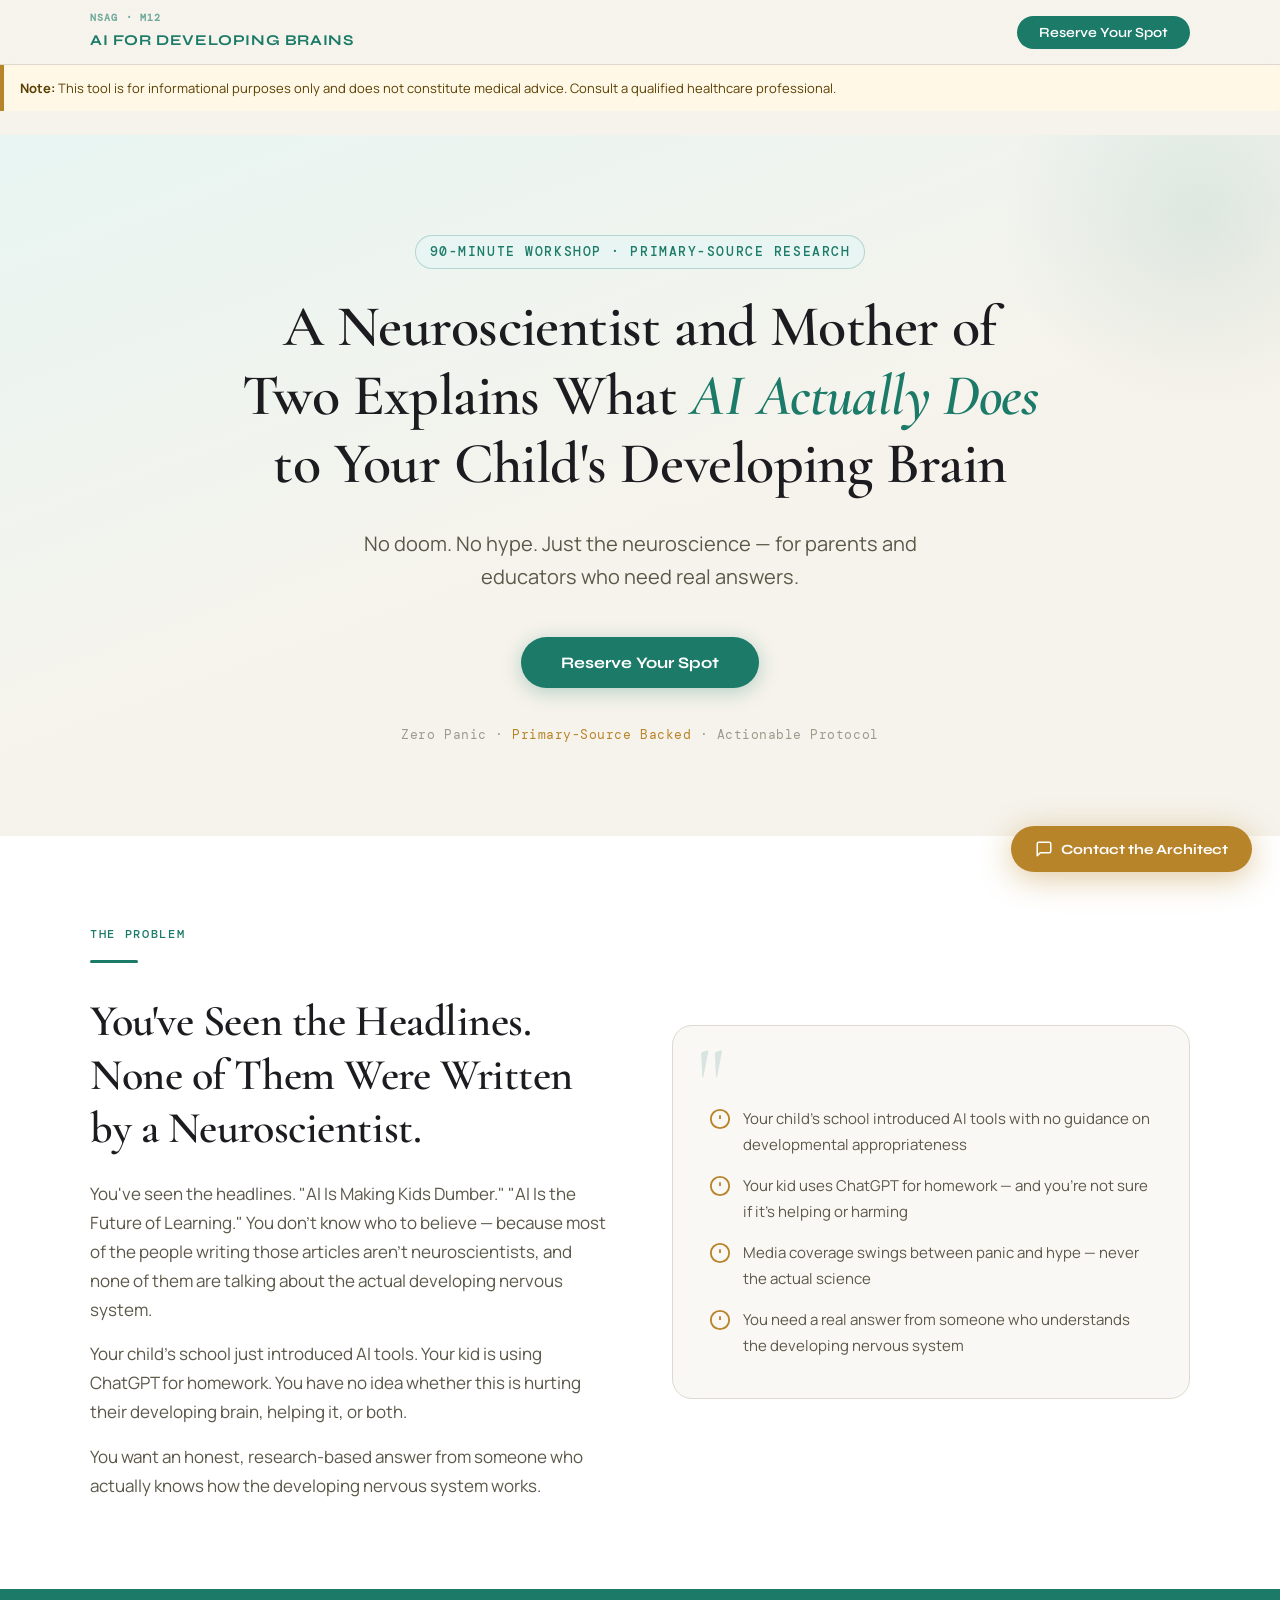
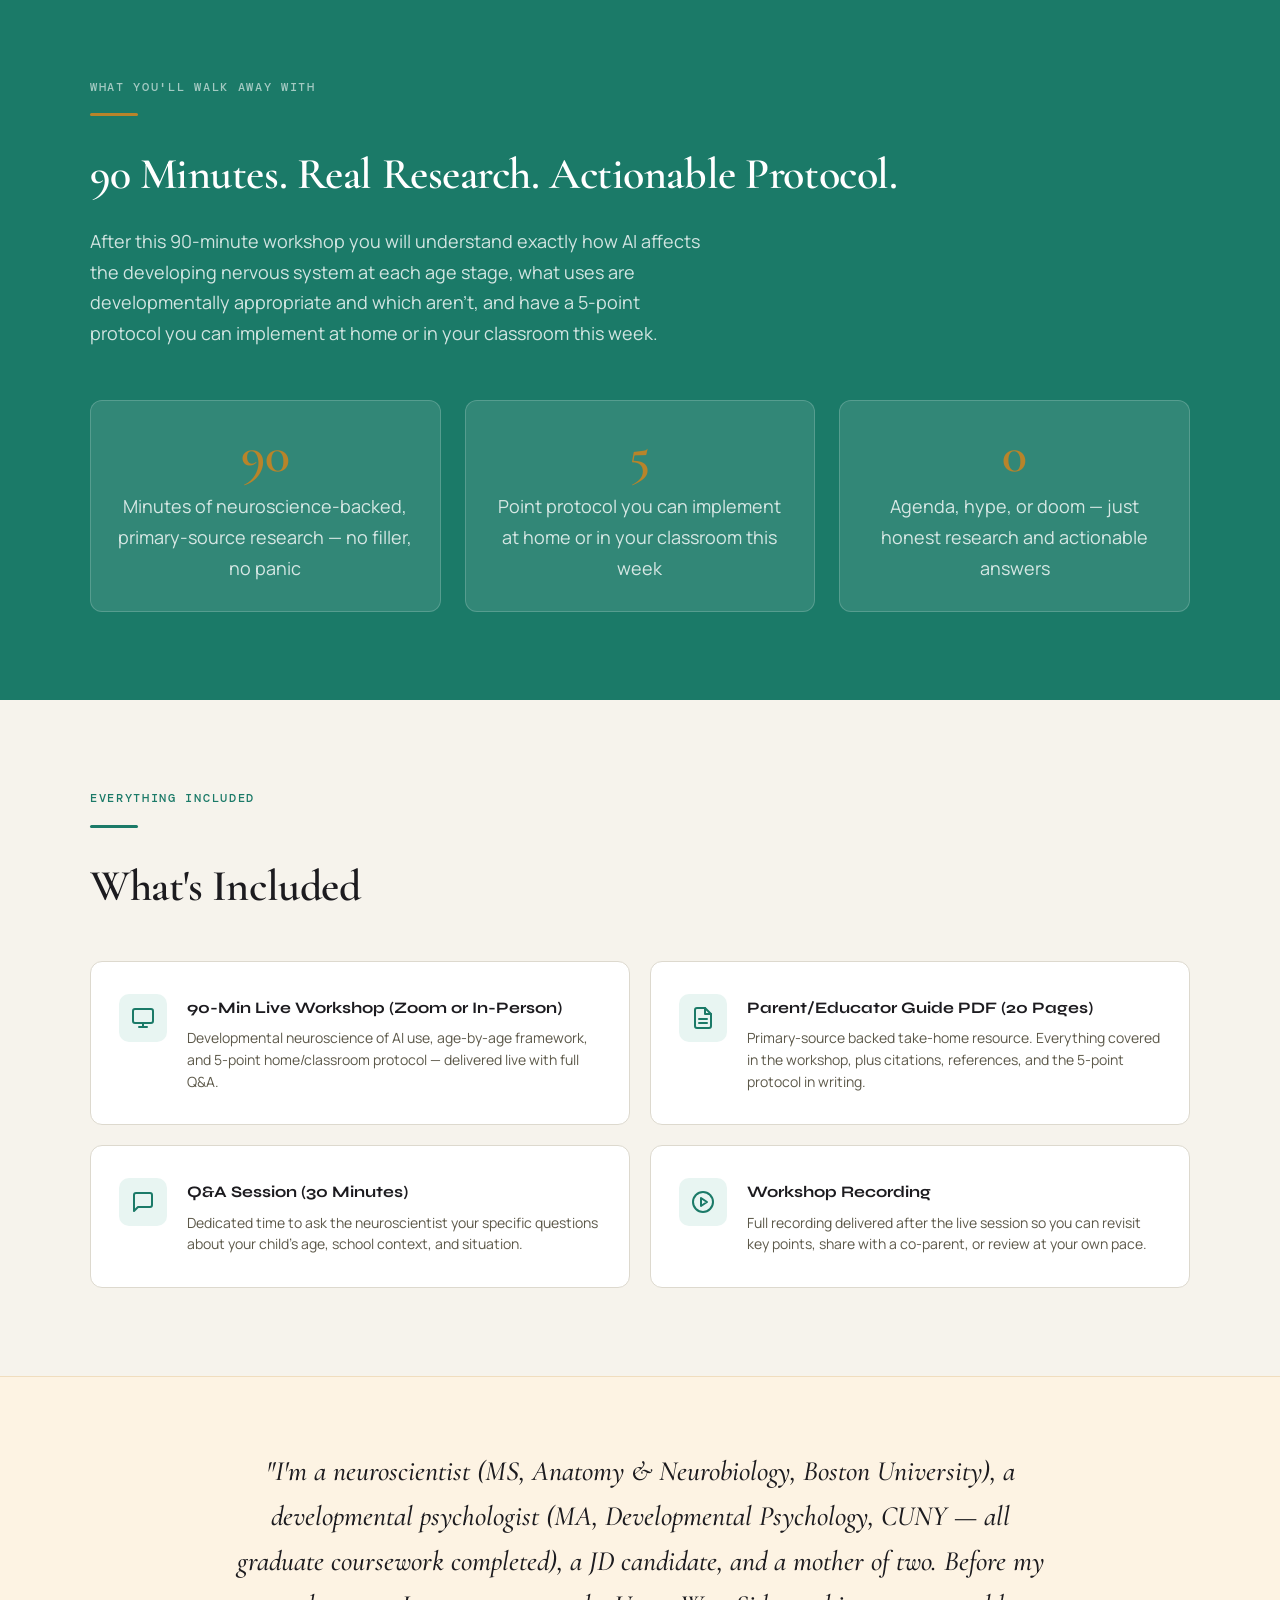
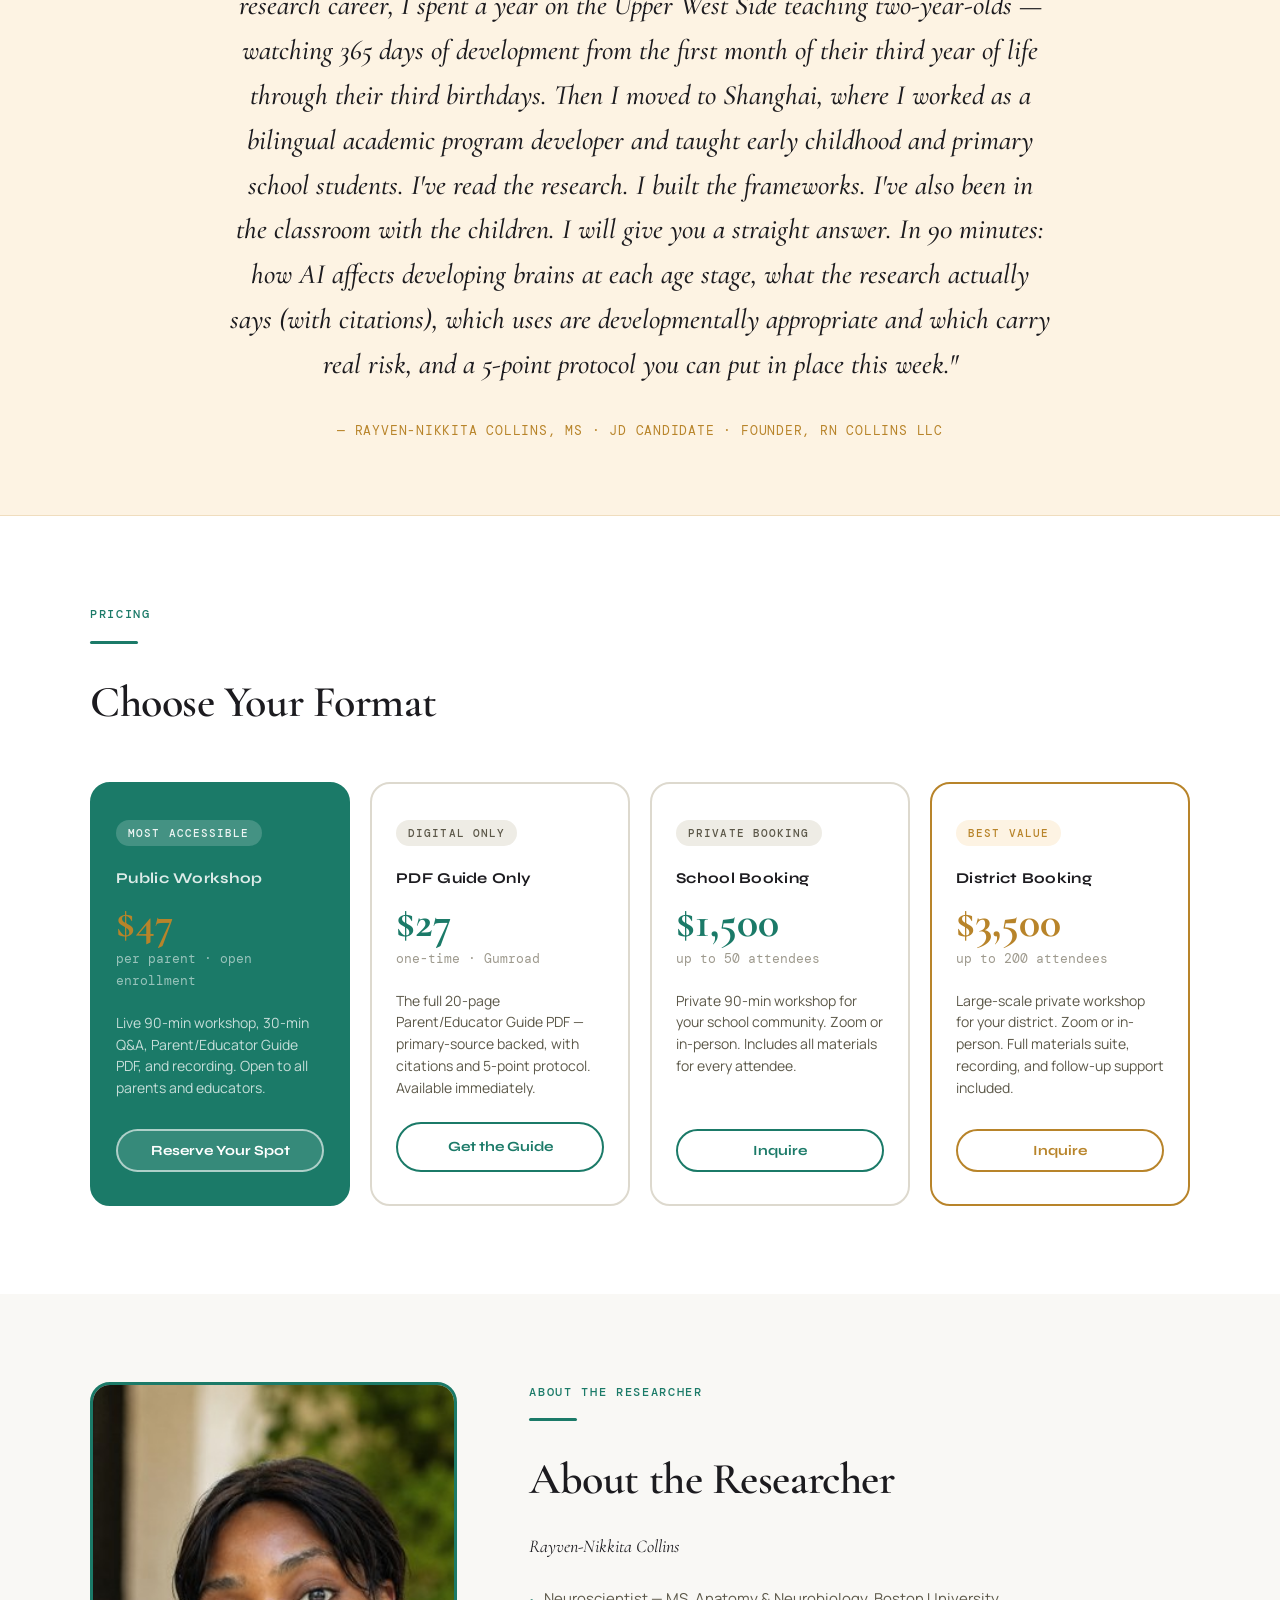
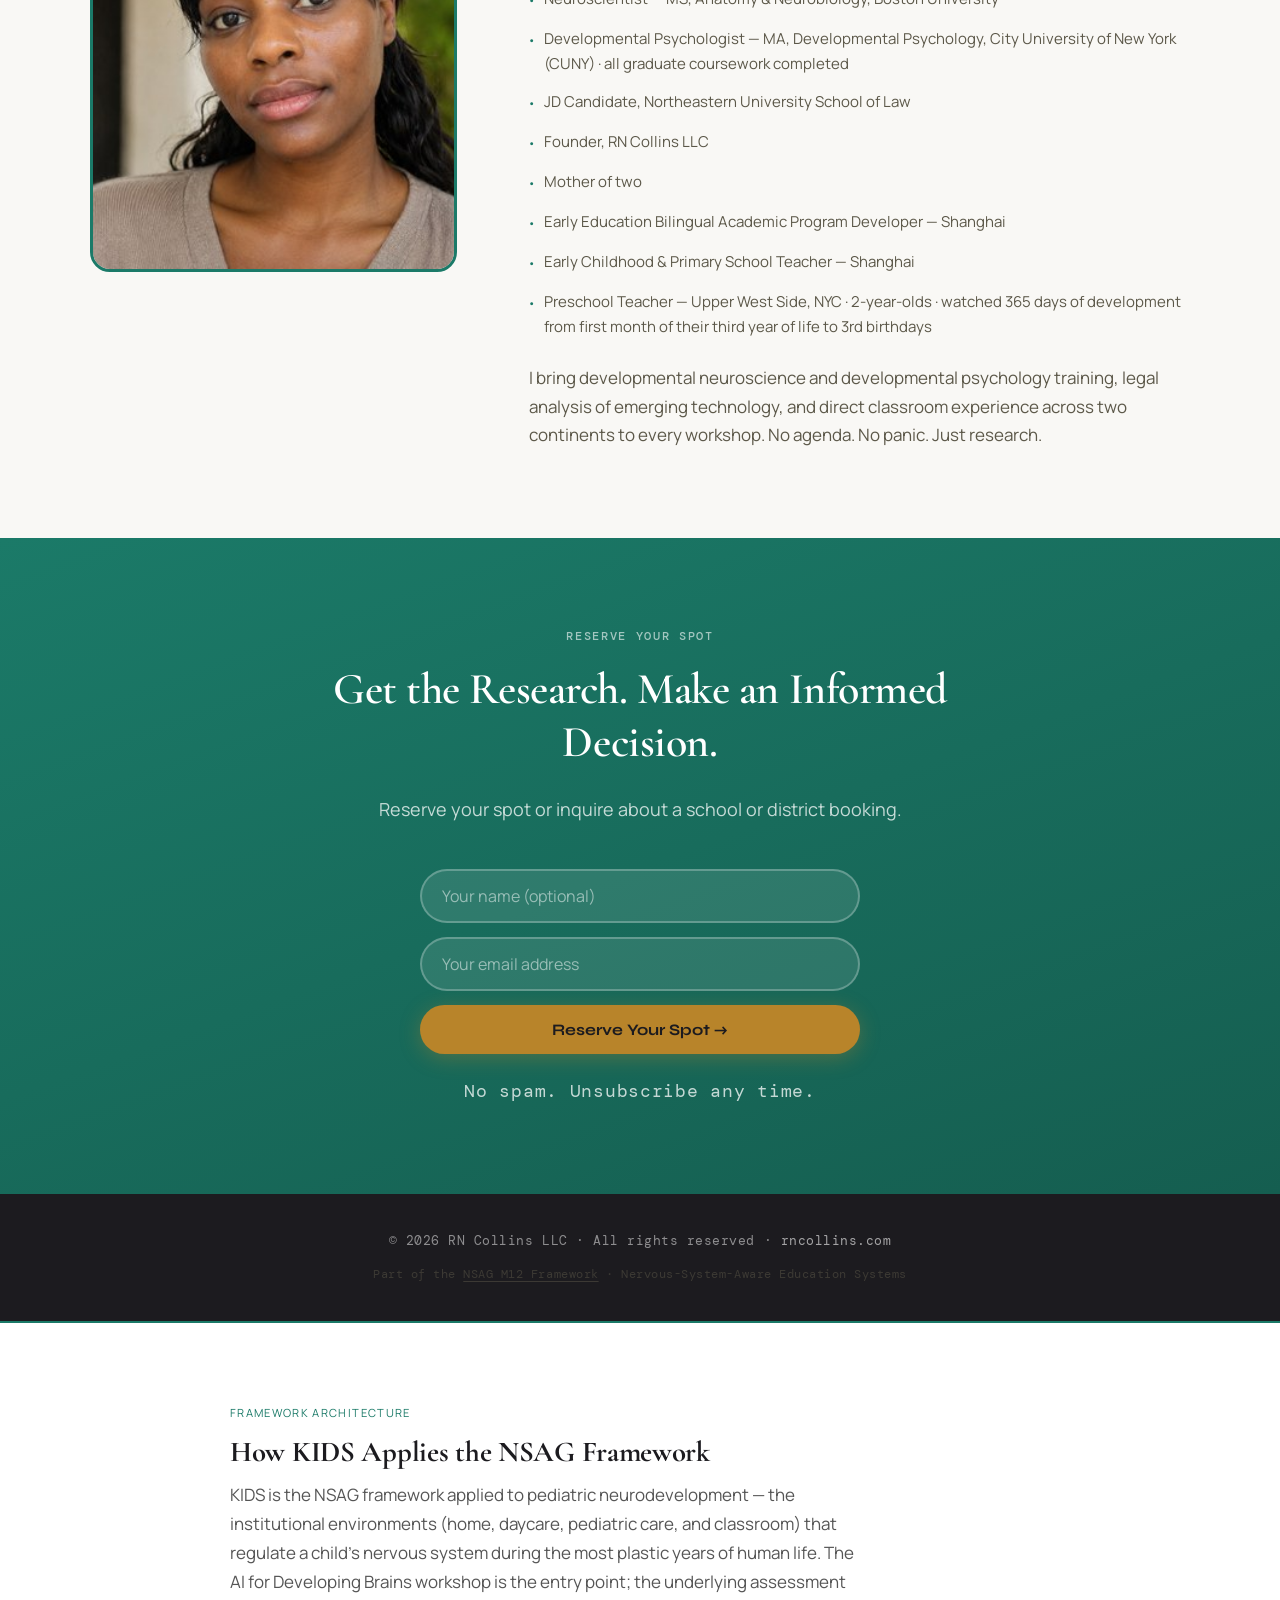
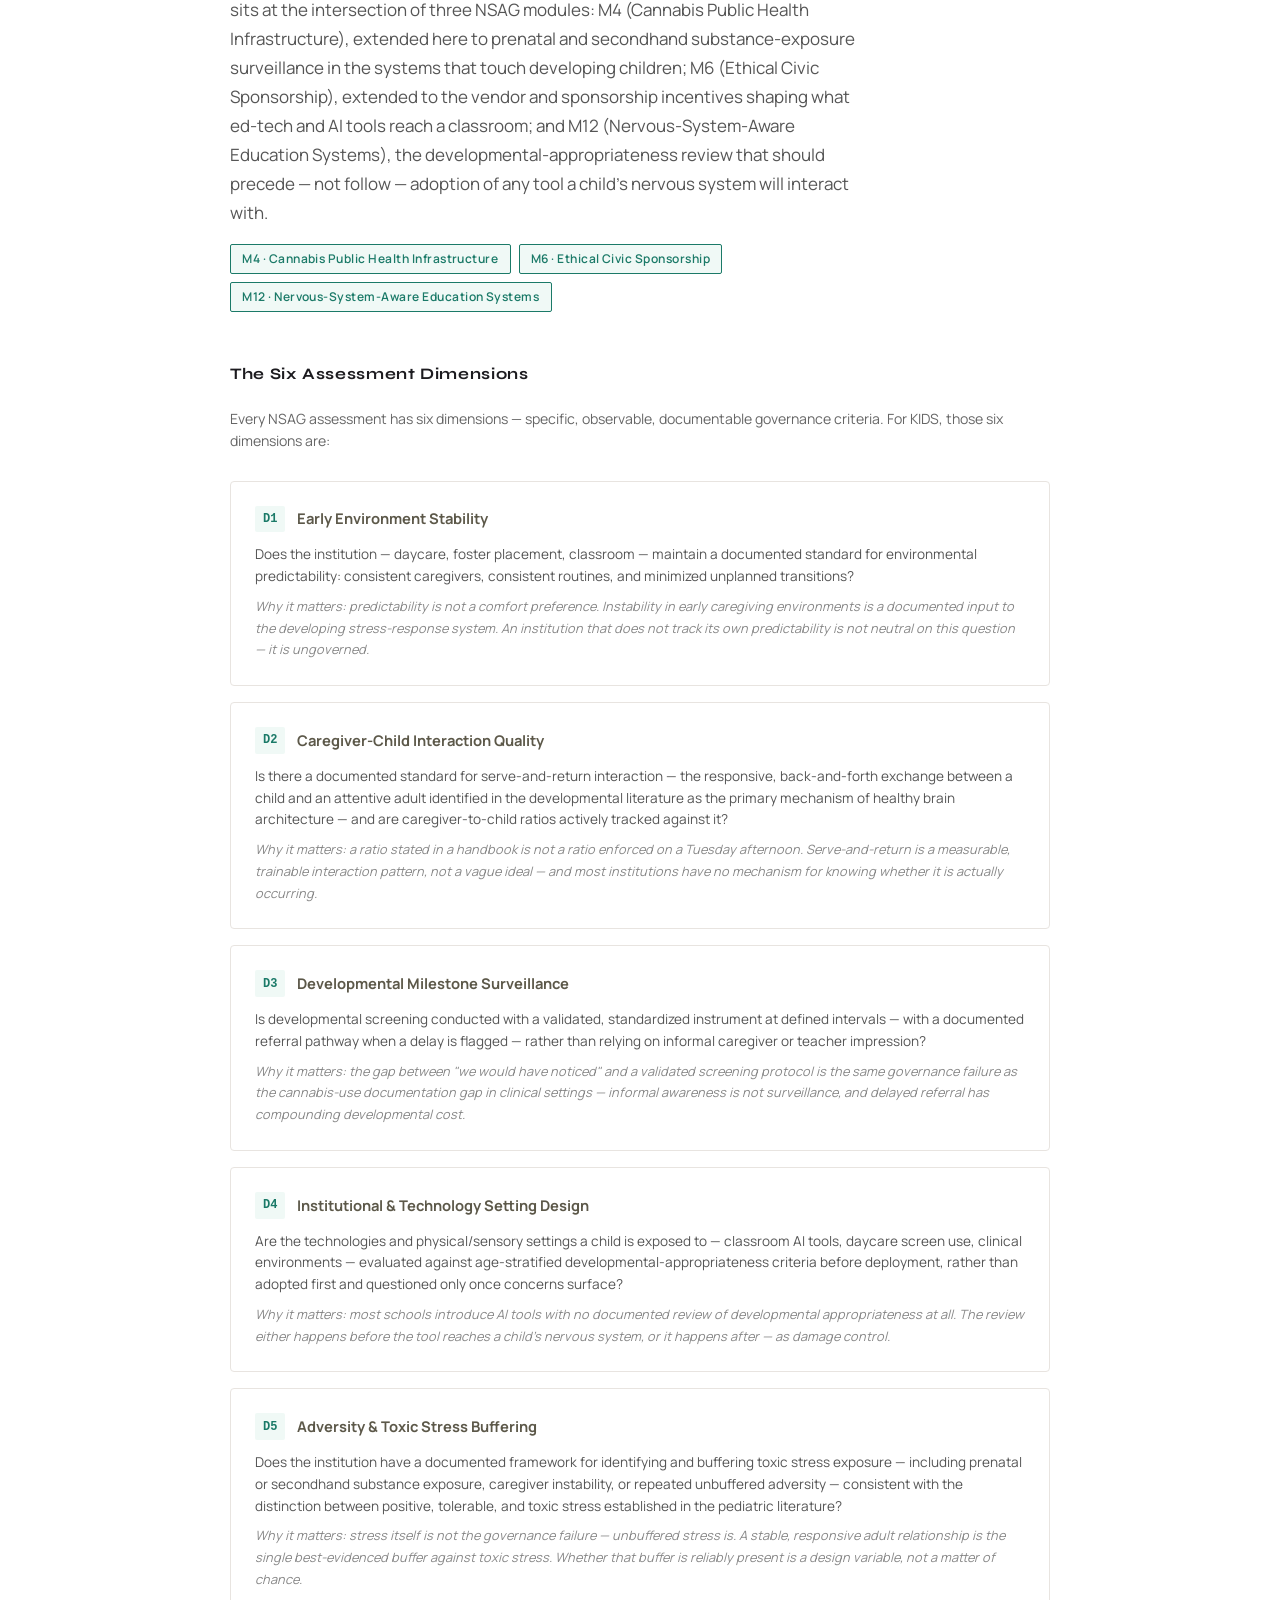
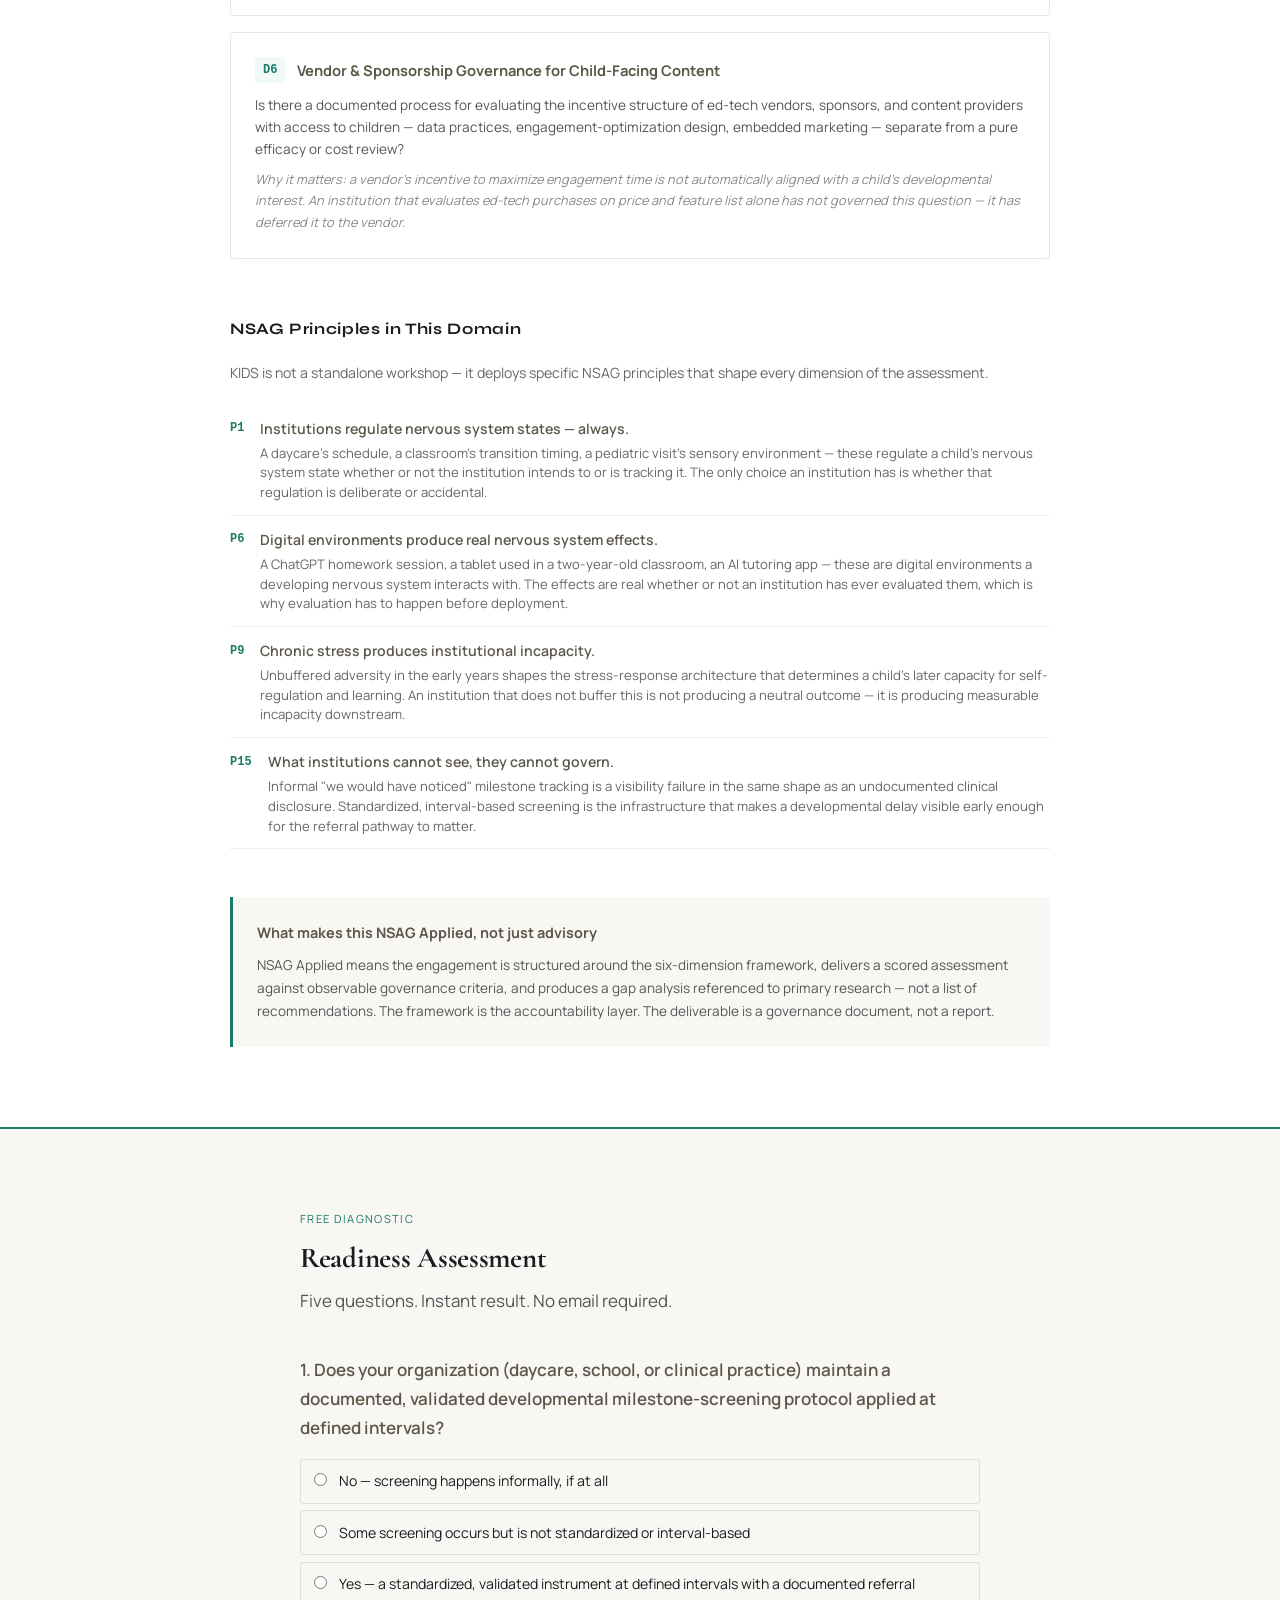
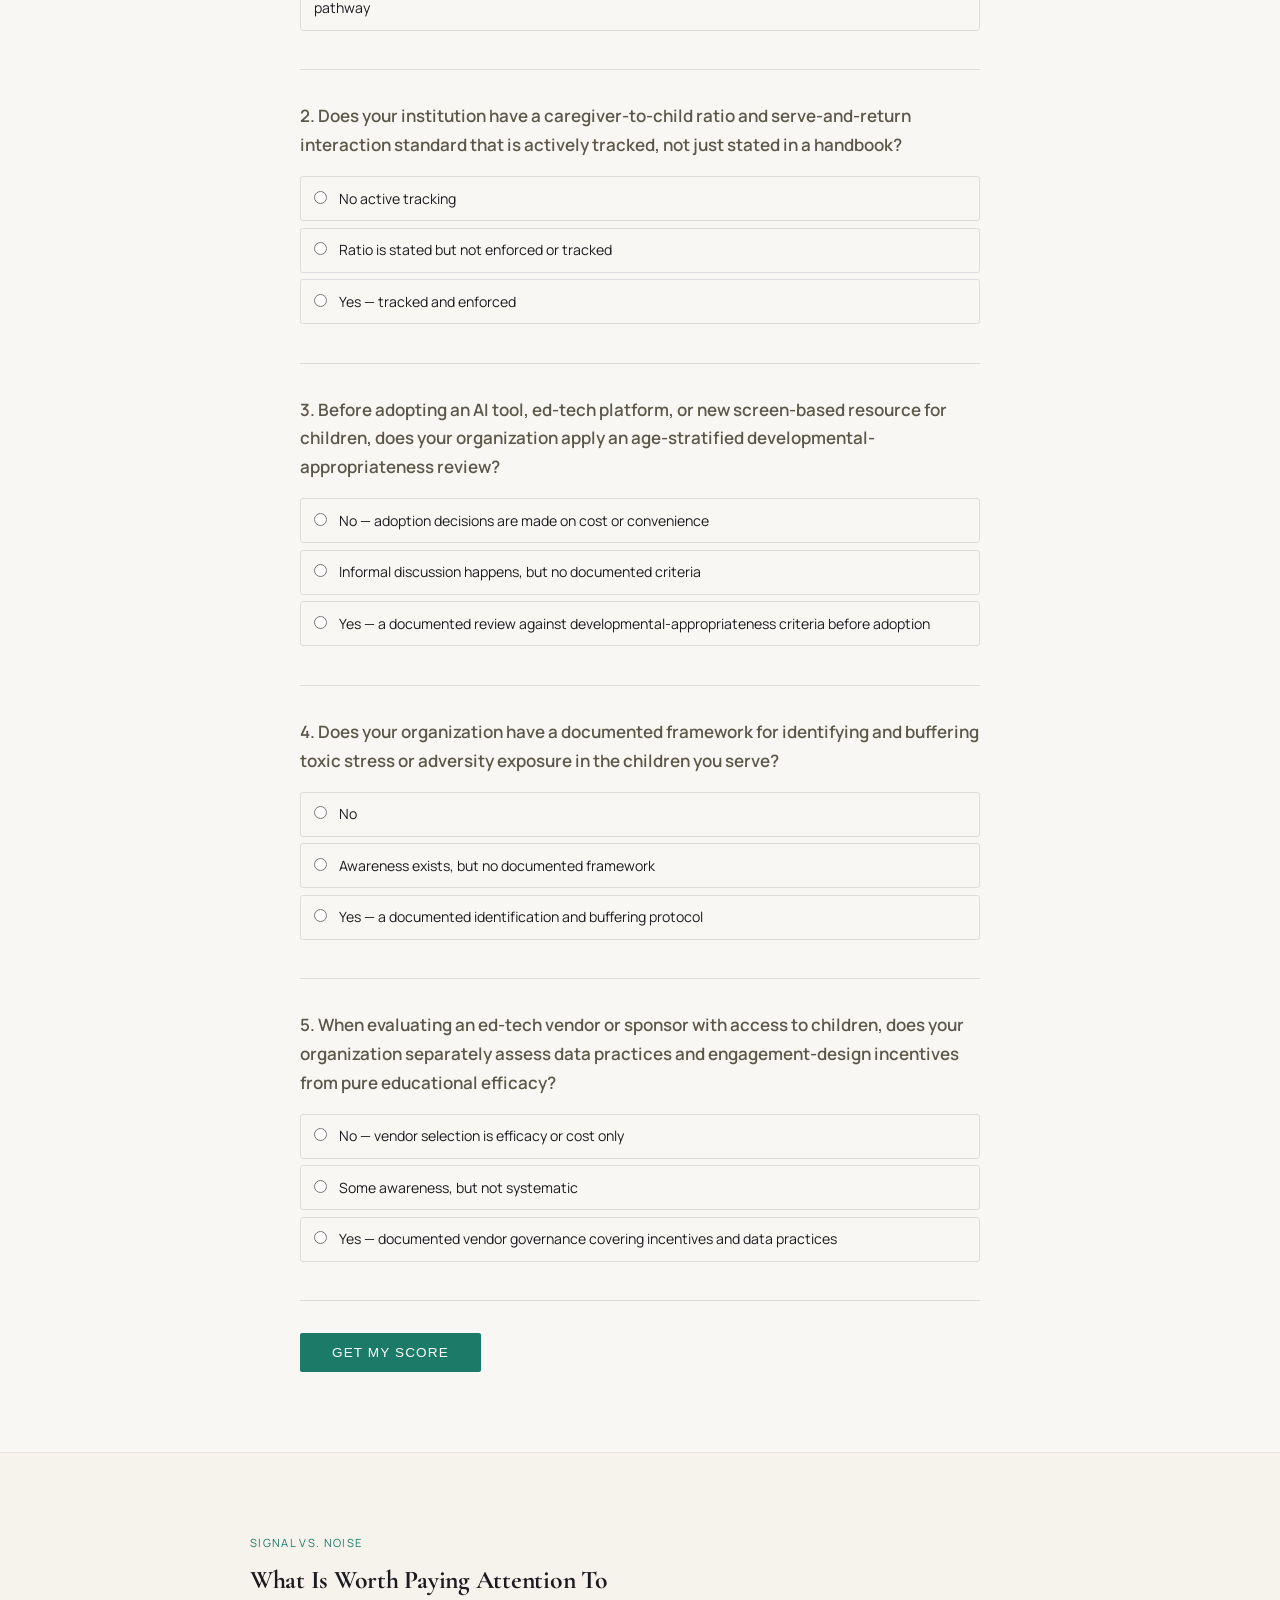
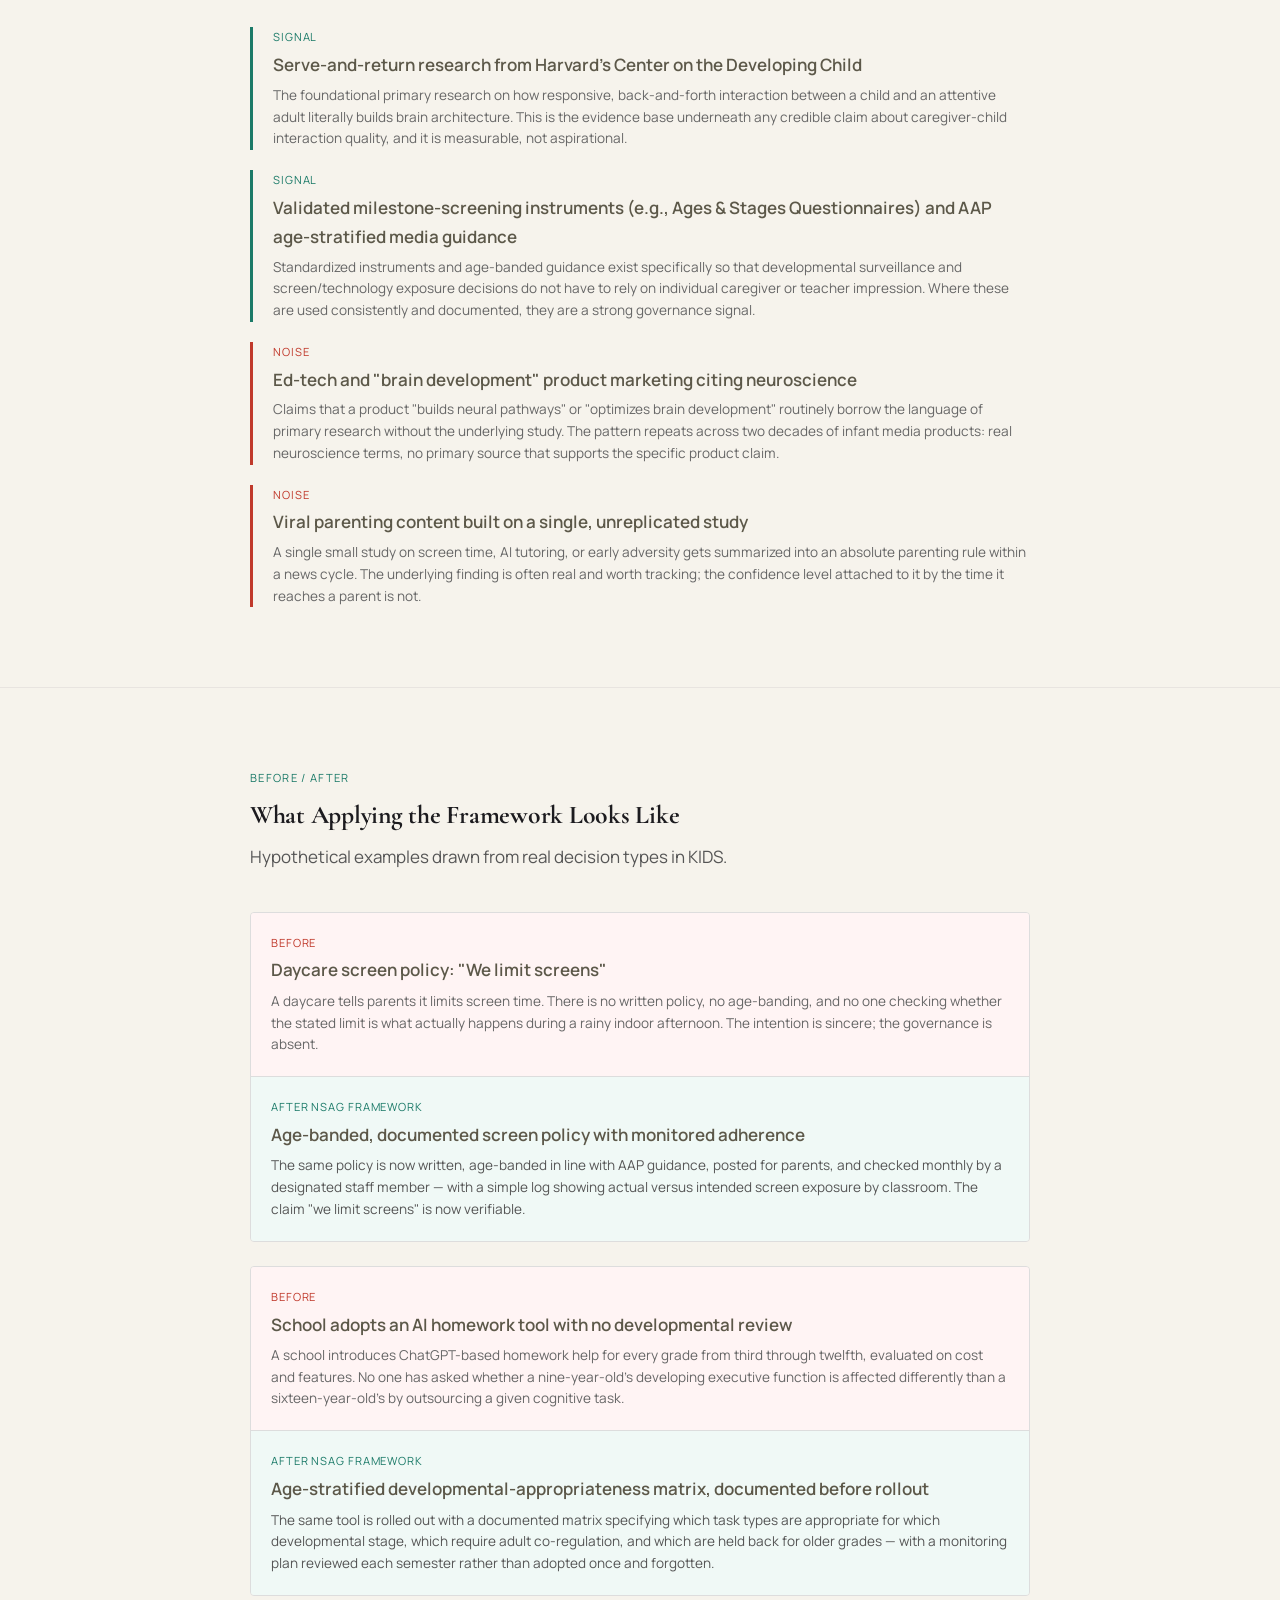
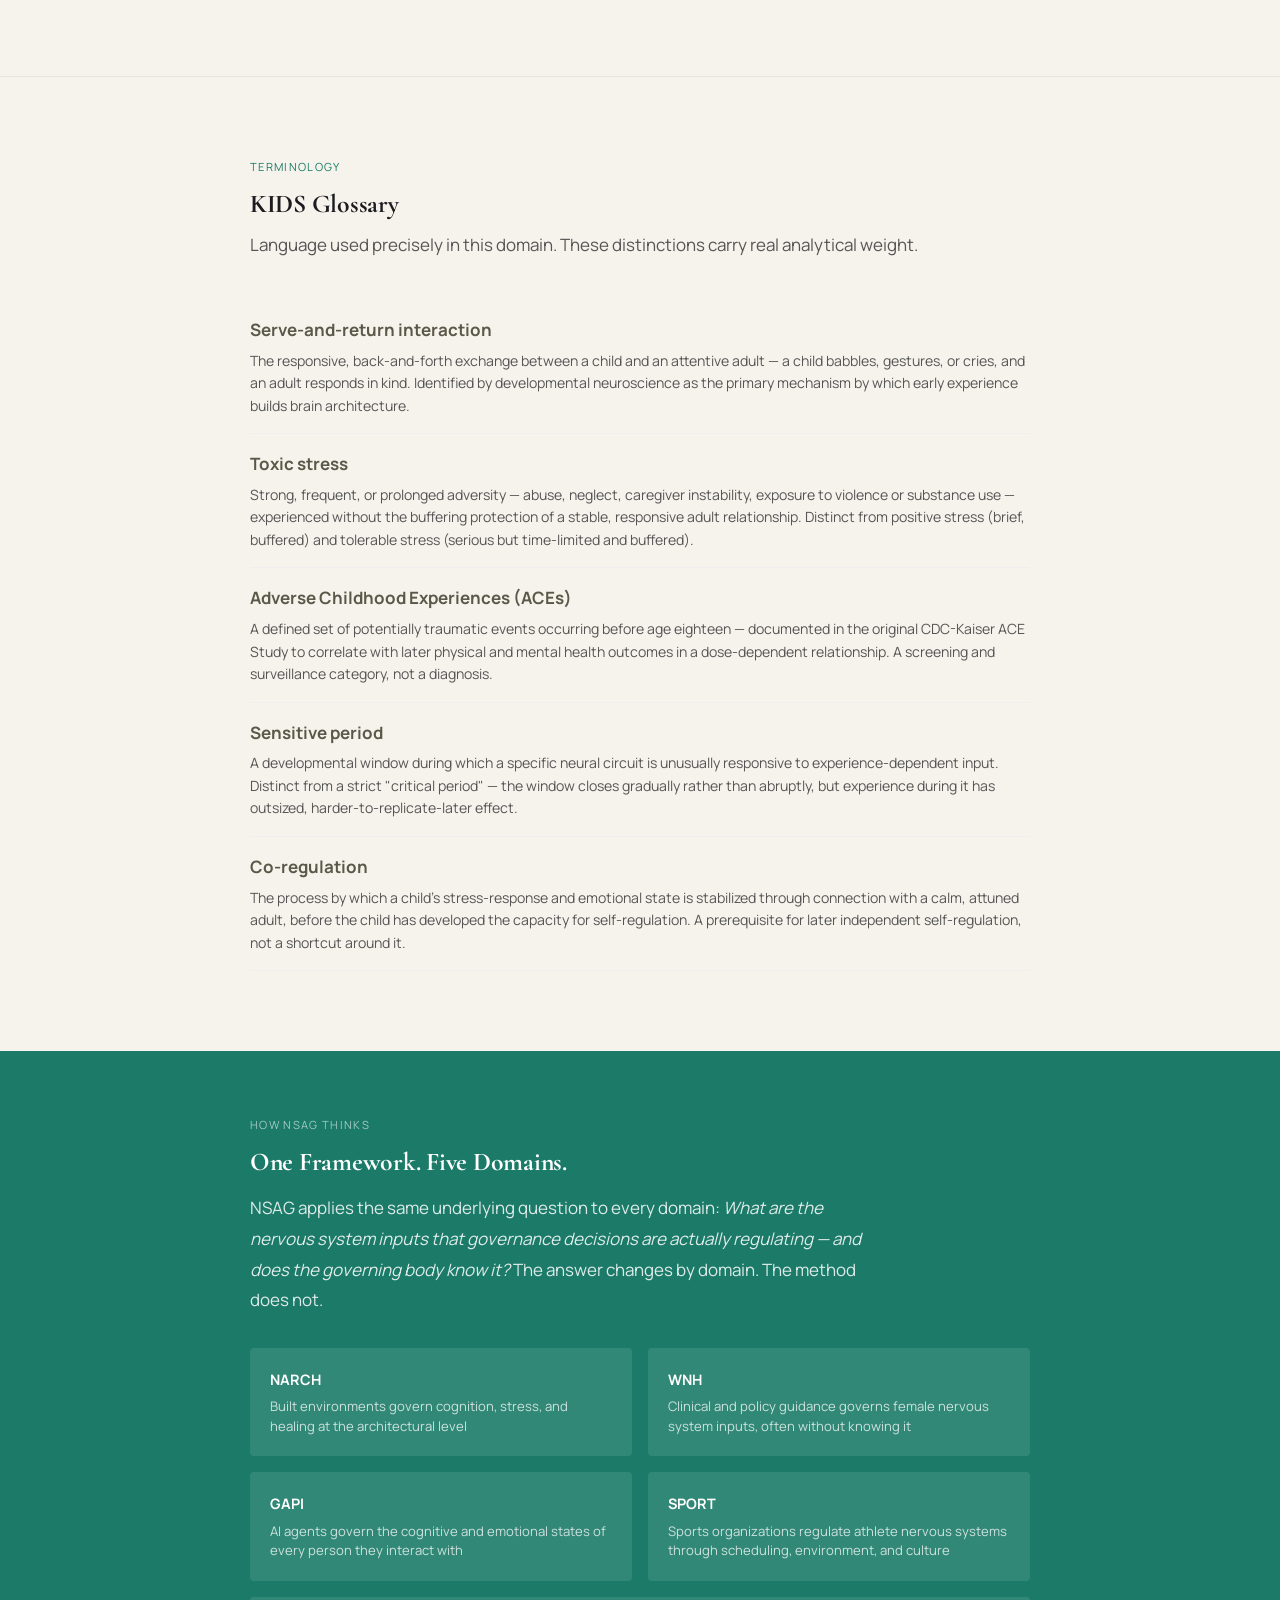
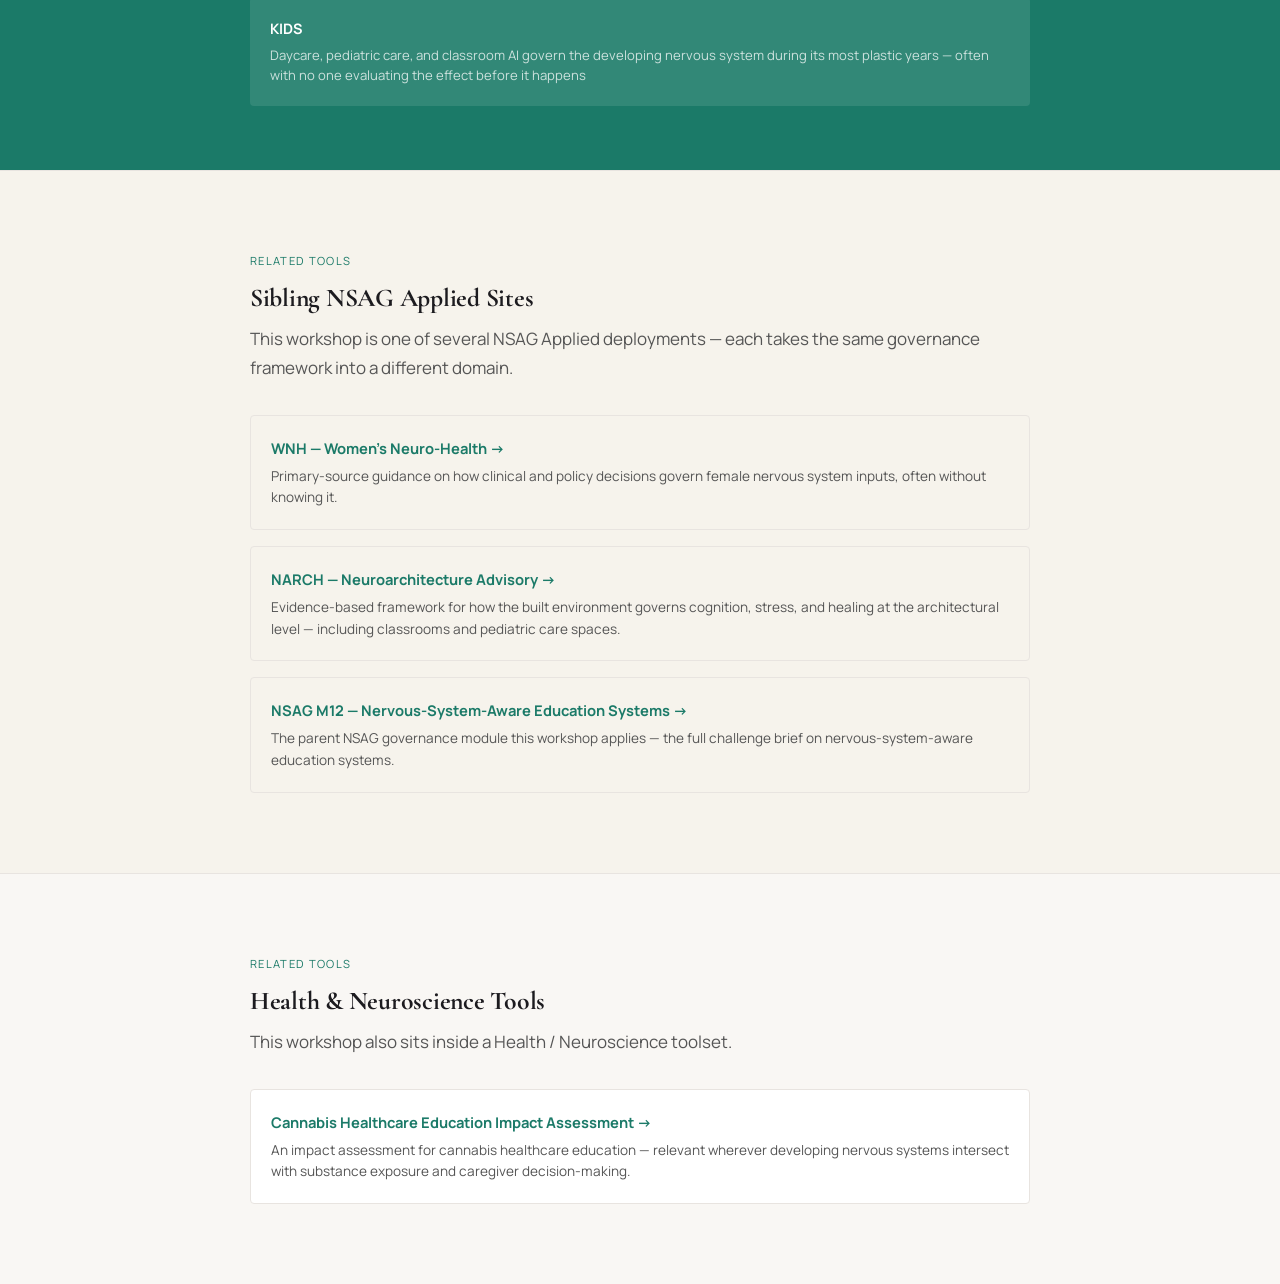
==== index.html @ 66c8c6e8 "sweep: add Related Tools cross-links (Coherence dimension)" ====
<!DOCTYPE html>
<html lang="en">
<head>
<meta charset="UTF-8">
<meta name="viewport" content="width=device-width, initial-scale=1.0">
<title>AI for Developing Brains — NSAG M12 · Workshop by RN Collins LLC</title>
<meta name="description" content="A neuroscientist and mother of two explains what AI actually does to your child's developing brain. 90-minute workshop, primary-source research, zero panic.">
<meta property="og:title" content="AI for Developing Brains — NSAG M12 · Workshop by RN Collins LLC">
<meta property="og:description" content="A neuroscientist and mother of two explains what AI actually does to your child's developing brain. 90-minute workshop, primary-source research, zero panic.">
<meta property="og:type" content="website">
<meta property="og:url" content="https://kids-developing-brains.vercel.app">

<!-- Analytics -->
<script defer src="/_vercel/insights/script.js"></script>
<script defer src="/_vercel/speed-insights/script.js"></script>
<script async src="https://www.googletagmanager.com/gtag/js?id=G-XXXXXXXXXX"></script>
<script>
  window.dataLayer = window.dataLayer || [];
  function gtag(){dataLayer.push(arguments);}
  gtag('js', new Date());
  gtag('config', 'G-XXXXXXXXXX');
</script>

<!-- Fonts -->
<link rel="preconnect" href="https://fonts.googleapis.com">
<link rel="preconnect" href="https://fonts.gstatic.com" crossorigin>
<link href="https://fonts.googleapis.com/css2?family=Cormorant+Garamond:ital,wght@0,400;0,500;0,600;0,700;1,400;1,600&family=Syne:wght@400;500;600;700;800&family=Manrope:wght@400;500;600;700&family=DM+Mono:wght@400;500&display=swap" rel="stylesheet">

<style>
  :root {
    --bg: #F6F3EC;
    --text: #1C1B1F;
    --teal: #1B7A68;
    --teal-light: #2a9880;
    --teal-pale: #e8f5f2;
    --gold: #B8842A;
    --gold-light: #d4a050;
    --gold-pale: #fdf3e3;
    --white: #ffffff;
    --gray-50: #f9f8f5;
    --gray-100: #eeece5;
    --gray-200: #ddd9ce;
    --gray-400: #9e9a8e;
    --gray-600: #5c5849;
    --font-display: 'Cormorant Garamond', Georgia, serif;
    --font-ui: 'Syne', system-ui, sans-serif;
    --font-body: 'Manrope', system-ui, sans-serif;
    --font-mono: 'DM Mono', monospace;
    --radius: 12px;
    --radius-lg: 20px;
    --shadow: 0 4px 24px rgba(28,27,31,0.08);
    --shadow-lg: 0 8px 48px rgba(28,27,31,0.14);
  }

  *, *::before, *::after { box-sizing: border-box; margin: 0; padding: 0; }

  html { scroll-behavior: smooth; }

  body {
    background: var(--bg);
    color: var(--text);
    font-family: var(--font-body);
    font-size: 17px;
    line-height: 1.7;
    -webkit-font-smoothing: antialiased;
  }

  /* ─── NAV ─── */
  nav {
    position: sticky;
    top: 0;
    z-index: 100;
    background: rgba(246,243,236,0.92);
    backdrop-filter: blur(12px);
    border-bottom: 1px solid var(--gray-200);
    padding: 0 32px;
  }
  .nav-inner {
    max-width: 1100px;
    margin: 0 auto;
    height: 64px;
    display: flex;
    align-items: center;
    justify-content: space-between;
  }
  .nav-logo {
    font-family: var(--font-ui);
    font-weight: 700;
    font-size: 15px;
    color: var(--teal);
    text-decoration: none;
    letter-spacing: 0.04em;
    text-transform: uppercase;
  }
  .nav-cta {
    font-family: var(--font-ui);
    font-size: 14px;
    font-weight: 600;
    color: var(--white);
    background: var(--teal);
    border: none;
    border-radius: 100px;
    padding: 8px 22px;
    cursor: pointer;
    text-decoration: none;
    transition: background 0.2s;
  }
  .nav-cta:hover { background: var(--teal-light); }

  /* ─── HERO ─── */
  #hero {
    padding: 100px 32px 90px;
    background: linear-gradient(160deg, var(--teal-pale) 0%, var(--bg) 55%);
    text-align: center;
    position: relative;
    overflow: hidden;
  }
  #hero::before {
    content: '';
    position: absolute;
    top: -120px; right: -120px;
    width: 400px; height: 400px;
    background: radial-gradient(circle, rgba(27,122,104,0.10) 0%, transparent 70%);
    pointer-events: none;
  }
  .hero-inner { max-width: 800px; margin: 0 auto; position: relative; }
  .hero-eyebrow {
    font-family: var(--font-mono);
    font-size: 13px;
    font-weight: 500;
    color: var(--teal);
    letter-spacing: 0.12em;
    text-transform: uppercase;
    margin-bottom: 24px;
    display: inline-block;
    background: var(--teal-pale);
    border: 1px solid rgba(27,122,104,0.25);
    padding: 5px 14px;
    border-radius: 100px;
  }
  h1 {
    font-family: var(--font-display);
    font-size: clamp(34px, 5.5vw, 58px);
    font-weight: 600;
    line-height: 1.18;
    color: var(--text);
    margin-bottom: 28px;
    letter-spacing: -0.01em;
  }
  h1 em { color: var(--teal); font-style: italic; }
  .hero-sub {
    font-family: var(--font-body);
    font-size: clamp(17px, 2.2vw, 20px);
    color: var(--gray-600);
    max-width: 600px;
    margin: 0 auto 44px;
    line-height: 1.65;
  }
  .btn-primary {
    font-family: var(--font-ui);
    font-size: 16px;
    font-weight: 700;
    color: var(--white);
    background: var(--teal);
    border: none;
    border-radius: 100px;
    padding: 16px 40px;
    cursor: pointer;
    transition: background 0.2s, transform 0.15s, box-shadow 0.2s;
    box-shadow: 0 4px 20px rgba(27,122,104,0.30);
    display: inline-block;
    text-decoration: none;
  }
  .btn-primary:hover {
    background: var(--teal-light);
    transform: translateY(-1px);
    box-shadow: 0 6px 28px rgba(27,122,104,0.38);
  }
  .hero-trust {
    margin-top: 36px;
    font-family: var(--font-mono);
    font-size: 13px;
    color: var(--gray-400);
    letter-spacing: 0.04em;
  }
  .hero-trust span { color: var(--gold); }

  /* ─── SECTION SHARED ─── */
  section { padding: 88px 32px; }
  .section-inner { max-width: 1100px; margin: 0 auto; }
  .section-inner.narrow { max-width: 740px; }

  h2 {
    font-family: var(--font-display);
    font-size: clamp(28px, 4vw, 44px);
    font-weight: 600;
    line-height: 1.22;
    margin-bottom: 24px;
    letter-spacing: -0.01em;
  }
  h3 {
    font-family: var(--font-ui);
    font-size: 20px;
    font-weight: 700;
    margin-bottom: 10px;
  }
  h4 {
    font-family: var(--font-ui);
    font-size: 16px;
    font-weight: 600;
    margin-bottom: 6px;
    letter-spacing: 0.02em;
  }
  p { color: var(--gray-600); margin-bottom: 16px; }
  p:last-child { margin-bottom: 0; }

  .section-label {
    font-family: var(--font-mono);
    font-size: 12px;
    font-weight: 500;
    color: var(--teal);
    letter-spacing: 0.14em;
    text-transform: uppercase;
    margin-bottom: 16px;
    display: block;
  }
  .divider {
    width: 48px;
    height: 3px;
    background: var(--teal);
    border-radius: 2px;
    margin: 0 0 32px;
  }

  /* ─── PAIN SECTION ─── */
  #pain { background: var(--white); }
  #pain .pain-grid {
    display: grid;
    grid-template-columns: 1fr 1fr;
    gap: 64px;
    align-items: center;
  }
  #pain .pain-visual {
    background: var(--gray-50);
    border: 1px solid var(--gray-200);
    border-radius: var(--radius-lg);
    padding: 40px 36px;
    position: relative;
  }
  .pain-quote-mark {
    font-family: var(--font-display);
    font-size: 96px;
    color: var(--teal);
    opacity: 0.15;
    line-height: 1;
    position: absolute;
    top: 8px; left: 24px;
  }
  .pain-items { list-style: none; display: flex; flex-direction: column; gap: 16px; }
  .pain-items li {
    display: flex;
    align-items: flex-start;
    gap: 12px;
    font-family: var(--font-body);
    font-size: 15px;
    color: var(--gray-600);
  }
  .pain-items li .icon {
    flex-shrink: 0;
    width: 22px; height: 22px;
    color: var(--gold);
    margin-top: 2px;
  }

  /* ─── PROMISE SECTION ─── */
  #promise { background: var(--teal); }
  #promise h2 { color: var(--white); }
  #promise .section-label { color: rgba(255,255,255,0.6); }
  #promise .divider { background: var(--gold); }
  #promise p { color: rgba(255,255,255,0.80); font-size: 18px; line-height: 1.7; }
  #promise .promise-grid {
    display: grid;
    grid-template-columns: repeat(3, 1fr);
    gap: 24px;
    margin-top: 52px;
  }
  .promise-card {
    background: rgba(255,255,255,0.10);
    border: 1px solid rgba(255,255,255,0.18);
    border-radius: var(--radius);
    padding: 28px 24px;
    text-align: center;
  }
  .promise-card .num {
    font-family: var(--font-display);
    font-size: 52px;
    font-weight: 600;
    color: var(--gold);
    line-height: 1;
    display: block;
    margin-bottom: 10px;
  }
  .promise-card p {
    color: rgba(255,255,255,0.80);
    font-size: 15px;
    margin: 0;
  }

  /* ─── DELIVERABLES ─── */
  #deliverables { background: var(--bg); }
  .deliverables-grid {
    display: grid;
    grid-template-columns: repeat(2, 1fr);
    gap: 20px;
    margin-top: 48px;
  }
  .deliverable-card {
    background: var(--white);
    border: 1px solid var(--gray-200);
    border-radius: var(--radius);
    padding: 32px 28px;
    display: flex;
    gap: 20px;
    align-items: flex-start;
    transition: box-shadow 0.2s, border-color 0.2s;
  }
  .deliverable-card:hover {
    box-shadow: var(--shadow);
    border-color: var(--teal);
  }
  .del-icon {
    flex-shrink: 0;
    width: 48px; height: 48px;
    background: var(--teal-pale);
    border-radius: 10px;
    display: flex;
    align-items: center;
    justify-content: center;
    color: var(--teal);
  }
  .del-icon svg { width: 24px; height: 24px; }
  .del-title {
    font-family: var(--font-ui);
    font-size: 16px;
    font-weight: 700;
    color: var(--text);
    margin-bottom: 6px;
  }
  .del-desc {
    font-size: 14px;
    color: var(--gray-600);
    line-height: 1.55;
    margin: 0;
  }

  /* ─── PULL QUOTE ─── */
  #pullquote {
    background: var(--gold-pale);
    border-top: 1px solid rgba(184,132,42,0.2);
    border-bottom: 1px solid rgba(184,132,42,0.2);
    padding: 72px 32px;
  }
  .pullquote-inner {
    max-width: 820px;
    margin: 0 auto;
    text-align: center;
  }
  .pullquote-text {
    font-family: var(--font-display);
    font-size: clamp(20px, 3vw, 28px);
    font-weight: 500;
    font-style: italic;
    color: var(--text);
    line-height: 1.6;
    margin-bottom: 28px;
  }
  .pullquote-attr {
    font-family: var(--font-mono);
    font-size: 13px;
    color: var(--gold);
    letter-spacing: 0.06em;
    text-transform: uppercase;
  }

  /* ─── PRICING ─── */
  #pricing { background: var(--white); }
  .pricing-grid {
    display: grid;
    grid-template-columns: repeat(4, 1fr);
    gap: 20px;
    margin-top: 52px;
  }
  .pricing-card {
    border: 2px solid var(--gray-200);
    border-radius: var(--radius-lg);
    padding: 36px 24px 32px;
    position: relative;
    transition: border-color 0.2s, box-shadow 0.2s, transform 0.2s;
    background: var(--white);
    display: flex;
    flex-direction: column;
  }
  .pricing-card:hover {
    border-color: var(--teal);
    box-shadow: var(--shadow);
    transform: translateY(-3px);
  }
  .pricing-card.highlight {
    border-color: var(--teal);
    background: var(--teal);
  }
  .pricing-card.highlight-gold {
    border-color: var(--gold);
  }
  .pricing-badge {
    font-family: var(--font-mono);
    font-size: 11px;
    font-weight: 500;
    letter-spacing: 0.10em;
    text-transform: uppercase;
    padding: 4px 12px;
    border-radius: 100px;
    display: inline-block;
    margin-bottom: 20px;
    align-self: flex-start;
  }
  .pricing-card.highlight .pricing-badge {
    background: rgba(255,255,255,0.18);
    color: rgba(255,255,255,0.90);
  }
  .pricing-card.highlight-gold .pricing-badge {
    background: var(--gold-pale);
    color: var(--gold);
  }
  .pricing-badge-default {
    background: var(--gray-100);
    color: var(--gray-600);
  }
  .pricing-name {
    font-family: var(--font-ui);
    font-size: 15px;
    font-weight: 700;
    color: var(--text);
    margin-bottom: 8px;
    letter-spacing: 0.02em;
  }
  .pricing-card.highlight .pricing-name { color: rgba(255,255,255,0.85); }
  .pricing-price {
    font-family: var(--font-display);
    font-size: 44px;
    font-weight: 700;
    color: var(--teal);
    line-height: 1;
    margin-bottom: 4px;
  }
  .pricing-card.highlight .pricing-price { color: var(--gold); }
  .pricing-card.highlight-gold .pricing-price { color: var(--gold); }
  .pricing-unit {
    font-family: var(--font-mono);
    font-size: 13px;
    color: var(--gray-400);
    margin-bottom: 20px;
  }
  .pricing-card.highlight .pricing-unit { color: rgba(255,255,255,0.55); }
  .pricing-desc {
    font-size: 14px;
    color: var(--gray-600);
    line-height: 1.55;
    flex: 1;
    margin: 0 0 24px;
  }
  .pricing-card.highlight .pricing-desc { color: rgba(255,255,255,0.75); }
  .pricing-card .btn-card {
    font-family: var(--font-ui);
    font-size: 14px;
    font-weight: 700;
    border-radius: 100px;
    padding: 11px 0;
    cursor: pointer;
    border: 2px solid var(--teal);
    background: transparent;
    color: var(--teal);
    width: 100%;
    transition: background 0.2s, color 0.2s;
  }
  .pricing-card .btn-card:hover { background: var(--teal); color: var(--white); }
  .pricing-card.highlight .btn-card {
    border-color: rgba(255,255,255,0.6);
    color: var(--white);
    background: rgba(255,255,255,0.12);
  }
  .pricing-card.highlight .btn-card:hover { background: rgba(255,255,255,0.22); }
  .pricing-card.highlight-gold .btn-card { border-color: var(--gold); color: var(--gold); }
  .pricing-card.highlight-gold .btn-card:hover { background: var(--gold); color: var(--white); }

  /* ─── ABOUT ─── */
  #about { background: var(--gray-50); }
  .about-grid {
    display: grid;
    grid-template-columns: 1fr 1.8fr;
    gap: 72px;
    align-items: start;
  }
  .about-portrait {
    background: var(--teal-pale);
    border: 3px solid var(--teal);
    border-radius: var(--radius-lg);
    aspect-ratio: 3/4;
    display: flex;
    align-items: center;
    justify-content: center;
    overflow: hidden;
  }
  .about-portrait-placeholder {
    text-align: center;
    color: var(--teal);
    opacity: 0.5;
  }
  .about-portrait-placeholder svg { width: 80px; height: 80px; }
  .about-portrait-placeholder p { font-family: var(--font-mono); font-size: 12px; margin-top: 10px; }
  .credential-list {
    list-style: none;
    display: flex;
    flex-direction: column;
    gap: 12px;
    margin: 24px 0;
  }
  .credential-list li {
    display: flex;
    align-items: flex-start;
    gap: 10px;
    font-size: 15px;
    color: var(--gray-600);
  }
  .credential-list li::before {
    content: '·';
    color: var(--teal);
    font-weight: 700;
    font-size: 20px;
    line-height: 1.4;
    flex-shrink: 0;
  }

  /* ─── CTA/CAPTURE ─── */
  #capture {
    background: linear-gradient(160deg, var(--teal) 0%, #155e50 100%);
    text-align: center;
  }
  #capture h2 { color: var(--white); }
  #capture .section-label { color: rgba(255,255,255,0.6); }
  #capture p { color: rgba(255,255,255,0.75); font-size: 18px; }
  .capture-form {
    margin-top: 44px;
    display: flex;
    flex-direction: column;
    gap: 14px;
    max-width: 440px;
    margin-left: auto;
    margin-right: auto;
  }
  .form-input {
    font-family: var(--font-body);
    font-size: 16px;
    padding: 14px 20px;
    border-radius: 100px;
    border: 2px solid rgba(255,255,255,0.25);
    background: rgba(255,255,255,0.10);
    color: var(--white);
    outline: none;
    transition: border-color 0.2s;
    width: 100%;
  }
  .form-input::placeholder { color: rgba(255,255,255,0.50); }
  .form-input:focus { border-color: rgba(255,255,255,0.6); }
  .btn-gold {
    font-family: var(--font-ui);
    font-size: 16px;
    font-weight: 700;
    color: var(--text);
    background: var(--gold);
    border: none;
    border-radius: 100px;
    padding: 15px 36px;
    cursor: pointer;
    transition: background 0.2s, transform 0.15s;
    box-shadow: 0 4px 20px rgba(184,132,42,0.35);
  }
  .btn-gold:hover { background: var(--gold-light); transform: translateY(-1px); }
  .form-note {
    font-family: var(--font-mono);
    font-size: 12px;
    color: rgba(255,255,255,0.45);
    text-align: center;
    letter-spacing: 0.04em;
    margin-top: 8px;
  }
  .form-success {
    display: none;
    text-align: center;
    padding: 28px 24px;
    background: rgba(255,255,255,0.10);
    border: 1px solid rgba(255,255,255,0.25);
    border-radius: var(--radius);
    color: var(--white);
    font-family: var(--font-ui);
    font-size: 17px;
    font-weight: 600;
  }

  /* ─── FOOTER ─── */
  footer {
    background: var(--text);
    color: rgba(255,255,255,0.50);
    text-align: center;
    padding: 36px 32px;
    font-family: var(--font-mono);
    font-size: 13px;
    letter-spacing: 0.04em;
  }
  footer a { color: rgba(255,255,255,0.60); text-decoration: none; }
  footer a:hover { color: var(--white); }

  /* ─── FIXED CTA BUTTON ─── */
  #contact-fab {
    position: fixed;
    bottom: 28px;
    right: 28px;
    z-index: 200;
    background: var(--gold);
    color: var(--white);
    font-family: var(--font-ui);
    font-size: 14px;
    font-weight: 700;
    border: none;
    border-radius: 100px;
    padding: 14px 24px;
    cursor: pointer;
    box-shadow: 0 6px 32px rgba(184,132,42,0.45);
    transition: background 0.2s, transform 0.15s, box-shadow 0.2s;
    display: flex;
    align-items: center;
    gap: 8px;
  }
  #contact-fab:hover {
    background: var(--gold-light);
    transform: translateY(-2px);
    box-shadow: 0 8px 40px rgba(184,132,42,0.55);
  }
  #contact-fab svg { width: 18px; height: 18px; }

  /* ─── MODALS ─── */
  .modal-overlay {
    display: none;
    position: fixed;
    inset: 0;
    z-index: 500;
    background: rgba(28,27,31,0.55);
    backdrop-filter: blur(8px);
    align-items: center;
    justify-content: center;
    padding: 20px;
  }
  .modal-overlay.open { display: flex; }
  .modal {
    background: var(--white);
    border-radius: var(--radius-lg);
    padding: 44px 40px;
    width: 100%;
    max-width: 480px;
    position: relative;
    box-shadow: var(--shadow-lg);
    animation: modal-in 0.22s ease;
  }
  @keyframes modal-in {
    from { opacity: 0; transform: translateY(18px) scale(0.97); }
    to   { opacity: 1; transform: translateY(0) scale(1); }
  }
  .modal-close {
    position: absolute;
    top: 18px; right: 20px;
    background: none;
    border: none;
    font-size: 22px;
    cursor: pointer;
    color: var(--gray-400);
    line-height: 1;
    padding: 4px;
  }
  .modal-close:hover { color: var(--text); }
  .modal h3 {
    font-family: var(--font-display);
    font-size: 28px;
    font-weight: 600;
    margin-bottom: 8px;
    color: var(--text);
  }
  .modal p.modal-sub {
    font-size: 15px;
    color: var(--gray-600);
    margin-bottom: 28px;
  }
  .modal-form { display: flex; flex-direction: column; gap: 14px; }
  .modal-input {
    font-family: var(--font-body);
    font-size: 15px;
    padding: 13px 18px;
    border: 2px solid var(--gray-200);
    border-radius: var(--radius);
    background: var(--gray-50);
    color: var(--text);
    outline: none;
    transition: border-color 0.2s;
    width: 100%;
  }
  .modal-input:focus { border-color: var(--teal); background: var(--white); }
  textarea.modal-input { resize: vertical; min-height: 100px; border-radius: 12px; }
  .modal-submit {
    font-family: var(--font-ui);
    font-size: 15px;
    font-weight: 700;
    color: var(--white);
    background: var(--teal);
    border: none;
    border-radius: 100px;
    padding: 14px;
    cursor: pointer;
    transition: background 0.2s;
    width: 100%;
  }
  .modal-submit:hover { background: var(--teal-light); }
  .modal-success {
    display: none;
    text-align: center;
    padding: 24px 0 8px;
  }
  .modal-success .success-icon {
    font-size: 48px;
    display: block;
    margin-bottom: 16px;
  }
  .modal-success h4 {
    font-family: var(--font-display);
    font-size: 24px;
    font-weight: 600;
    color: var(--teal);
    margin-bottom: 10px;
  }
  .modal-success p { font-size: 15px; color: var(--gray-600); }

  /* ─── RESPONSIVE ─── */
  @media (max-width: 900px) {
    .pricing-grid { grid-template-columns: repeat(2, 1fr); }
    #pain .pain-grid { grid-template-columns: 1fr; gap: 40px; }
    .about-grid { grid-template-columns: 1fr; gap: 40px; }
    .about-portrait { max-height: 280px; aspect-ratio: auto; }
    #promise .promise-grid { grid-template-columns: 1fr; gap: 16px; }
  }
  @media (max-width: 768px) {
    section { padding: 60px 20px; }
    #hero { padding: 72px 20px 64px; }
    .deliverables-grid { grid-template-columns: 1fr; }
    .pricing-grid { grid-template-columns: 1fr; }
    nav { padding: 0 20px; }
    .modal { padding: 32px 24px; }
    #contact-fab { bottom: 20px; right: 20px; font-size: 13px; padding: 12px 18px; }
  }
</style>
<script>(function(){var p=new URLSearchParams(location.search),u={};['utm_source','utm_medium','utm_campaign','utm_content','utm_term'].forEach(function(k){if(p.get(k))u[k]=p.get(k);});if(Object.keys(u).length)sessionStorage.setItem('rn_utm',JSON.stringify(u));window._getUTM=function(){try{return JSON.parse(sessionStorage.getItem('rn_utm')||'{}')}catch(e){return{}}};window.addEventListener('load',function(){fetch('/api/track',{method:'POST',headers:{'Content-Type':'application/json'},body:JSON.stringify({event:'page_view',source:'kids-developing-brains',referrer:document.referrer||'direct',utm:window._getUTM()})}).catch(function(){});}); var ms=[25,50,75,90],fired={};window.addEventListener('scroll',function(){var h=document.body.scrollHeight-window.innerHeight;if(h<=0)return;var pct=Math.round((window.scrollY/h)*100);ms.forEach(function(m){if(pct>=m&&!fired[m]){fired[m]=1;fetch('/api/track',{method:'POST',headers:{'Content-Type':'application/json'},body:JSON.stringify({event:'scroll_depth',source:'kids-developing-brains',depth:m+'%'})}).catch(function(){});}});},{passive:true});})()</script>
<script type="application/ld+json">{"@context": "https://schema.org", "@graph": [{"@type": "Person", "@id": "https://rn-portfolio-khaki.vercel.app/#rn-collins", "name": "RN Collins", "jobTitle": "AI Educator & Consultant", "url": "https://rn-portfolio-khaki.vercel.app", "sameAs": ["https://linkedin.com/in/rn-collins"]}, {"@type": "WebPage", "name": "Kids Developing Brains \u2014 RN Collins", "url": "https://kids-developing-brains.vercel.app", "author": {"@id": "https://rn-portfolio-khaki.vercel.app/#rn-collins"}}]}</script>
<link rel="sitemap" type="application/xml" href="/sitemap.xml"/>
</head>
<body>

<!-- NAV -->
<nav>
  <div class="nav-inner">
    <a class="nav-logo" href="https://nsag-site.vercel.app" target="_blank" rel="noopener" style="text-decoration:none;display:flex;flex-direction:column;gap:2px"><span style="font-size:0.6rem;letter-spacing:0.12em;text-transform:uppercase;opacity:0.6;font-family:var(--font-mono)">NSAG · M12</span><span>AI for Developing Brains</span></a>
    <button class="nav-cta" onclick="openEnrollModal()">Reserve Your Spot</button>
  </div>
</nav>
<div style="background:#FFF8E7;border-left:4px solid #B8842A;padding:12px 16px;margin-bottom:24px;font-size:13px;color:#5A4000;border-radius:0 4px 4px 0;">
  <strong>Note:</strong> This tool is for informational purposes only and does not constitute medical advice. Consult a qualified healthcare professional.
</div>

<!-- HERO -->
<section id="hero">
  <div class="hero-inner">
    <span class="hero-eyebrow">90-Minute Workshop · Primary-Source Research</span>
    <h1>A Neuroscientist and Mother of Two Explains What <em>AI Actually Does</em> to Your Child's Developing Brain</h1>
    <p class="hero-sub">No doom. No hype. Just the neuroscience — for parents and educators who need real answers.</p>
    <button class="btn-primary" onclick="openEnrollModal()">Reserve Your Spot</button>
    <p class="hero-trust">Zero Panic · <span>Primary-Source Backed</span> · Actionable Protocol</p>
  </div>
</section>

<!-- PAIN -->
<section id="pain">
  <div class="section-inner">
    <div class="pain-grid">
      <div>
        <span class="section-label">The Problem</span>
        <div class="divider"></div>
        <h2>You've Seen the Headlines. None of Them Were Written by a Neuroscientist.</h2>
        <p>You've seen the headlines. "AI Is Making Kids Dumber." "AI Is the Future of Learning." You don't know who to believe — because most of the people writing those articles aren't neuroscientists, and none of them are talking about the actual developing nervous system.</p>
        <p>Your child's school just introduced AI tools. Your kid is using ChatGPT for homework. You have no idea whether this is hurting their developing brain, helping it, or both.</p>
        <p>You want an honest, research-based answer from someone who actually knows how the developing nervous system works.</p>
      </div>
      <div class="pain-visual">
        <div class="pain-quote-mark">"</div>
        <ul class="pain-items" style="margin-top:40px;">
          <li>
            <svg class="icon" viewBox="0 0 24 24" fill="none" stroke="currentColor" stroke-width="2">
              <circle cx="12" cy="12" r="10"/><line x1="12" y1="8" x2="12" y2="12"/><line x1="12" y1="16" x2="12.01" y2="16"/>
            </svg>
            Your child's school introduced AI tools with no guidance on developmental appropriateness
          </li>
          <li>
            <svg class="icon" viewBox="0 0 24 24" fill="none" stroke="currentColor" stroke-width="2">
              <circle cx="12" cy="12" r="10"/><line x1="12" y1="8" x2="12" y2="12"/><line x1="12" y1="16" x2="12.01" y2="16"/>
            </svg>
            Your kid uses ChatGPT for homework — and you're not sure if it's helping or harming
          </li>
          <li>
            <svg class="icon" viewBox="0 0 24 24" fill="none" stroke="currentColor" stroke-width="2">
              <circle cx="12" cy="12" r="10"/><line x1="12" y1="8" x2="12" y2="12"/><line x1="12" y1="16" x2="12.01" y2="16"/>
            </svg>
            Media coverage swings between panic and hype — never the actual science
          </li>
          <li>
            <svg class="icon" viewBox="0 0 24 24" fill="none" stroke="currentColor" stroke-width="2">
              <circle cx="12" cy="12" r="10"/><line x1="12" y1="8" x2="12" y2="12"/><line x1="12" y1="16" x2="12.01" y2="16"/>
            </svg>
            You need a real answer from someone who understands the developing nervous system
          </li>
        </ul>
      </div>
    </div>
  </div>
</section>

<!-- PROMISE -->
<section id="promise">
  <div class="section-inner">
    <span class="section-label">What You'll Walk Away With</span>
    <div class="divider"></div>
    <h2>90 Minutes. Real Research. Actionable Protocol.</h2>
    <p style="max-width:620px;">After this 90-minute workshop you will understand exactly how AI affects the developing nervous system at each age stage, what uses are developmentally appropriate and which aren't, and have a 5-point protocol you can implement at home or in your classroom this week.</p>
    <div class="promise-grid">
      <div class="promise-card">
        <span class="num">90</span>
        <p>Minutes of neuroscience-backed, primary-source research — no filler, no panic</p>
      </div>
      <div class="promise-card">
        <span class="num">5</span>
        <p>Point protocol you can implement at home or in your classroom this week</p>
      </div>
      <div class="promise-card">
        <span class="num">0</span>
        <p>Agenda, hype, or doom — just honest research and actionable answers</p>
      </div>
    </div>
  </div>
</section>

<!-- DELIVERABLES -->
<section id="deliverables">
  <div class="section-inner">
    <span class="section-label">Everything Included</span>
    <div class="divider"></div>
    <h2>What's Included</h2>
    <div class="deliverables-grid">
      <div class="deliverable-card">
        <div class="del-icon">
          <svg viewBox="0 0 24 24" fill="none" stroke="currentColor" stroke-width="2" stroke-linecap="round" stroke-linejoin="round">
            <rect x="2" y="3" width="20" height="14" rx="2"/><line x1="8" y1="21" x2="16" y2="21"/><line x1="12" y1="17" x2="12" y2="21"/>
          </svg>
        </div>
        <div>
          <p class="del-title">90-Min Live Workshop (Zoom or In-Person)</p>
          <p class="del-desc">Developmental neuroscience of AI use, age-by-age framework, and 5-point home/classroom protocol — delivered live with full Q&A.</p>
        </div>
      </div>
      <div class="deliverable-card">
        <div class="del-icon">
          <svg viewBox="0 0 24 24" fill="none" stroke="currentColor" stroke-width="2" stroke-linecap="round" stroke-linejoin="round">
            <path d="M14 2H6a2 2 0 0 0-2 2v16a2 2 0 0 0 2 2h12a2 2 0 0 0 2-2V8z"/><polyline points="14 2 14 8 20 8"/><line x1="16" y1="13" x2="8" y2="13"/><line x1="16" y1="17" x2="8" y2="17"/>
          </svg>
        </div>
        <div>
          <p class="del-title">Parent/Educator Guide PDF (20 Pages)</p>
          <p class="del-desc">Primary-source backed take-home resource. Everything covered in the workshop, plus citations, references, and the 5-point protocol in writing.</p>
        </div>
      </div>
      <div class="deliverable-card">
        <div class="del-icon">
          <svg viewBox="0 0 24 24" fill="none" stroke="currentColor" stroke-width="2" stroke-linecap="round" stroke-linejoin="round">
            <path d="M21 15a2 2 0 0 1-2 2H7l-4 4V5a2 2 0 0 1 2-2h14a2 2 0 0 1 2 2z"/>
          </svg>
        </div>
        <div>
          <p class="del-title">Q&A Session (30 Minutes)</p>
          <p class="del-desc">Dedicated time to ask the neuroscientist your specific questions about your child's age, school context, and situation.</p>
        </div>
      </div>
      <div class="deliverable-card">
        <div class="del-icon">
          <svg viewBox="0 0 24 24" fill="none" stroke="currentColor" stroke-width="2" stroke-linecap="round" stroke-linejoin="round">
            <circle cx="12" cy="12" r="10"/><polygon points="10 8 16 12 10 16 10 8"/>
          </svg>
        </div>
        <div>
          <p class="del-title">Workshop Recording</p>
          <p class="del-desc">Full recording delivered after the live session so you can revisit key points, share with a co-parent, or review at your own pace.</p>
        </div>
      </div>
    </div>
  </div>
</section>

<!-- PULL QUOTE -->
<section id="pullquote">
  <div class="pullquote-inner">
    <p class="pullquote-text">"I'm a neuroscientist (MS, Anatomy &amp; Neurobiology, Boston University), a developmental psychologist (MA, Developmental Psychology, CUNY — all graduate coursework completed), a JD candidate, and a mother of two. Before my research career, I spent a year on the Upper West Side teaching two-year-olds — watching 365 days of development from the first month of their third year of life through their third birthdays. Then I moved to Shanghai, where I worked as a bilingual academic program developer and taught early childhood and primary school students. I've read the research. I built the frameworks. I've also been in the classroom with the children. I will give you a straight answer. In 90 minutes: how AI affects developing brains at each age stage, what the research actually says (with citations), which uses are developmentally appropriate and which carry real risk, and a 5-point protocol you can put in place this week."</p>
    <span class="pullquote-attr">— Rayven-Nikkita Collins, MS · JD Candidate · Founder, RN Collins LLC</span>
  </div>
</section>

<!-- PRICING -->
<section id="pricing">
  <div class="section-inner">
    <span class="section-label">Pricing</span>
    <div class="divider"></div>
    <h2>Choose Your Format</h2>
    <div class="pricing-grid">
      <div class="pricing-card highlight">
        <span class="pricing-badge">Most Accessible</span>
        <p class="pricing-name">Public Workshop</p>
        <p class="pricing-price">$47</p>
        <p class="pricing-unit">per parent · open enrollment</p>
        <p class="pricing-desc">Live 90-min workshop, 30-min Q&amp;A, Parent/Educator Guide PDF, and recording. Open to all parents and educators.</p>
        <button class="btn-card" onclick="openEnrollModal()">Reserve Your Spot</button>
      </div>
      <div class="pricing-card">
        <span class="pricing-badge pricing-badge-default">Digital Only</span>
        <p class="pricing-name">PDF Guide Only</p>
        <p class="pricing-price">$27</p>
        <p class="pricing-unit">one-time · Gumroad</p>
        <p class="pricing-desc">The full 20-page Parent/Educator Guide PDF — primary-source backed, with citations and 5-point protocol. Available immediately.</p>
        <a class="btn-card" href="https://rncollins.gumroad.com/l/kids-ai-guide" target="_blank" rel="noopener" style="display:inline-block;text-decoration:none;text-align:center">Get the Guide</a>
      </div>
      <div class="pricing-card">
        <span class="pricing-badge pricing-badge-default">Private Booking</span>
        <p class="pricing-name">School Booking</p>
        <p class="pricing-price">$1,500</p>
        <p class="pricing-unit">up to 50 attendees</p>
        <p class="pricing-desc">Private 90-min workshop for your school community. Zoom or in-person. Includes all materials for every attendee.</p>
        <button class="btn-card" onclick="document.getElementById('contact-modal').classList.add('open')">Inquire</button>
      </div>
      <div class="pricing-card highlight-gold">
        <span class="pricing-badge">Best Value</span>
        <p class="pricing-name">District Booking</p>
        <p class="pricing-price">$3,500</p>
        <p class="pricing-unit">up to 200 attendees</p>
        <p class="pricing-desc">Large-scale private workshop for your district. Zoom or in-person. Full materials suite, recording, and follow-up support included.</p>
        <button class="btn-card" onclick="document.getElementById('contact-modal').classList.add('open')">Inquire</button>
      </div>
    </div>
  </div>
</section>

<!-- ABOUT -->
<section id="about">
  <div class="section-inner">
    <div class="about-grid">
      <div class="about-portrait">
        <img src="/photo-rn.jpg" alt="Rayven-Nikkita Collins" style="width:100%;height:100%;object-fit:cover;object-position:center top;display:block;">
      </div>
      <div>
        <span class="section-label">About the Researcher</span>
        <div class="divider"></div>
        <h2>About the Researcher</h2>
        <p style="font-size:18px; color:var(--text); font-family:var(--font-display); font-style:italic; margin-bottom:20px;">Rayven-Nikkita Collins</p>
        <ul class="credential-list">
          <li>Neuroscientist — MS, Anatomy &amp; Neurobiology, Boston University</li>
          <li>Developmental Psychologist — MA, Developmental Psychology, City University of New York (CUNY) · all graduate coursework completed</li>
          <li>JD Candidate, Northeastern University School of Law</li>
          <li>Founder, RN Collins LLC</li>
          <li>Mother of two</li>
          <li>Early Education Bilingual Academic Program Developer — Shanghai</li>
          <li>Early Childhood &amp; Primary School Teacher — Shanghai</li>
          <li>Preschool Teacher — Upper West Side, NYC · 2-year-olds · watched 365 days of development from first month of their third year of life to 3rd birthdays</li>
        </ul>
        <p>I bring developmental neuroscience and developmental psychology training, legal analysis of emerging technology, and direct classroom experience across two continents to every workshop. No agenda. No panic. Just research.</p>
      </div>
    </div>
  </div>
</section>

<!-- CTA / EMAIL CAPTURE -->
<section id="capture">
  <div class="section-inner narrow" style="text-align:center;">
    <span class="section-label">Reserve Your Spot</span>
    <h2>Get the Research. Make an Informed Decision.</h2>
    <p>Reserve your spot or inquire about a school or district booking.</p>
    <div class="capture-form" id="capture-form-wrap">
      <input class="form-input" type="text" id="capture-name" placeholder="Your name (optional)" autocomplete="name">
      <input class="form-input" type="email" id="capture-email" placeholder="Your email address" required autocomplete="email">
      <button class="btn-gold" onclick="submitCaptureForm()">Reserve Your Spot →</button>
      <p class="form-note">No spam. Unsubscribe any time.</p>
    </div>
    <div class="form-success" id="capture-success">
      ✓ You're on the list — check your inbox for next steps.
    </div>
  </div>
</section>

<!-- FOOTER -->
<footer>
  © 2026 RN Collins LLC · All rights reserved · <a href="https://rncollins.com" target="_blank" rel="noopener">rncollins.com</a>
  <p style="margin-top:0.75rem;font-size:0.75rem;opacity:0.5">Part of the <a href="https://nsag-site.vercel.app/m12" style="color:inherit;text-decoration:underline;text-underline-offset:3px">NSAG M12 Framework</a> · Nervous-System-Aware Education Systems</p>
</footer>

<!-- NSAG FRAMEWORK DEPTH -->
<section style="padding:5rem 2rem;border-top:2px solid #1B7A68;background:#fff">
  <div style="max-width:820px;margin:0 auto">
    <p style="font-size:.7rem;text-transform:uppercase;letter-spacing:.12em;color:#1B7A68;margin:0 0 .75rem">Framework Architecture</p>
    <h2 style="font-size:1.8rem;font-weight:700;margin:0 0 .75rem">How KIDS Applies the NSAG Framework</h2>
    <p style="color:#555;margin:0 0 1rem;line-height:1.7;max-width:640px">KIDS is the NSAG framework applied to pediatric neurodevelopment — the institutional environments (home, daycare, pediatric care, and classroom) that regulate a child's nervous system during the most plastic years of human life. The AI for Developing Brains workshop is the entry point; the underlying assessment sits at the intersection of three NSAG modules: M4 (Cannabis Public Health Infrastructure), extended here to prenatal and secondhand substance-exposure surveillance in the systems that touch developing children; M6 (Ethical Civic Sponsorship), extended to the vendor and sponsorship incentives shaping what ed-tech and AI tools reach a classroom; and M12 (Nervous-System-Aware Education Systems), the developmental-appropriateness review that should precede — not follow — adoption of any tool a child's nervous system will interact with.</p>
    <div style="display:flex;flex-wrap:wrap;gap:.5rem;margin-bottom:3rem">
      <a href="https://nsag-site.vercel.app/#modules" style="display:inline-block;background:#f0f9f6;color:#1B7A68;border:1.5px solid #1B7A68;border-radius:2px;padding:.25rem .7rem;font-size:.75rem;font-weight:600;text-decoration:none;letter-spacing:.04em">M4 · Cannabis Public Health Infrastructure</a><a href="https://nsag-site.vercel.app/#modules" style="display:inline-block;background:#f0f9f6;color:#1B7A68;border:1.5px solid #1B7A68;border-radius:2px;padding:.25rem .7rem;font-size:.75rem;font-weight:600;text-decoration:none;letter-spacing:.04em">M6 · Ethical Civic Sponsorship</a><a href="https://nsag-site.vercel.app/#modules" style="display:inline-block;background:#f0f9f6;color:#1B7A68;border:1.5px solid #1B7A68;border-radius:2px;padding:.25rem .7rem;font-size:.75rem;font-weight:600;text-decoration:none;letter-spacing:.04em">M12 · Nervous-System-Aware Education Systems</a>
    </div>

    <h3 style="font-size:1rem;font-weight:700;margin:0 0 1.25rem;letter-spacing:.04em">The Six Assessment Dimensions</h3>
    <p style="color:#666;font-size:.88rem;margin:0 0 1.75rem;line-height:1.6">Every NSAG assessment has six dimensions — specific, observable, documentable governance criteria. For KIDS, those six dimensions are:</p>
    <div style="display:grid;gap:1rem;margin-bottom:3.5rem">

<div style="border:1.5px solid #e8e4e0;border-radius:4px;padding:1.5rem">
  <div style="display:flex;align-items:center;gap:.75rem;margin-bottom:.75rem">
    <span style="font-family:'Courier New',monospace;font-size:.75rem;font-weight:700;color:#1B7A68;background:#f0f9f6;padding:.2rem .5rem;border-radius:2px">D1</span>
    <p style="font-weight:700;margin:0;font-size:.92rem">Early Environment Stability</p>
  </div>
  <p style="color:#555;font-size:.85rem;margin:0 0 .5rem;line-height:1.6">Does the institution — daycare, foster placement, classroom — maintain a documented standard for environmental predictability: consistent caregivers, consistent routines, and minimized unplanned transitions?</p>
  <p style="color:#888;font-size:.8rem;margin:0;font-style:italic">Why it matters: predictability is not a comfort preference. Instability in early caregiving environments is a documented input to the developing stress-response system. An institution that does not track its own predictability is not neutral on this question — it is ungoverned.</p>
</div>
<div style="border:1.5px solid #e8e4e0;border-radius:4px;padding:1.5rem">
  <div style="display:flex;align-items:center;gap:.75rem;margin-bottom:.75rem">
    <span style="font-family:'Courier New',monospace;font-size:.75rem;font-weight:700;color:#1B7A68;background:#f0f9f6;padding:.2rem .5rem;border-radius:2px">D2</span>
    <p style="font-weight:700;margin:0;font-size:.92rem">Caregiver-Child Interaction Quality</p>
  </div>
  <p style="color:#555;font-size:.85rem;margin:0 0 .5rem;line-height:1.6">Is there a documented standard for serve-and-return interaction — the responsive, back-and-forth exchange between a child and an attentive adult identified in the developmental literature as the primary mechanism of healthy brain architecture — and are caregiver-to-child ratios actively tracked against it?</p>
  <p style="color:#888;font-size:.8rem;margin:0;font-style:italic">Why it matters: a ratio stated in a handbook is not a ratio enforced on a Tuesday afternoon. Serve-and-return is a measurable, trainable interaction pattern, not a vague ideal — and most institutions have no mechanism for knowing whether it is actually occurring.</p>
</div>
<div style="border:1.5px solid #e8e4e0;border-radius:4px;padding:1.5rem">
  <div style="display:flex;align-items:center;gap:.75rem;margin-bottom:.75rem">
    <span style="font-family:'Courier New',monospace;font-size:.75rem;font-weight:700;color:#1B7A68;background:#f0f9f6;padding:.2rem .5rem;border-radius:2px">D3</span>
    <p style="font-weight:700;margin:0;font-size:.92rem">Developmental Milestone Surveillance</p>
  </div>
  <p style="color:#555;font-size:.85rem;margin:0 0 .5rem;line-height:1.6">Is developmental screening conducted with a validated, standardized instrument at defined intervals — with a documented referral pathway when a delay is flagged — rather than relying on informal caregiver or teacher impression?</p>
  <p style="color:#888;font-size:.8rem;margin:0;font-style:italic">Why it matters: the gap between "we would have noticed" and a validated screening protocol is the same governance failure as the cannabis-use documentation gap in clinical settings — informal awareness is not surveillance, and delayed referral has compounding developmental cost.</p>
</div>
<div style="border:1.5px solid #e8e4e0;border-radius:4px;padding:1.5rem">
  <div style="display:flex;align-items:center;gap:.75rem;margin-bottom:.75rem">
    <span style="font-family:'Courier New',monospace;font-size:.75rem;font-weight:700;color:#1B7A68;background:#f0f9f6;padding:.2rem .5rem;border-radius:2px">D4</span>
    <p style="font-weight:700;margin:0;font-size:.92rem">Institutional &amp; Technology Setting Design</p>
  </div>
  <p style="color:#555;font-size:.85rem;margin:0 0 .5rem;line-height:1.6">Are the technologies and physical/sensory settings a child is exposed to — classroom AI tools, daycare screen use, clinical environments — evaluated against age-stratified developmental-appropriateness criteria before deployment, rather than adopted first and questioned only once concerns surface?</p>
  <p style="color:#888;font-size:.8rem;margin:0;font-style:italic">Why it matters: most schools introduce AI tools with no documented review of developmental appropriateness at all. The review either happens before the tool reaches a child's nervous system, or it happens after — as damage control.</p>
</div>
<div style="border:1.5px solid #e8e4e0;border-radius:4px;padding:1.5rem">
  <div style="display:flex;align-items:center;gap:.75rem;margin-bottom:.75rem">
    <span style="font-family:'Courier New',monospace;font-size:.75rem;font-weight:700;color:#1B7A68;background:#f0f9f6;padding:.2rem .5rem;border-radius:2px">D5</span>
    <p style="font-weight:700;margin:0;font-size:.92rem">Adversity &amp; Toxic Stress Buffering</p>
  </div>
  <p style="color:#555;font-size:.85rem;margin:0 0 .5rem;line-height:1.6">Does the institution have a documented framework for identifying and buffering toxic stress exposure — including prenatal or secondhand substance exposure, caregiver instability, or repeated unbuffered adversity — consistent with the distinction between positive, tolerable, and toxic stress established in the pediatric literature?</p>
  <p style="color:#888;font-size:.8rem;margin:0;font-style:italic">Why it matters: stress itself is not the governance failure — unbuffered stress is. A stable, responsive adult relationship is the single best-evidenced buffer against toxic stress. Whether that buffer is reliably present is a design variable, not a matter of chance.</p>
</div>
<div style="border:1.5px solid #e8e4e0;border-radius:4px;padding:1.5rem">
  <div style="display:flex;align-items:center;gap:.75rem;margin-bottom:.75rem">
    <span style="font-family:'Courier New',monospace;font-size:.75rem;font-weight:700;color:#1B7A68;background:#f0f9f6;padding:.2rem .5rem;border-radius:2px">D6</span>
    <p style="font-weight:700;margin:0;font-size:.92rem">Vendor &amp; Sponsorship Governance for Child-Facing Content</p>
  </div>
  <p style="color:#555;font-size:.85rem;margin:0 0 .5rem;line-height:1.6">Is there a documented process for evaluating the incentive structure of ed-tech vendors, sponsors, and content providers with access to children — data practices, engagement-optimization design, embedded marketing — separate from a pure efficacy or cost review?</p>
  <p style="color:#888;font-size:.8rem;margin:0;font-style:italic">Why it matters: a vendor's incentive to maximize engagement time is not automatically aligned with a child's developmental interest. An institution that evaluates ed-tech purchases on price and feature list alone has not governed this question — it has deferred it to the vendor.</p>
</div>
    </div>

    <h3 style="font-size:1rem;font-weight:700;margin:0 0 1.25rem;letter-spacing:.04em">NSAG Principles in This Domain</h3>
    <p style="color:#666;font-size:.88rem;margin:0 0 1.25rem;line-height:1.6">KIDS is not a standalone workshop — it deploys specific NSAG principles that shape every dimension of the assessment.</p>
    <div style="margin-bottom:3rem"><div style="padding:.75rem 0;border-bottom:1px solid #eee;display:flex;gap:1rem"><span style="font-family:'Courier New',monospace;font-size:.75rem;color:#1B7A68;font-weight:700;flex-shrink:0;padding-top:.1rem">P1</span><div><p style="font-weight:600;margin:0 0 .2rem;font-size:.88rem">Institutions regulate nervous system states — always.</p><p style="color:#666;font-size:.82rem;margin:0;line-height:1.5">A daycare's schedule, a classroom's transition timing, a pediatric visit's sensory environment — these regulate a child's nervous system state whether or not the institution intends to or is tracking it. The only choice an institution has is whether that regulation is deliberate or accidental.</p></div></div><div style="padding:.75rem 0;border-bottom:1px solid #eee;display:flex;gap:1rem"><span style="font-family:'Courier New',monospace;font-size:.75rem;color:#1B7A68;font-weight:700;flex-shrink:0;padding-top:.1rem">P6</span><div><p style="font-weight:600;margin:0 0 .2rem;font-size:.88rem">Digital environments produce real nervous system effects.</p><p style="color:#666;font-size:.82rem;margin:0;line-height:1.5">A ChatGPT homework session, a tablet used in a two-year-old classroom, an AI tutoring app — these are digital environments a developing nervous system interacts with. The effects are real whether or not an institution has ever evaluated them, which is why evaluation has to happen before deployment.</p></div></div><div style="padding:.75rem 0;border-bottom:1px solid #eee;display:flex;gap:1rem"><span style="font-family:'Courier New',monospace;font-size:.75rem;color:#1B7A68;font-weight:700;flex-shrink:0;padding-top:.1rem">P9</span><div><p style="font-weight:600;margin:0 0 .2rem;font-size:.88rem">Chronic stress produces institutional incapacity.</p><p style="color:#666;font-size:.82rem;margin:0;line-height:1.5">Unbuffered adversity in the early years shapes the stress-response architecture that determines a child's later capacity for self-regulation and learning. An institution that does not buffer this is not producing a neutral outcome — it is producing measurable incapacity downstream.</p></div></div><div style="padding:.75rem 0;border-bottom:1px solid #eee;display:flex;gap:1rem"><span style="font-family:'Courier New',monospace;font-size:.75rem;color:#1B7A68;font-weight:700;flex-shrink:0;padding-top:.1rem">P15</span><div><p style="font-weight:600;margin:0 0 .2rem;font-size:.88rem">What institutions cannot see, they cannot govern.</p><p style="color:#666;font-size:.82rem;margin:0;line-height:1.5">Informal "we would have noticed" milestone tracking is a visibility failure in the same shape as an undocumented clinical disclosure. Standardized, interval-based screening is the infrastructure that makes a developmental delay visible early enough for the referral pathway to matter.</p></div></div></div>

    <div style="background:#f9f7f4;border-left:3px solid #1B7A68;padding:1.5rem;border-radius:0 4px 4px 0">
      <p style="font-weight:700;margin:0 0 .5rem;font-size:.9rem">What makes this NSAG Applied, not just advisory</p>
      <p style="color:#555;font-size:.85rem;margin:0;line-height:1.7">NSAG Applied means the engagement is structured around the six-dimension framework, delivers a scored assessment against observable governance criteria, and produces a gap analysis referenced to primary research — not a list of recommendations. The framework is the accountability layer. The deliverable is a governance document, not a report.</p>
    </div>
  </div>
</section>
<section style="background:#f9f7f4;padding:5rem 2rem;border-top:2px solid #1B7A68">
  <div style="max-width:680px;margin:0 auto">
    <p style="font-size:.7rem;text-transform:uppercase;letter-spacing:.12em;color:#1B7A68;margin:0 0 .75rem">Free Diagnostic</p>
    <h2 style="font-size:1.8rem;font-weight:700;margin:0 0 .75rem">Readiness Assessment</h2>
    <p style="color:#555;margin:0 0 2.5rem;line-height:1.7">Five questions. Instant result. No email required.</p>
    <div id="rd-quiz-kids">
      <div id="rd-questions-kids"></div>
      <button id="rd-submit-kids" onclick="rdSubmit_kids()" style="display:none;background:#1B7A68;color:#fff;border:none;padding:.75rem 2rem;font-size:.85rem;text-transform:uppercase;letter-spacing:.08em;cursor:pointer;border-radius:2px;margin-top:1.5rem">Get My Score</button>
    </div>
  </div>
</section>
<script>
(function() {
  var qs = [{"q": "Does your organization (daycare, school, or clinical practice) maintain a documented, validated developmental milestone-screening protocol applied at defined intervals?", "opts": [{"label": "No — screening happens informally, if at all", "score": 0}, {"label": "Some screening occurs but is not standardized or interval-based", "score": 1}, {"label": "Yes — a standardized, validated instrument at defined intervals with a documented referral pathway", "score": 2}]}, {"q": "Does your institution have a caregiver-to-child ratio and serve-and-return interaction standard that is actively tracked, not just stated in a handbook?", "opts": [{"label": "No active tracking", "score": 0}, {"label": "Ratio is stated but not enforced or tracked", "score": 1}, {"label": "Yes — tracked and enforced", "score": 2}]}, {"q": "Before adopting an AI tool, ed-tech platform, or new screen-based resource for children, does your organization apply an age-stratified developmental-appropriateness review?", "opts": [{"label": "No — adoption decisions are made on cost or convenience", "score": 0}, {"label": "Informal discussion happens, but no documented criteria", "score": 1}, {"label": "Yes — a documented review against developmental-appropriateness criteria before adoption", "score": 2}]}, {"q": "Does your organization have a documented framework for identifying and buffering toxic stress or adversity exposure in the children you serve?", "opts": [{"label": "No", "score": 0}, {"label": "Awareness exists, but no documented framework", "score": 1}, {"label": "Yes — a documented identification and buffering protocol", "score": 2}]}, {"q": "When evaluating an ed-tech vendor or sponsor with access to children, does your organization separately assess data practices and engagement-design incentives from pure educational efficacy?", "opts": [{"label": "No — vendor selection is efficacy or cost only", "score": 0}, {"label": "Some awareness, but not systematic", "score": 1}, {"label": "Yes — documented vendor governance covering incentives and data practices", "score": 2}]}];
  var container = document.getElementById('rd-questions-kids');
  if (!container) return;
  qs.forEach(function(q, i) {
    var div = document.createElement('div');
    div.style.cssText = 'margin-bottom:2rem;padding-bottom:2rem;border-bottom:1px solid #ddd';
    div.innerHTML = '<p style="font-weight:600;margin:0 0 1rem">' + (i+1) + '. ' + q.q + '</p>' +
      q.opts.map(function(o, j) {
        return '<label style="display:block;padding:.6rem .8rem;margin-bottom:.4rem;border:1.5px solid #ddd;border-radius:3px;cursor:pointer;font-size:.88rem"><input type="radio" name="qkids'+i+'" value="'+j+'" style="margin-right:.6rem" onchange="rdAns_kids('+i+','+o.score+')"> '+o.label+'</label>';
      }).join('');
    container.appendChild(div);
  });
  document.getElementById('rd-submit-kids').style.display = 'block';
})();

window.rdAns_kids = function(qi, score) { rdAnswers_kids[qi] = score; };
var rdAnswers_kids = {};

window.rdSubmit_kids = function() {
  var total = 0, answered = 0;
  for (var k in rdAnswers_kids) { total += rdAnswers_kids[k]; answered++; }
  if (answered < 5) { alert('Please answer all 5 questions.'); return; }
  var pct = Math.round((total / 10) * 100);
  var level = pct >= 80 ? 'Advanced' : pct >= 50 ? 'Developing' : 'Early Stage';
  var color = pct >= 80 ? '#1B7A68' : pct >= 50 ? '#B8842A' : '#c0392b';
  var msgs = {
    high: 'Your KIDS governance is evidence-aware. The opportunity is systematizing what you already know intuitively into a documented, transferable framework.',
    mid: 'You have foundational awareness but governance decisions affecting developing nervous systems are likely still being made on intuition. The gap between knowing and evidencing is where NSAG work lives.',
    low: 'Most KIDS-serving organizations score here. Governance decisions affecting a child\'s developing nervous system are being made without a framework for identifying, measuring, or documenting their effects.'
  };
  var msg = pct >= 80 ? msgs.high : pct >= 50 ? msgs.mid : msgs.low;
  document.getElementById('rd-quiz-kids').innerHTML =
    '<div style="text-align:center;padding:2rem">' +
    '<div style="font-size:3rem;font-weight:800;color:'+color+'">'+pct+'%</div>' +
    '<p style="font-size:1.1rem;font-weight:600;margin:.5rem 0;color:'+color+'">'+level+'</p>' +
    '<p style="color:#555;line-height:1.7;max-width:520px;margin:1rem auto">'+msg+'</p>' +
    '<button type="button" onclick="document.getElementById(\'contact-modal\').classList.add(\'open\')" style="display:inline-block;margin-top:1.5rem;background:#1B7A68;color:#fff;border:none;text-decoration:none;padding:.65rem 1.5rem;font-size:.82rem;text-transform:uppercase;letter-spacing:.08em;border-radius:2px;cursor:pointer">Get the Full Report</button>' +
    '</div>';
};
</script>
<section style="padding:5rem 2rem;border-top:1px solid #e8e4e0">
  <div style="max-width:780px;margin:0 auto">
    <p style="font-size:.7rem;text-transform:uppercase;letter-spacing:.12em;color:#1B7A68;margin:0 0 .75rem">Signal vs. Noise</p>
    <h2 style="font-size:1.6rem;font-weight:700;margin:0 0 2rem">What Is Worth Paying Attention To</h2>
    <div style="display:grid;gap:1.25rem"><div style="border-left:3px solid #1B7A68;padding-left:1.25rem"><p style="font-size:.7rem;text-transform:uppercase;letter-spacing:.08em;color:#1B7A68;margin:0 0 .3rem">Signal</p><p style="font-weight:600;margin:0 0 .3rem">Serve-and-return research from Harvard's Center on the Developing Child</p><p style="color:#666;font-size:.85rem;margin:0;line-height:1.6">The foundational primary research on how responsive, back-and-forth interaction between a child and an attentive adult literally builds brain architecture. This is the evidence base underneath any credible claim about caregiver-child interaction quality, and it is measurable, not aspirational.</p></div><div style="border-left:3px solid #1B7A68;padding-left:1.25rem"><p style="font-size:.7rem;text-transform:uppercase;letter-spacing:.08em;color:#1B7A68;margin:0 0 .3rem">Signal</p><p style="font-weight:600;margin:0 0 .3rem">Validated milestone-screening instruments (e.g., Ages &amp; Stages Questionnaires) and AAP age-stratified media guidance</p><p style="color:#666;font-size:.85rem;margin:0;line-height:1.6">Standardized instruments and age-banded guidance exist specifically so that developmental surveillance and screen/technology exposure decisions do not have to rely on individual caregiver or teacher impression. Where these are used consistently and documented, they are a strong governance signal.</p></div><div style="border-left:3px solid #c0392b;padding-left:1.25rem"><p style="font-size:.7rem;text-transform:uppercase;letter-spacing:.08em;color:#c0392b;margin:0 0 .3rem">Noise</p><p style="font-weight:600;margin:0 0 .3rem">Ed-tech and "brain development" product marketing citing neuroscience</p><p style="color:#666;font-size:.85rem;margin:0;line-height:1.6">Claims that a product "builds neural pathways" or "optimizes brain development" routinely borrow the language of primary research without the underlying study. The pattern repeats across two decades of infant media products: real neuroscience terms, no primary source that supports the specific product claim.</p></div><div style="border-left:3px solid #c0392b;padding-left:1.25rem"><p style="font-size:.7rem;text-transform:uppercase;letter-spacing:.08em;color:#c0392b;margin:0 0 .3rem">Noise</p><p style="font-weight:600;margin:0 0 .3rem">Viral parenting content built on a single, unreplicated study</p><p style="color:#666;font-size:.85rem;margin:0;line-height:1.6">A single small study on screen time, AI tutoring, or early adversity gets summarized into an absolute parenting rule within a news cycle. The underlying finding is often real and worth tracking; the confidence level attached to it by the time it reaches a parent is not.</p></div></div>
  </div>
</section>
<section style="padding:5rem 2rem;border-top:1px solid #e8e4e0">
  <div style="max-width:780px;margin:0 auto">
    <p style="font-size:.7rem;text-transform:uppercase;letter-spacing:.12em;color:#1B7A68;margin:0 0 .75rem">Before / After</p>
    <h2 style="font-size:1.6rem;font-weight:700;margin:0 0 .75rem">What Applying the Framework Looks Like</h2>
    <p style="color:#555;margin:0 0 2.5rem;line-height:1.7">Hypothetical examples drawn from real decision types in KIDS.</p>
    <div style="display:grid;gap:1.5rem">
<div style="border:1.5px solid #ddd;border-radius:4px;overflow:hidden">
  <div style="padding:1.25rem;background:#fff4f4;border-bottom:1px solid #ddd">
    <p style="font-size:.7rem;text-transform:uppercase;letter-spacing:.08em;color:#c0392b;margin:0 0 .3rem">Before</p>
    <p style="font-weight:600;margin:0 0 .35rem">Daycare screen policy: "We limit screens"</p>
    <p style="color:#666;font-size:.85rem;margin:0;line-height:1.6">A daycare tells parents it limits screen time. There is no written policy, no age-banding, and no one checking whether the stated limit is what actually happens during a rainy indoor afternoon. The intention is sincere; the governance is absent.</p>
  </div>
  <div style="padding:1.25rem;background:#f0f9f6">
    <p style="font-size:.7rem;text-transform:uppercase;letter-spacing:.08em;color:#1B7A68;margin:0 0 .3rem">After NSAG Framework</p>
    <p style="font-weight:600;margin:0 0 .35rem">Age-banded, documented screen policy with monitored adherence</p>
    <p style="color:#555;font-size:.85rem;margin:0;line-height:1.6">The same policy is now written, age-banded in line with AAP guidance, posted for parents, and checked monthly by a designated staff member — with a simple log showing actual versus intended screen exposure by classroom. The claim "we limit screens" is now verifiable.</p>
  </div>
</div>
<div style="border:1.5px solid #ddd;border-radius:4px;overflow:hidden">
  <div style="padding:1.25rem;background:#fff4f4;border-bottom:1px solid #ddd">
    <p style="font-size:.7rem;text-transform:uppercase;letter-spacing:.08em;color:#c0392b;margin:0 0 .3rem">Before</p>
    <p style="font-weight:600;margin:0 0 .35rem">School adopts an AI homework tool with no developmental review</p>
    <p style="color:#666;font-size:.85rem;margin:0;line-height:1.6">A school introduces ChatGPT-based homework help for every grade from third through twelfth, evaluated on cost and features. No one has asked whether a nine-year-old's developing executive function is affected differently than a sixteen-year-old's by outsourcing a given cognitive task.</p>
  </div>
  <div style="padding:1.25rem;background:#f0f9f6">
    <p style="font-size:.7rem;text-transform:uppercase;letter-spacing:.08em;color:#1B7A68;margin:0 0 .3rem">After NSAG Framework</p>
    <p style="font-weight:600;margin:0 0 .35rem">Age-stratified developmental-appropriateness matrix, documented before rollout</p>
    <p style="color:#555;font-size:.85rem;margin:0;line-height:1.6">The same tool is rolled out with a documented matrix specifying which task types are appropriate for which developmental stage, which require adult co-regulation, and which are held back for older grades — with a monitoring plan reviewed each semester rather than adopted once and forgotten.</p>
  </div>
</div></div>
  </div>
</section>
<section style="padding:5rem 2rem;border-top:1px solid #e8e4e0">
  <div style="max-width:780px;margin:0 auto">
    <p style="font-size:.7rem;text-transform:uppercase;letter-spacing:.12em;color:#1B7A68;margin:0 0 .75rem">Terminology</p>
    <h2 style="font-size:1.6rem;font-weight:700;margin:0 0 .75rem">KIDS Glossary</h2>
    <p style="color:#555;margin:0 0 2.5rem;line-height:1.7">Language used precisely in this domain. These distinctions carry real analytical weight.</p>
    <div><div style="padding:1rem 0;border-bottom:1px solid #eee"><p style="font-weight:700;margin:0 0 .3rem">Serve-and-return interaction</p><p style="color:#555;font-size:.88rem;margin:0;line-height:1.6">The responsive, back-and-forth exchange between a child and an attentive adult — a child babbles, gestures, or cries, and an adult responds in kind. Identified by developmental neuroscience as the primary mechanism by which early experience builds brain architecture.</p></div><div style="padding:1rem 0;border-bottom:1px solid #eee"><p style="font-weight:700;margin:0 0 .3rem">Toxic stress</p><p style="color:#555;font-size:.88rem;margin:0;line-height:1.6">Strong, frequent, or prolonged adversity — abuse, neglect, caregiver instability, exposure to violence or substance use — experienced without the buffering protection of a stable, responsive adult relationship. Distinct from positive stress (brief, buffered) and tolerable stress (serious but time-limited and buffered).</p></div><div style="padding:1rem 0;border-bottom:1px solid #eee"><p style="font-weight:700;margin:0 0 .3rem">Adverse Childhood Experiences (ACEs)</p><p style="color:#555;font-size:.88rem;margin:0;line-height:1.6">A defined set of potentially traumatic events occurring before age eighteen — documented in the original CDC-Kaiser ACE Study to correlate with later physical and mental health outcomes in a dose-dependent relationship. A screening and surveillance category, not a diagnosis.</p></div><div style="padding:1rem 0;border-bottom:1px solid #eee"><p style="font-weight:700;margin:0 0 .3rem">Sensitive period</p><p style="color:#555;font-size:.88rem;margin:0;line-height:1.6">A developmental window during which a specific neural circuit is unusually responsive to experience-dependent input. Distinct from a strict "critical period" — the window closes gradually rather than abruptly, but experience during it has outsized, harder-to-replicate-later effect.</p></div><div style="padding:1rem 0;border-bottom:1px solid #eee"><p style="font-weight:700;margin:0 0 .3rem">Co-regulation</p><p style="color:#555;font-size:.88rem;margin:0;line-height:1.6">The process by which a child's stress-response and emotional state is stabilized through connection with a calm, attuned adult, before the child has developed the capacity for self-regulation. A prerequisite for later independent self-regulation, not a shortcut around it.</p></div></div>
  </div>
</section>
<section style="background:#1B7A68;color:#fff;padding:4rem 2rem">
  <div style="max-width:780px;margin:0 auto">
    <p style="font-size:.7rem;text-transform:uppercase;letter-spacing:.12em;color:rgba(255,255,255,.6);margin:0 0 .75rem">How NSAG Thinks</p>
    <h2 style="font-size:1.6rem;font-weight:700;margin:0 0 1rem;color:#fff">One Framework. Five Domains.</h2>
    <p style="color:rgba(255,255,255,.85);line-height:1.8;margin:0 0 2rem;max-width:620px">NSAG applies the same underlying question to every domain: <em>What are the nervous system inputs that governance decisions are actually regulating — and does the governing body know it?</em> The answer changes by domain. The method does not.</p>
    <div style="display:grid;grid-template-columns:repeat(2,1fr);gap:1rem">
      <div style="background:rgba(255,255,255,.1);padding:1.25rem;border-radius:4px">
        <p style="font-weight:700;color:#fff;margin:0 0 .3rem;font-size:.9rem">NARCH</p>
        <p style="color:rgba(255,255,255,.75);font-size:.82rem;margin:0;line-height:1.5">Built environments govern cognition, stress, and healing at the architectural level</p>
      </div>
      <div style="background:rgba(255,255,255,.1);padding:1.25rem;border-radius:4px">
        <p style="font-weight:700;color:#fff;margin:0 0 .3rem;font-size:.9rem">WNH</p>
        <p style="color:rgba(255,255,255,.75);font-size:.82rem;margin:0;line-height:1.5">Clinical and policy guidance governs female nervous system inputs, often without knowing it</p>
      </div>
      <div style="background:rgba(255,255,255,.1);padding:1.25rem;border-radius:4px">
        <p style="font-weight:700;color:#fff;margin:0 0 .3rem;font-size:.9rem">GAPI</p>
        <p style="color:rgba(255,255,255,.75);font-size:.82rem;margin:0;line-height:1.5">AI agents govern the cognitive and emotional states of every person they interact with</p>
      </div>
      <div style="background:rgba(255,255,255,.1);padding:1.25rem;border-radius:4px">
        <p style="font-weight:700;color:#fff;margin:0 0 .3rem;font-size:.9rem">SPORT</p>
        <p style="color:rgba(255,255,255,.75);font-size:.82rem;margin:0;line-height:1.5">Sports organizations regulate athlete nervous systems through scheduling, environment, and culture</p>
      </div>
      <div style="background:rgba(255,255,255,.1);padding:1.25rem;border-radius:4px;grid-column:span 2">
        <p style="font-weight:700;color:#fff;margin:0 0 .3rem;font-size:.9rem">KIDS</p>
        <p style="color:rgba(255,255,255,.75);font-size:.82rem;margin:0;line-height:1.5">Daycare, pediatric care, and classroom AI govern the developing nervous system during its most plastic years — often with no one evaluating the effect before it happens</p>
      </div>
    </div>
  </div>
</section>
<section style="padding:5rem 2rem;border-top:1px solid #e8e4e0">
  <div style="max-width:780px;margin:0 auto">
    <p style="font-size:.7rem;text-transform:uppercase;letter-spacing:.12em;color:#1B7A68;margin:0 0 .75rem">Related Tools</p>
    <h2 style="font-size:1.6rem;font-weight:700;margin:0 0 .75rem">Sibling NSAG Applied Sites</h2>
    <p style="color:#555;margin:0 0 2rem;line-height:1.7">This workshop is one of several NSAG Applied deployments — each takes the same governance framework into a different domain.</p>
    <div style="display:grid;gap:1rem">
      <a href="https://wnh-guide.vercel.app" target="_blank" rel="noopener" style="display:block;border:1.5px solid #e8e4e0;border-radius:4px;padding:1.25rem;text-decoration:none;color:inherit">
        <p style="font-weight:700;margin:0 0 .3rem;font-size:.92rem;color:#1B7A68">WNH — Women's Neuro-Health &rarr;</p>
        <p style="color:#555;font-size:.85rem;margin:0;line-height:1.6">Primary-source guidance on how clinical and policy decisions govern female nervous system inputs, often without knowing it.</p>
      </a>
      <a href="https://narch-advisory.vercel.app" target="_blank" rel="noopener" style="display:block;border:1.5px solid #e8e4e0;border-radius:4px;padding:1.25rem;text-decoration:none;color:inherit">
        <p style="font-weight:700;margin:0 0 .3rem;font-size:.92rem;color:#1B7A68">NARCH — Neuroarchitecture Advisory &rarr;</p>
        <p style="color:#555;font-size:.85rem;margin:0;line-height:1.6">Evidence-based framework for how the built environment governs cognition, stress, and healing at the architectural level — including classrooms and pediatric care spaces.</p>
      </a>
      <a href="https://nsag-m12.vercel.app" target="_blank" rel="noopener" style="display:block;border:1.5px solid #e8e4e0;border-radius:4px;padding:1.25rem;text-decoration:none;color:inherit">
        <p style="font-weight:700;margin:0 0 .3rem;font-size:.92rem;color:#1B7A68">NSAG M12 — Nervous-System-Aware Education Systems &rarr;</p>
        <p style="color:#555;font-size:.85rem;margin:0;line-height:1.6">The parent NSAG governance module this workshop applies — the full challenge brief on nervous-system-aware education systems.</p>
      </a>
    </div>
  </div>
</section>
<section style="background:#f9f7f4;padding:5rem 2rem;border-top:1px solid #e8e4e0">
  <div style="max-width:780px;margin:0 auto">
    <p style="font-size:.7rem;text-transform:uppercase;letter-spacing:.12em;color:#1B7A68;margin:0 0 .75rem">Related Tools</p>
    <h2 style="font-size:1.6rem;font-weight:700;margin:0 0 .75rem">Health &amp; Neuroscience Tools</h2>
    <p style="color:#555;margin:0 0 2rem;line-height:1.7">This workshop also sits inside a Health / Neuroscience toolset.</p>
    <div style="display:grid;gap:1rem">
      <a href="https://dru-assessment.vercel.app" target="_blank" rel="noopener" style="display:block;border:1.5px solid #e8e4e0;border-radius:4px;padding:1.25rem;text-decoration:none;color:inherit;background:#fff">
        <p style="font-weight:700;margin:0 0 .3rem;font-size:.92rem;color:#1B7A68">Cannabis Healthcare Education Impact Assessment &rarr;</p>
        <p style="color:#555;font-size:.85rem;margin:0;line-height:1.6">An impact assessment for cannabis healthcare education — relevant wherever developing nervous systems intersect with substance exposure and caregiver decision-making.</p>
      </a>
    </div>
  </div>
</section>

<!-- FIXED FAB -->
<button id="contact-fab" onclick="document.getElementById('contact-modal').classList.add('open')">
  <svg viewBox="0 0 24 24" fill="none" stroke="currentColor" stroke-width="2" stroke-linecap="round" stroke-linejoin="round">
    <path d="M21 15a2 2 0 0 1-2 2H7l-4 4V5a2 2 0 0 1 2-2h14a2 2 0 0 1 2 2z"/>
  </svg>
  Contact the Architect
</button>

<!-- ENROLL MODAL -->
<div class="modal-overlay" id="enroll-modal" onclick="if(event.target===this)closeEnrollModal()">
  <div class="modal">
    <button class="modal-close" onclick="closeEnrollModal()">×</button>
    <div id="enroll-form-wrap">
      <h3>Reserve Your Spot</h3>
      <p class="modal-sub">90 minutes. Real neuroscience. Zero panic. Enter your details to enroll.</p>
      <div class="modal-form">
        <input class="modal-input" type="text" id="enroll-name" placeholder="Your name" autocomplete="name">
        <input class="modal-input" type="email" id="enroll-email" placeholder="Your email address" required autocomplete="email">
        <button class="modal-submit" onclick="submitEnrollModal()">Reserve My Spot →</button>
      </div>
    </div>
    <div class="modal-success" id="enroll-success">
      <span class="success-icon">✓</span>
      <h4>You're in!</h4>
      <p>Redirecting you to complete enrollment…</p>
    </div>
  </div>
</div>

<!-- CONTACT MODAL -->
<div class="modal-overlay" id="contact-modal" onclick="if(event.target===this)closeContactModal()">
  <div class="modal">
    <button class="modal-close" onclick="closeContactModal()">×</button>
    <div id="contact-form-wrap">
      <h3>Contact the Architect</h3>
      <p class="modal-sub">Questions about school or district bookings? Send a message and we'll respond within 1 business day.</p>
      <div class="modal-form">
        <input class="modal-input" type="text" id="contact-name" placeholder="Your name (optional)" autocomplete="name">
        <input class="modal-input" type="email" id="contact-email" placeholder="Your email address" required autocomplete="email">
        <textarea class="modal-input" id="contact-message" placeholder="Your message…" rows="4"></textarea>
        <button class="modal-submit" onclick="submitContactModal()">Send Message →</button>
      </div>
    </div>
    <div class="modal-success" id="contact-success">
      <span class="success-icon">✓</span>
      <h4>Message Sent</h4>
      <p>Thanks! We'll be in touch within 1 business day.</p>
    </div>
  </div>
</div>

<script>
  // ── UTM Capture ──
  (function(){
    try {
      const params = new URLSearchParams(window.location.search);
      const keys = ['utm_source','utm_medium','utm_campaign','utm_content','utm_term'];
      keys.forEach(k => { const v = params.get(k); if(v) sessionStorage.setItem(k, v); });
    } catch(e) {}
  })();

  // ── Lead API ──
  async function postLead(payload) {
    try {
      const utmKeys = ['utm_source','utm_medium','utm_campaign','utm_content','utm_term'];
      const utms = {};
      utmKeys.forEach(k => { const v = sessionStorage.getItem(k); if(v) utms[k] = v; });
      await fetch('https://nsag-api.vercel.app/api/lead', {
        method: 'POST',
        headers: {'Content-Type':'application/json'},
        body: JSON.stringify({...payload, ...utms})
      });
    } catch(e) { console.warn('Lead API error', e); }
  }

  // ── Enroll Modal ──
  function openEnrollModal() {
    document.getElementById('enroll-modal').classList.add('open');
    document.body.style.overflow = 'hidden';
  }
  function closeEnrollModal() {
    document.getElementById('enroll-modal').classList.remove('open');
    document.body.style.overflow = '';
    document.getElementById('enroll-form-wrap').style.display = '';
    document.getElementById('enroll-success').style.display = 'none';
  }
  async function submitEnrollModal() {
    const name = document.getElementById('enroll-name').value.trim();
    const email = document.getElementById('enroll-email').value.trim();
    if (!email) { document.getElementById('enroll-email').focus(); return; }
    await postLead({ name, email, source: 'enroll-kids' });
    document.getElementById('enroll-form-wrap').style.display = 'none';
    document.getElementById('enroll-success').style.display = 'block';
    // workshop lead captured — no redirect until workshop page is live
  }

  // ── Contact Modal ──
  function closeContactModal() {
    document.getElementById('contact-modal').classList.remove('open');
    document.body.style.overflow = '';
    document.getElementById('contact-form-wrap').style.display = '';
    document.getElementById('contact-success').style.display = 'none';
  }
  async function submitContactModal() {
    const name = document.getElementById('contact-name').value.trim();
    const email = document.getElementById('contact-email').value.trim();
    const message = document.getElementById('contact-message').value.trim();
    if (!email) { document.getElementById('contact-email').focus(); return; }
    await postLead({ name, email, message, source: 'contact-architect-kids' });
    document.getElementById('contact-form-wrap').style.display = 'none';
    document.getElementById('contact-success').style.display = 'block';
  }

  // ── Capture Form (section) ──
  async function submitCaptureForm() {
    const name = document.getElementById('capture-name').value.trim();
    const email = document.getElementById('capture-email').value.trim();
    if (!email) { document.getElementById('capture-email').focus(); return; }
    await postLead({ name, email, source: 'kids-site' });
    document.getElementById('capture-form-wrap').style.display = 'none';
    document.getElementById('capture-success').style.display = 'block';
  }

  // ── Keyboard close ──
  document.addEventListener('keydown', function(e) {
    if (e.key === 'Escape') {
      closeEnrollModal();
      closeContactModal();
    }
  });
</script>
<div id="ca-modal-kids-developing-brains" style="display:none" aria-hidden="true"></div>
</body>
</html>
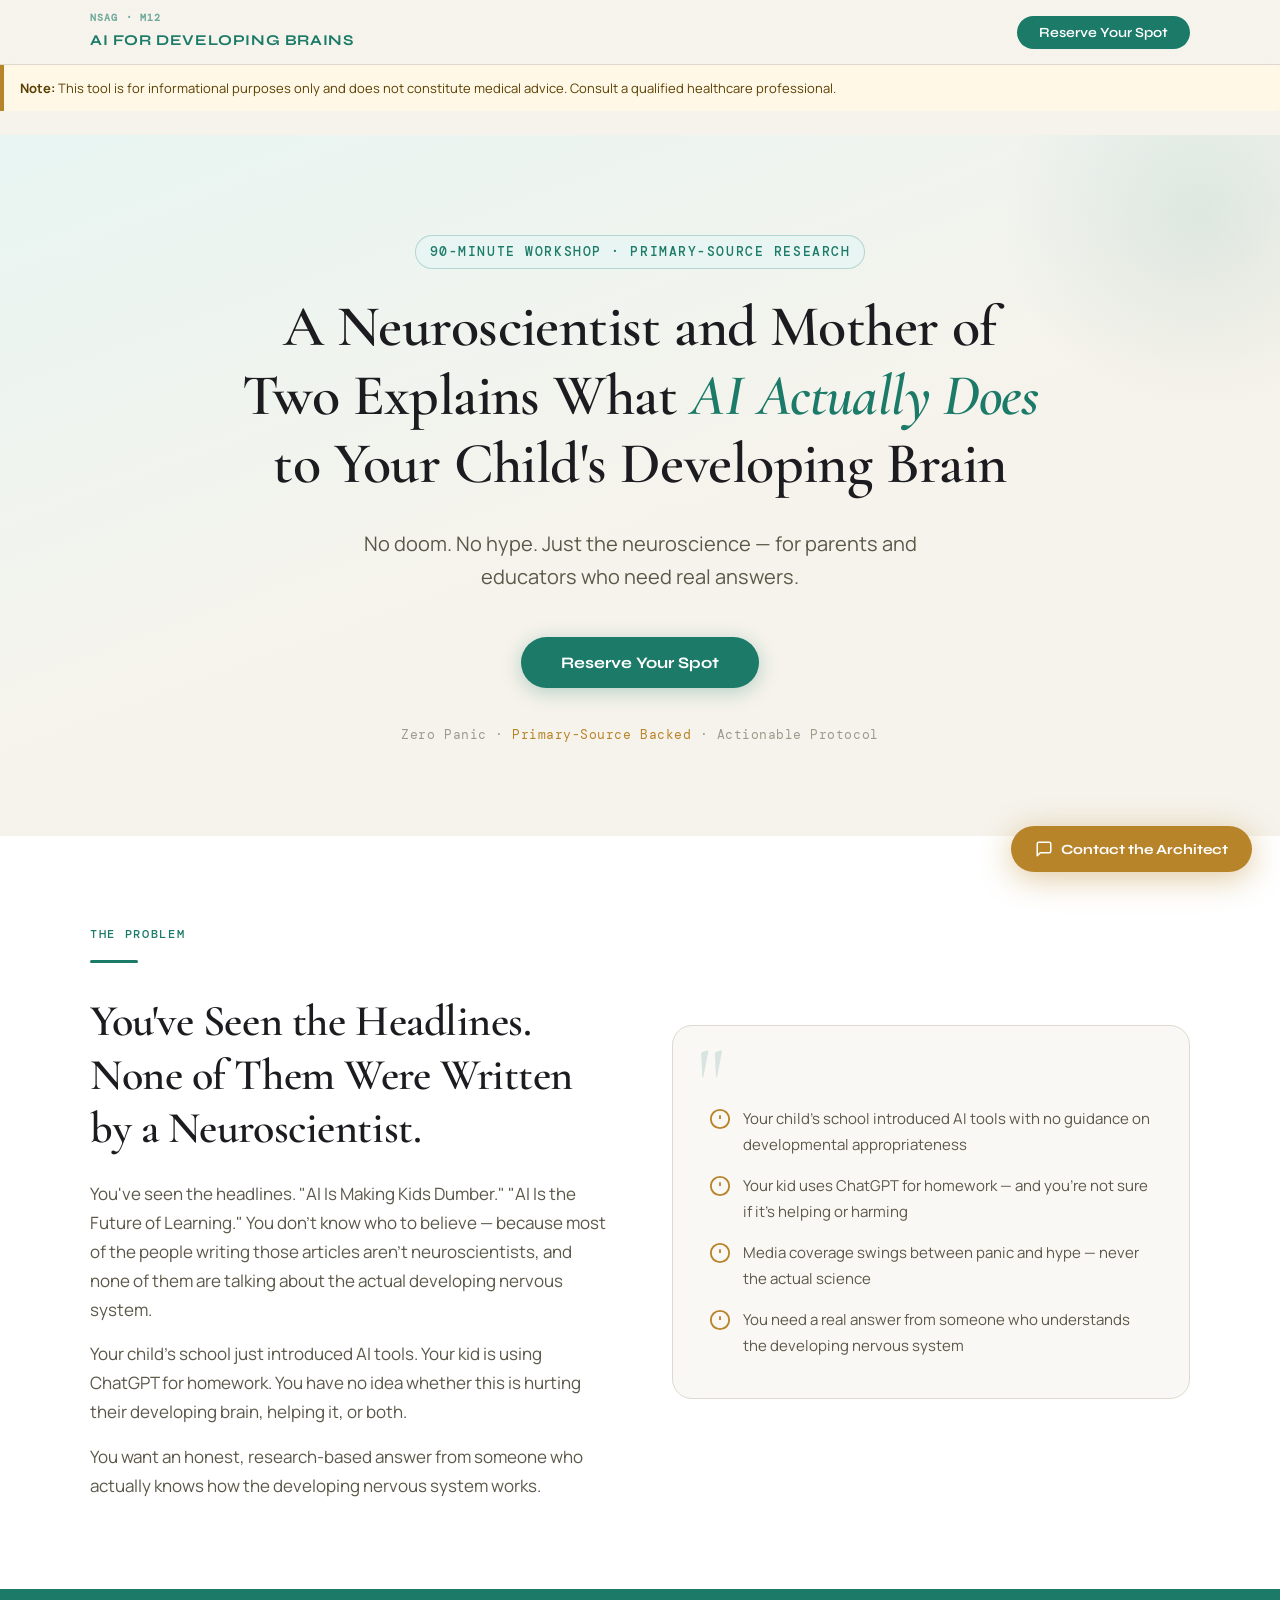
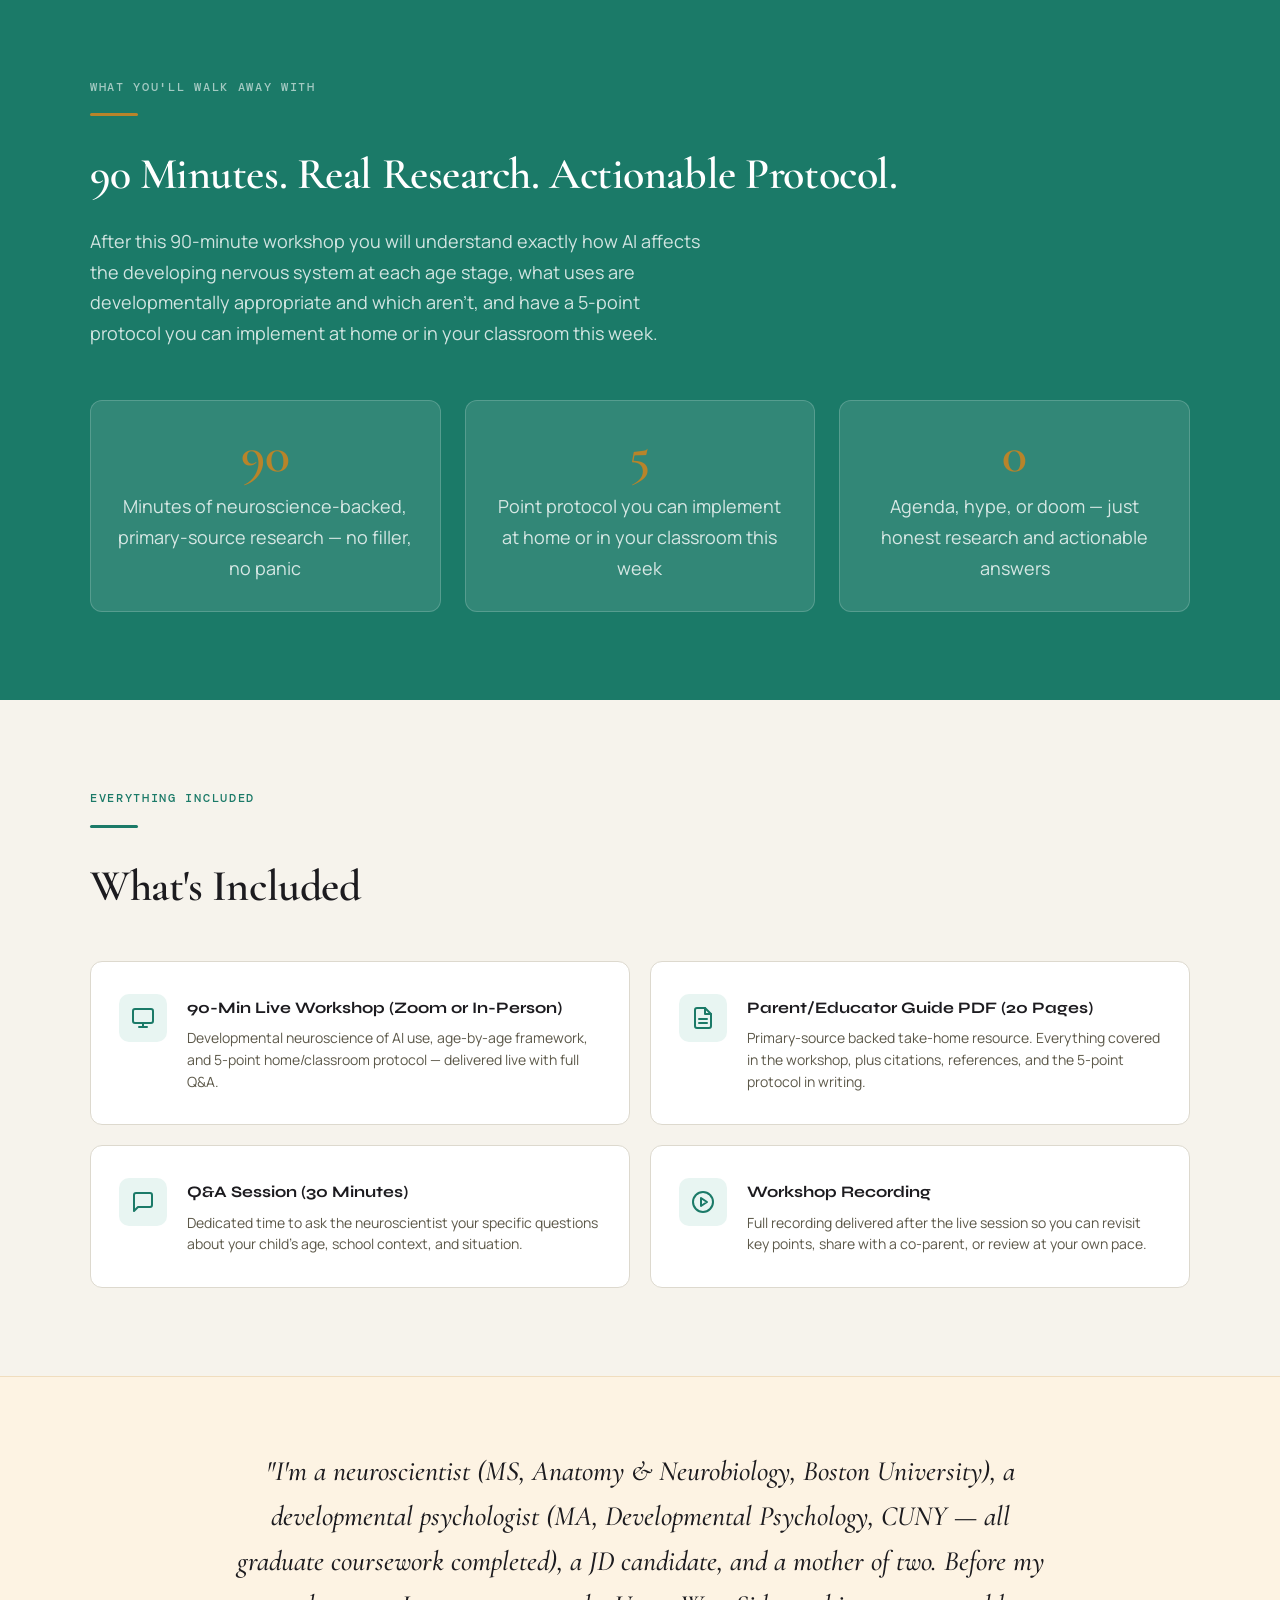
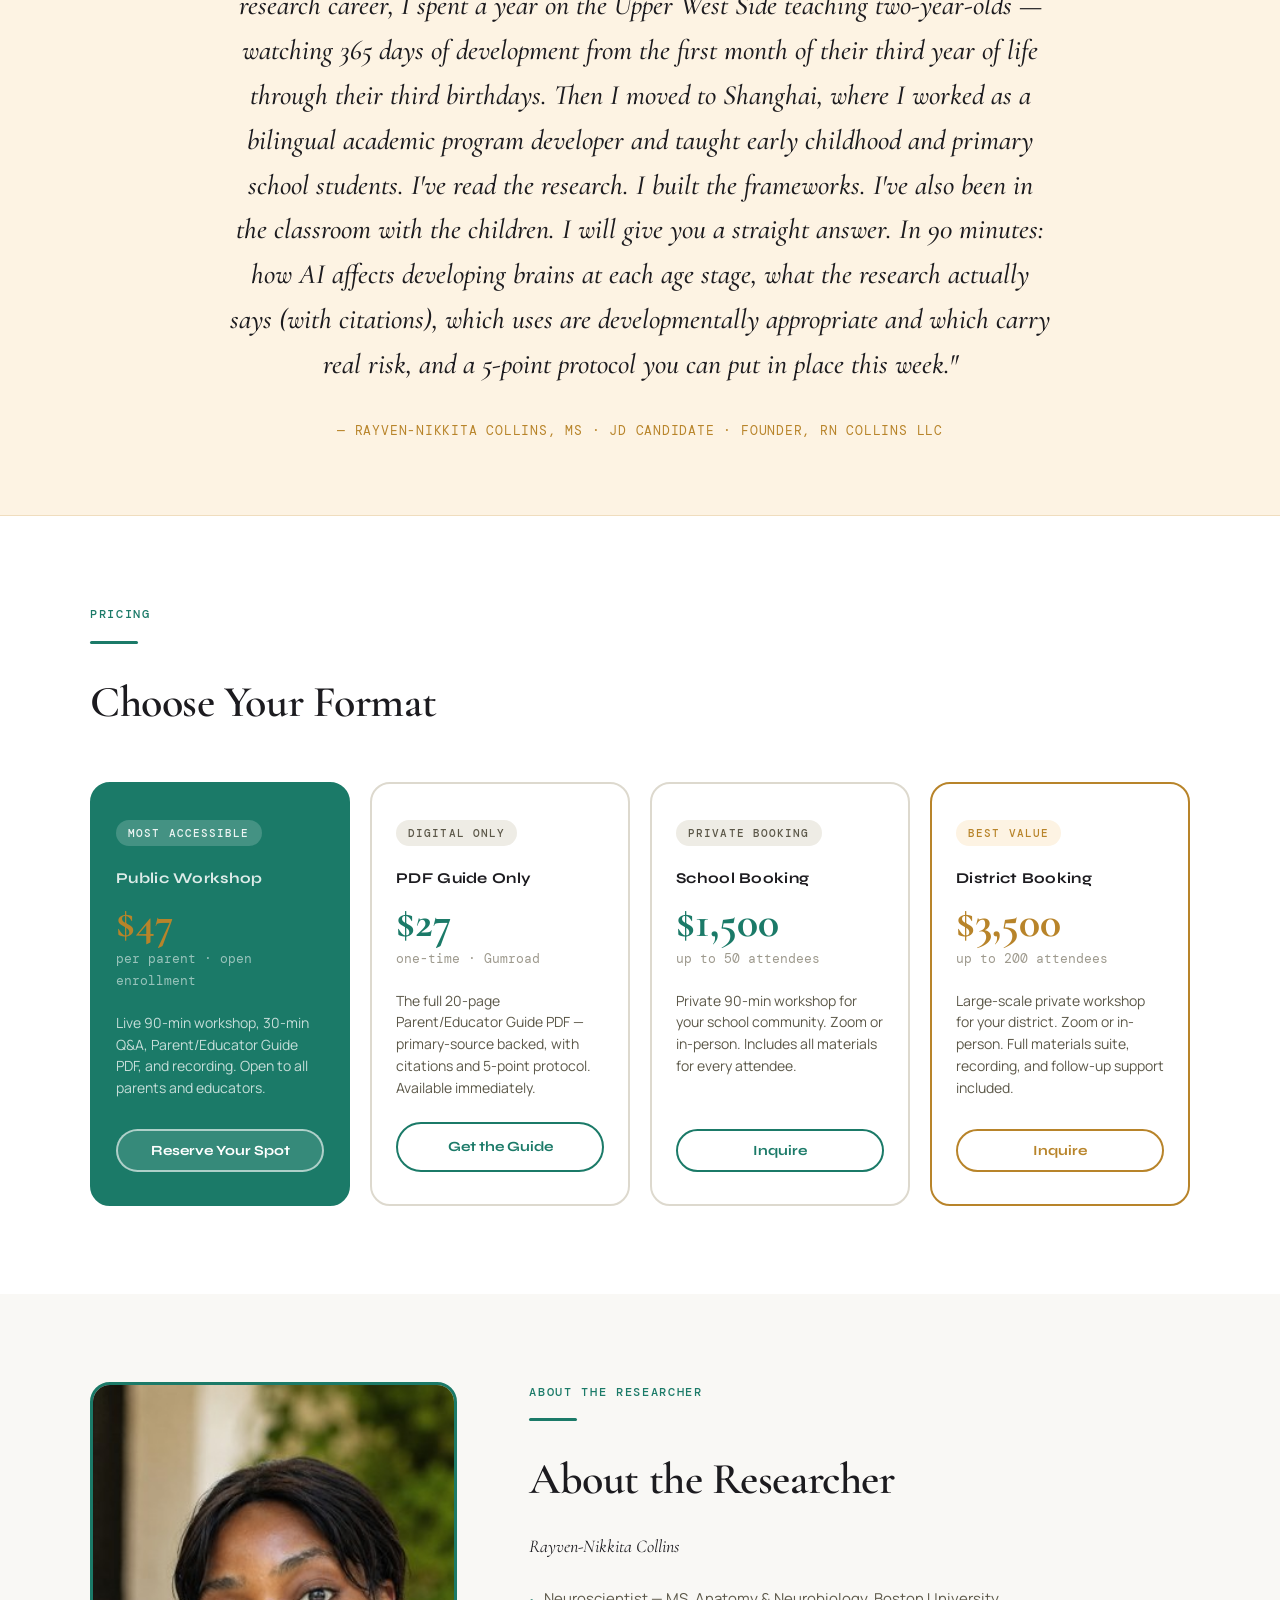
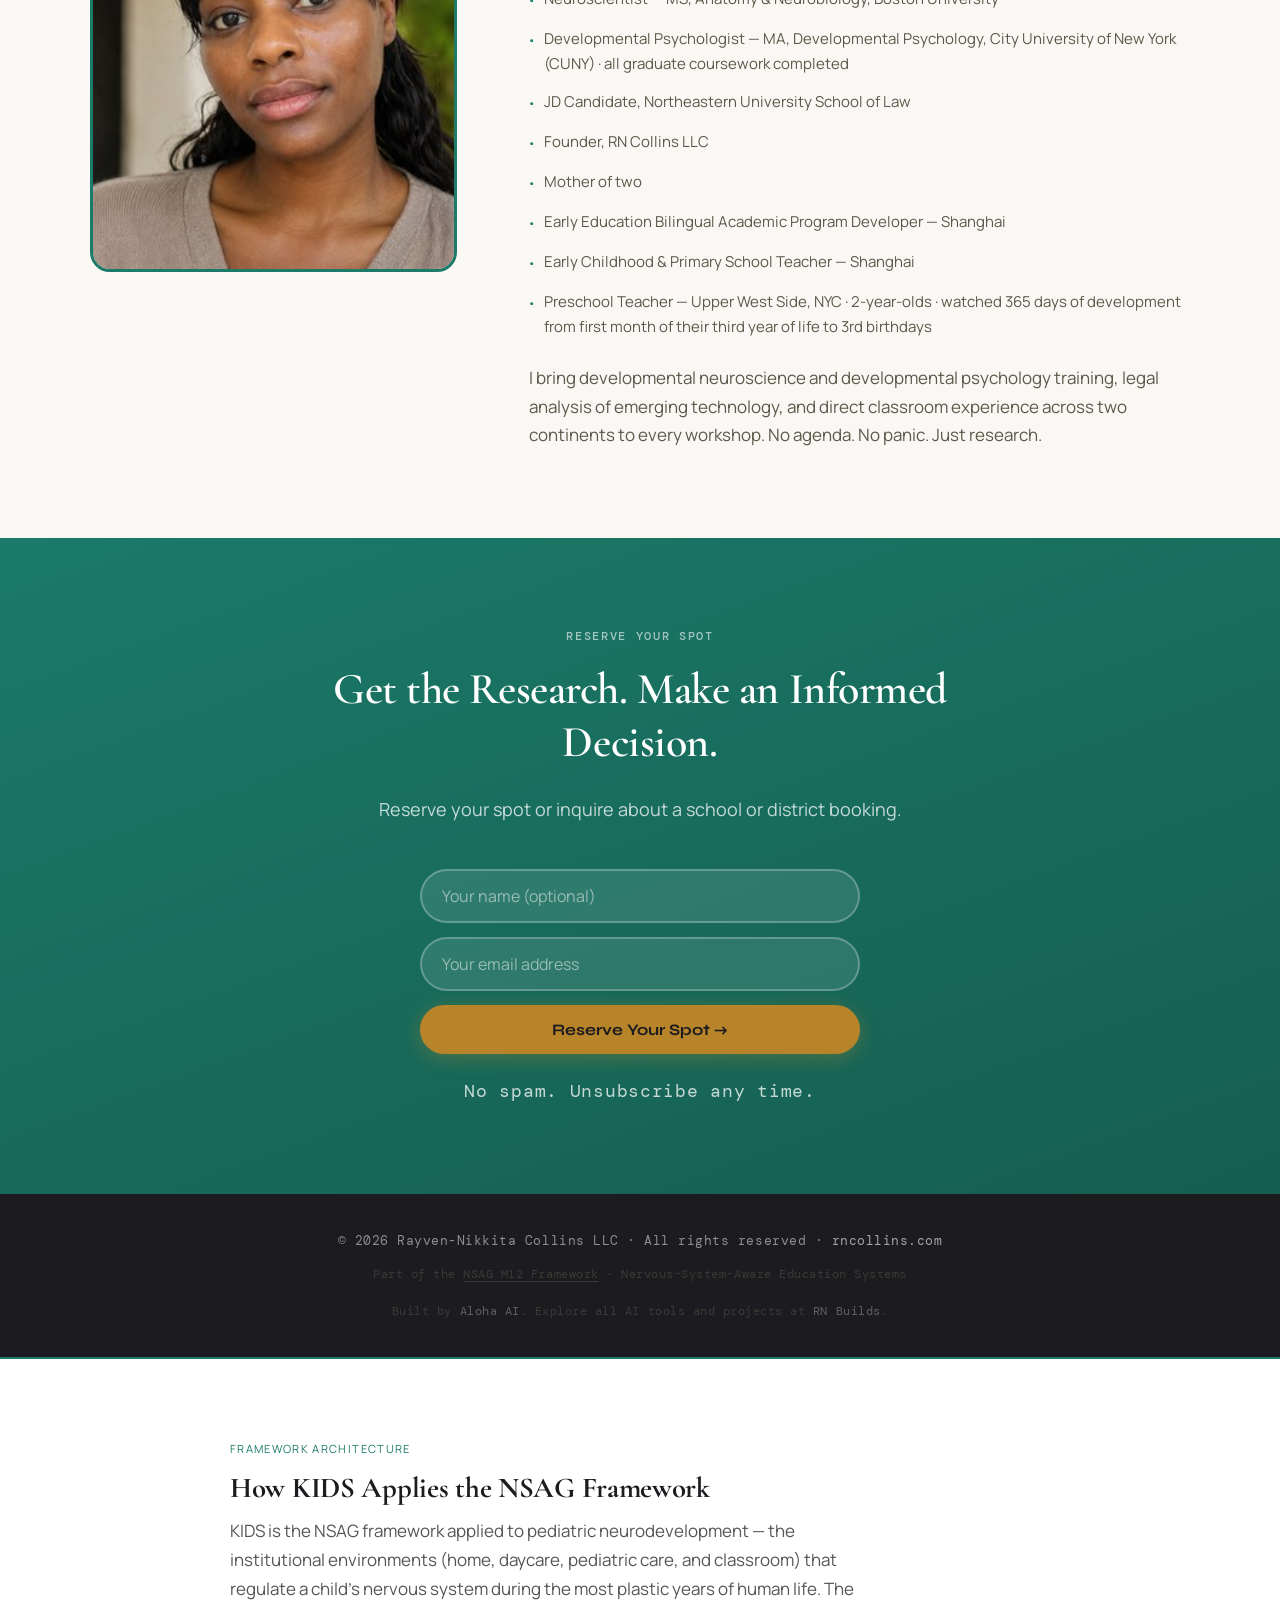
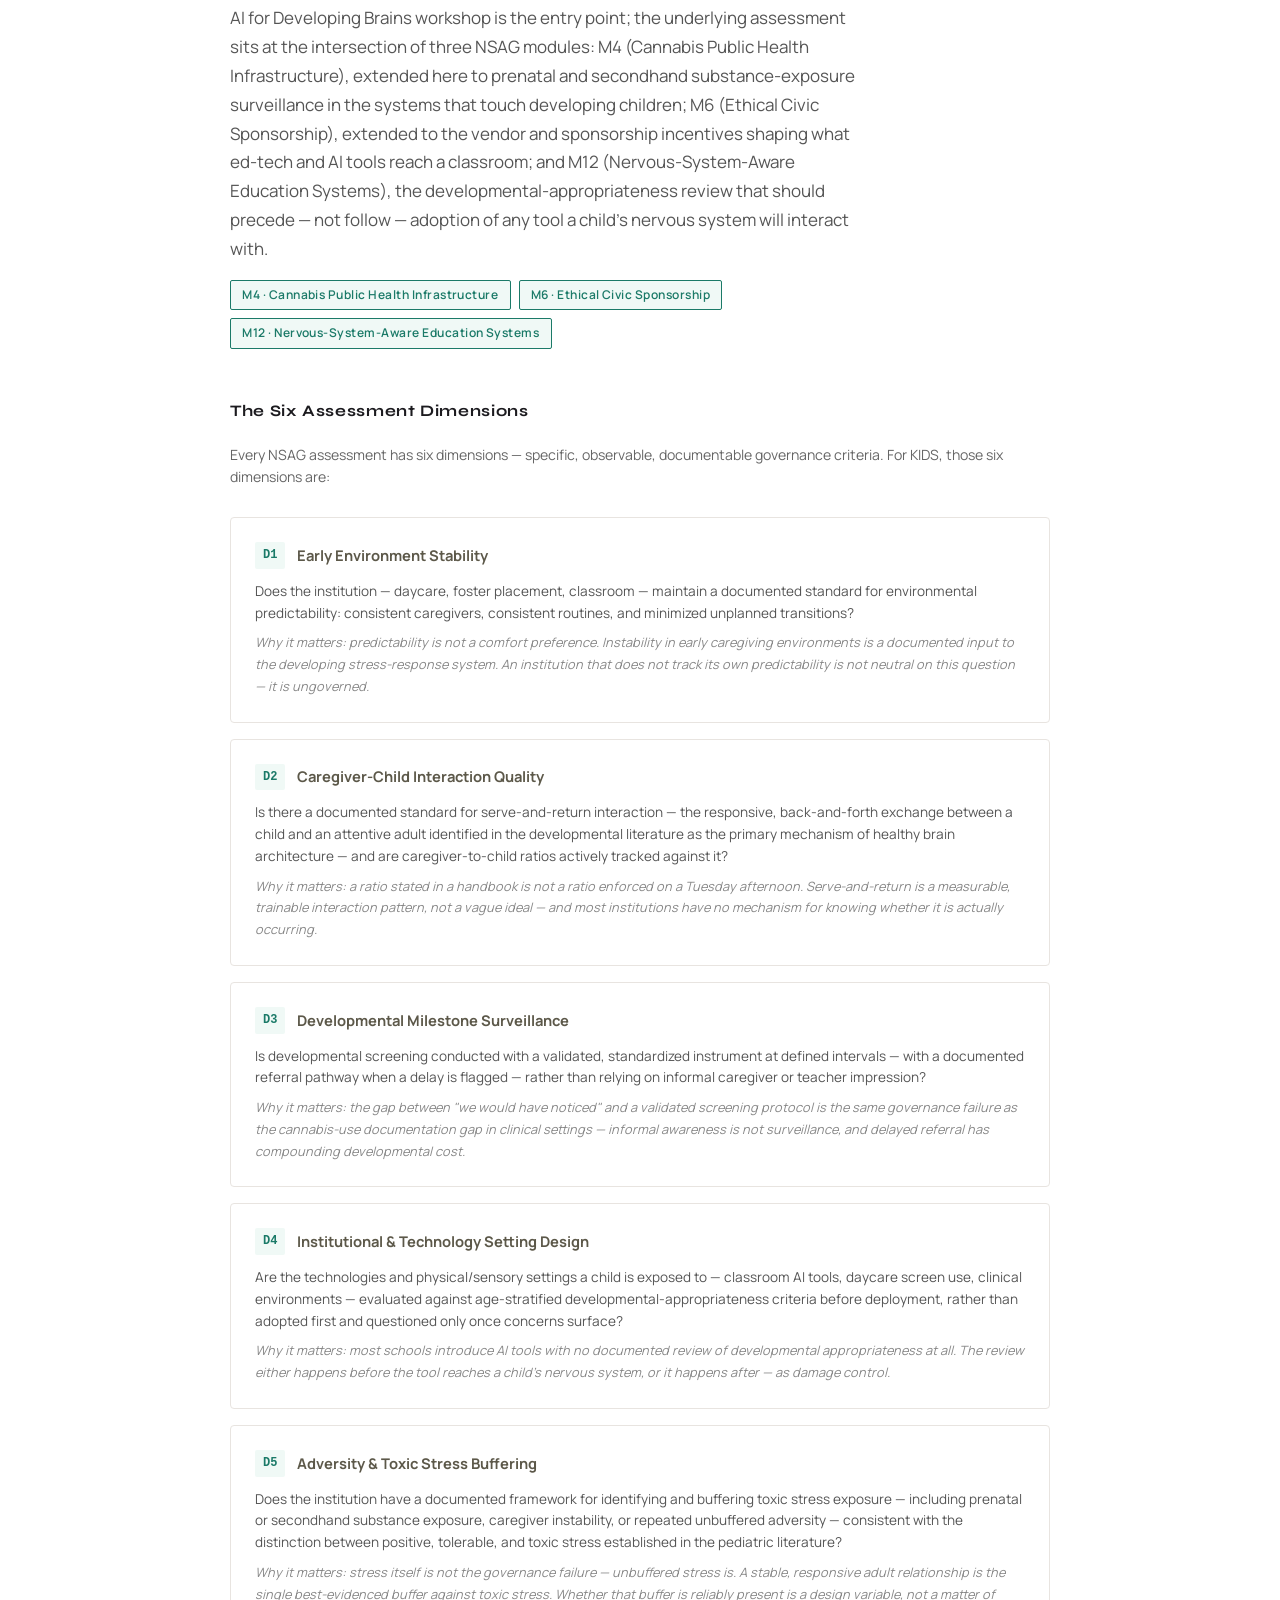
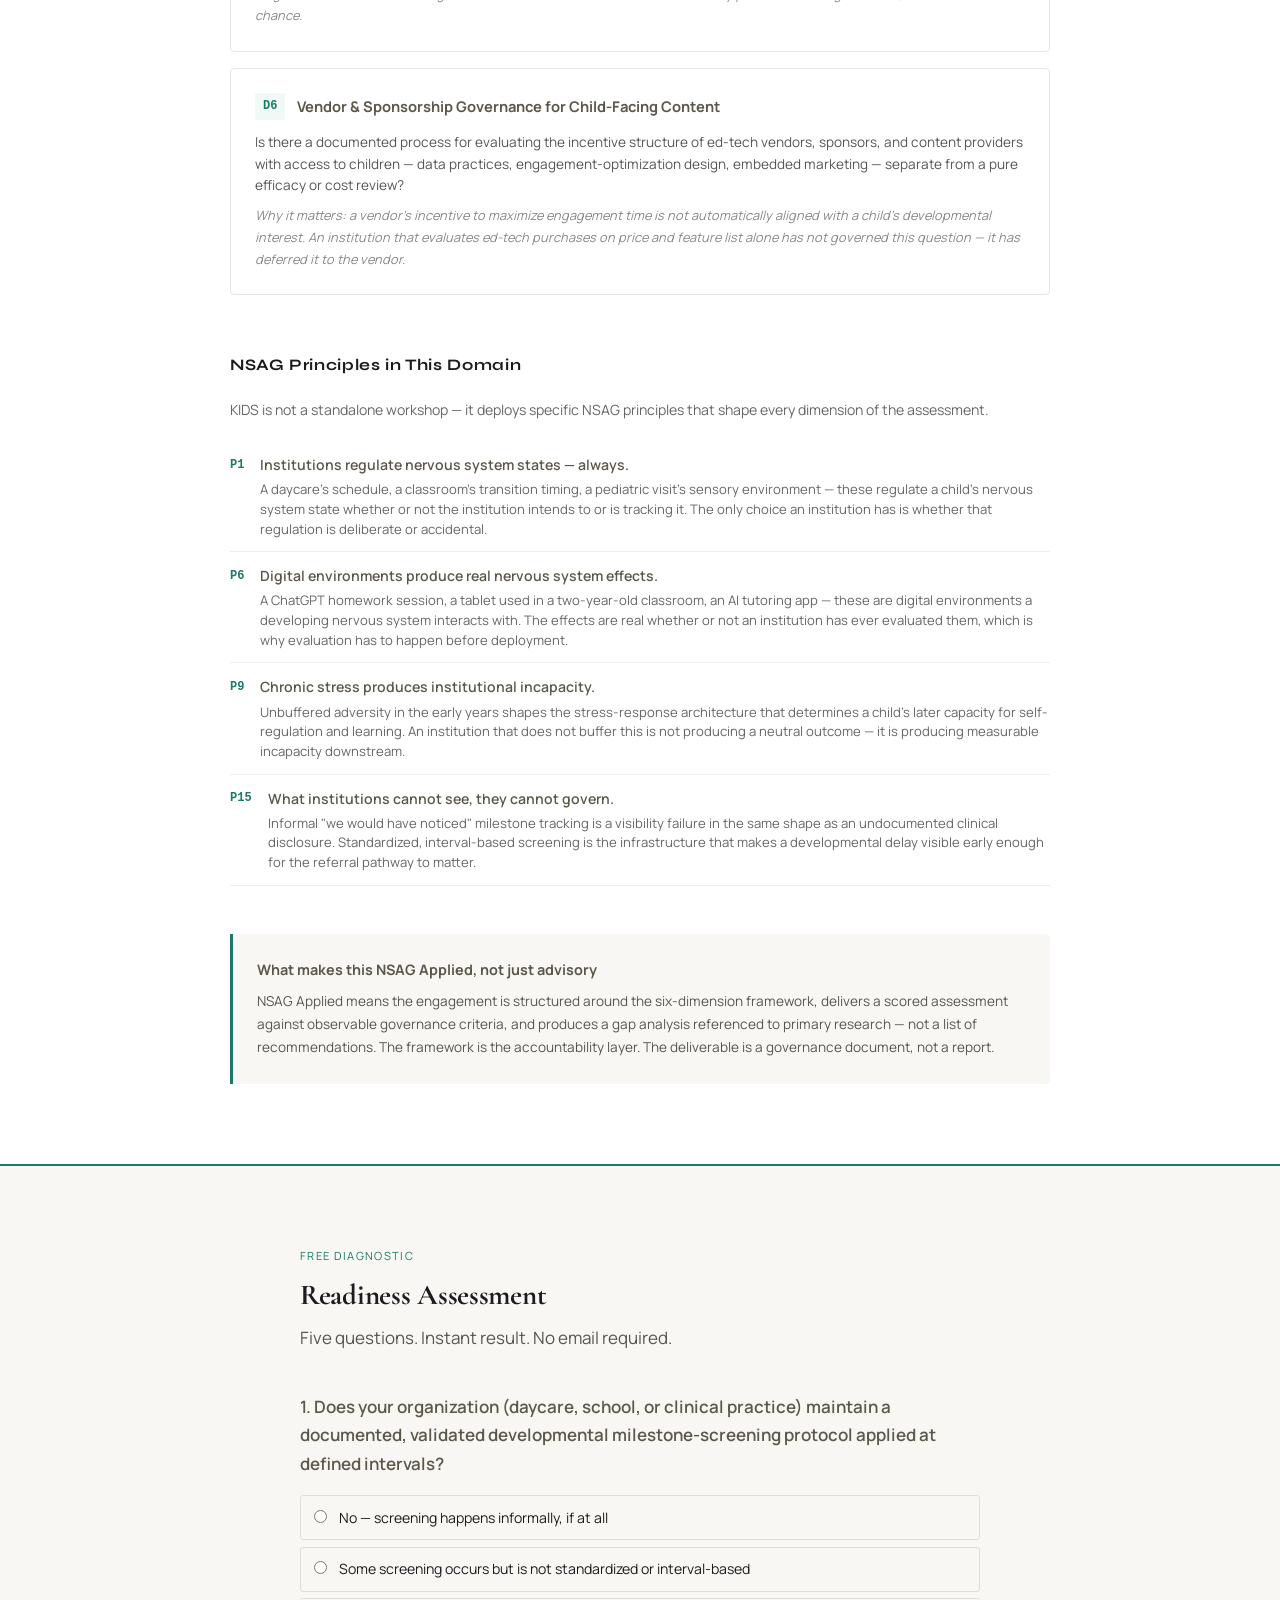
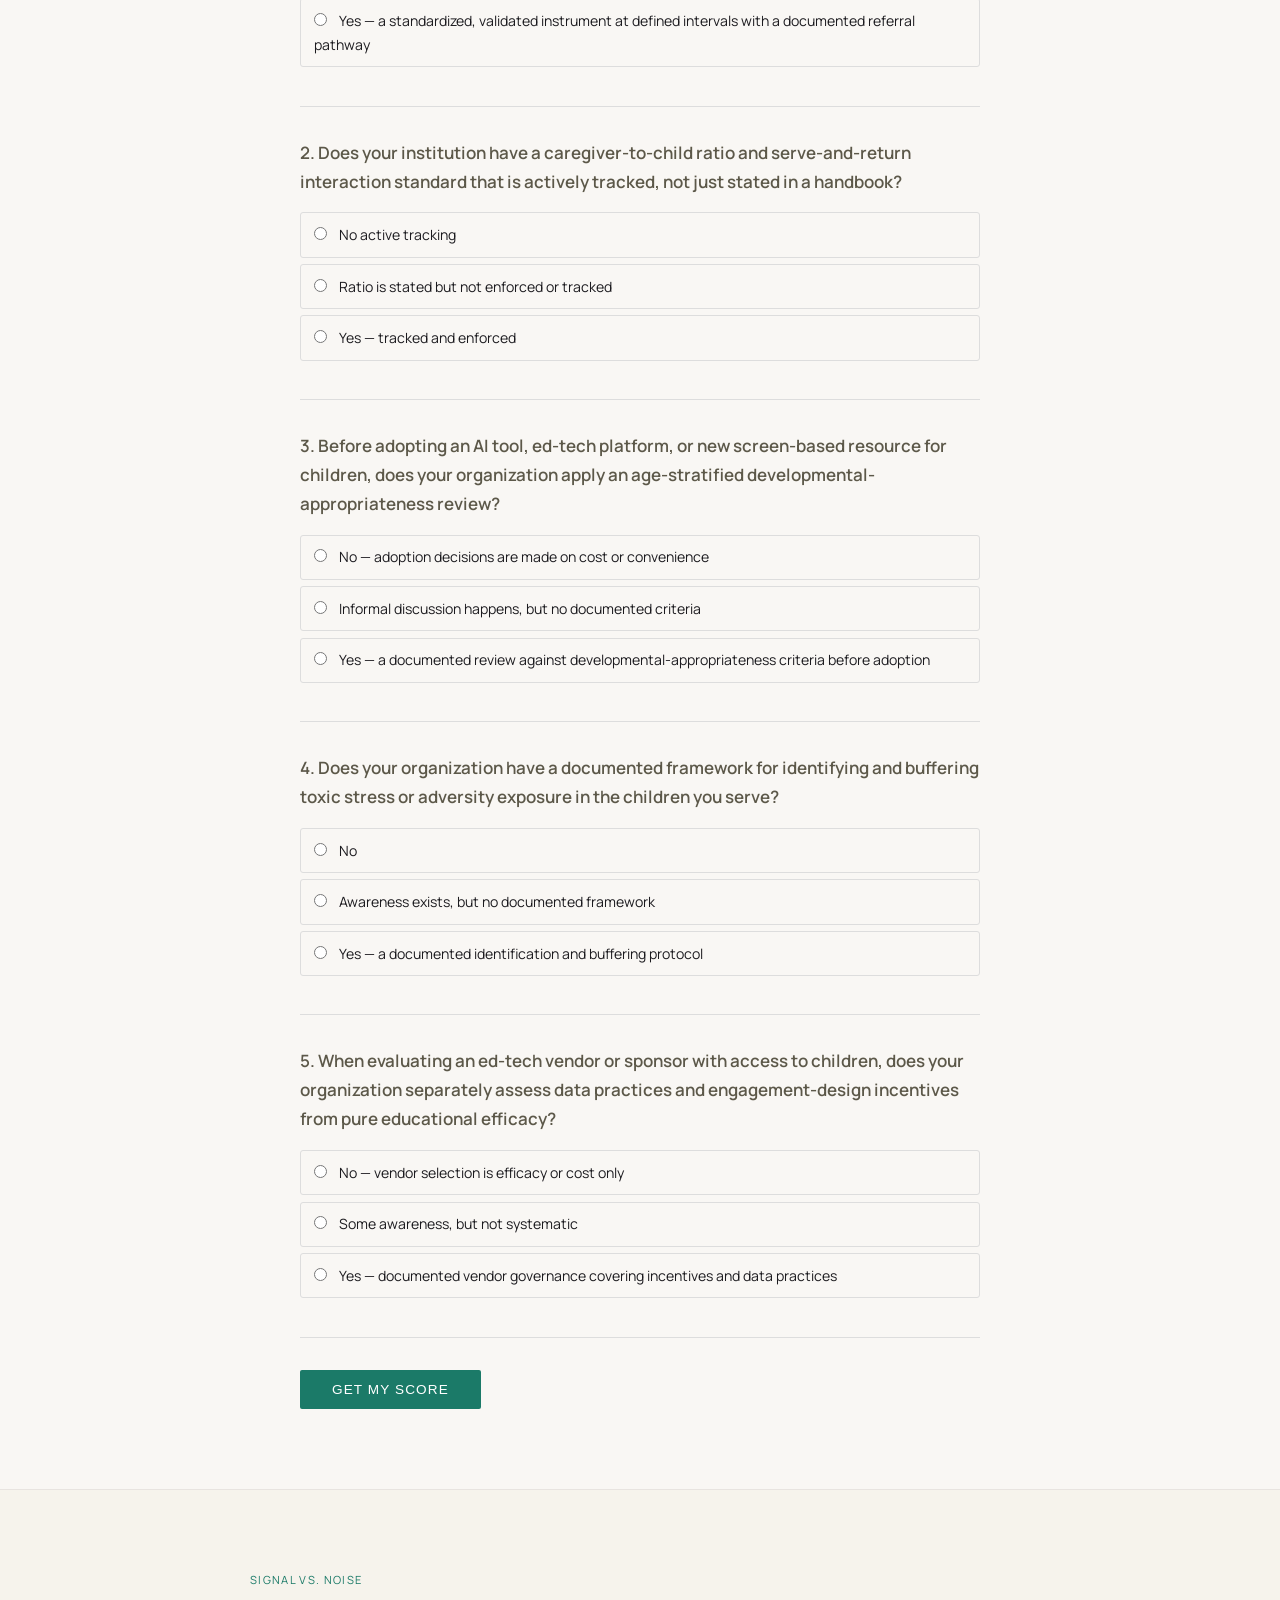
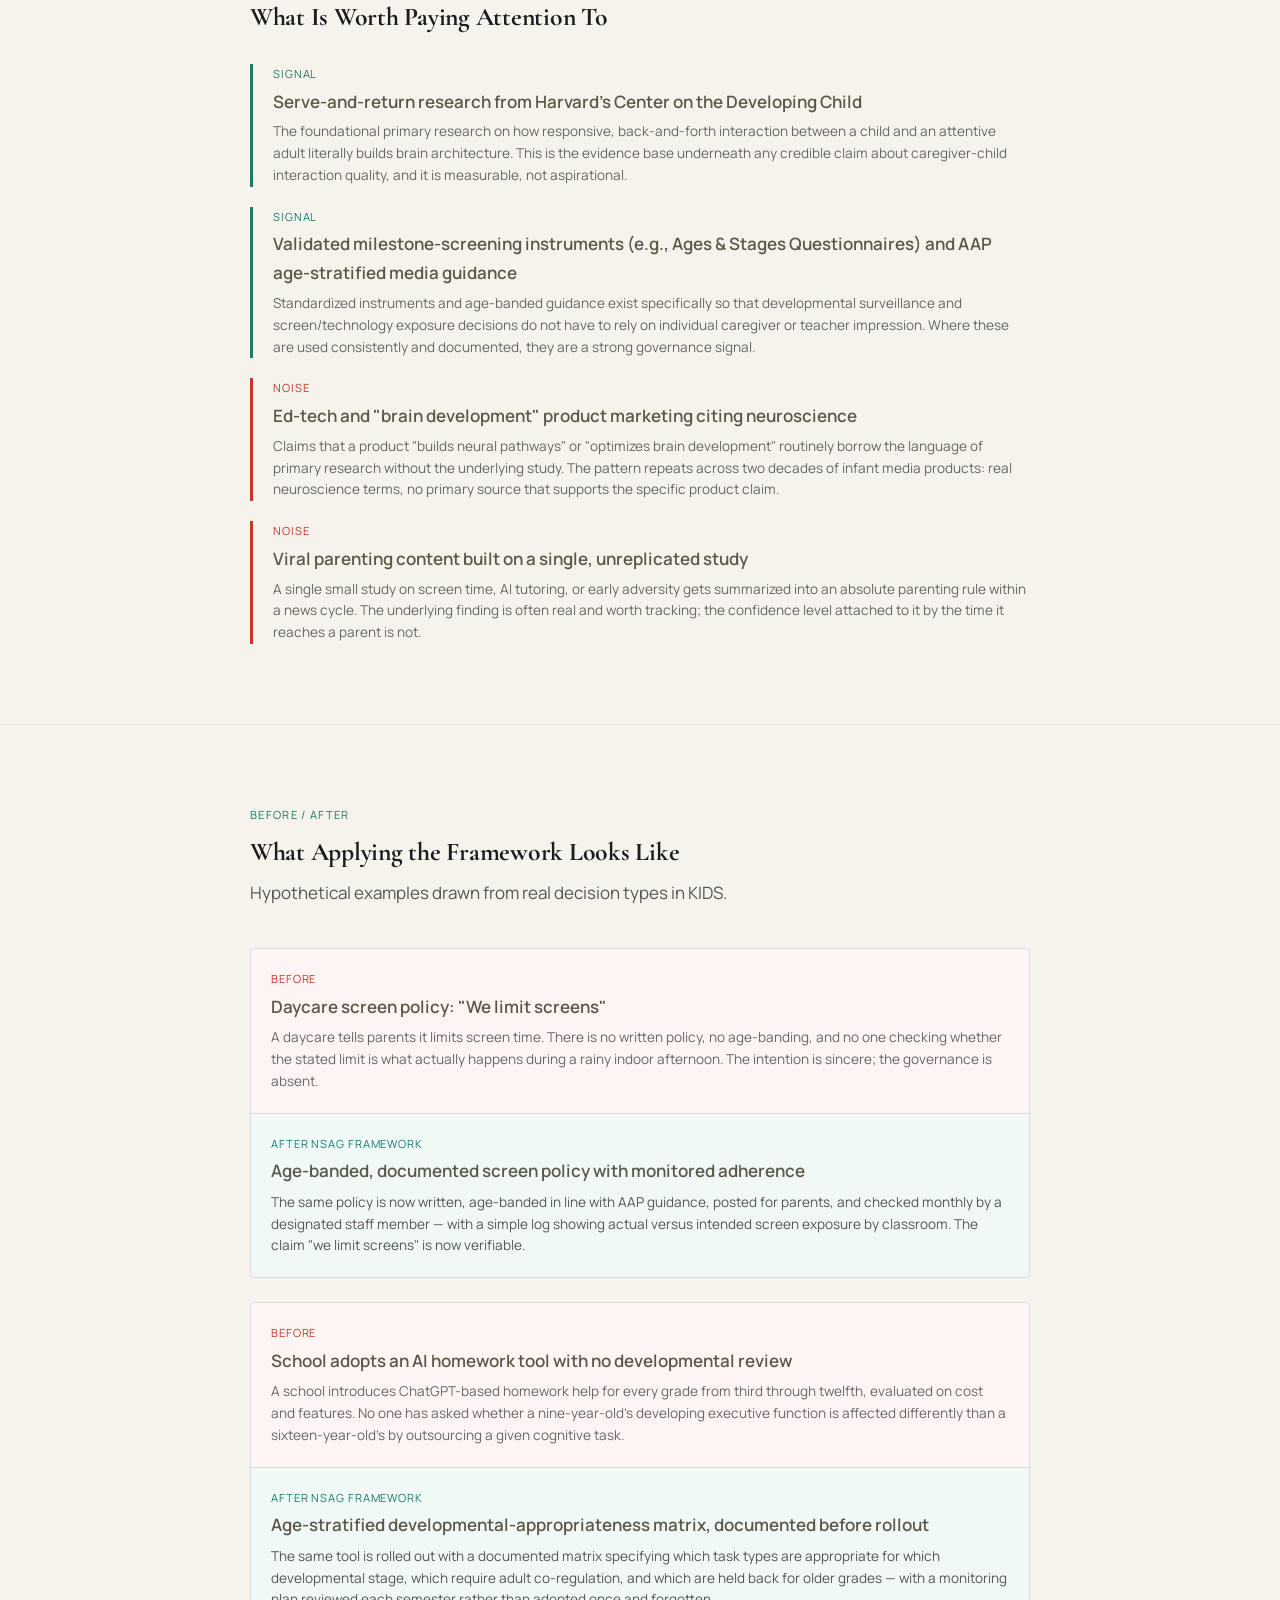
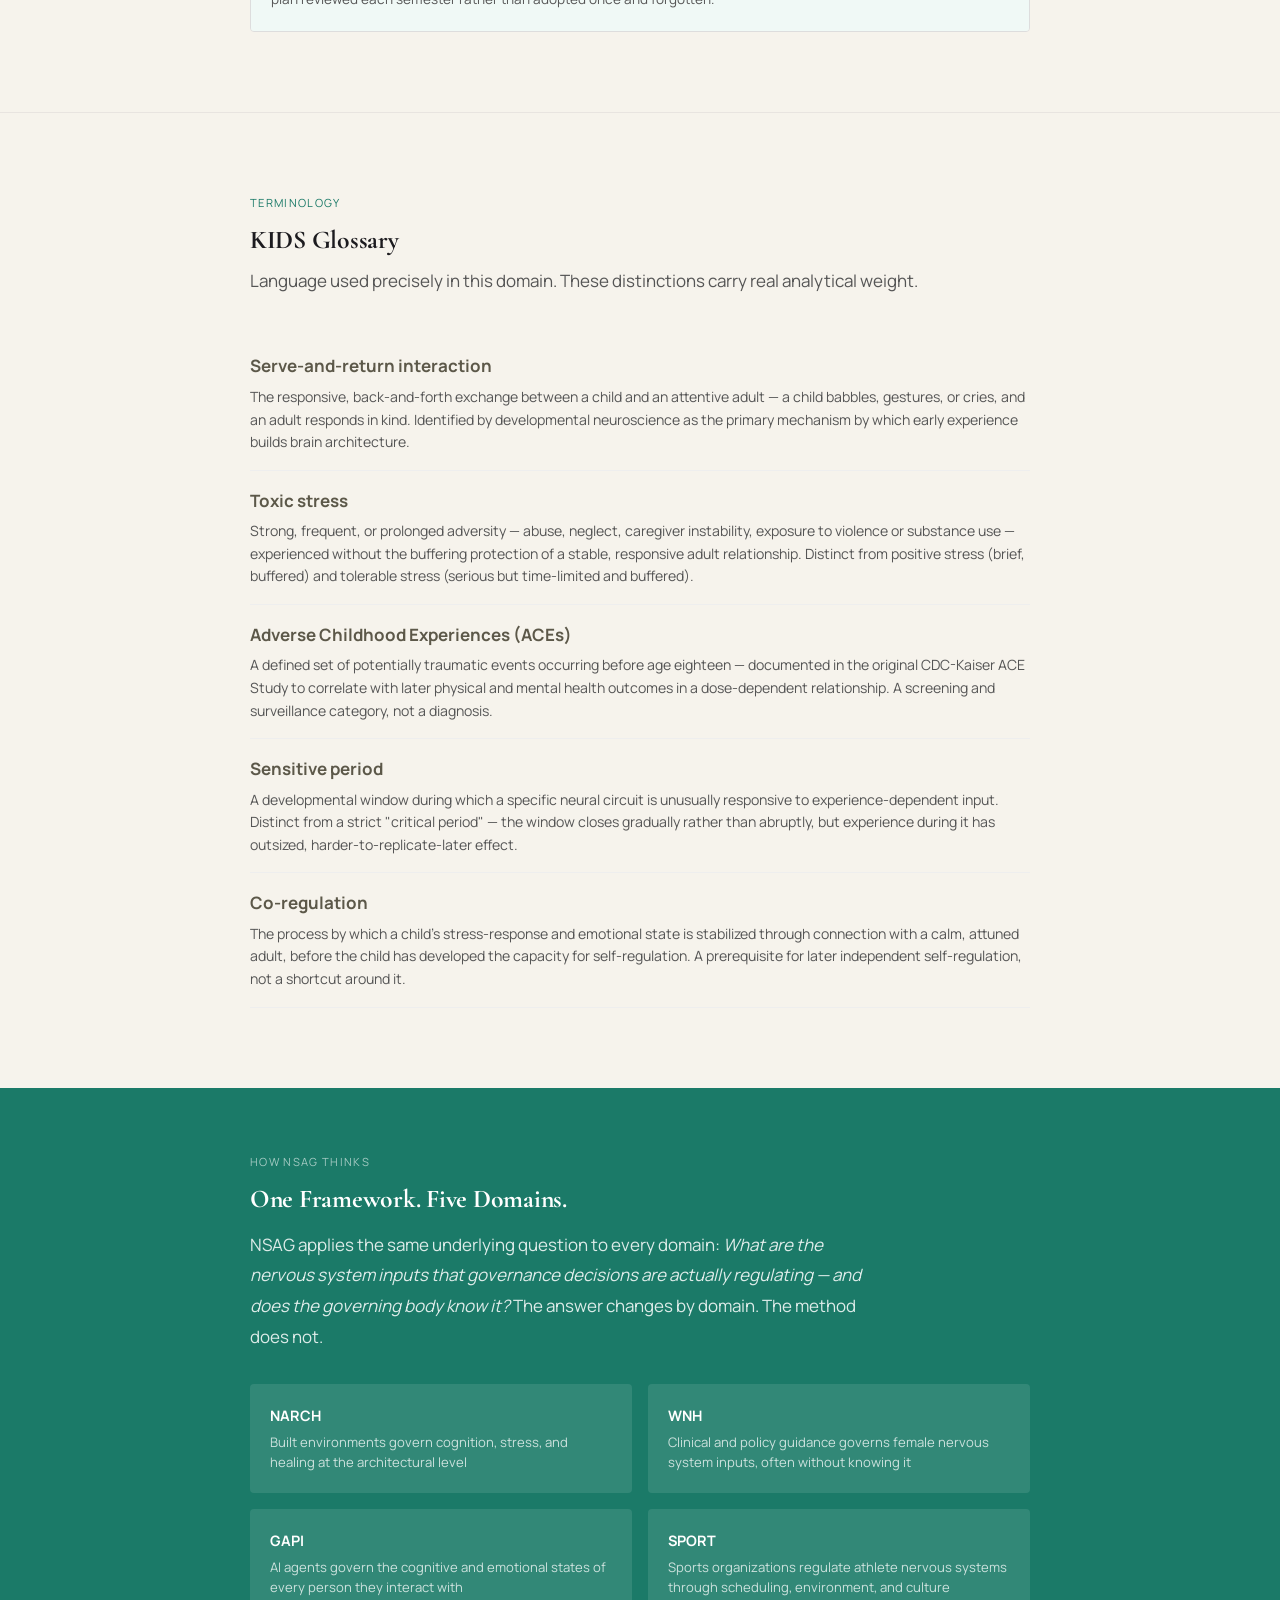
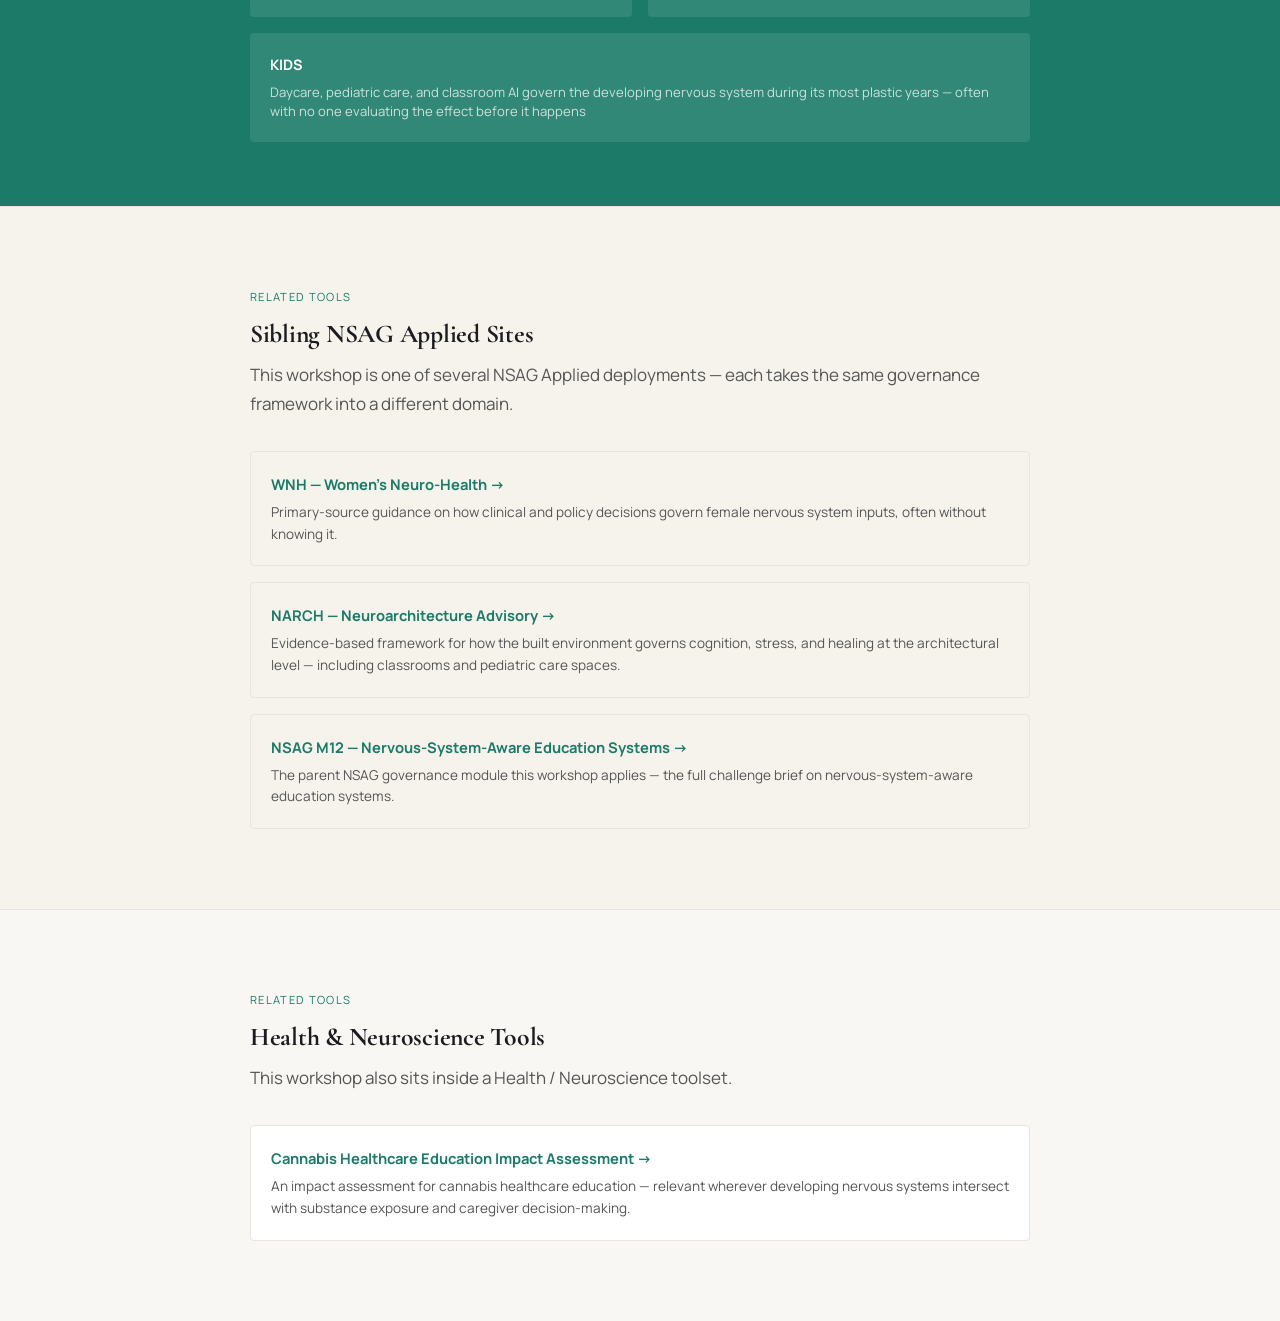
==== commit 89dddd13: "chore: portfolio hygiene (Aloha AI footer, copyright entity, contact form, build standards)" ====
--- a/index.html
+++ b/index.html
@@ -762,7 +762,9 @@
     .pricing-grid { grid-template-columns: 1fr; }
     nav { padding: 0 20px; }
     .modal { padding: 32px 24px; }
-    #contact-fab { bottom: 20px; right: 20px; font-size: 13px; padding: 12px 18px; }
+    #contact-fab { bottom: 16px; right: 16px; padding: 12px; border-radius: 50%; }
+    #contact-fab svg { width: 20px; height: 20px; }
+    #contact-fab .fab-label { display: none; }
   }
 </style>
 <script>(function(){var p=new URLSearchParams(location.search),u={};['utm_source','utm_medium','utm_campaign','utm_content','utm_term'].forEach(function(k){if(p.get(k))u[k]=p.get(k);});if(Object.keys(u).length)sessionStorage.setItem('rn_utm',JSON.stringify(u));window._getUTM=function(){try{return JSON.parse(sessionStorage.getItem('rn_utm')||'{}')}catch(e){return{}}};window.addEventListener('load',function(){fetch('/api/track',{method:'POST',headers:{'Content-Type':'application/json'},body:JSON.stringify({event:'page_view',source:'kids-developing-brains',referrer:document.referrer||'direct',utm:window._getUTM()})}).catch(function(){});}); var ms=[25,50,75,90],fired={};window.addEventListener('scroll',function(){var h=document.body.scrollHeight-window.innerHeight;if(h<=0)return;var pct=Math.round((window.scrollY/h)*100);ms.forEach(function(m){if(pct>=m&&!fired[m]){fired[m]=1;fetch('/api/track',{method:'POST',headers:{'Content-Type':'application/json'},body:JSON.stringify({event:'scroll_depth',source:'kids-developing-brains',depth:m+'%'})}).catch(function(){});}});},{passive:true});})()</script>
@@ -1016,8 +1018,9 @@
 
 <!-- FOOTER -->
 <footer>
-  © 2026 RN Collins LLC · All rights reserved · <a href="https://rncollins.com" target="_blank" rel="noopener">rncollins.com</a>
+  © 2026 Rayven-Nikkita Collins LLC · All rights reserved · <a href="https://rncollins.com" target="_blank" rel="noopener">rncollins.com</a>
   <p style="margin-top:0.75rem;font-size:0.75rem;opacity:0.5">Part of the <a href="https://nsag-site.vercel.app/m12" style="color:inherit;text-decoration:underline;text-underline-offset:3px">NSAG M12 Framework</a> · Nervous-System-Aware Education Systems</p>
+  <p style="margin-top:0.75rem;font-size:0.75rem;opacity:0.5">Built by <a href="https://aloha-ai-consulting.vercel.app" target="_blank" rel="noopener">Aloha AI</a>. Explore all AI tools and projects at <a href="https://rn-portfolio-khaki.vercel.app" target="_blank" rel="noopener">RN Builds</a>.</p>
 </footer>
 
 <!-- NSAG FRAMEWORK DEPTH -->
@@ -1263,7 +1266,7 @@
   <svg viewBox="0 0 24 24" fill="none" stroke="currentColor" stroke-width="2" stroke-linecap="round" stroke-linejoin="round">
     <path d="M21 15a2 2 0 0 1-2 2H7l-4 4V5a2 2 0 0 1 2-2h14a2 2 0 0 1 2 2z"/>
   </svg>
-  Contact the Architect
+  <span class="fab-label">Contact the Architect</span>
 </button>
 
 <!-- ENROLL MODAL -->
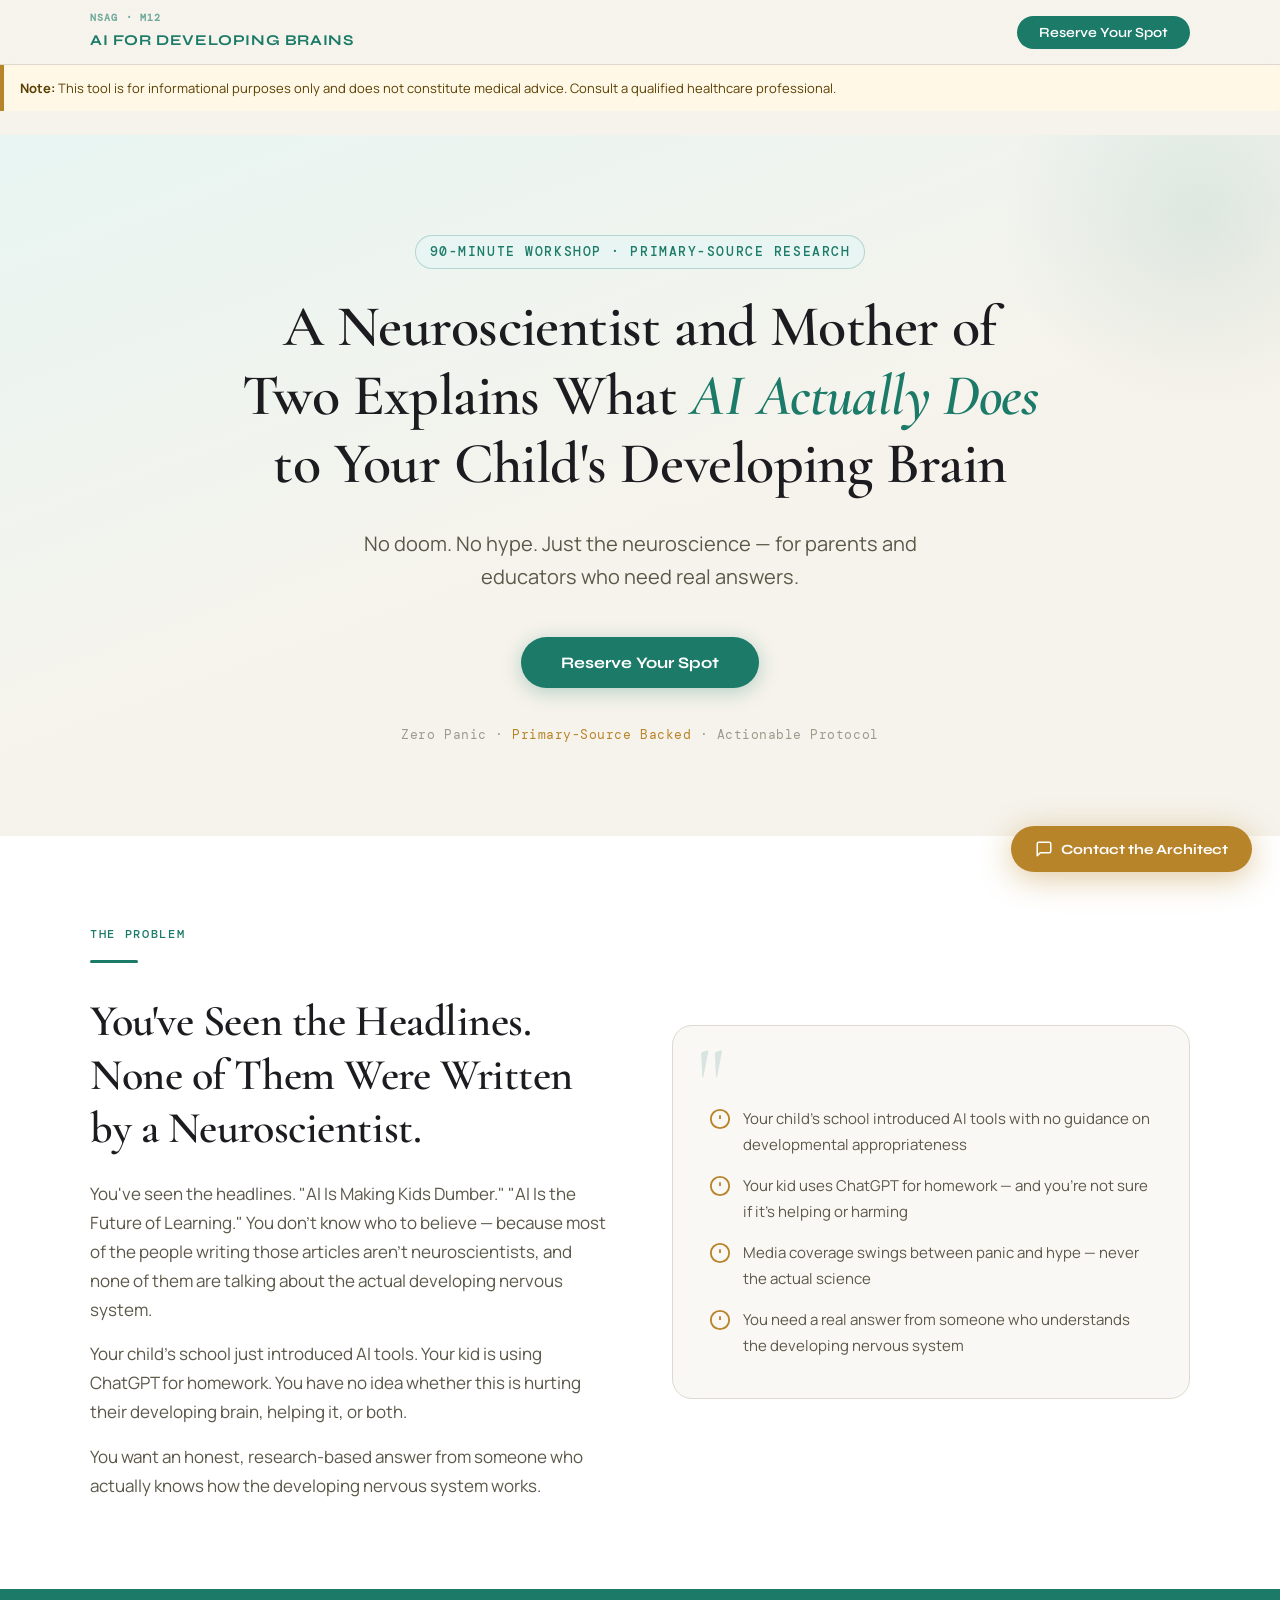
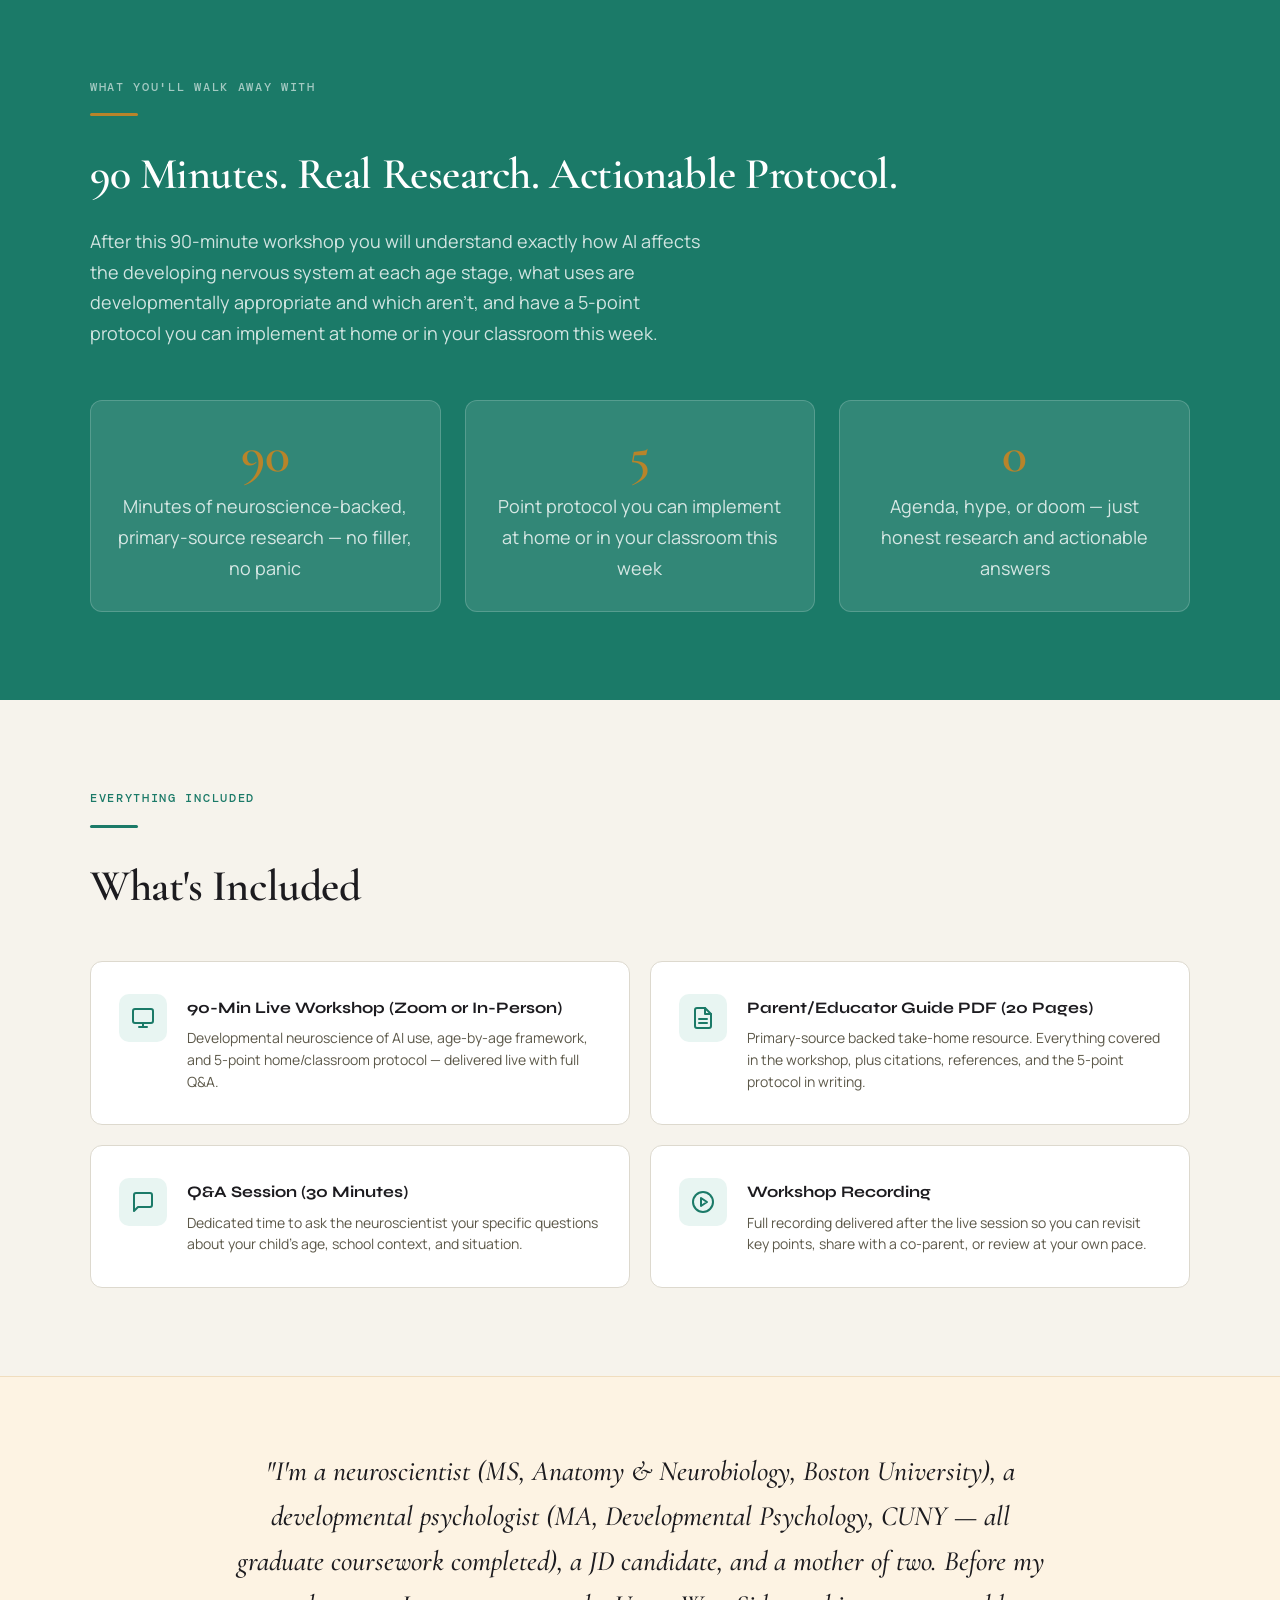
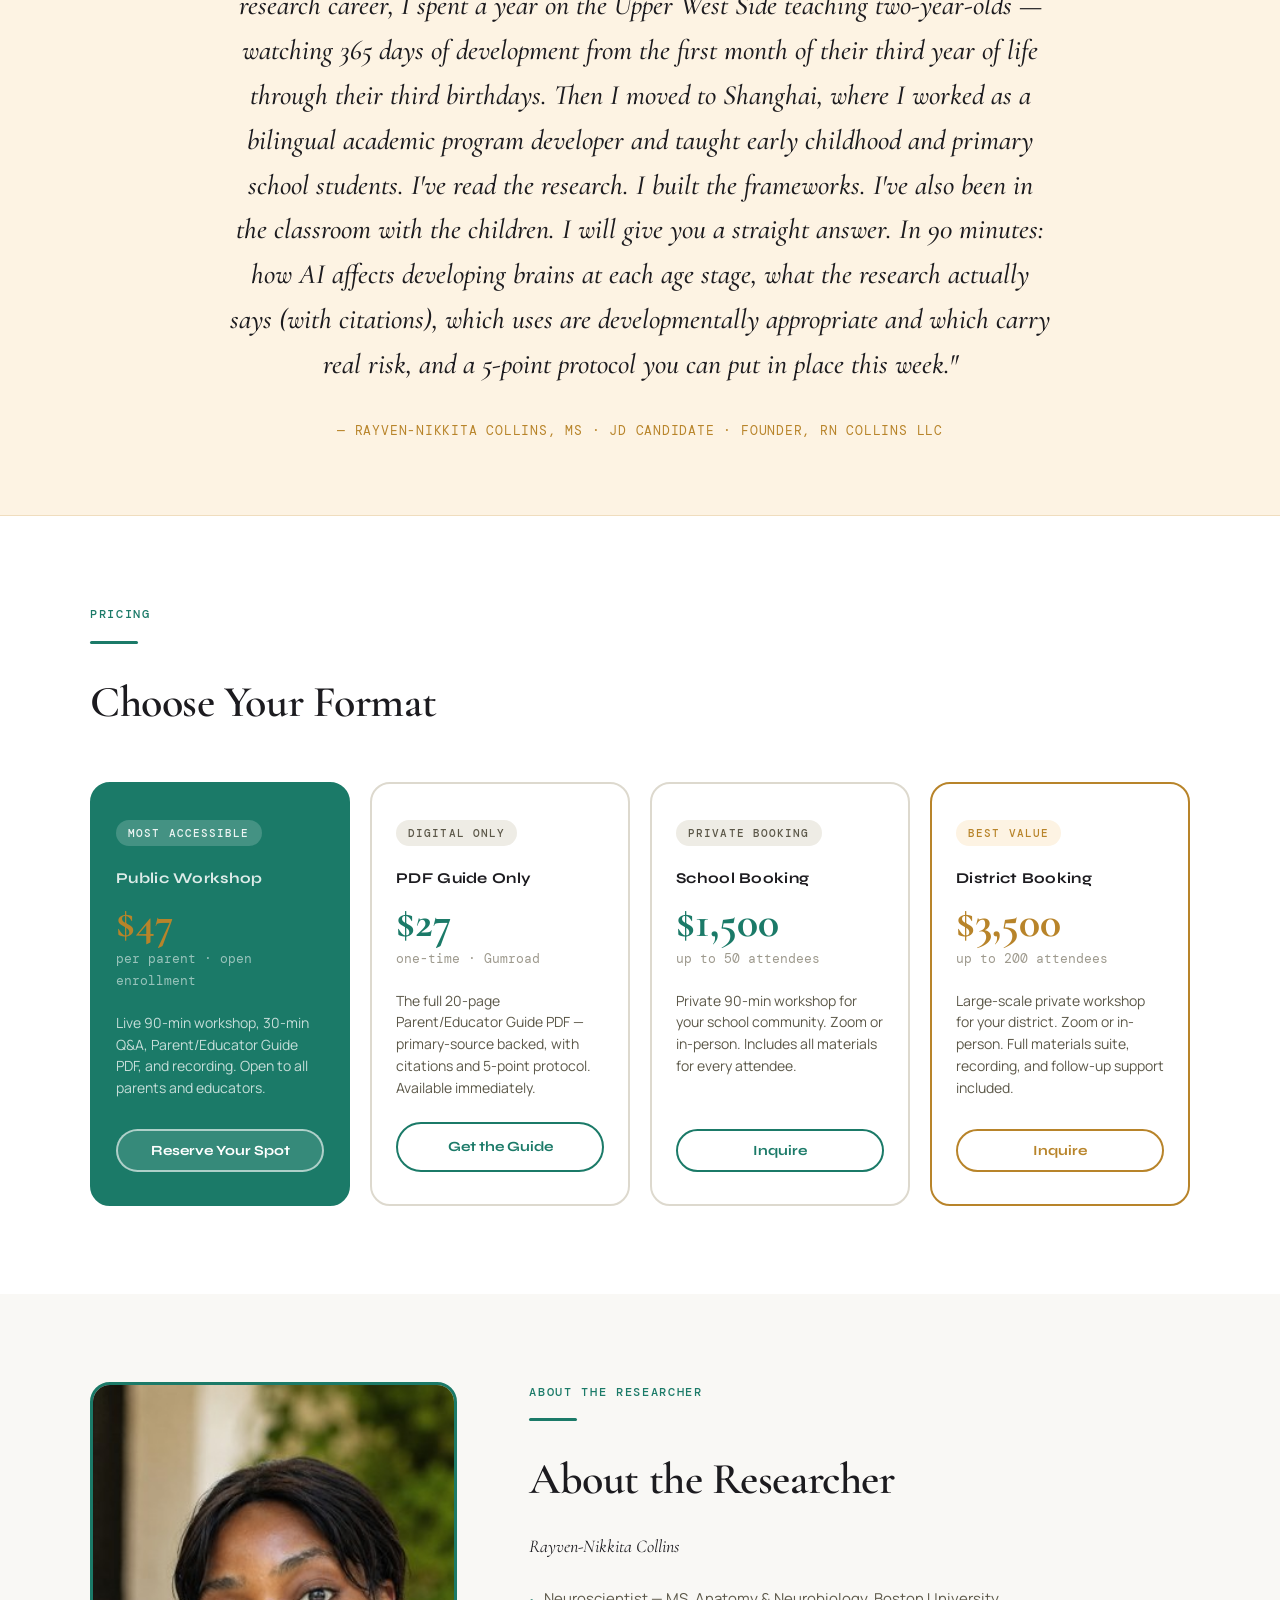
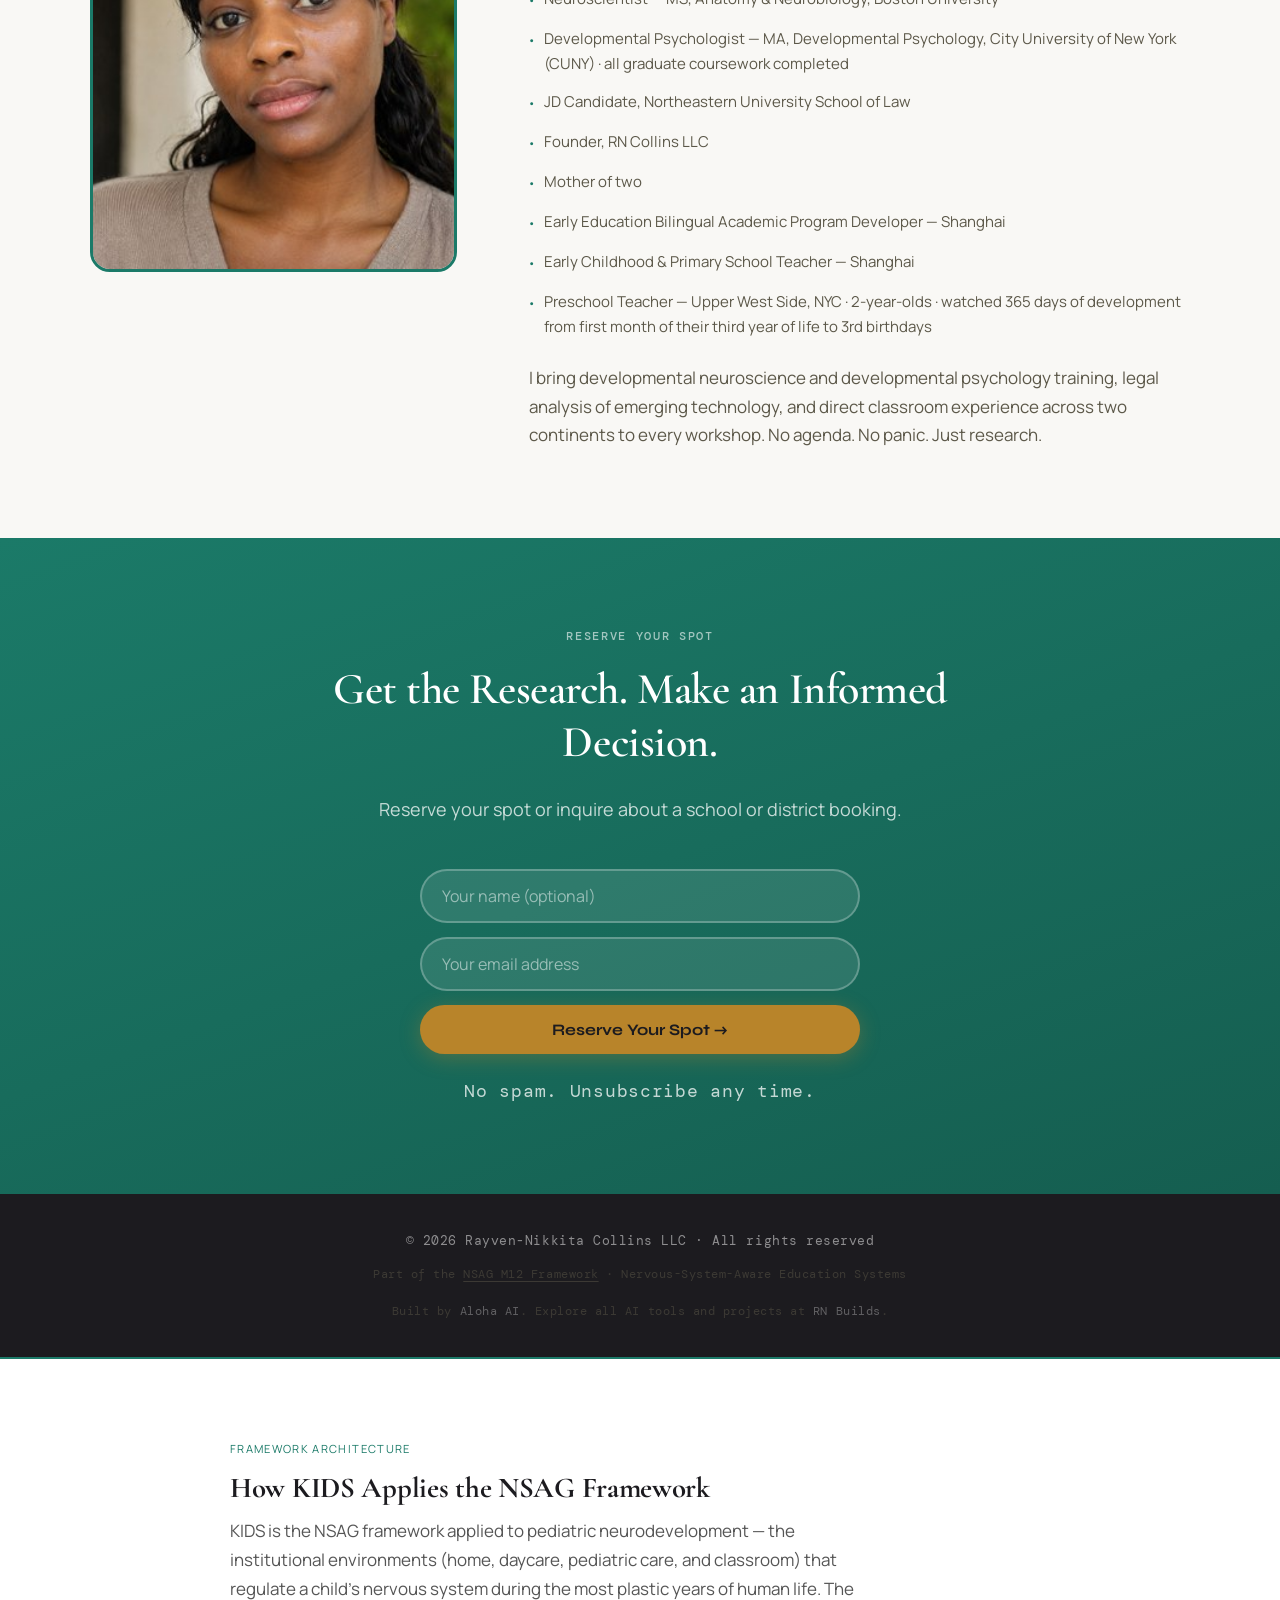
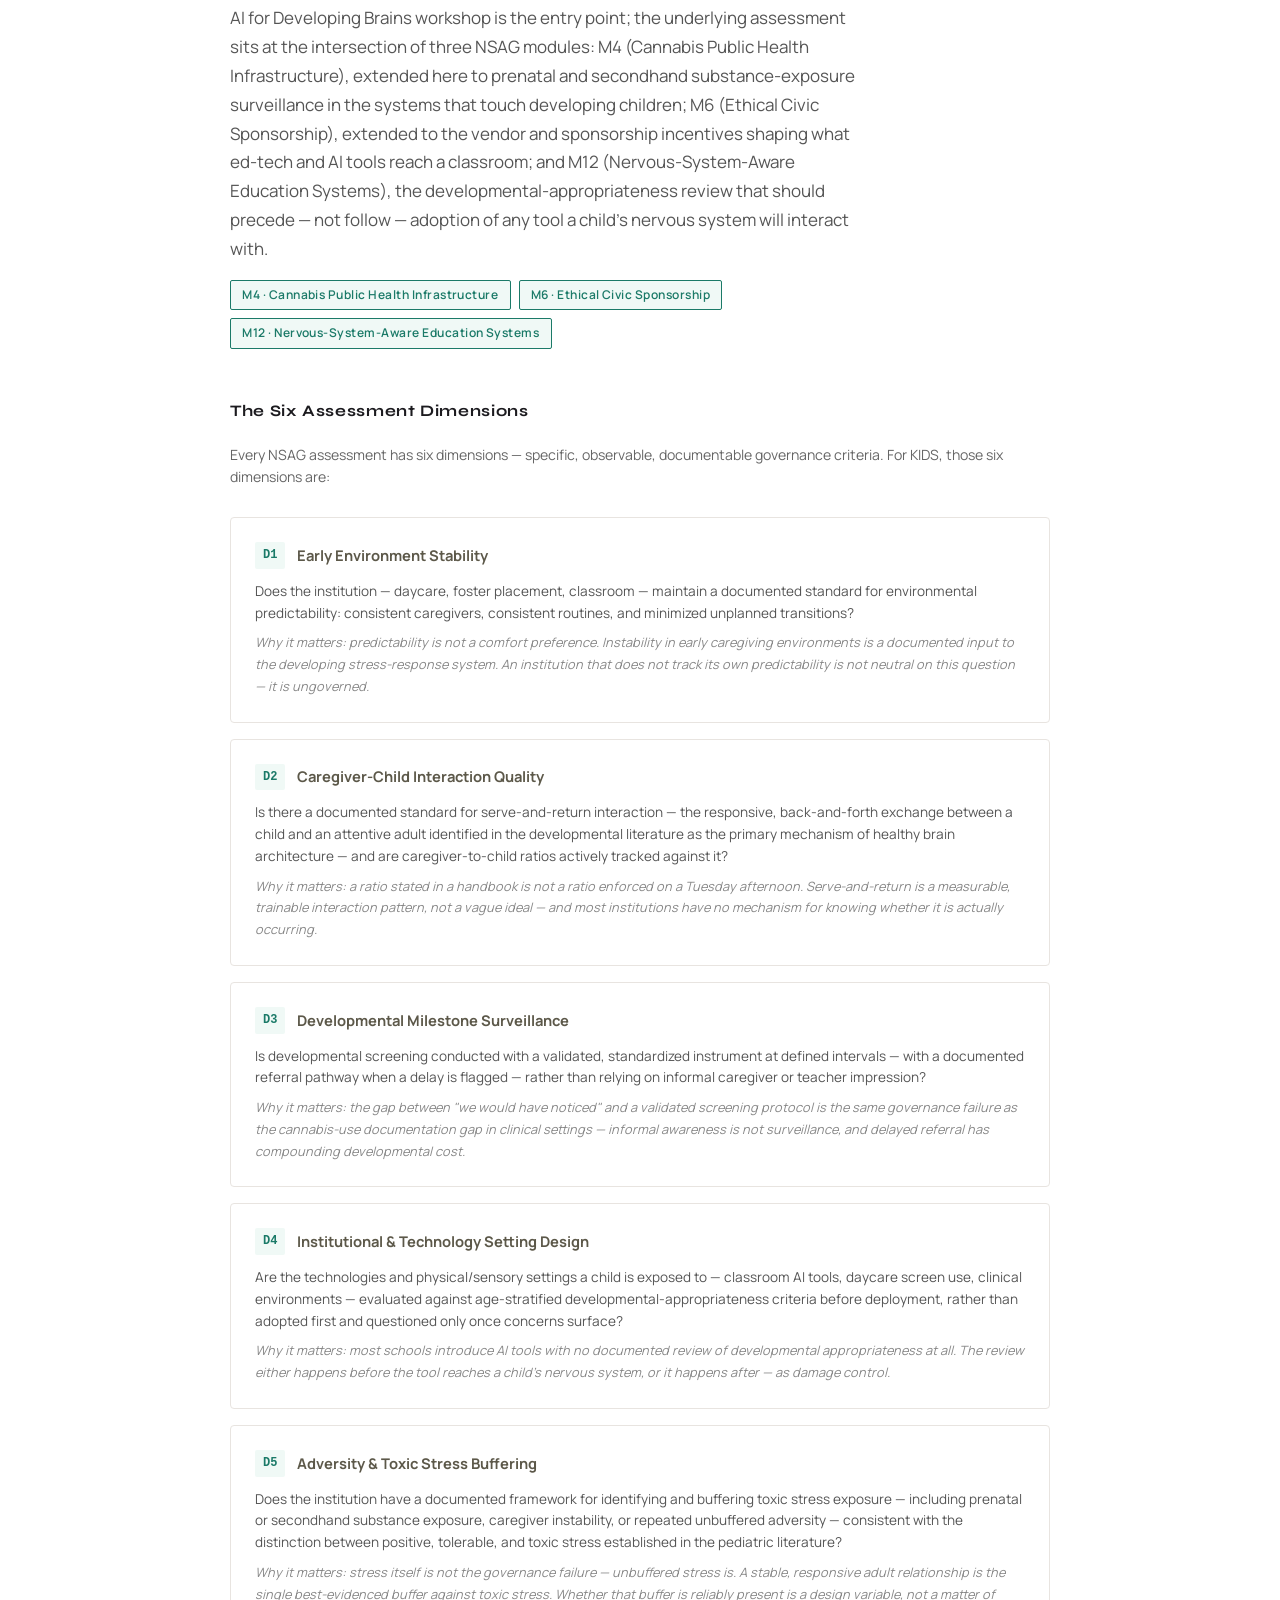
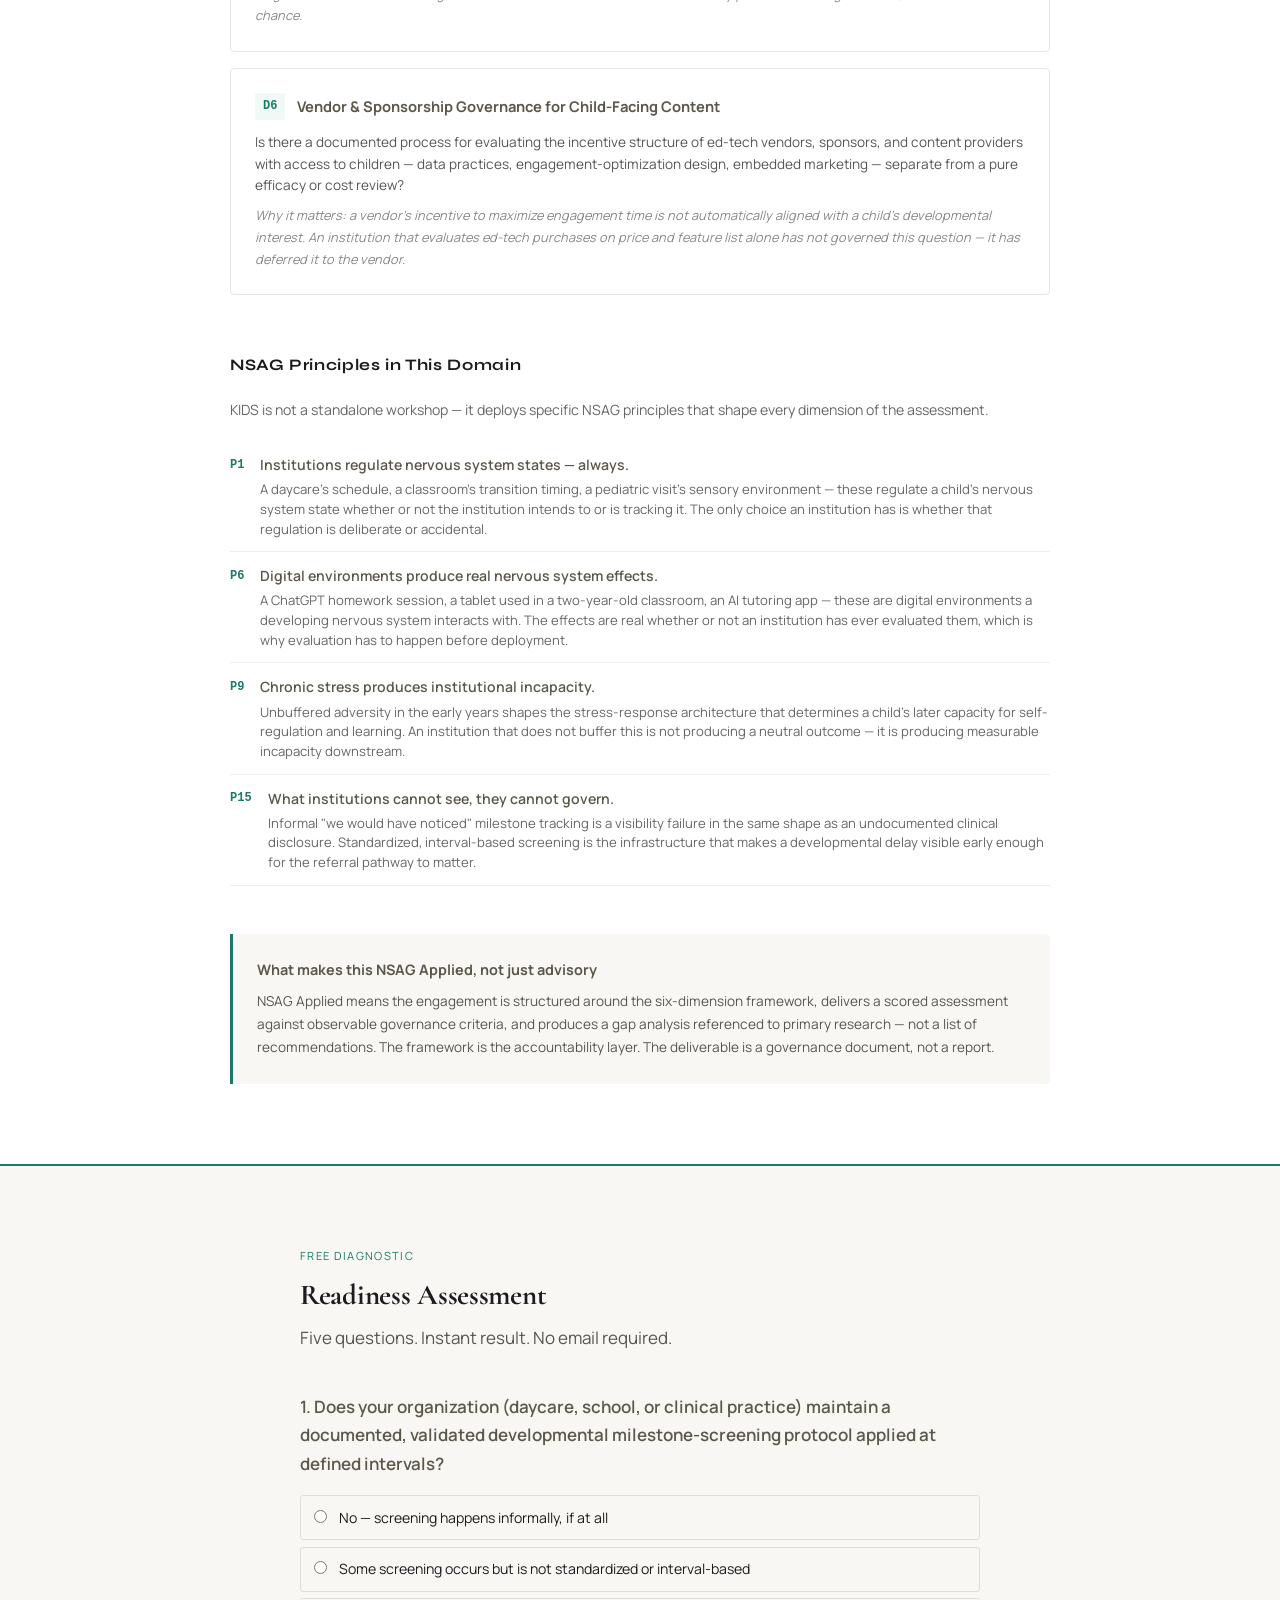
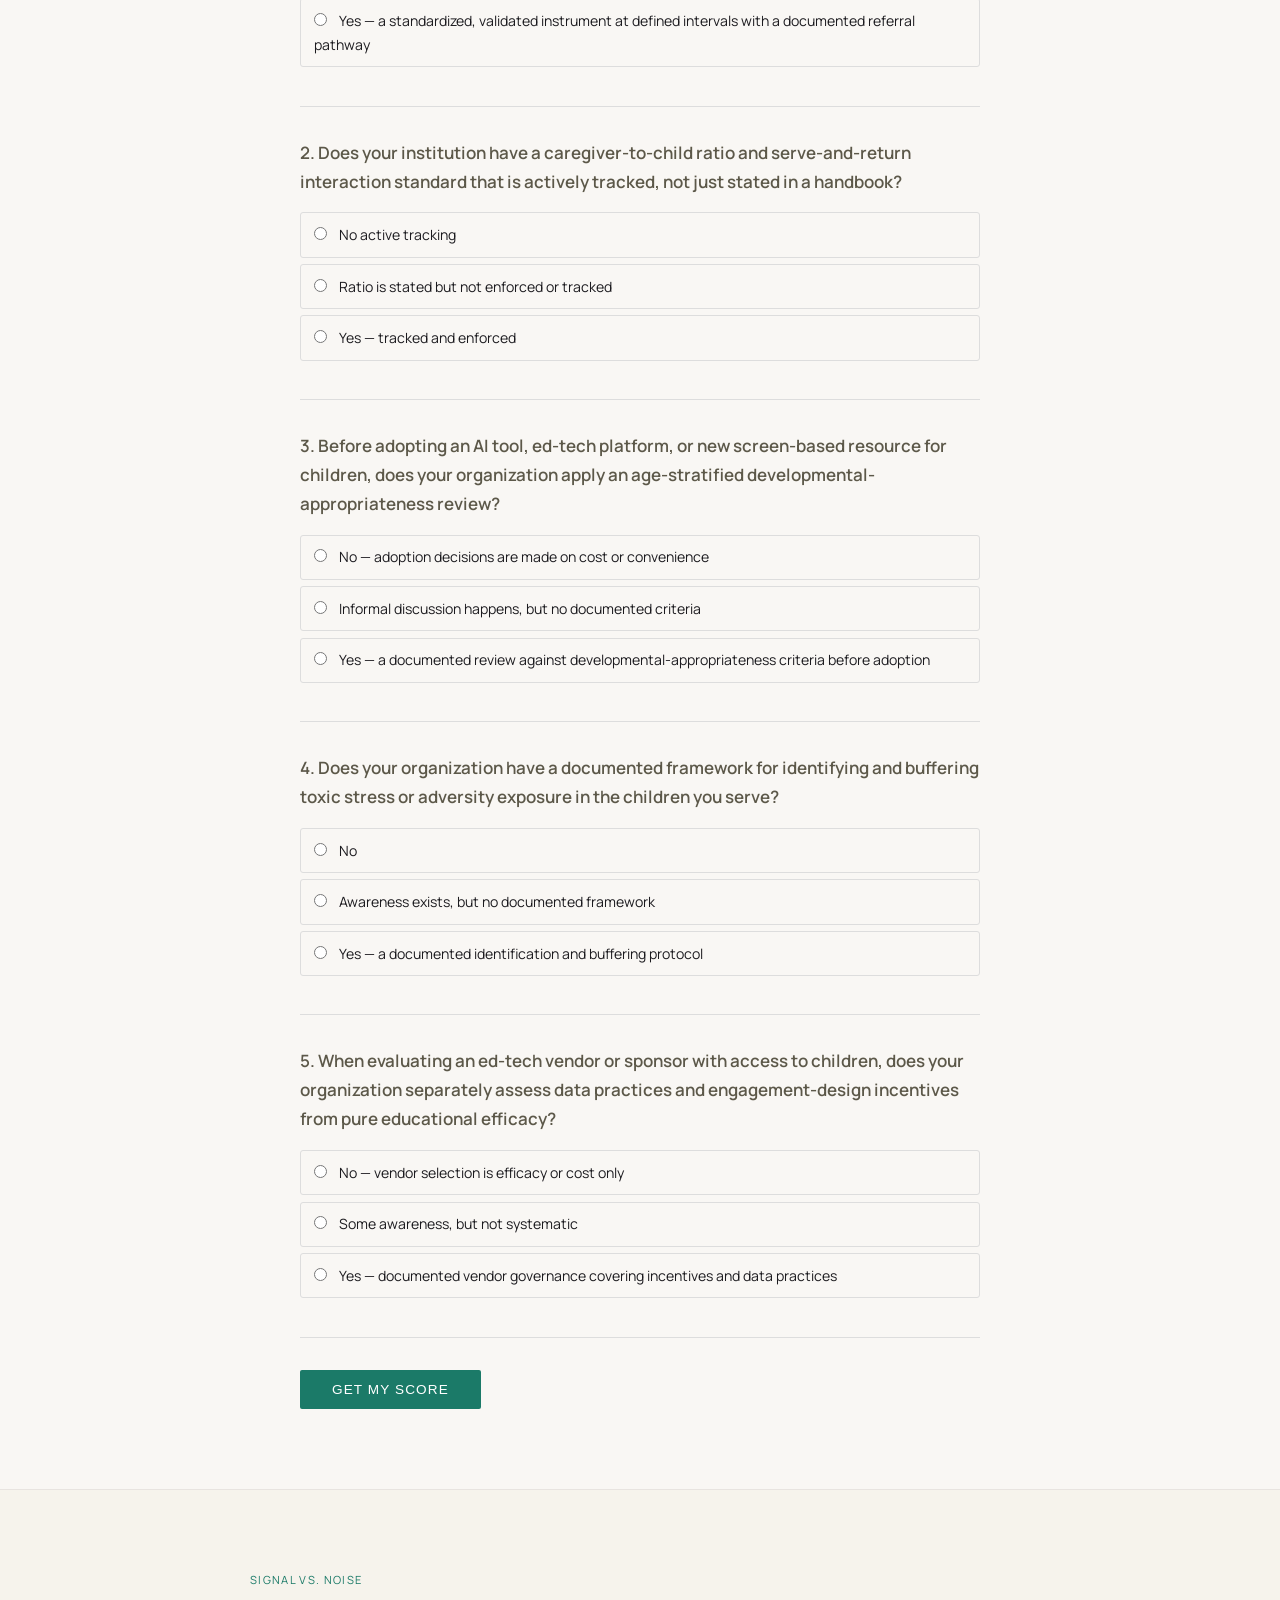
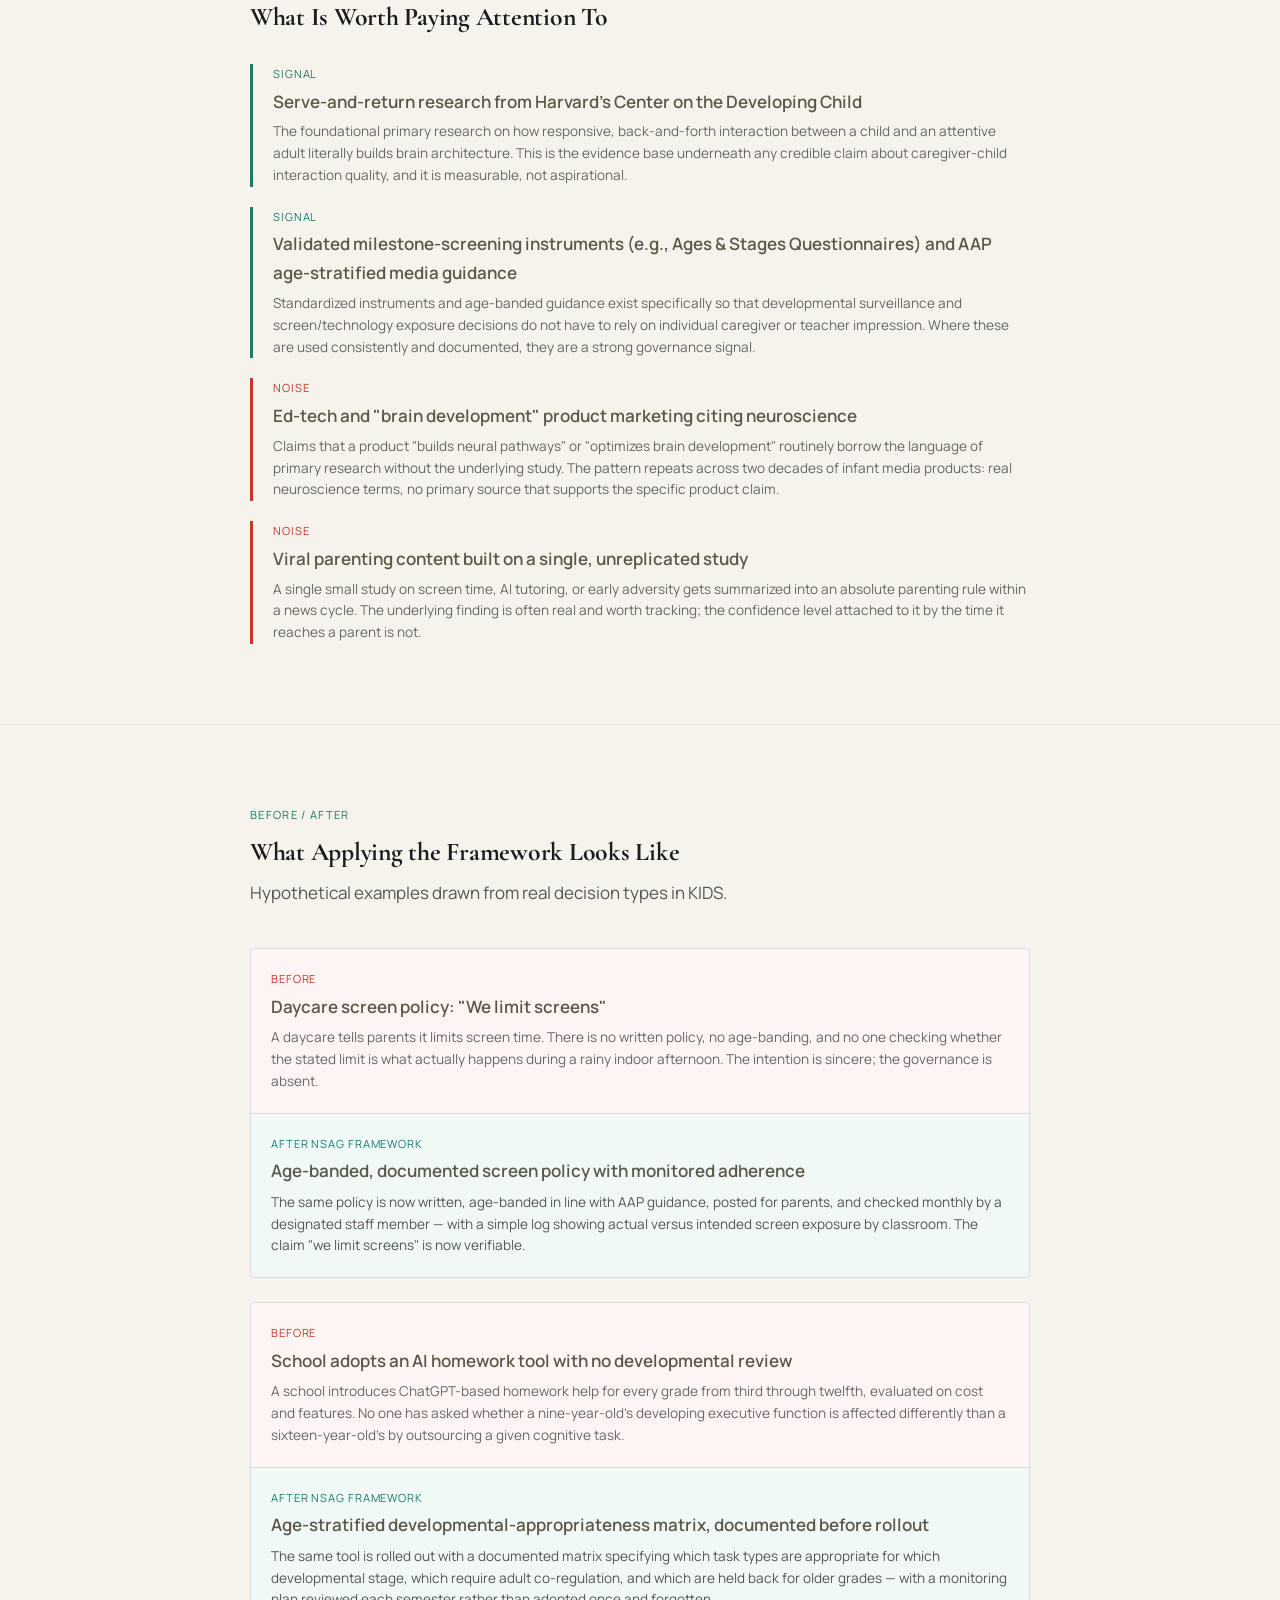
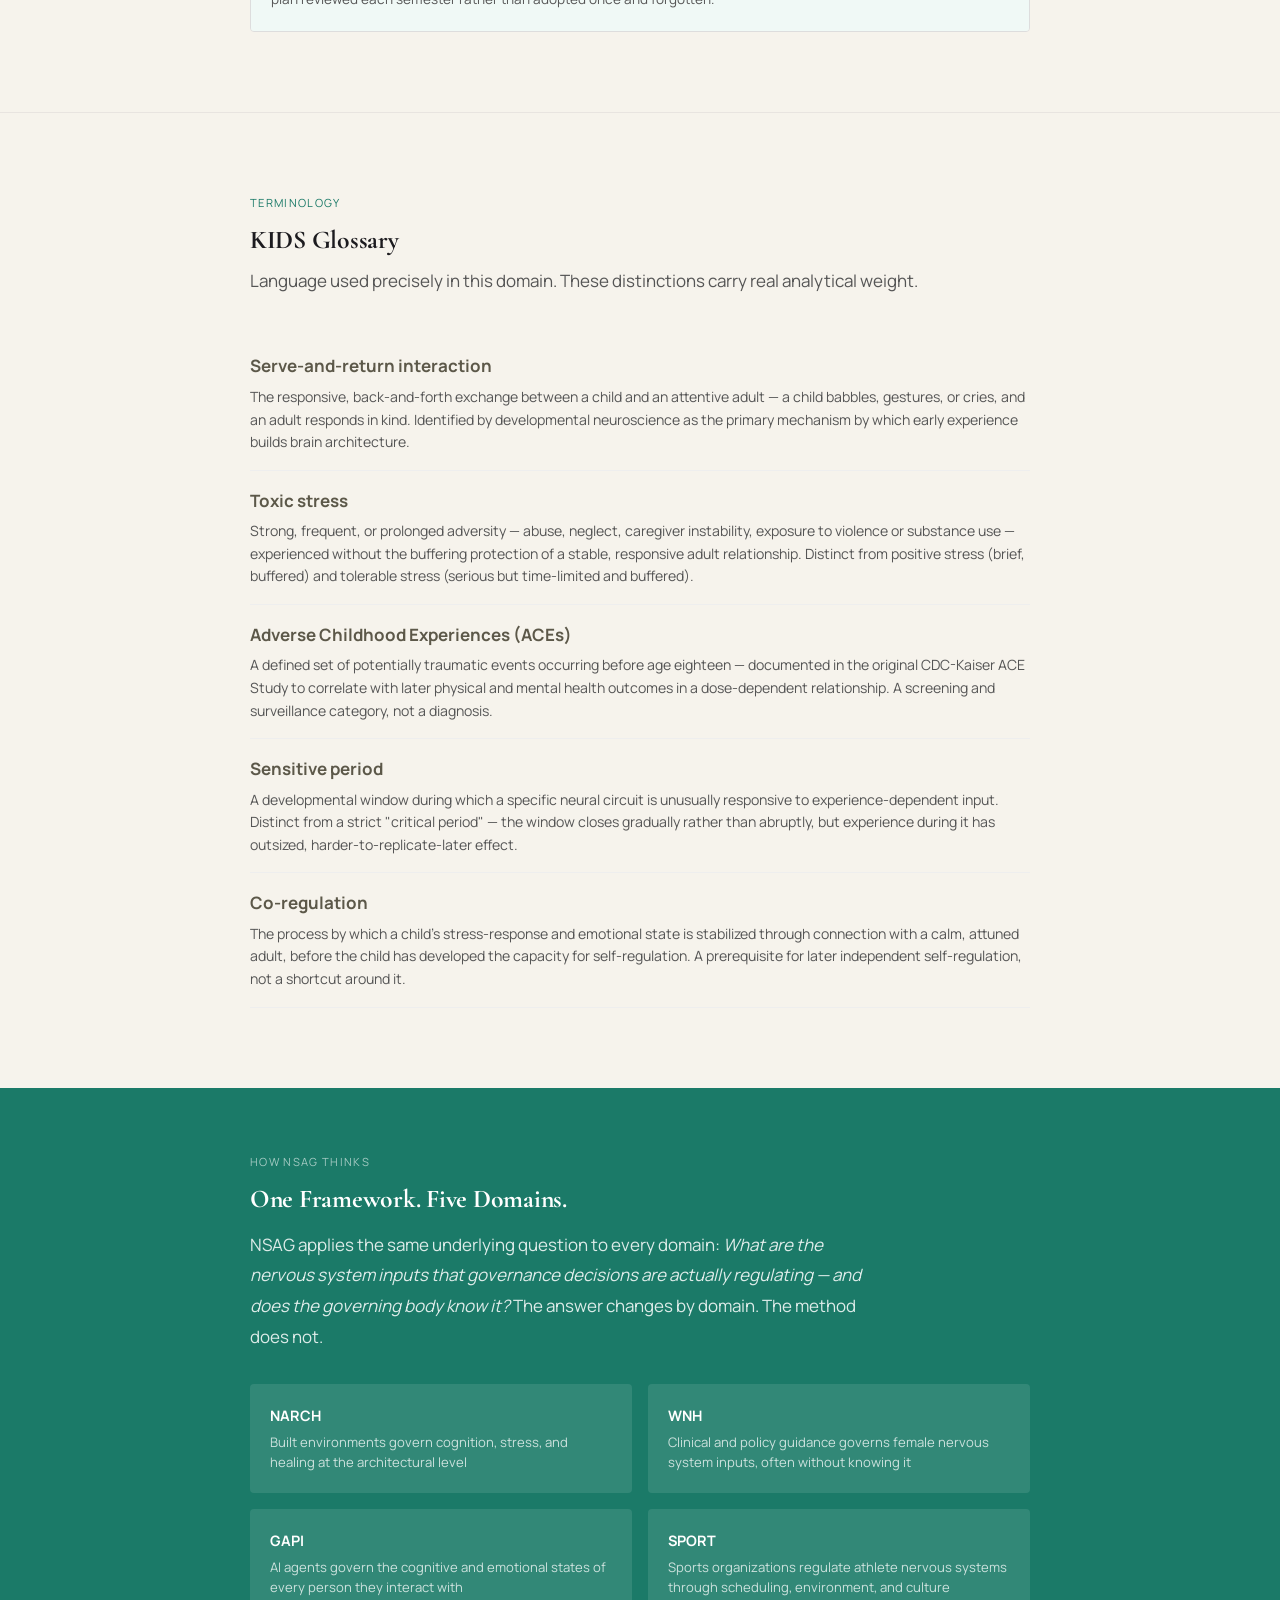
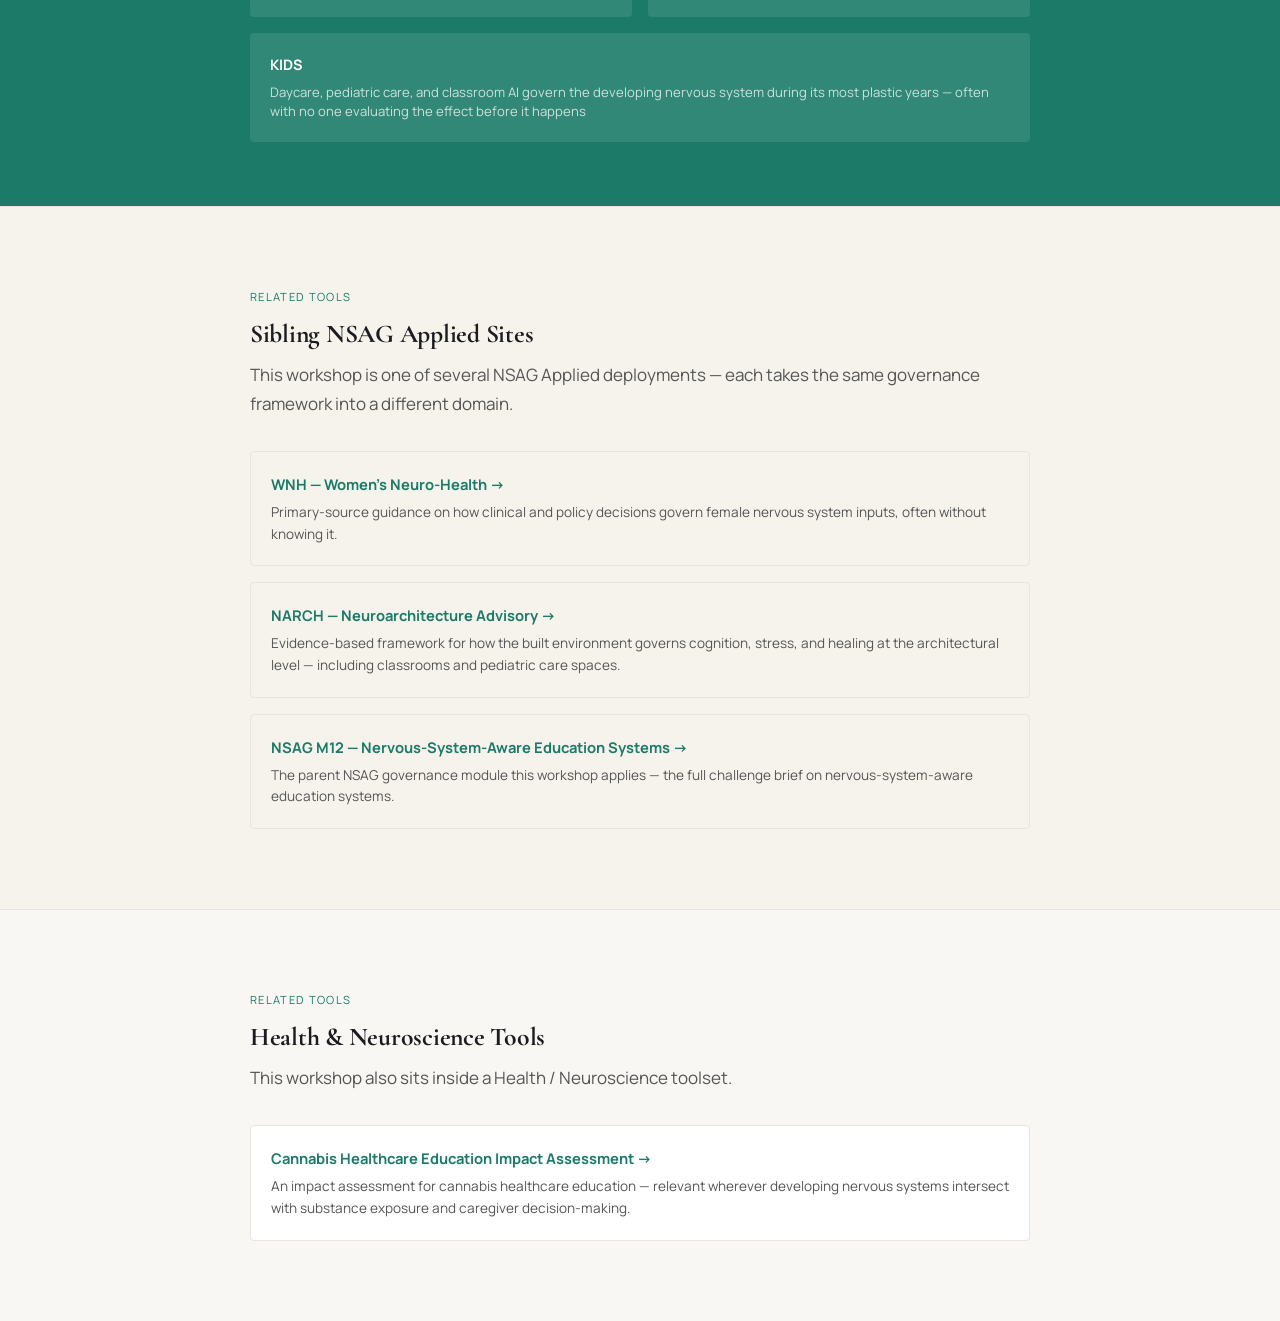
==== commit 196bf19d: "fix: remove dead rncollins.com link from copyright line" ====
--- a/index.html
+++ b/index.html
@@ -1018,7 +1018,7 @@
 
 <!-- FOOTER -->
 <footer>
-  © 2026 Rayven-Nikkita Collins LLC · All rights reserved · <a href="https://rncollins.com" target="_blank" rel="noopener">rncollins.com</a>
+  © 2026 Rayven-Nikkita Collins LLC · All rights reserved
   <p style="margin-top:0.75rem;font-size:0.75rem;opacity:0.5">Part of the <a href="https://nsag-site.vercel.app/m12" style="color:inherit;text-decoration:underline;text-underline-offset:3px">NSAG M12 Framework</a> · Nervous-System-Aware Education Systems</p>
   <p style="margin-top:0.75rem;font-size:0.75rem;opacity:0.5">Built by <a href="https://aloha-ai-consulting.vercel.app" target="_blank" rel="noopener">Aloha AI</a>. Explore all AI tools and projects at <a href="https://rn-portfolio-khaki.vercel.app" target="_blank" rel="noopener">RN Builds</a>.</p>
 </footer>
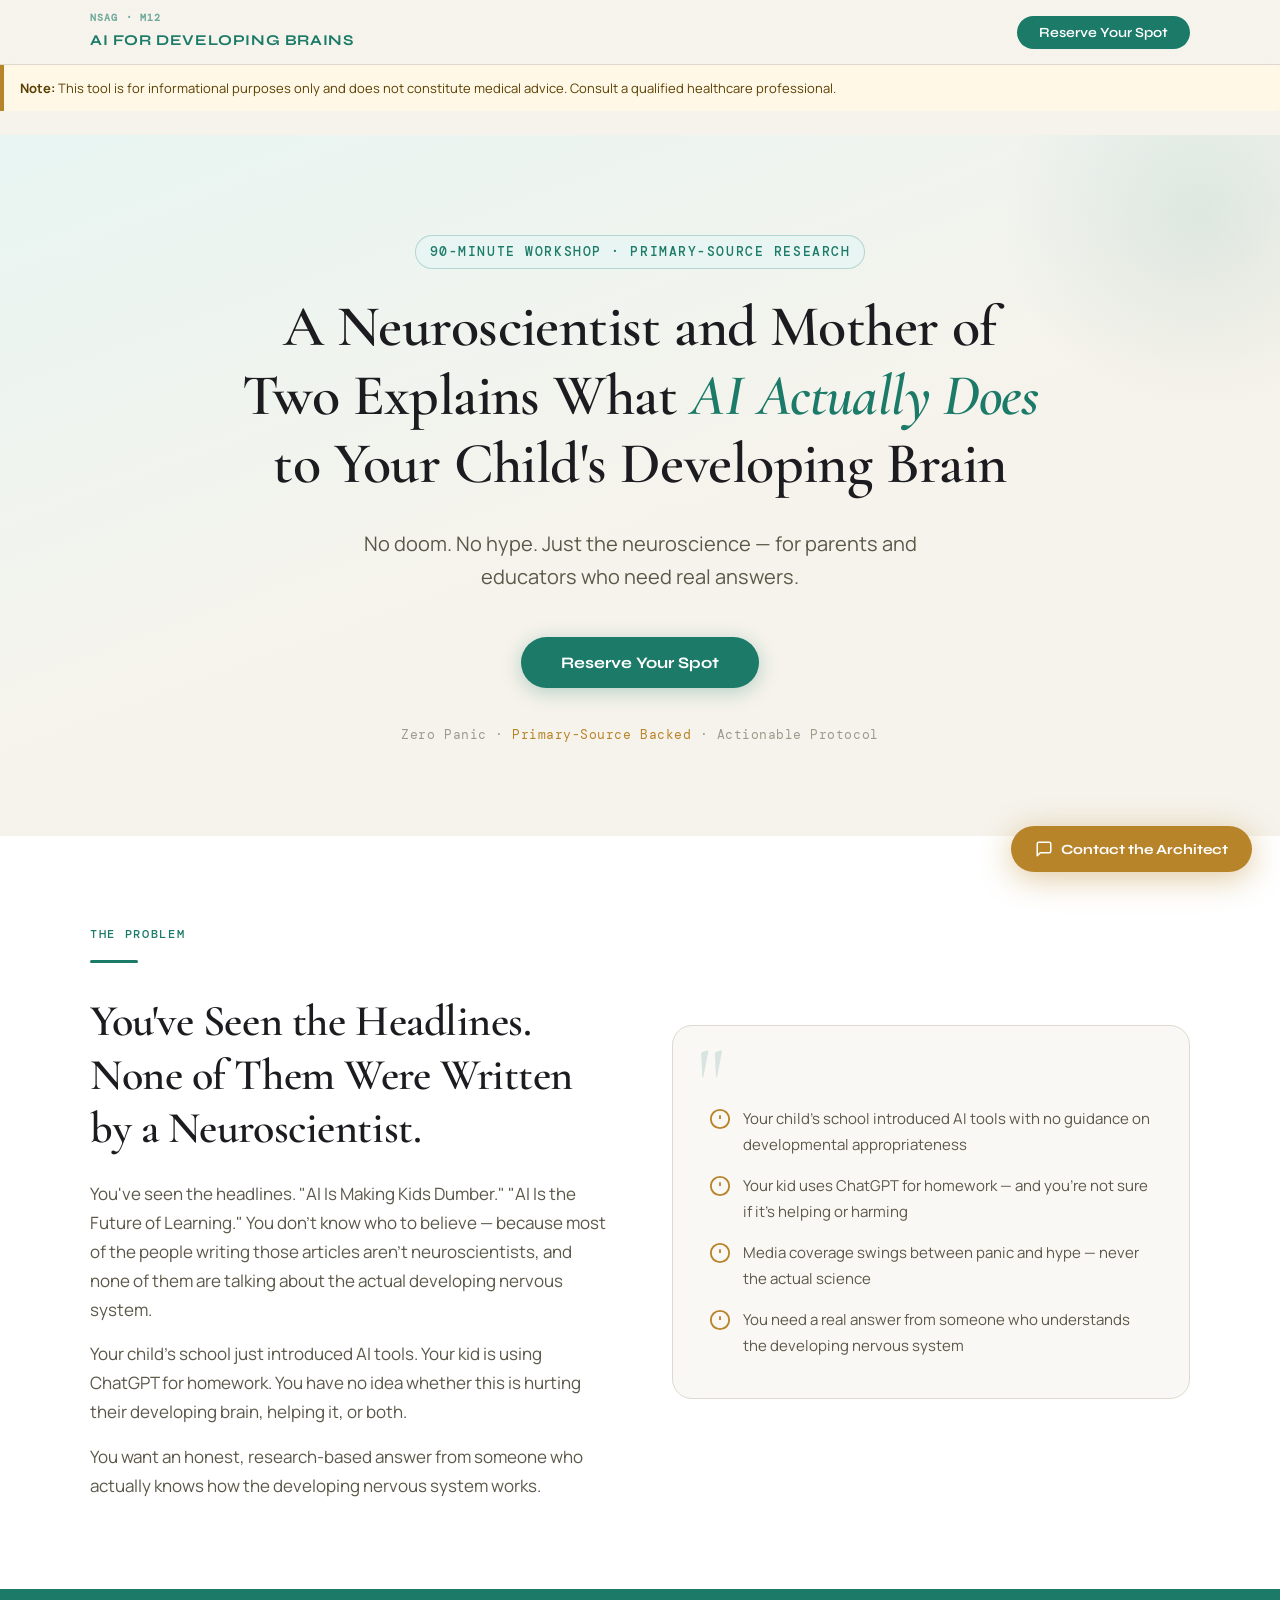
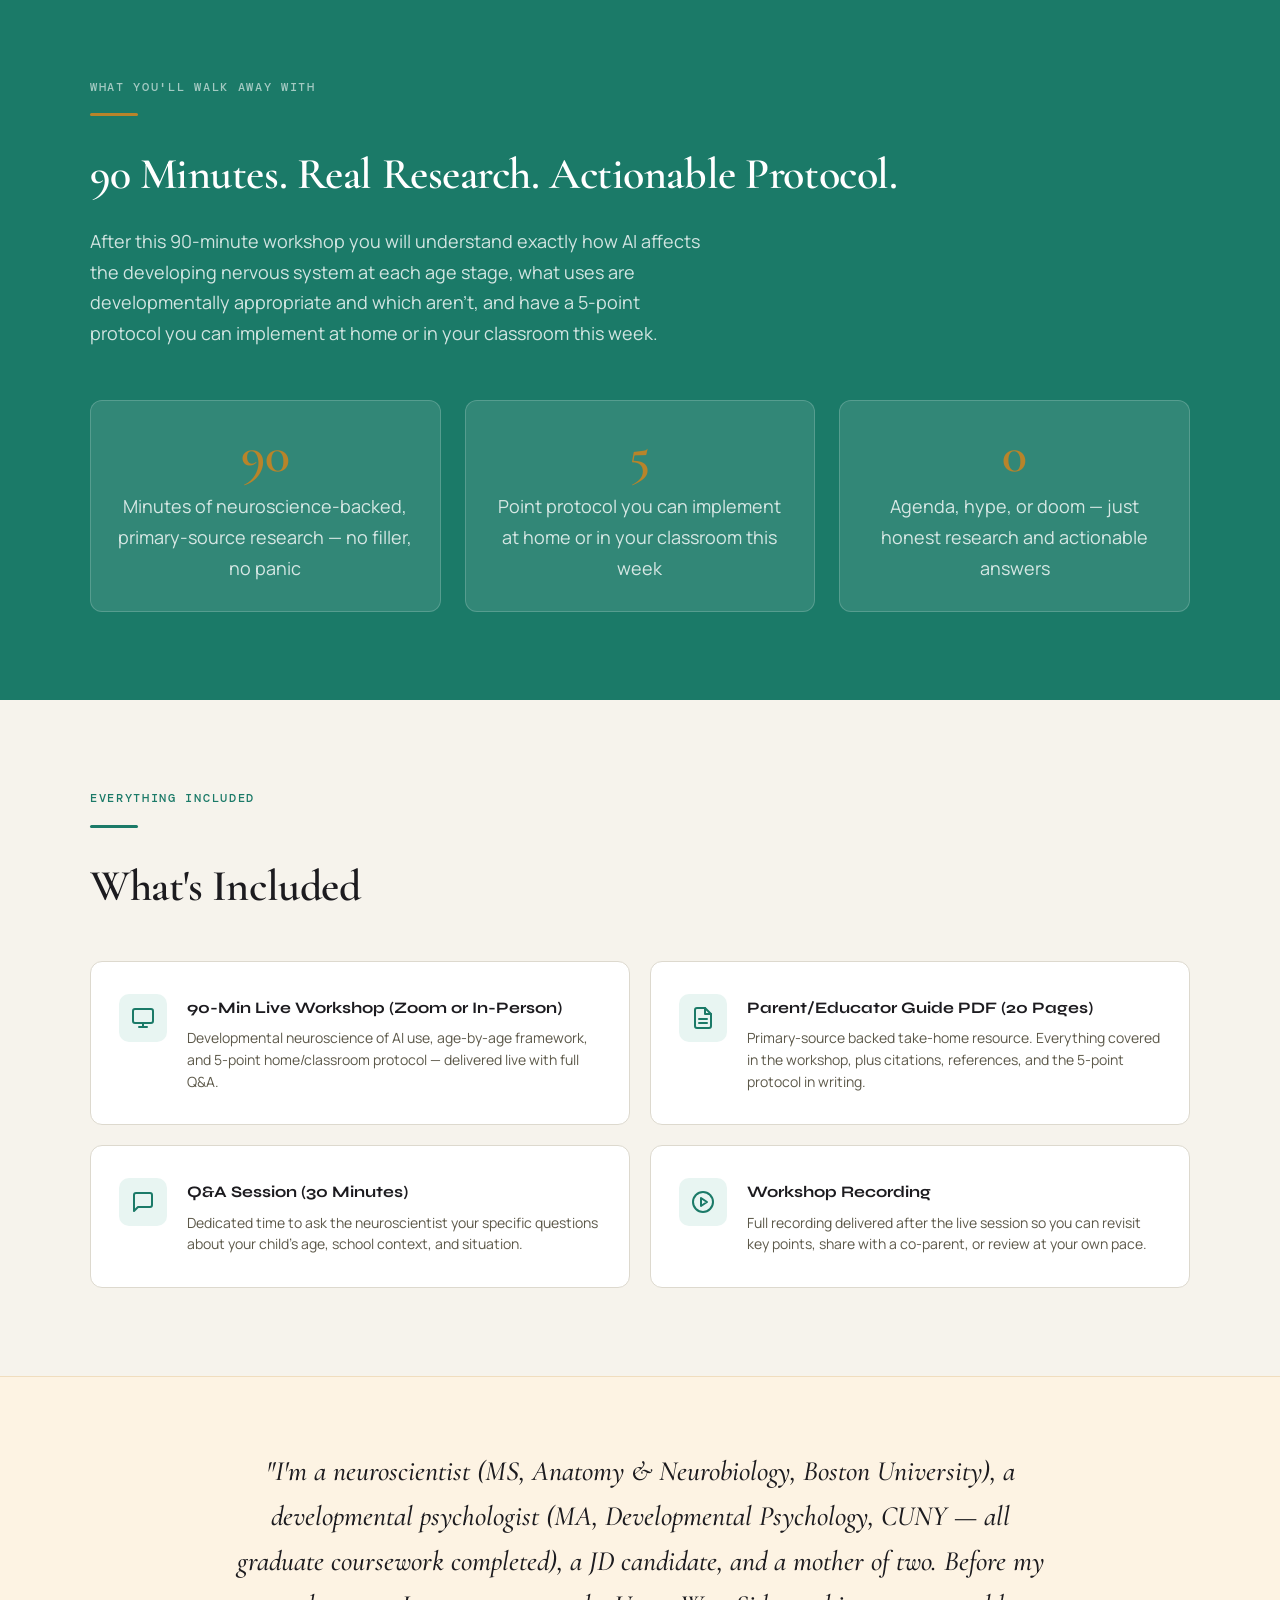
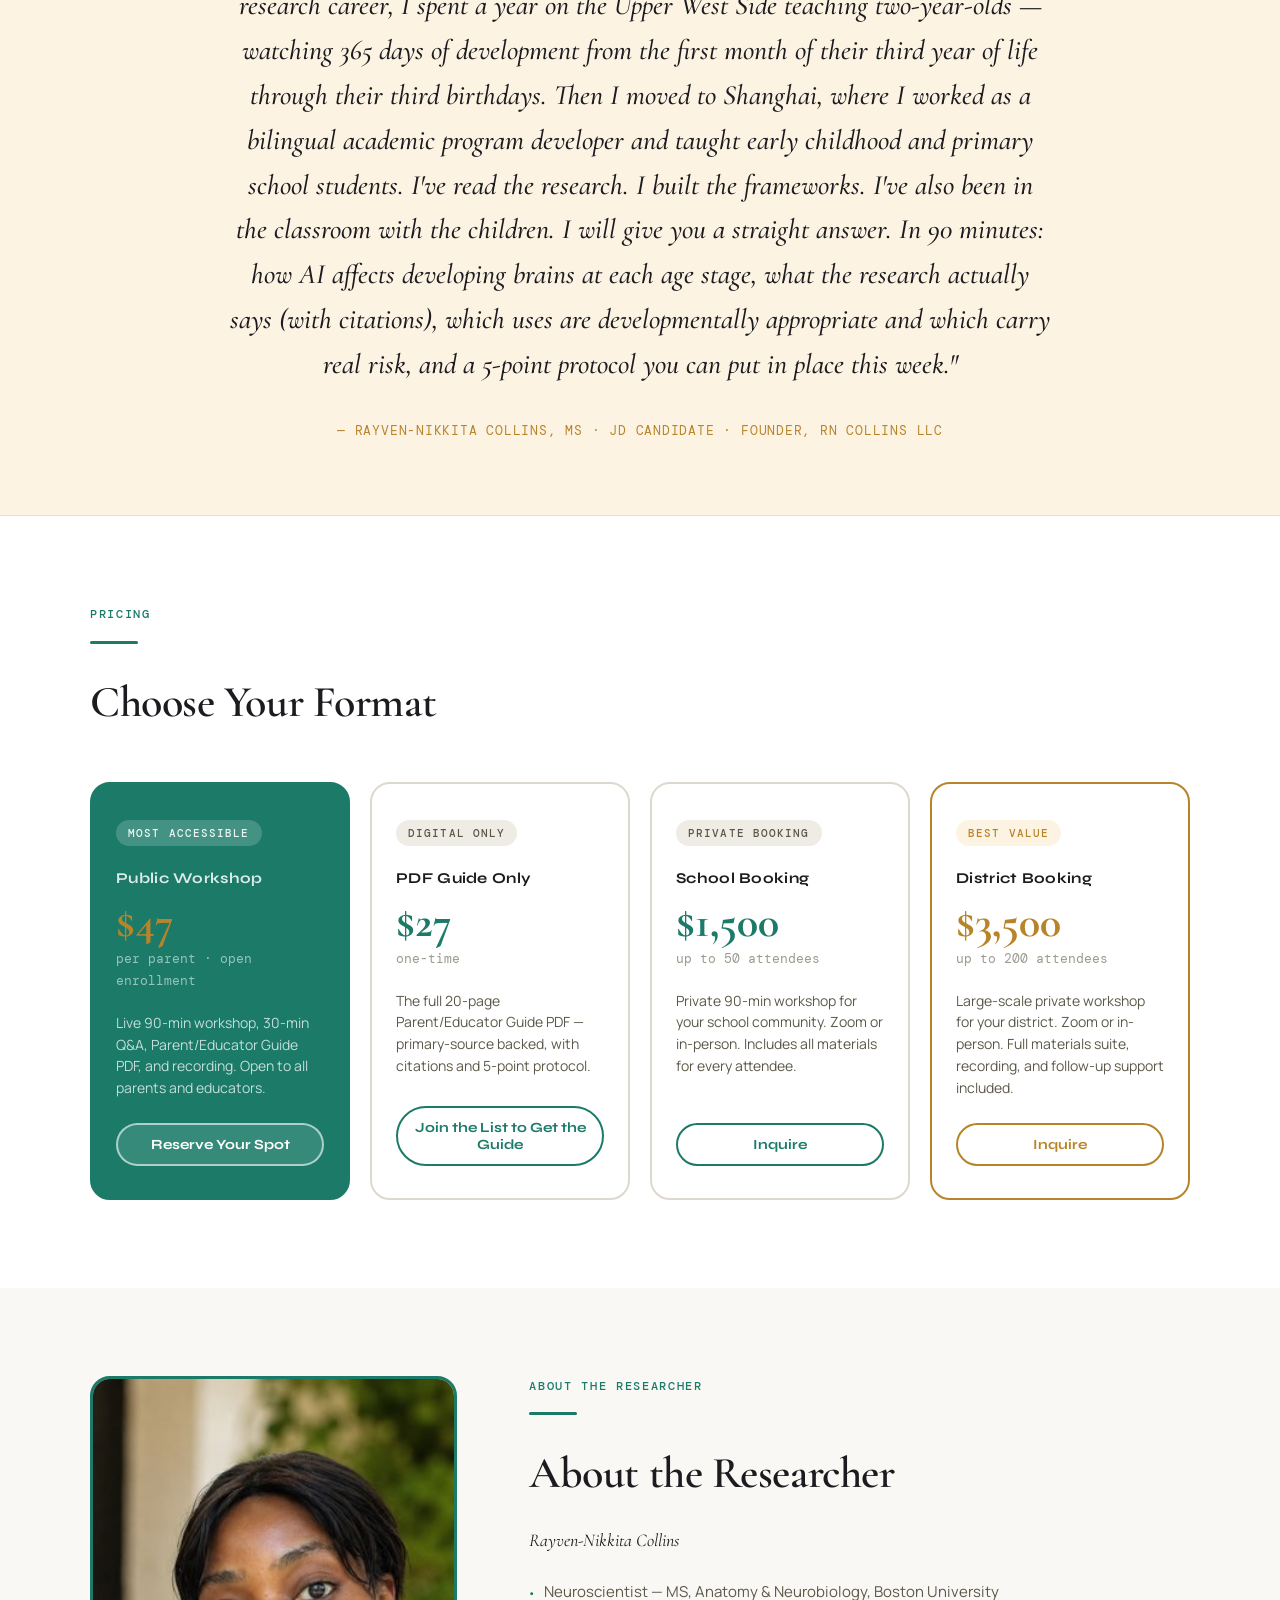
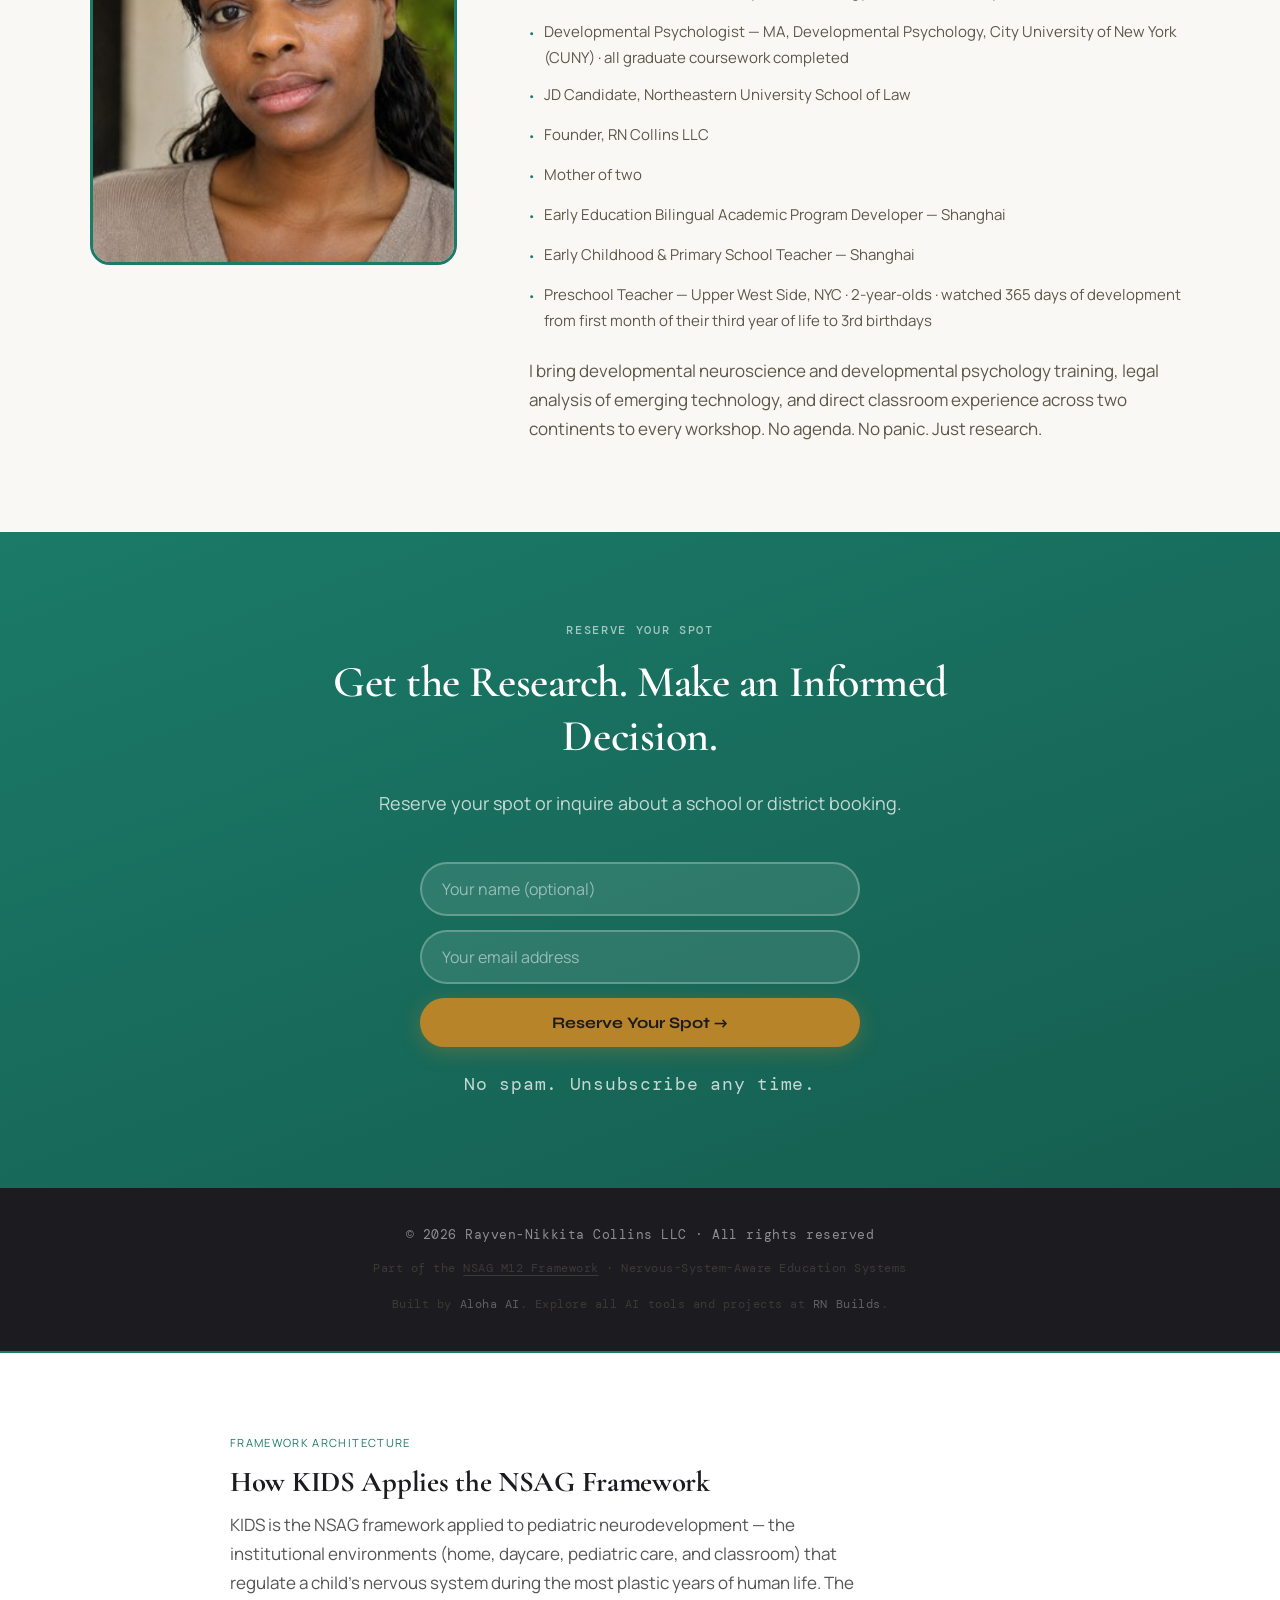
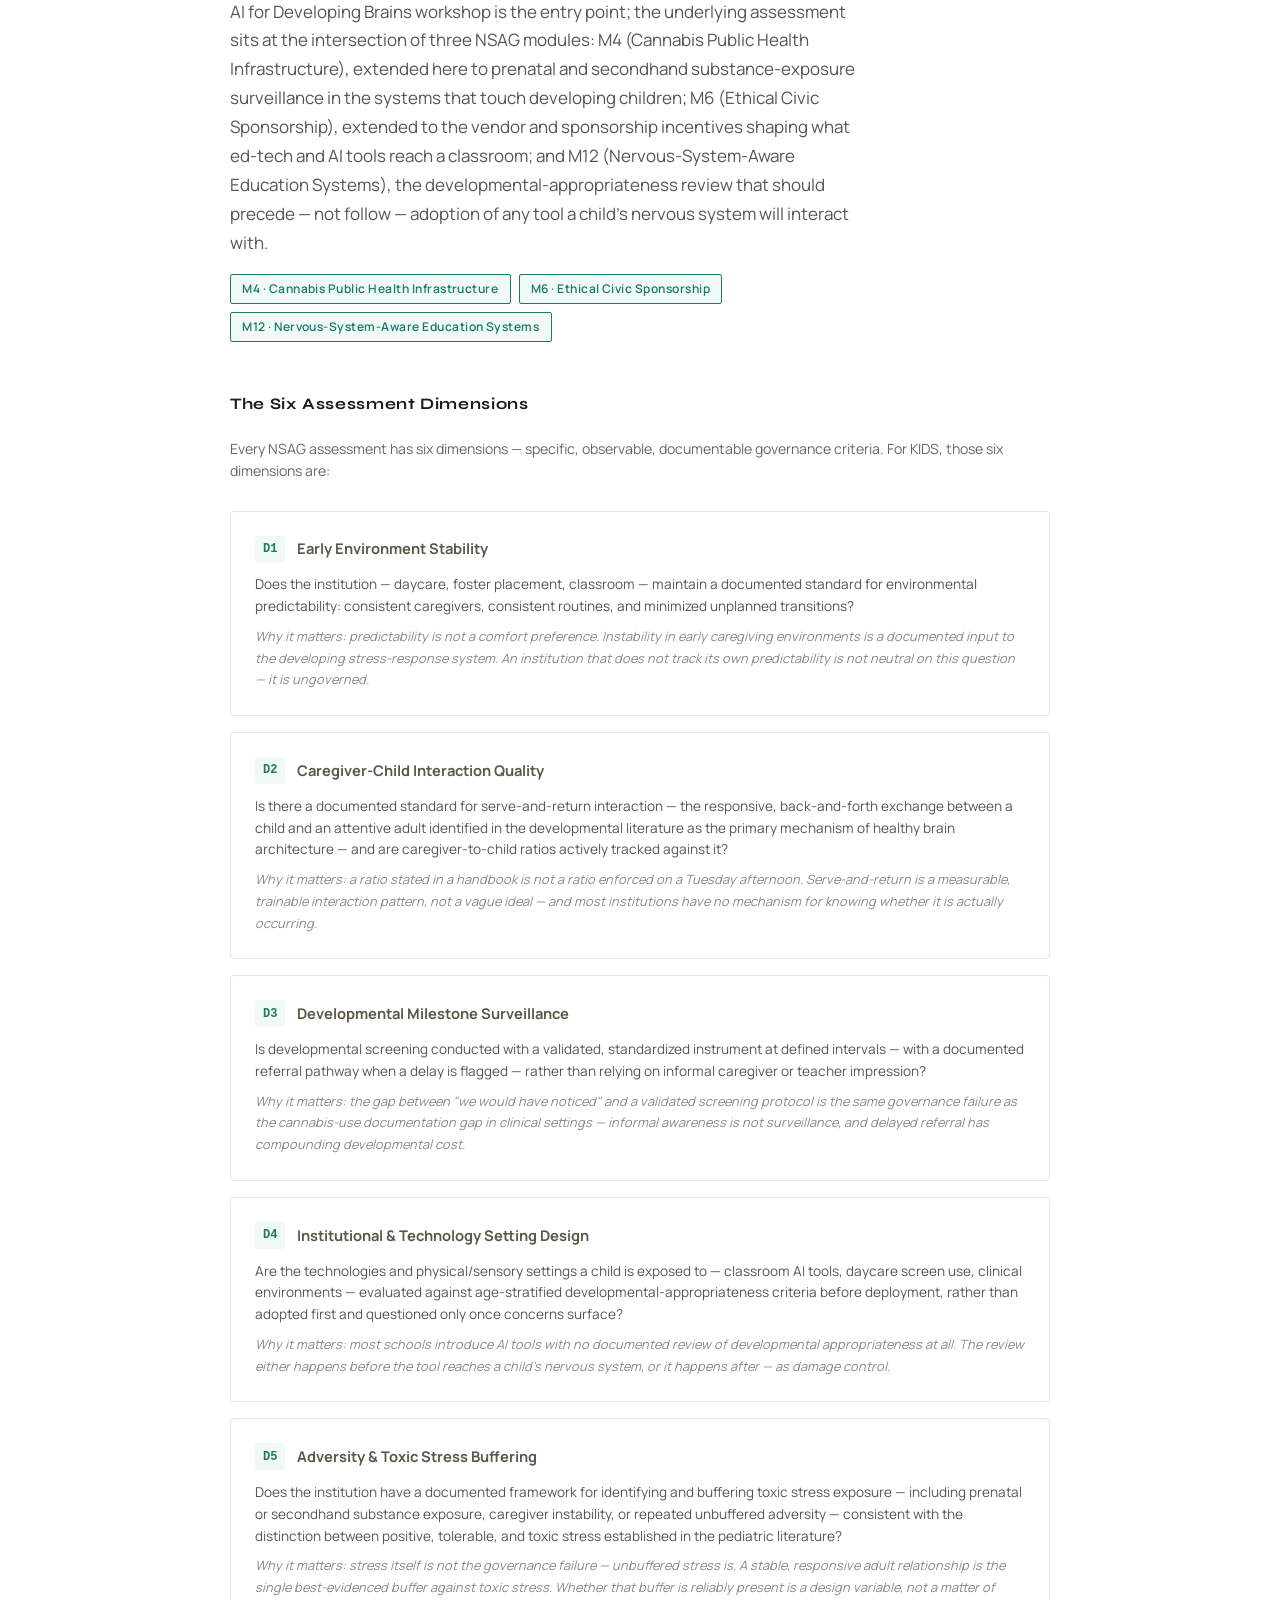
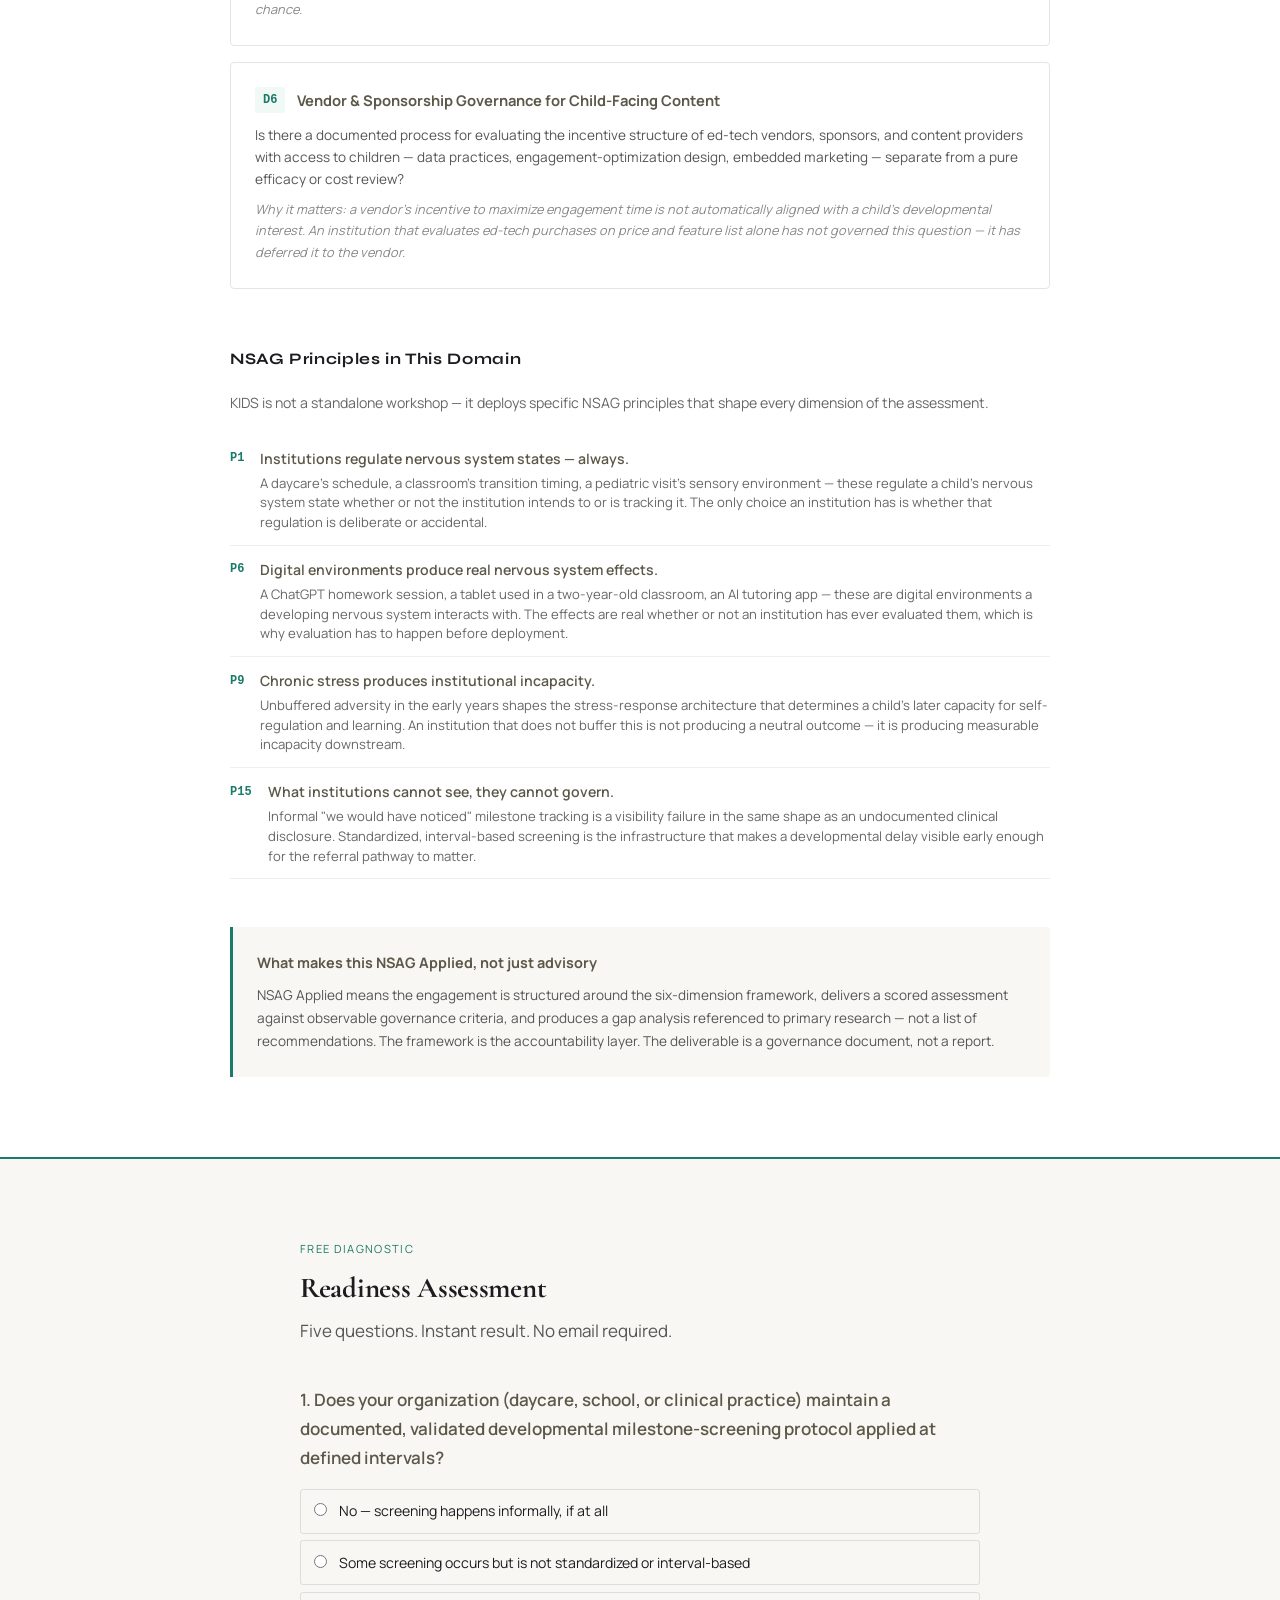
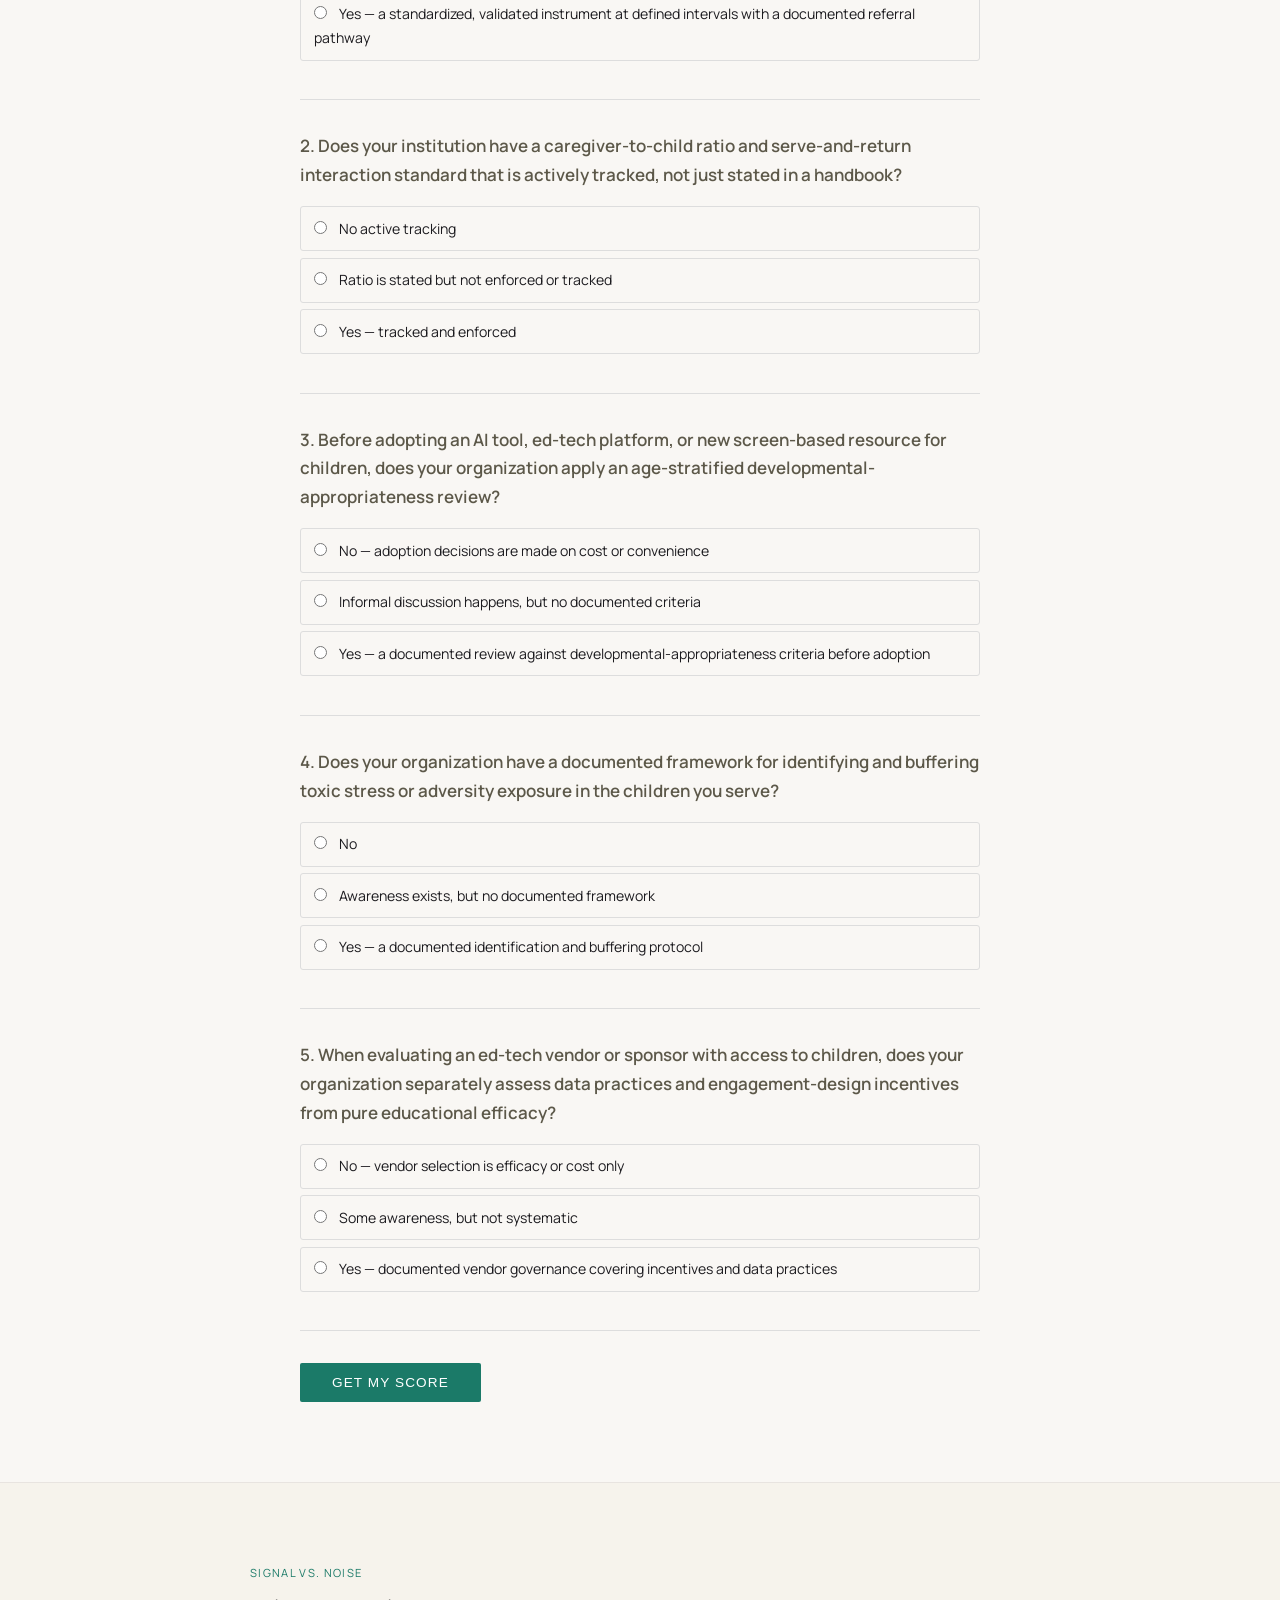
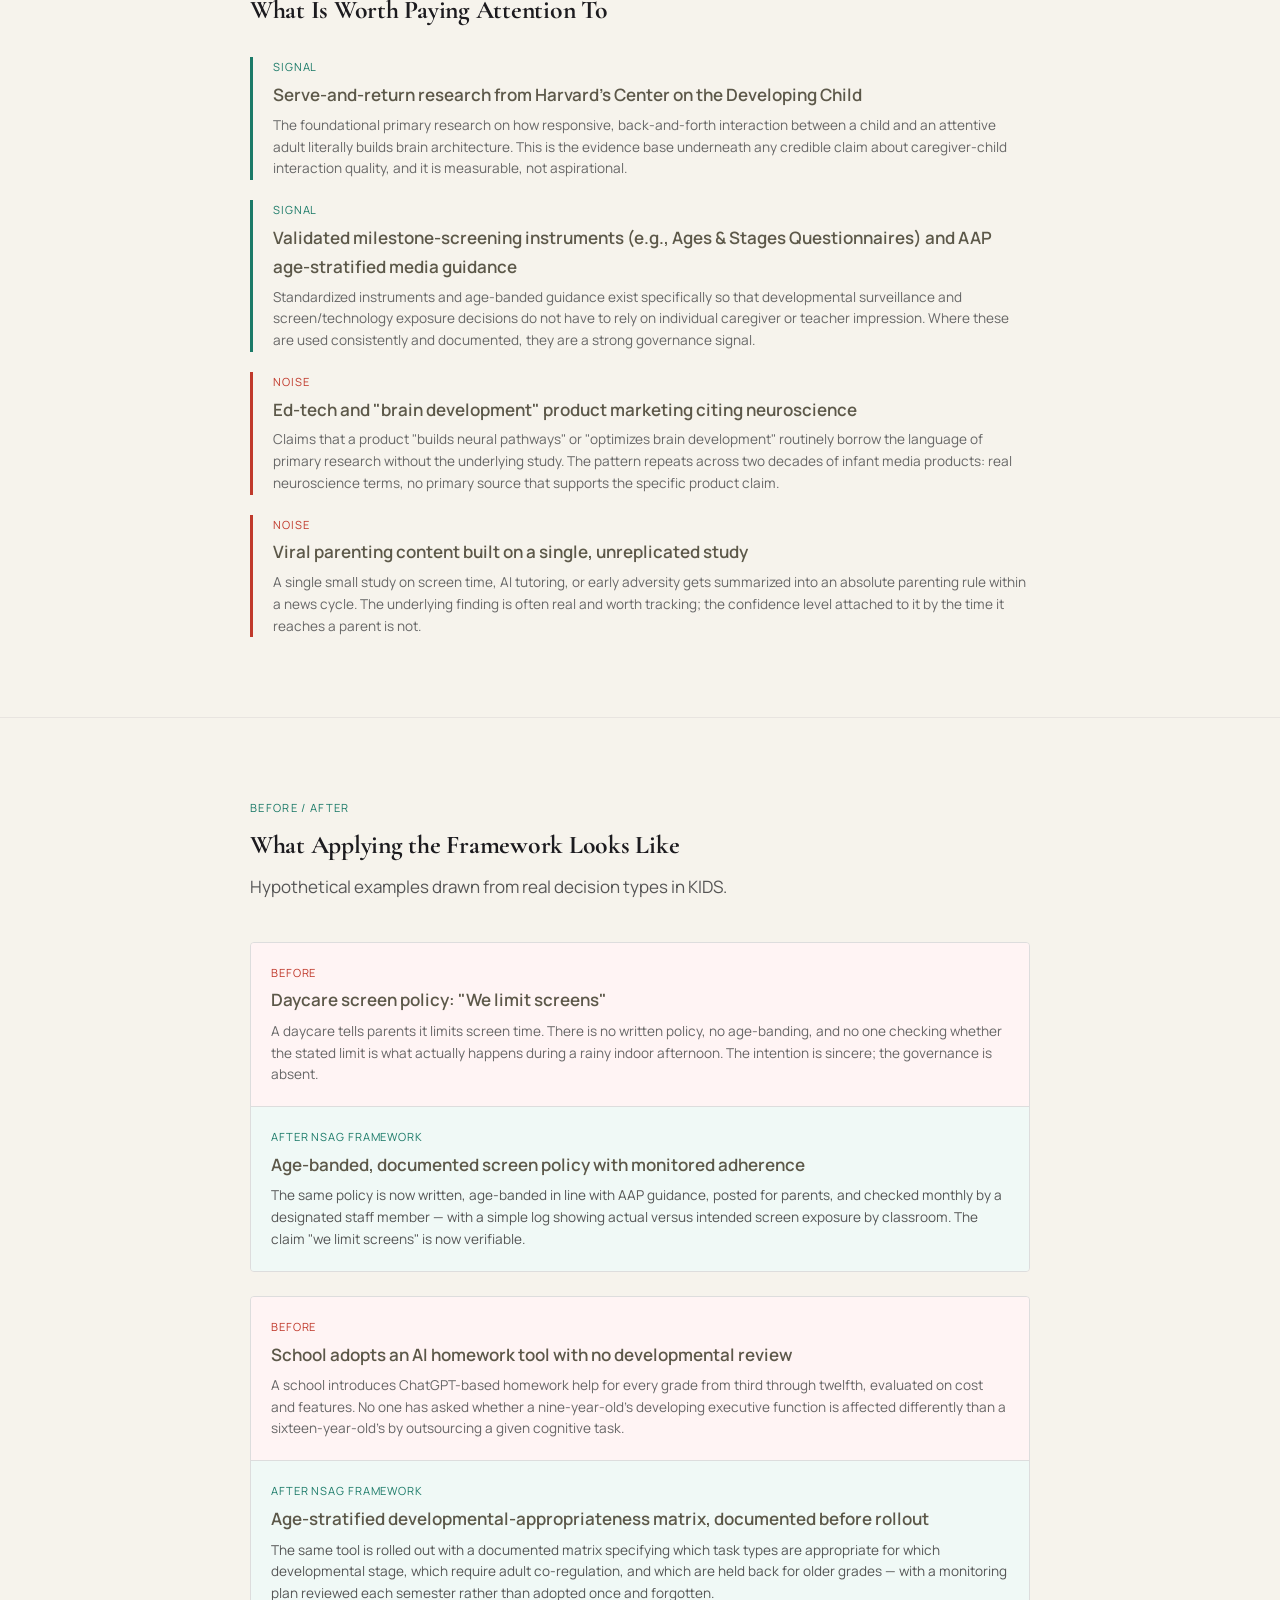
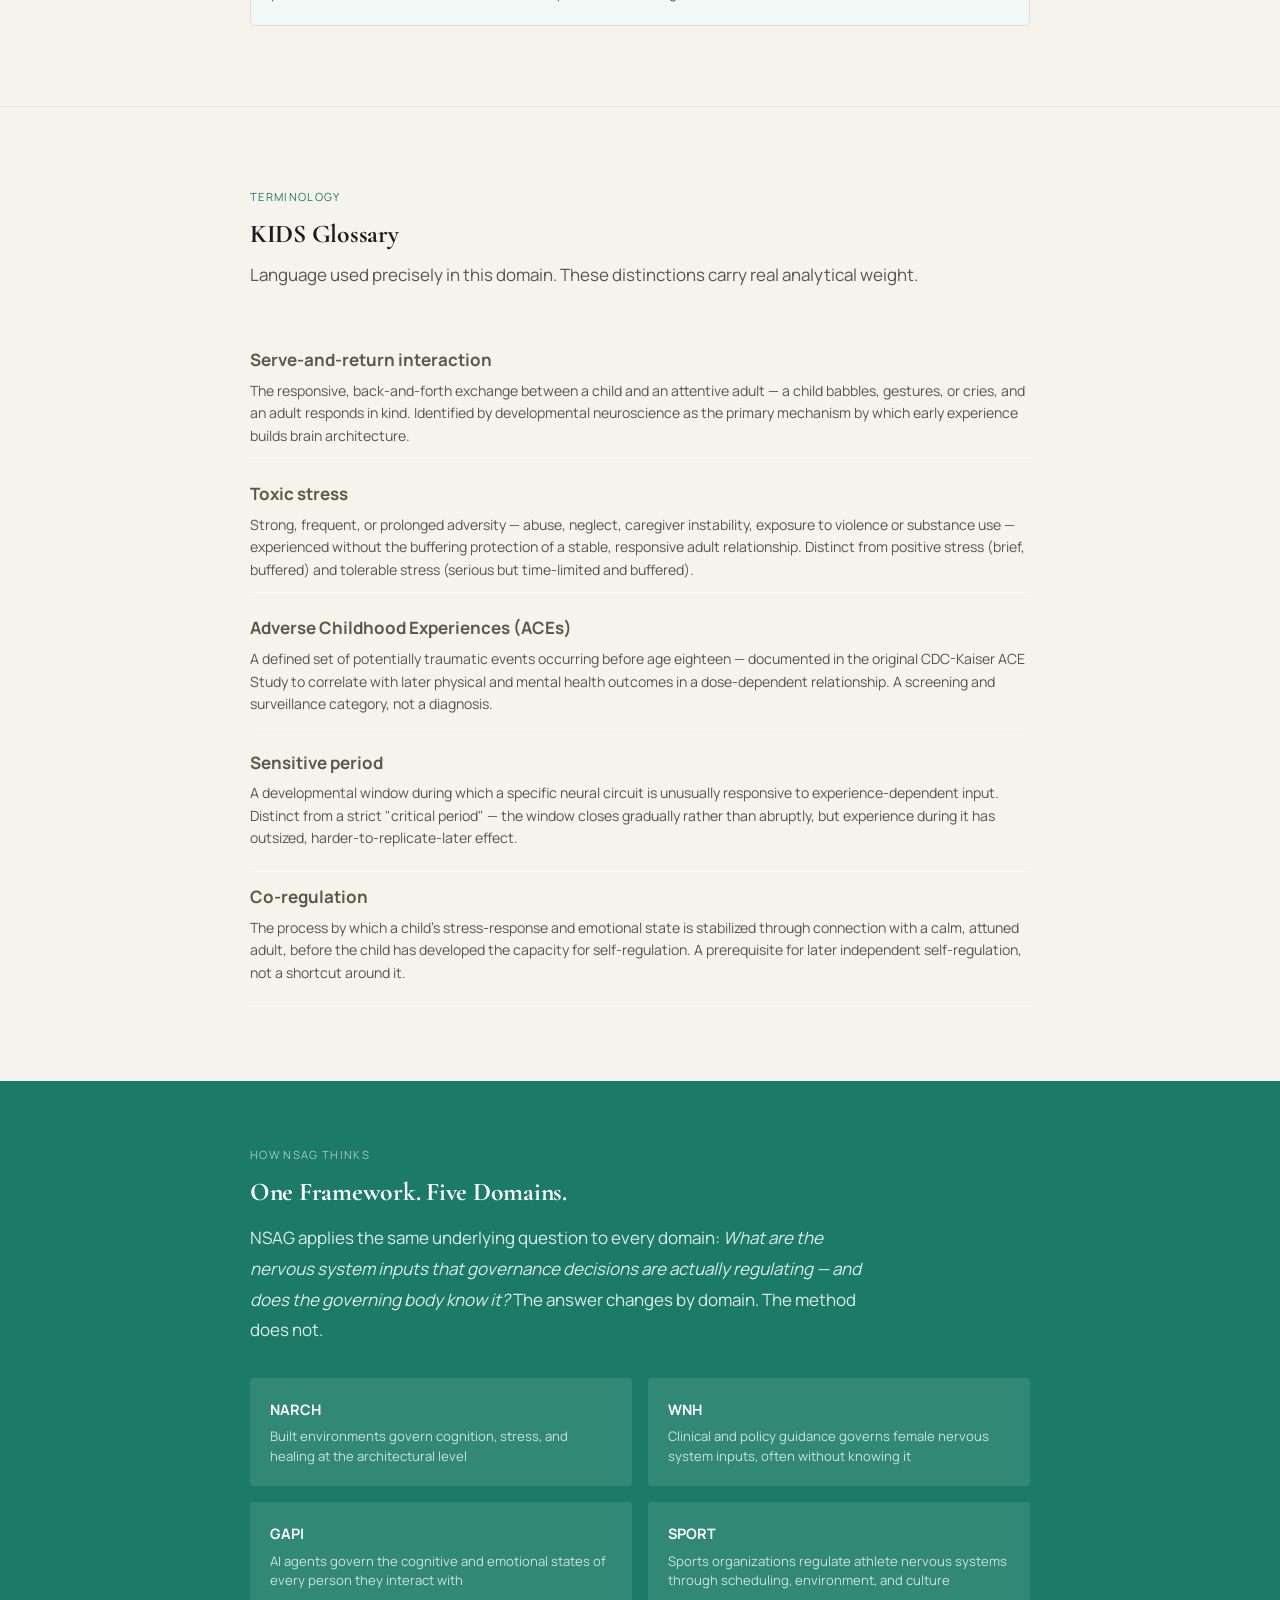
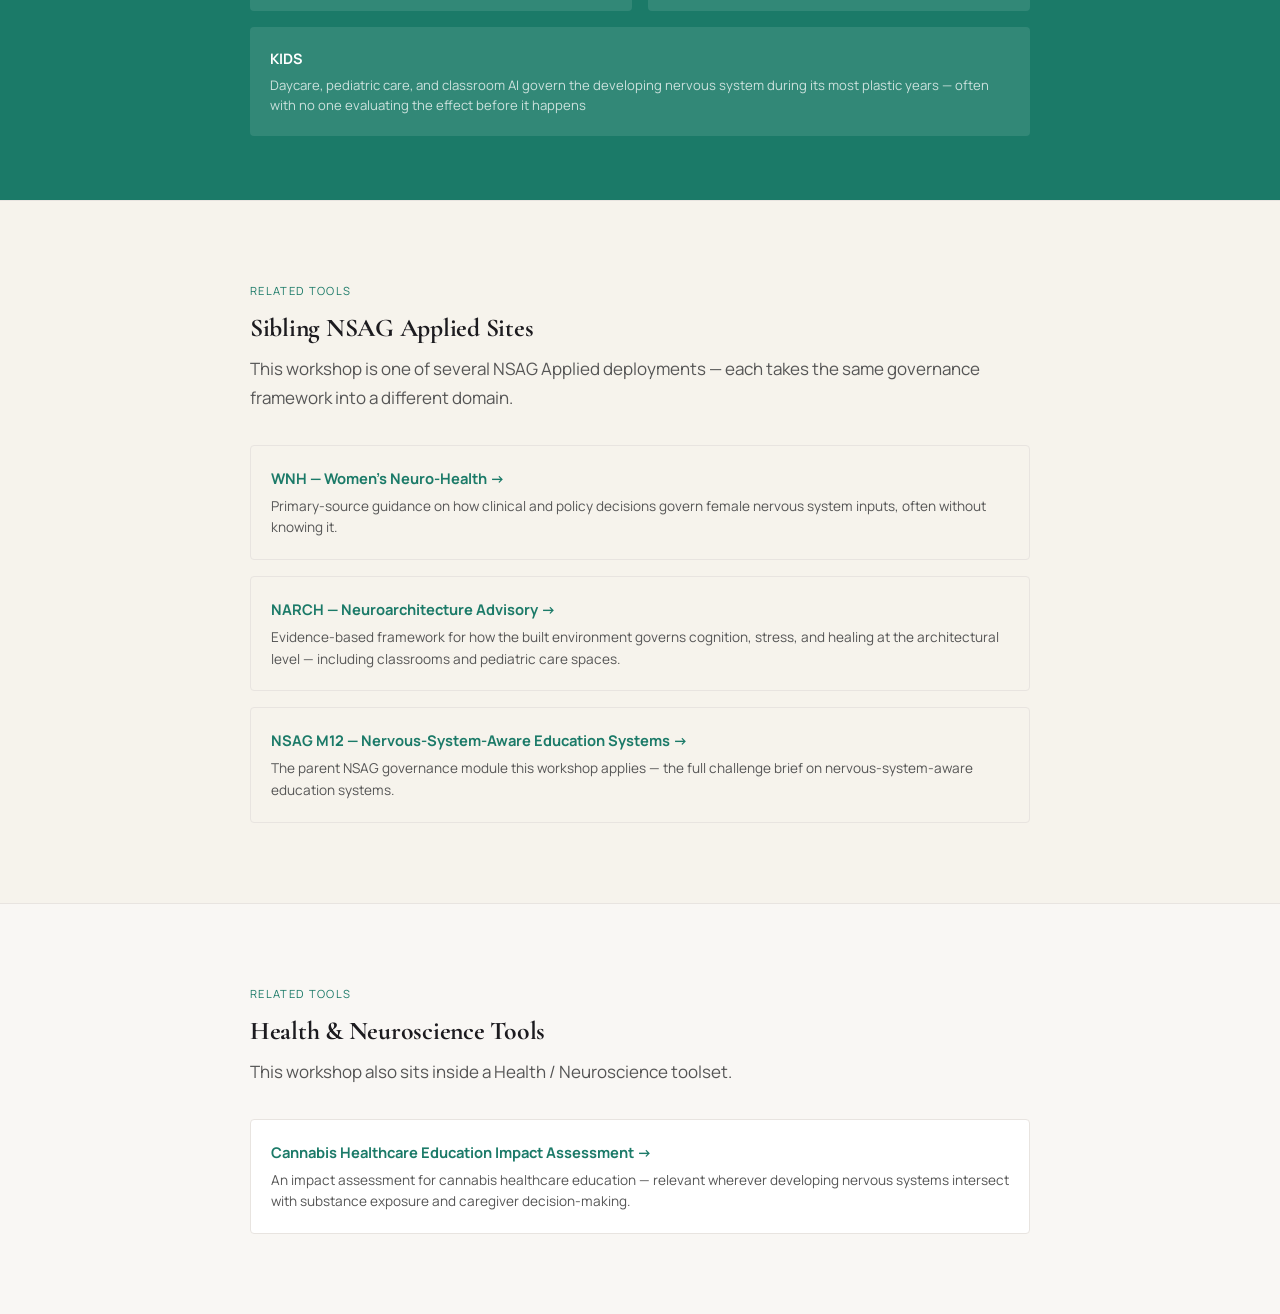
==== commit 49e0ed52: "fix: remove dead Gumroad link and false "available immediately" claim The PDF Guide Only pricing car" ====
--- a/index.html
+++ b/index.html
@@ -946,9 +946,9 @@
         <span class="pricing-badge pricing-badge-default">Digital Only</span>
         <p class="pricing-name">PDF Guide Only</p>
         <p class="pricing-price">$27</p>
-        <p class="pricing-unit">one-time · Gumroad</p>
-        <p class="pricing-desc">The full 20-page Parent/Educator Guide PDF — primary-source backed, with citations and 5-point protocol. Available immediately.</p>
-        <a class="btn-card" href="https://rncollins.gumroad.com/l/kids-ai-guide" target="_blank" rel="noopener" style="display:inline-block;text-decoration:none;text-align:center">Get the Guide</a>
+        <p class="pricing-unit">one-time</p>
+        <p class="pricing-desc">The full 20-page Parent/Educator Guide PDF — primary-source backed, with citations and 5-point protocol.</p>
+        <button class="btn-card" onclick="openGuideModal()">Join the List to Get the Guide</button>
       </div>
       <div class="pricing-card">
         <span class="pricing-badge pricing-badge-default">Private Booking</span>
@@ -1290,6 +1290,27 @@
   </div>
 </div>
 
+<!-- GUIDE WAITLIST MODAL -->
+<div class="modal-overlay" id="guide-modal" onclick="if(event.target===this)closeGuideModal()">
+  <div class="modal">
+    <button class="modal-close" onclick="closeGuideModal()">×</button>
+    <div id="guide-form-wrap">
+      <h3>Join the List to Get the Guide</h3>
+      <p class="modal-sub">The Parent/Educator Guide PDF is being finalized. Leave your email and it'll be sent to you personally as soon as it's ready.</p>
+      <div class="modal-form">
+        <input class="modal-input" type="text" id="guide-name" placeholder="Your name" autocomplete="name">
+        <input class="modal-input" type="email" id="guide-email" placeholder="Your email address" required autocomplete="email">
+        <button class="modal-submit" onclick="submitGuideModal()">Join the List →</button>
+      </div>
+    </div>
+    <div class="modal-success" id="guide-success">
+      <span class="success-icon">✓</span>
+      <h4>You're on the list!</h4>
+      <p>I'll email you the guide personally as soon as it's ready.</p>
+    </div>
+  </div>
+</div>
+
 <!-- CONTACT MODAL -->
 <div class="modal-overlay" id="contact-modal" onclick="if(event.target===this)closeContactModal()">
   <div class="modal">
@@ -1357,6 +1378,27 @@
     // workshop lead captured — no redirect until workshop page is live
   }
 
+  // ── Guide Waitlist Modal ──
+  function openGuideModal() {
+    document.getElementById('guide-modal').classList.add('open');
+    document.body.style.overflow = 'hidden';
+  }
+  function closeGuideModal() {
+    document.getElementById('guide-modal').classList.remove('open');
+    document.body.style.overflow = '';
+    document.getElementById('guide-form-wrap').style.display = '';
+    document.getElementById('guide-success').style.display = 'none';
+  }
+  async function submitGuideModal() {
+    const name = document.getElementById('guide-name').value.trim();
+    const email = document.getElementById('guide-email').value.trim();
+    if (!email) { document.getElementById('guide-email').focus(); return; }
+    await postLead({ name, email, source: 'guide-waitlist-kids' });
+    document.getElementById('guide-form-wrap').style.display = 'none';
+    document.getElementById('guide-success').style.display = 'block';
+    // guide lead captured — no checkout link exists yet, PDF sent personally by RN
+  }
+
   // ── Contact Modal ──
   function closeContactModal() {
     document.getElementById('contact-modal').classList.remove('open');
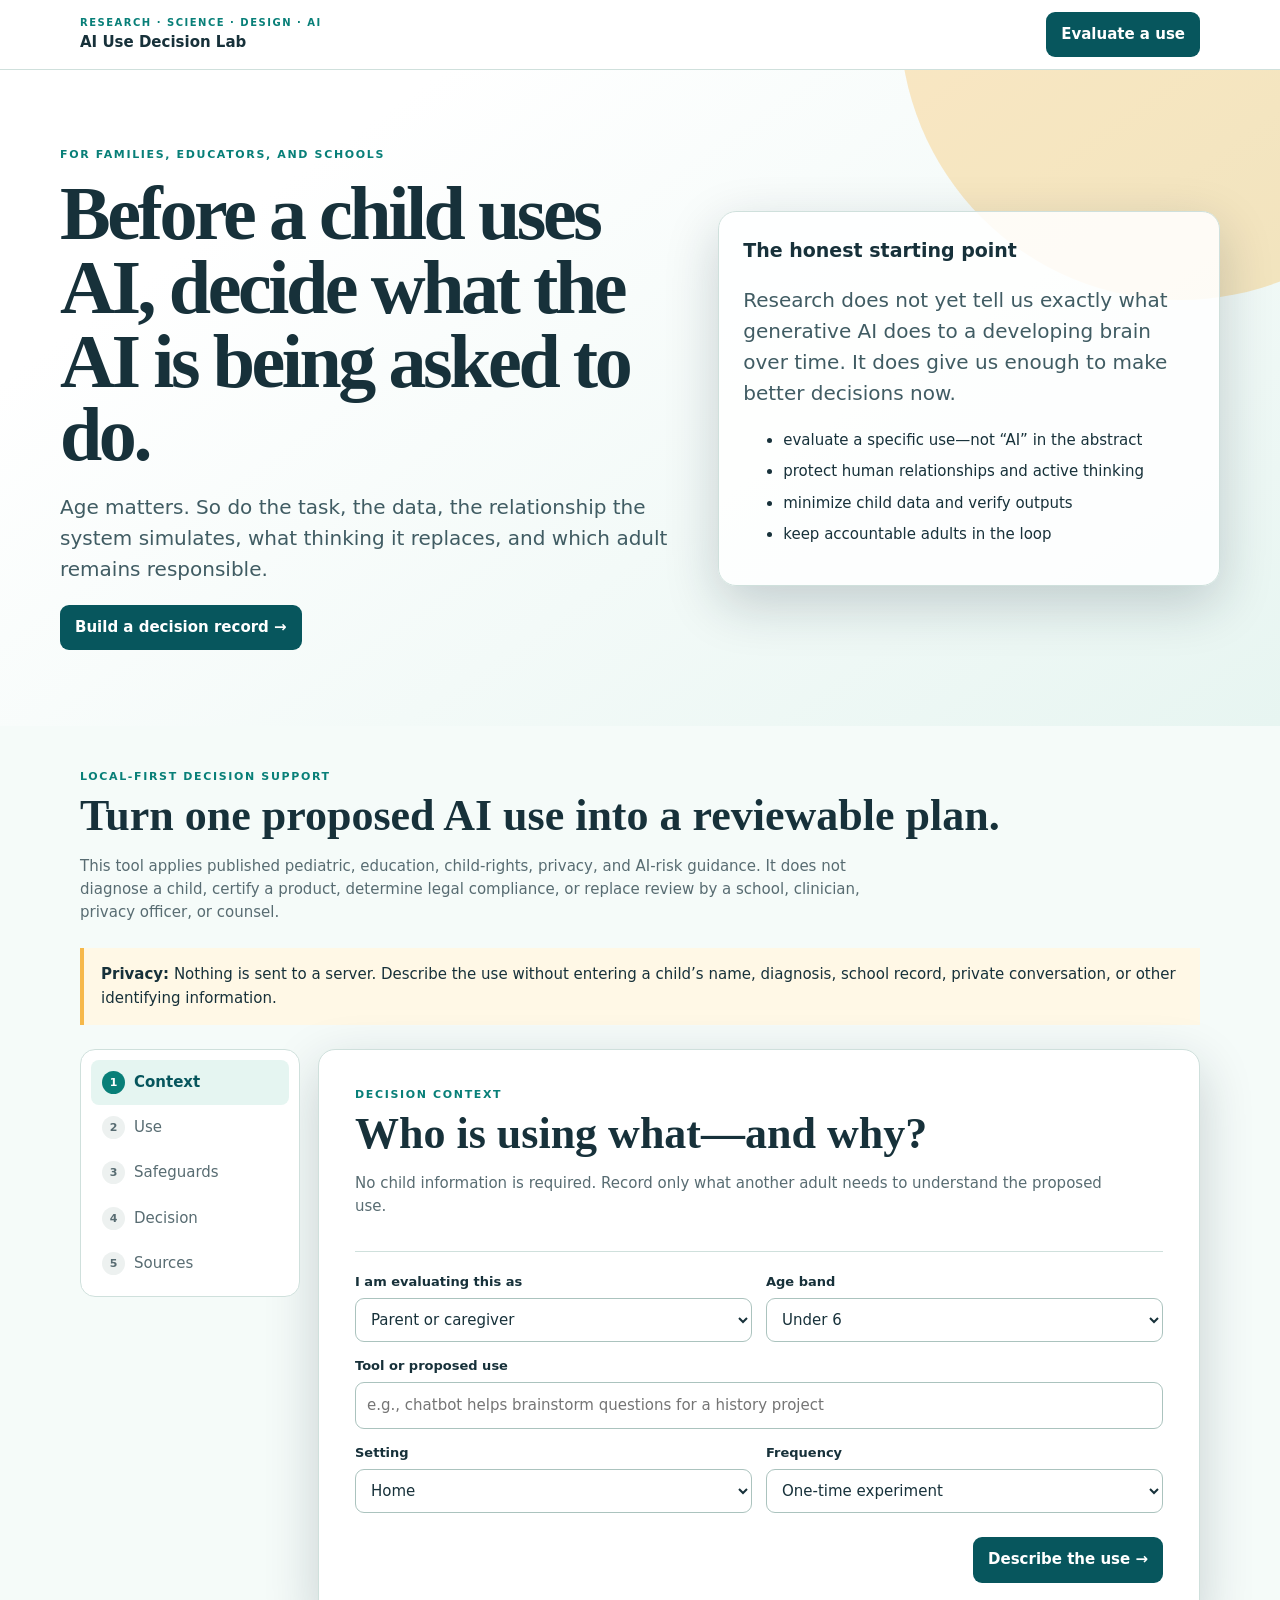
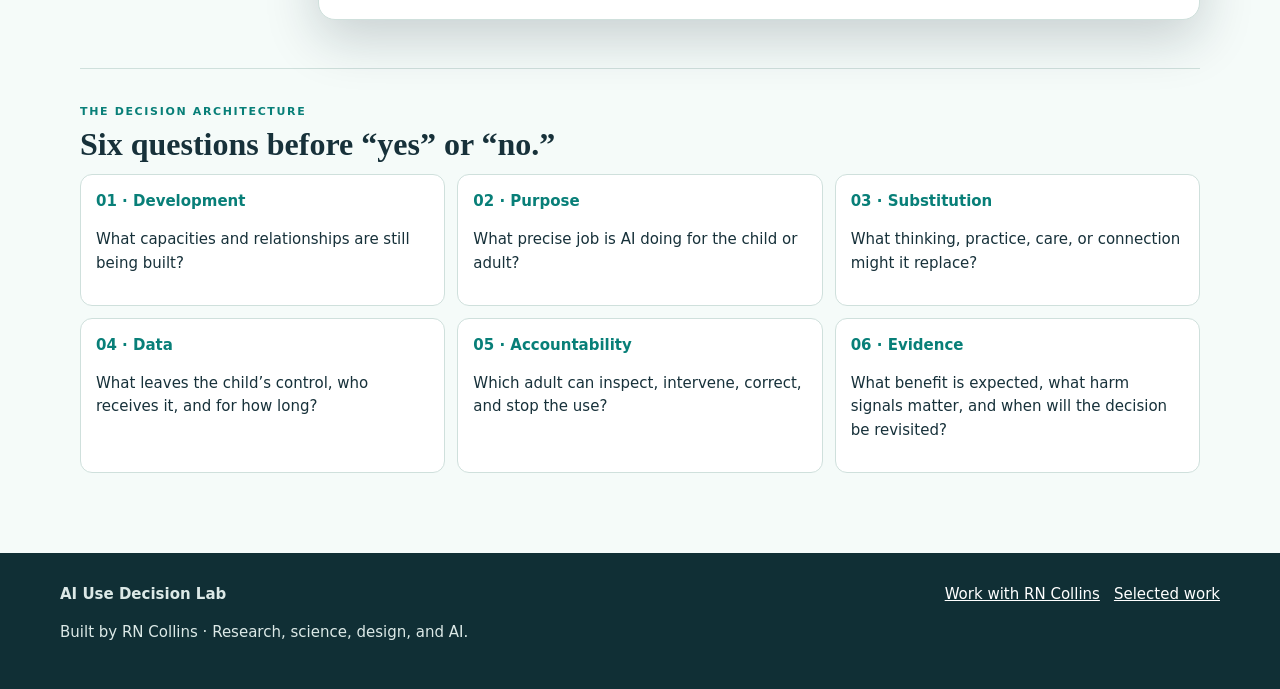
==== commit c04249ba: "Rebuild as AI Use Decision Lab v2" ====
--- a/index.html
+++ b/index.html
@@ -1,1439 +1,15 @@
-<!DOCTYPE html>
-<html lang="en">
-<head>
-<meta charset="UTF-8">
-<meta name="viewport" content="width=device-width, initial-scale=1.0">
-<title>AI for Developing Brains — NSAG M12 · Workshop by RN Collins LLC</title>
-<meta name="description" content="A neuroscientist and mother of two explains what AI actually does to your child's developing brain. 90-minute workshop, primary-source research, zero panic.">
-<meta property="og:title" content="AI for Developing Brains — NSAG M12 · Workshop by RN Collins LLC">
-<meta property="og:description" content="A neuroscientist and mother of two explains what AI actually does to your child's developing brain. 90-minute workshop, primary-source research, zero panic.">
-<meta property="og:type" content="website">
-<meta property="og:url" content="https://kids-developing-brains.vercel.app">
-
-<!-- Analytics -->
-<script defer src="/_vercel/insights/script.js"></script>
-<script defer src="/_vercel/speed-insights/script.js"></script>
-<script async src="https://www.googletagmanager.com/gtag/js?id=G-XXXXXXXXXX"></script>
-<script>
-  window.dataLayer = window.dataLayer || [];
-  function gtag(){dataLayer.push(arguments);}
-  gtag('js', new Date());
-  gtag('config', 'G-XXXXXXXXXX');
-</script>
-
-<!-- Fonts -->
-<link rel="preconnect" href="https://fonts.googleapis.com">
-<link rel="preconnect" href="https://fonts.gstatic.com" crossorigin>
-<link href="https://fonts.googleapis.com/css2?family=Cormorant+Garamond:ital,wght@0,400;0,500;0,600;0,700;1,400;1,600&family=Syne:wght@400;500;600;700;800&family=Manrope:wght@400;500;600;700&family=DM+Mono:wght@400;500&display=swap" rel="stylesheet">
-
-<style>
-  :root {
-    --bg: #F6F3EC;
-    --text: #1C1B1F;
-    --teal: #1B7A68;
-    --teal-light: #2a9880;
-    --teal-pale: #e8f5f2;
-    --gold: #B8842A;
-    --gold-light: #d4a050;
-    --gold-pale: #fdf3e3;
-    --white: #ffffff;
-    --gray-50: #f9f8f5;
-    --gray-100: #eeece5;
-    --gray-200: #ddd9ce;
-    --gray-400: #9e9a8e;
-    --gray-600: #5c5849;
-    --font-display: 'Cormorant Garamond', Georgia, serif;
-    --font-ui: 'Syne', system-ui, sans-serif;
-    --font-body: 'Manrope', system-ui, sans-serif;
-    --font-mono: 'DM Mono', monospace;
-    --radius: 12px;
-    --radius-lg: 20px;
-    --shadow: 0 4px 24px rgba(28,27,31,0.08);
-    --shadow-lg: 0 8px 48px rgba(28,27,31,0.14);
-  }
-
-  *, *::before, *::after { box-sizing: border-box; margin: 0; padding: 0; }
-
-  html { scroll-behavior: smooth; }
-
-  body {
-    background: var(--bg);
-    color: var(--text);
-    font-family: var(--font-body);
-    font-size: 17px;
-    line-height: 1.7;
-    -webkit-font-smoothing: antialiased;
-  }
-
-  /* ─── NAV ─── */
-  nav {
-    position: sticky;
-    top: 0;
-    z-index: 100;
-    background: rgba(246,243,236,0.92);
-    backdrop-filter: blur(12px);
-    border-bottom: 1px solid var(--gray-200);
-    padding: 0 32px;
-  }
-  .nav-inner {
-    max-width: 1100px;
-    margin: 0 auto;
-    height: 64px;
-    display: flex;
-    align-items: center;
-    justify-content: space-between;
-  }
-  .nav-logo {
-    font-family: var(--font-ui);
-    font-weight: 700;
-    font-size: 15px;
-    color: var(--teal);
-    text-decoration: none;
-    letter-spacing: 0.04em;
-    text-transform: uppercase;
-  }
-  .nav-cta {
-    font-family: var(--font-ui);
-    font-size: 14px;
-    font-weight: 600;
-    color: var(--white);
-    background: var(--teal);
-    border: none;
-    border-radius: 100px;
-    padding: 8px 22px;
-    cursor: pointer;
-    text-decoration: none;
-    transition: background 0.2s;
-  }
-  .nav-cta:hover { background: var(--teal-light); }
-
-  /* ─── HERO ─── */
-  #hero {
-    padding: 100px 32px 90px;
-    background: linear-gradient(160deg, var(--teal-pale) 0%, var(--bg) 55%);
-    text-align: center;
-    position: relative;
-    overflow: hidden;
-  }
-  #hero::before {
-    content: '';
-    position: absolute;
-    top: -120px; right: -120px;
-    width: 400px; height: 400px;
-    background: radial-gradient(circle, rgba(27,122,104,0.10) 0%, transparent 70%);
-    pointer-events: none;
-  }
-  .hero-inner { max-width: 800px; margin: 0 auto; position: relative; }
-  .hero-eyebrow {
-    font-family: var(--font-mono);
-    font-size: 13px;
-    font-weight: 500;
-    color: var(--teal);
-    letter-spacing: 0.12em;
-    text-transform: uppercase;
-    margin-bottom: 24px;
-    display: inline-block;
-    background: var(--teal-pale);
-    border: 1px solid rgba(27,122,104,0.25);
-    padding: 5px 14px;
-    border-radius: 100px;
-  }
-  h1 {
-    font-family: var(--font-display);
-    font-size: clamp(34px, 5.5vw, 58px);
-    font-weight: 600;
-    line-height: 1.18;
-    color: var(--text);
-    margin-bottom: 28px;
-    letter-spacing: -0.01em;
-  }
-  h1 em { color: var(--teal); font-style: italic; }
-  .hero-sub {
-    font-family: var(--font-body);
-    font-size: clamp(17px, 2.2vw, 20px);
-    color: var(--gray-600);
-    max-width: 600px;
-    margin: 0 auto 44px;
-    line-height: 1.65;
-  }
-  .btn-primary {
-    font-family: var(--font-ui);
-    font-size: 16px;
-    font-weight: 700;
-    color: var(--white);
-    background: var(--teal);
-    border: none;
-    border-radius: 100px;
-    padding: 16px 40px;
-    cursor: pointer;
-    transition: background 0.2s, transform 0.15s, box-shadow 0.2s;
-    box-shadow: 0 4px 20px rgba(27,122,104,0.30);
-    display: inline-block;
-    text-decoration: none;
-  }
-  .btn-primary:hover {
-    background: var(--teal-light);
-    transform: translateY(-1px);
-    box-shadow: 0 6px 28px rgba(27,122,104,0.38);
-  }
-  .hero-trust {
-    margin-top: 36px;
-    font-family: var(--font-mono);
-    font-size: 13px;
-    color: var(--gray-400);
-    letter-spacing: 0.04em;
-  }
-  .hero-trust span { color: var(--gold); }
-
-  /* ─── SECTION SHARED ─── */
-  section { padding: 88px 32px; }
-  .section-inner { max-width: 1100px; margin: 0 auto; }
-  .section-inner.narrow { max-width: 740px; }
-
-  h2 {
-    font-family: var(--font-display);
-    font-size: clamp(28px, 4vw, 44px);
-    font-weight: 600;
-    line-height: 1.22;
-    margin-bottom: 24px;
-    letter-spacing: -0.01em;
-  }
-  h3 {
-    font-family: var(--font-ui);
-    font-size: 20px;
-    font-weight: 700;
-    margin-bottom: 10px;
-  }
-  h4 {
-    font-family: var(--font-ui);
-    font-size: 16px;
-    font-weight: 600;
-    margin-bottom: 6px;
-    letter-spacing: 0.02em;
-  }
-  p { color: var(--gray-600); margin-bottom: 16px; }
-  p:last-child { margin-bottom: 0; }
-
-  .section-label {
-    font-family: var(--font-mono);
-    font-size: 12px;
-    font-weight: 500;
-    color: var(--teal);
-    letter-spacing: 0.14em;
-    text-transform: uppercase;
-    margin-bottom: 16px;
-    display: block;
-  }
-  .divider {
-    width: 48px;
-    height: 3px;
-    background: var(--teal);
-    border-radius: 2px;
-    margin: 0 0 32px;
-  }
-
-  /* ─── PAIN SECTION ─── */
-  #pain { background: var(--white); }
-  #pain .pain-grid {
-    display: grid;
-    grid-template-columns: 1fr 1fr;
-    gap: 64px;
-    align-items: center;
-  }
-  #pain .pain-visual {
-    background: var(--gray-50);
-    border: 1px solid var(--gray-200);
-    border-radius: var(--radius-lg);
-    padding: 40px 36px;
-    position: relative;
-  }
-  .pain-quote-mark {
-    font-family: var(--font-display);
-    font-size: 96px;
-    color: var(--teal);
-    opacity: 0.15;
-    line-height: 1;
-    position: absolute;
-    top: 8px; left: 24px;
-  }
-  .pain-items { list-style: none; display: flex; flex-direction: column; gap: 16px; }
-  .pain-items li {
-    display: flex;
-    align-items: flex-start;
-    gap: 12px;
-    font-family: var(--font-body);
-    font-size: 15px;
-    color: var(--gray-600);
-  }
-  .pain-items li .icon {
-    flex-shrink: 0;
-    width: 22px; height: 22px;
-    color: var(--gold);
-    margin-top: 2px;
-  }
-
-  /* ─── PROMISE SECTION ─── */
-  #promise { background: var(--teal); }
-  #promise h2 { color: var(--white); }
-  #promise .section-label { color: rgba(255,255,255,0.6); }
-  #promise .divider { background: var(--gold); }
-  #promise p { color: rgba(255,255,255,0.80); font-size: 18px; line-height: 1.7; }
-  #promise .promise-grid {
-    display: grid;
-    grid-template-columns: repeat(3, 1fr);
-    gap: 24px;
-    margin-top: 52px;
-  }
-  .promise-card {
-    background: rgba(255,255,255,0.10);
-    border: 1px solid rgba(255,255,255,0.18);
-    border-radius: var(--radius);
-    padding: 28px 24px;
-    text-align: center;
-  }
-  .promise-card .num {
-    font-family: var(--font-display);
-    font-size: 52px;
-    font-weight: 600;
-    color: var(--gold);
-    line-height: 1;
-    display: block;
-    margin-bottom: 10px;
-  }
-  .promise-card p {
-    color: rgba(255,255,255,0.80);
-    font-size: 15px;
-    margin: 0;
-  }
-
-  /* ─── DELIVERABLES ─── */
-  #deliverables { background: var(--bg); }
-  .deliverables-grid {
-    display: grid;
-    grid-template-columns: repeat(2, 1fr);
-    gap: 20px;
-    margin-top: 48px;
-  }
-  .deliverable-card {
-    background: var(--white);
-    border: 1px solid var(--gray-200);
-    border-radius: var(--radius);
-    padding: 32px 28px;
-    display: flex;
-    gap: 20px;
-    align-items: flex-start;
-    transition: box-shadow 0.2s, border-color 0.2s;
-  }
-  .deliverable-card:hover {
-    box-shadow: var(--shadow);
-    border-color: var(--teal);
-  }
-  .del-icon {
-    flex-shrink: 0;
-    width: 48px; height: 48px;
-    background: var(--teal-pale);
-    border-radius: 10px;
-    display: flex;
-    align-items: center;
-    justify-content: center;
-    color: var(--teal);
-  }
-  .del-icon svg { width: 24px; height: 24px; }
-  .del-title {
-    font-family: var(--font-ui);
-    font-size: 16px;
-    font-weight: 700;
-    color: var(--text);
-    margin-bottom: 6px;
-  }
-  .del-desc {
-    font-size: 14px;
-    color: var(--gray-600);
-    line-height: 1.55;
-    margin: 0;
-  }
-
-  /* ─── PULL QUOTE ─── */
-  #pullquote {
-    background: var(--gold-pale);
-    border-top: 1px solid rgba(184,132,42,0.2);
-    border-bottom: 1px solid rgba(184,132,42,0.2);
-    padding: 72px 32px;
-  }
-  .pullquote-inner {
-    max-width: 820px;
-    margin: 0 auto;
-    text-align: center;
-  }
-  .pullquote-text {
-    font-family: var(--font-display);
-    font-size: clamp(20px, 3vw, 28px);
-    font-weight: 500;
-    font-style: italic;
-    color: var(--text);
-    line-height: 1.6;
-    margin-bottom: 28px;
-  }
-  .pullquote-attr {
-    font-family: var(--font-mono);
-    font-size: 13px;
-    color: var(--gold);
-    letter-spacing: 0.06em;
-    text-transform: uppercase;
-  }
-
-  /* ─── PRICING ─── */
-  #pricing { background: var(--white); }
-  .pricing-grid {
-    display: grid;
-    grid-template-columns: repeat(4, 1fr);
-    gap: 20px;
-    margin-top: 52px;
-  }
-  .pricing-card {
-    border: 2px solid var(--gray-200);
-    border-radius: var(--radius-lg);
-    padding: 36px 24px 32px;
-    position: relative;
-    transition: border-color 0.2s, box-shadow 0.2s, transform 0.2s;
-    background: var(--white);
-    display: flex;
-    flex-direction: column;
-  }
-  .pricing-card:hover {
-    border-color: var(--teal);
-    box-shadow: var(--shadow);
-    transform: translateY(-3px);
-  }
-  .pricing-card.highlight {
-    border-color: var(--teal);
-    background: var(--teal);
-  }
-  .pricing-card.highlight-gold {
-    border-color: var(--gold);
-  }
-  .pricing-badge {
-    font-family: var(--font-mono);
-    font-size: 11px;
-    font-weight: 500;
-    letter-spacing: 0.10em;
-    text-transform: uppercase;
-    padding: 4px 12px;
-    border-radius: 100px;
-    display: inline-block;
-    margin-bottom: 20px;
-    align-self: flex-start;
-  }
-  .pricing-card.highlight .pricing-badge {
-    background: rgba(255,255,255,0.18);
-    color: rgba(255,255,255,0.90);
-  }
-  .pricing-card.highlight-gold .pricing-badge {
-    background: var(--gold-pale);
-    color: var(--gold);
-  }
-  .pricing-badge-default {
-    background: var(--gray-100);
-    color: var(--gray-600);
-  }
-  .pricing-name {
-    font-family: var(--font-ui);
-    font-size: 15px;
-    font-weight: 700;
-    color: var(--text);
-    margin-bottom: 8px;
-    letter-spacing: 0.02em;
-  }
-  .pricing-card.highlight .pricing-name { color: rgba(255,255,255,0.85); }
-  .pricing-price {
-    font-family: var(--font-display);
-    font-size: 44px;
-    font-weight: 700;
-    color: var(--teal);
-    line-height: 1;
-    margin-bottom: 4px;
-  }
-  .pricing-card.highlight .pricing-price { color: var(--gold); }
-  .pricing-card.highlight-gold .pricing-price { color: var(--gold); }
-  .pricing-unit {
-    font-family: var(--font-mono);
-    font-size: 13px;
-    color: var(--gray-400);
-    margin-bottom: 20px;
-  }
-  .pricing-card.highlight .pricing-unit { color: rgba(255,255,255,0.55); }
-  .pricing-desc {
-    font-size: 14px;
-    color: var(--gray-600);
-    line-height: 1.55;
-    flex: 1;
-    margin: 0 0 24px;
-  }
-  .pricing-card.highlight .pricing-desc { color: rgba(255,255,255,0.75); }
-  .pricing-card .btn-card {
-    font-family: var(--font-ui);
-    font-size: 14px;
-    font-weight: 700;
-    border-radius: 100px;
-    padding: 11px 0;
-    cursor: pointer;
-    border: 2px solid var(--teal);
-    background: transparent;
-    color: var(--teal);
-    width: 100%;
-    transition: background 0.2s, color 0.2s;
-  }
-  .pricing-card .btn-card:hover { background: var(--teal); color: var(--white); }
-  .pricing-card.highlight .btn-card {
-    border-color: rgba(255,255,255,0.6);
-    color: var(--white);
-    background: rgba(255,255,255,0.12);
-  }
-  .pricing-card.highlight .btn-card:hover { background: rgba(255,255,255,0.22); }
-  .pricing-card.highlight-gold .btn-card { border-color: var(--gold); color: var(--gold); }
-  .pricing-card.highlight-gold .btn-card:hover { background: var(--gold); color: var(--white); }
-
-  /* ─── ABOUT ─── */
-  #about { background: var(--gray-50); }
-  .about-grid {
-    display: grid;
-    grid-template-columns: 1fr 1.8fr;
-    gap: 72px;
-    align-items: start;
-  }
-  .about-portrait {
-    background: var(--teal-pale);
-    border: 3px solid var(--teal);
-    border-radius: var(--radius-lg);
-    aspect-ratio: 3/4;
-    display: flex;
-    align-items: center;
-    justify-content: center;
-    overflow: hidden;
-  }
-  .about-portrait-placeholder {
-    text-align: center;
-    color: var(--teal);
-    opacity: 0.5;
-  }
-  .about-portrait-placeholder svg { width: 80px; height: 80px; }
-  .about-portrait-placeholder p { font-family: var(--font-mono); font-size: 12px; margin-top: 10px; }
-  .credential-list {
-    list-style: none;
-    display: flex;
-    flex-direction: column;
-    gap: 12px;
-    margin: 24px 0;
-  }
-  .credential-list li {
-    display: flex;
-    align-items: flex-start;
-    gap: 10px;
-    font-size: 15px;
-    color: var(--gray-600);
-  }
-  .credential-list li::before {
-    content: '·';
-    color: var(--teal);
-    font-weight: 700;
-    font-size: 20px;
-    line-height: 1.4;
-    flex-shrink: 0;
-  }
-
-  /* ─── CTA/CAPTURE ─── */
-  #capture {
-    background: linear-gradient(160deg, var(--teal) 0%, #155e50 100%);
-    text-align: center;
-  }
-  #capture h2 { color: var(--white); }
-  #capture .section-label { color: rgba(255,255,255,0.6); }
-  #capture p { color: rgba(255,255,255,0.75); font-size: 18px; }
-  .capture-form {
-    margin-top: 44px;
-    display: flex;
-    flex-direction: column;
-    gap: 14px;
-    max-width: 440px;
-    margin-left: auto;
-    margin-right: auto;
-  }
-  .form-input {
-    font-family: var(--font-body);
-    font-size: 16px;
-    padding: 14px 20px;
-    border-radius: 100px;
-    border: 2px solid rgba(255,255,255,0.25);
-    background: rgba(255,255,255,0.10);
-    color: var(--white);
-    outline: none;
-    transition: border-color 0.2s;
-    width: 100%;
-  }
-  .form-input::placeholder { color: rgba(255,255,255,0.50); }
-  .form-input:focus { border-color: rgba(255,255,255,0.6); }
-  .btn-gold {
-    font-family: var(--font-ui);
-    font-size: 16px;
-    font-weight: 700;
-    color: var(--text);
-    background: var(--gold);
-    border: none;
-    border-radius: 100px;
-    padding: 15px 36px;
-    cursor: pointer;
-    transition: background 0.2s, transform 0.15s;
-    box-shadow: 0 4px 20px rgba(184,132,42,0.35);
-  }
-  .btn-gold:hover { background: var(--gold-light); transform: translateY(-1px); }
-  .form-note {
-    font-family: var(--font-mono);
-    font-size: 12px;
-    color: rgba(255,255,255,0.45);
-    text-align: center;
-    letter-spacing: 0.04em;
-    margin-top: 8px;
-  }
-  .form-success {
-    display: none;
-    text-align: center;
-    padding: 28px 24px;
-    background: rgba(255,255,255,0.10);
-    border: 1px solid rgba(255,255,255,0.25);
-    border-radius: var(--radius);
-    color: var(--white);
-    font-family: var(--font-ui);
-    font-size: 17px;
-    font-weight: 600;
-  }
-
-  /* ─── FOOTER ─── */
-  footer {
-    background: var(--text);
-    color: rgba(255,255,255,0.50);
-    text-align: center;
-    padding: 36px 32px;
-    font-family: var(--font-mono);
-    font-size: 13px;
-    letter-spacing: 0.04em;
-  }
-  footer a { color: rgba(255,255,255,0.60); text-decoration: none; }
-  footer a:hover { color: var(--white); }
-
-  /* ─── FIXED CTA BUTTON ─── */
-  #contact-fab {
-    position: fixed;
-    bottom: 28px;
-    right: 28px;
-    z-index: 200;
-    background: var(--gold);
-    color: var(--white);
-    font-family: var(--font-ui);
-    font-size: 14px;
-    font-weight: 700;
-    border: none;
-    border-radius: 100px;
-    padding: 14px 24px;
-    cursor: pointer;
-    box-shadow: 0 6px 32px rgba(184,132,42,0.45);
-    transition: background 0.2s, transform 0.15s, box-shadow 0.2s;
-    display: flex;
-    align-items: center;
-    gap: 8px;
-  }
-  #contact-fab:hover {
-    background: var(--gold-light);
-    transform: translateY(-2px);
-    box-shadow: 0 8px 40px rgba(184,132,42,0.55);
-  }
-  #contact-fab svg { width: 18px; height: 18px; }
-
-  /* ─── MODALS ─── */
-  .modal-overlay {
-    display: none;
-    position: fixed;
-    inset: 0;
-    z-index: 500;
-    background: rgba(28,27,31,0.55);
-    backdrop-filter: blur(8px);
-    align-items: center;
-    justify-content: center;
-    padding: 20px;
-  }
-  .modal-overlay.open { display: flex; }
-  .modal {
-    background: var(--white);
-    border-radius: var(--radius-lg);
-    padding: 44px 40px;
-    width: 100%;
-    max-width: 480px;
-    position: relative;
-    box-shadow: var(--shadow-lg);
-    animation: modal-in 0.22s ease;
-  }
-  @keyframes modal-in {
-    from { opacity: 0; transform: translateY(18px) scale(0.97); }
-    to   { opacity: 1; transform: translateY(0) scale(1); }
-  }
-  .modal-close {
-    position: absolute;
-    top: 18px; right: 20px;
-    background: none;
-    border: none;
-    font-size: 22px;
-    cursor: pointer;
-    color: var(--gray-400);
-    line-height: 1;
-    padding: 4px;
-  }
-  .modal-close:hover { color: var(--text); }
-  .modal h3 {
-    font-family: var(--font-display);
-    font-size: 28px;
-    font-weight: 600;
-    margin-bottom: 8px;
-    color: var(--text);
-  }
-  .modal p.modal-sub {
-    font-size: 15px;
-    color: var(--gray-600);
-    margin-bottom: 28px;
-  }
-  .modal-form { display: flex; flex-direction: column; gap: 14px; }
-  .modal-input {
-    font-family: var(--font-body);
-    font-size: 15px;
-    padding: 13px 18px;
-    border: 2px solid var(--gray-200);
-    border-radius: var(--radius);
-    background: var(--gray-50);
-    color: var(--text);
-    outline: none;
-    transition: border-color 0.2s;
-    width: 100%;
-  }
-  .modal-input:focus { border-color: var(--teal); background: var(--white); }
-  textarea.modal-input { resize: vertical; min-height: 100px; border-radius: 12px; }
-  .modal-submit {
-    font-family: var(--font-ui);
-    font-size: 15px;
-    font-weight: 700;
-    color: var(--white);
-    background: var(--teal);
-    border: none;
-    border-radius: 100px;
-    padding: 14px;
-    cursor: pointer;
-    transition: background 0.2s;
-    width: 100%;
-  }
-  .modal-submit:hover { background: var(--teal-light); }
-  .modal-success {
-    display: none;
-    text-align: center;
-    padding: 24px 0 8px;
-  }
-  .modal-success .success-icon {
-    font-size: 48px;
-    display: block;
-    margin-bottom: 16px;
-  }
-  .modal-success h4 {
-    font-family: var(--font-display);
-    font-size: 24px;
-    font-weight: 600;
-    color: var(--teal);
-    margin-bottom: 10px;
-  }
-  .modal-success p { font-size: 15px; color: var(--gray-600); }
-
-  /* ─── RESPONSIVE ─── */
-  @media (max-width: 900px) {
-    .pricing-grid { grid-template-columns: repeat(2, 1fr); }
-    #pain .pain-grid { grid-template-columns: 1fr; gap: 40px; }
-    .about-grid { grid-template-columns: 1fr; gap: 40px; }
-    .about-portrait { max-height: 280px; aspect-ratio: auto; }
-    #promise .promise-grid { grid-template-columns: 1fr; gap: 16px; }
-  }
-  @media (max-width: 768px) {
-    section { padding: 60px 20px; }
-    #hero { padding: 72px 20px 64px; }
-    .deliverables-grid { grid-template-columns: 1fr; }
-    .pricing-grid { grid-template-columns: 1fr; }
-    nav { padding: 0 20px; }
-    .modal { padding: 32px 24px; }
-    #contact-fab { bottom: 16px; right: 16px; padding: 12px; border-radius: 50%; }
-    #contact-fab svg { width: 20px; height: 20px; }
-    #contact-fab .fab-label { display: none; }
-  }
-</style>
-<script>(function(){var p=new URLSearchParams(location.search),u={};['utm_source','utm_medium','utm_campaign','utm_content','utm_term'].forEach(function(k){if(p.get(k))u[k]=p.get(k);});if(Object.keys(u).length)sessionStorage.setItem('rn_utm',JSON.stringify(u));window._getUTM=function(){try{return JSON.parse(sessionStorage.getItem('rn_utm')||'{}')}catch(e){return{}}};window.addEventListener('load',function(){fetch('/api/track',{method:'POST',headers:{'Content-Type':'application/json'},body:JSON.stringify({event:'page_view',source:'kids-developing-brains',referrer:document.referrer||'direct',utm:window._getUTM()})}).catch(function(){});}); var ms=[25,50,75,90],fired={};window.addEventListener('scroll',function(){var h=document.body.scrollHeight-window.innerHeight;if(h<=0)return;var pct=Math.round((window.scrollY/h)*100);ms.forEach(function(m){if(pct>=m&&!fired[m]){fired[m]=1;fetch('/api/track',{method:'POST',headers:{'Content-Type':'application/json'},body:JSON.stringify({event:'scroll_depth',source:'kids-developing-brains',depth:m+'%'})}).catch(function(){});}});},{passive:true});})()</script>
-<script type="application/ld+json">{"@context": "https://schema.org", "@graph": [{"@type": "Person", "@id": "https://rn-portfolio-khaki.vercel.app/#rn-collins", "name": "RN Collins", "jobTitle": "AI Educator & Consultant", "url": "https://rn-portfolio-khaki.vercel.app", "sameAs": ["https://linkedin.com/in/rn-collins"]}, {"@type": "WebPage", "name": "Kids Developing Brains \u2014 RN Collins", "url": "https://kids-developing-brains.vercel.app", "author": {"@id": "https://rn-portfolio-khaki.vercel.app/#rn-collins"}}]}</script>
-<link rel="sitemap" type="application/xml" href="/sitemap.xml"/>
-</head>
-<body>
-
-<!-- NAV -->
-<nav>
-  <div class="nav-inner">
-    <a class="nav-logo" href="https://nsag-site.vercel.app" target="_blank" rel="noopener" style="text-decoration:none;display:flex;flex-direction:column;gap:2px"><span style="font-size:0.6rem;letter-spacing:0.12em;text-transform:uppercase;opacity:0.6;font-family:var(--font-mono)">NSAG · M12</span><span>AI for Developing Brains</span></a>
-    <button class="nav-cta" onclick="openEnrollModal()">Reserve Your Spot</button>
-  </div>
-</nav>
-<div style="background:#FFF8E7;border-left:4px solid #B8842A;padding:12px 16px;margin-bottom:24px;font-size:13px;color:#5A4000;border-radius:0 4px 4px 0;">
-  <strong>Note:</strong> This tool is for informational purposes only and does not constitute medical advice. Consult a qualified healthcare professional.
-</div>
-
-<!-- HERO -->
-<section id="hero">
-  <div class="hero-inner">
-    <span class="hero-eyebrow">90-Minute Workshop · Primary-Source Research</span>
-    <h1>A Neuroscientist and Mother of Two Explains What <em>AI Actually Does</em> to Your Child's Developing Brain</h1>
-    <p class="hero-sub">No doom. No hype. Just the neuroscience — for parents and educators who need real answers.</p>
-    <button class="btn-primary" onclick="openEnrollModal()">Reserve Your Spot</button>
-    <p class="hero-trust">Zero Panic · <span>Primary-Source Backed</span> · Actionable Protocol</p>
-  </div>
-</section>
-
-<!-- PAIN -->
-<section id="pain">
-  <div class="section-inner">
-    <div class="pain-grid">
-      <div>
-        <span class="section-label">The Problem</span>
-        <div class="divider"></div>
-        <h2>You've Seen the Headlines. None of Them Were Written by a Neuroscientist.</h2>
-        <p>You've seen the headlines. "AI Is Making Kids Dumber." "AI Is the Future of Learning." You don't know who to believe — because most of the people writing those articles aren't neuroscientists, and none of them are talking about the actual developing nervous system.</p>
-        <p>Your child's school just introduced AI tools. Your kid is using ChatGPT for homework. You have no idea whether this is hurting their developing brain, helping it, or both.</p>
-        <p>You want an honest, research-based answer from someone who actually knows how the developing nervous system works.</p>
-      </div>
-      <div class="pain-visual">
-        <div class="pain-quote-mark">"</div>
-        <ul class="pain-items" style="margin-top:40px;">
-          <li>
-            <svg class="icon" viewBox="0 0 24 24" fill="none" stroke="currentColor" stroke-width="2">
-              <circle cx="12" cy="12" r="10"/><line x1="12" y1="8" x2="12" y2="12"/><line x1="12" y1="16" x2="12.01" y2="16"/>
-            </svg>
-            Your child's school introduced AI tools with no guidance on developmental appropriateness
-          </li>
-          <li>
-            <svg class="icon" viewBox="0 0 24 24" fill="none" stroke="currentColor" stroke-width="2">
-              <circle cx="12" cy="12" r="10"/><line x1="12" y1="8" x2="12" y2="12"/><line x1="12" y1="16" x2="12.01" y2="16"/>
-            </svg>
-            Your kid uses ChatGPT for homework — and you're not sure if it's helping or harming
-          </li>
-          <li>
-            <svg class="icon" viewBox="0 0 24 24" fill="none" stroke="currentColor" stroke-width="2">
-              <circle cx="12" cy="12" r="10"/><line x1="12" y1="8" x2="12" y2="12"/><line x1="12" y1="16" x2="12.01" y2="16"/>
-            </svg>
-            Media coverage swings between panic and hype — never the actual science
-          </li>
-          <li>
-            <svg class="icon" viewBox="0 0 24 24" fill="none" stroke="currentColor" stroke-width="2">
-              <circle cx="12" cy="12" r="10"/><line x1="12" y1="8" x2="12" y2="12"/><line x1="12" y1="16" x2="12.01" y2="16"/>
-            </svg>
-            You need a real answer from someone who understands the developing nervous system
-          </li>
-        </ul>
-      </div>
-    </div>
-  </div>
-</section>
-
-<!-- PROMISE -->
-<section id="promise">
-  <div class="section-inner">
-    <span class="section-label">What You'll Walk Away With</span>
-    <div class="divider"></div>
-    <h2>90 Minutes. Real Research. Actionable Protocol.</h2>
-    <p style="max-width:620px;">After this 90-minute workshop you will understand exactly how AI affects the developing nervous system at each age stage, what uses are developmentally appropriate and which aren't, and have a 5-point protocol you can implement at home or in your classroom this week.</p>
-    <div class="promise-grid">
-      <div class="promise-card">
-        <span class="num">90</span>
-        <p>Minutes of neuroscience-backed, primary-source research — no filler, no panic</p>
-      </div>
-      <div class="promise-card">
-        <span class="num">5</span>
-        <p>Point protocol you can implement at home or in your classroom this week</p>
-      </div>
-      <div class="promise-card">
-        <span class="num">0</span>
-        <p>Agenda, hype, or doom — just honest research and actionable answers</p>
-      </div>
-    </div>
-  </div>
-</section>
-
-<!-- DELIVERABLES -->
-<section id="deliverables">
-  <div class="section-inner">
-    <span class="section-label">Everything Included</span>
-    <div class="divider"></div>
-    <h2>What's Included</h2>
-    <div class="deliverables-grid">
-      <div class="deliverable-card">
-        <div class="del-icon">
-          <svg viewBox="0 0 24 24" fill="none" stroke="currentColor" stroke-width="2" stroke-linecap="round" stroke-linejoin="round">
-            <rect x="2" y="3" width="20" height="14" rx="2"/><line x1="8" y1="21" x2="16" y2="21"/><line x1="12" y1="17" x2="12" y2="21"/>
-          </svg>
-        </div>
-        <div>
-          <p class="del-title">90-Min Live Workshop (Zoom or In-Person)</p>
-          <p class="del-desc">Developmental neuroscience of AI use, age-by-age framework, and 5-point home/classroom protocol — delivered live with full Q&A.</p>
-        </div>
-      </div>
-      <div class="deliverable-card">
-        <div class="del-icon">
-          <svg viewBox="0 0 24 24" fill="none" stroke="currentColor" stroke-width="2" stroke-linecap="round" stroke-linejoin="round">
-            <path d="M14 2H6a2 2 0 0 0-2 2v16a2 2 0 0 0 2 2h12a2 2 0 0 0 2-2V8z"/><polyline points="14 2 14 8 20 8"/><line x1="16" y1="13" x2="8" y2="13"/><line x1="16" y1="17" x2="8" y2="17"/>
-          </svg>
-        </div>
-        <div>
-          <p class="del-title">Parent/Educator Guide PDF (20 Pages)</p>
-          <p class="del-desc">Primary-source backed take-home resource. Everything covered in the workshop, plus citations, references, and the 5-point protocol in writing.</p>
-        </div>
-      </div>
-      <div class="deliverable-card">
-        <div class="del-icon">
-          <svg viewBox="0 0 24 24" fill="none" stroke="currentColor" stroke-width="2" stroke-linecap="round" stroke-linejoin="round">
-            <path d="M21 15a2 2 0 0 1-2 2H7l-4 4V5a2 2 0 0 1 2-2h14a2 2 0 0 1 2 2z"/>
-          </svg>
-        </div>
-        <div>
-          <p class="del-title">Q&A Session (30 Minutes)</p>
-          <p class="del-desc">Dedicated time to ask the neuroscientist your specific questions about your child's age, school context, and situation.</p>
-        </div>
-      </div>
-      <div class="deliverable-card">
-        <div class="del-icon">
-          <svg viewBox="0 0 24 24" fill="none" stroke="currentColor" stroke-width="2" stroke-linecap="round" stroke-linejoin="round">
-            <circle cx="12" cy="12" r="10"/><polygon points="10 8 16 12 10 16 10 8"/>
-          </svg>
-        </div>
-        <div>
-          <p class="del-title">Workshop Recording</p>
-          <p class="del-desc">Full recording delivered after the live session so you can revisit key points, share with a co-parent, or review at your own pace.</p>
-        </div>
-      </div>
-    </div>
-  </div>
-</section>
-
-<!-- PULL QUOTE -->
-<section id="pullquote">
-  <div class="pullquote-inner">
-    <p class="pullquote-text">"I'm a neuroscientist (MS, Anatomy &amp; Neurobiology, Boston University), a developmental psychologist (MA, Developmental Psychology, CUNY — all graduate coursework completed), a JD candidate, and a mother of two. Before my research career, I spent a year on the Upper West Side teaching two-year-olds — watching 365 days of development from the first month of their third year of life through their third birthdays. Then I moved to Shanghai, where I worked as a bilingual academic program developer and taught early childhood and primary school students. I've read the research. I built the frameworks. I've also been in the classroom with the children. I will give you a straight answer. In 90 minutes: how AI affects developing brains at each age stage, what the research actually says (with citations), which uses are developmentally appropriate and which carry real risk, and a 5-point protocol you can put in place this week."</p>
-    <span class="pullquote-attr">— Rayven-Nikkita Collins, MS · JD Candidate · Founder, RN Collins LLC</span>
-  </div>
-</section>
-
-<!-- PRICING -->
-<section id="pricing">
-  <div class="section-inner">
-    <span class="section-label">Pricing</span>
-    <div class="divider"></div>
-    <h2>Choose Your Format</h2>
-    <div class="pricing-grid">
-      <div class="pricing-card highlight">
-        <span class="pricing-badge">Most Accessible</span>
-        <p class="pricing-name">Public Workshop</p>
-        <p class="pricing-price">$47</p>
-        <p class="pricing-unit">per parent · open enrollment</p>
-        <p class="pricing-desc">Live 90-min workshop, 30-min Q&amp;A, Parent/Educator Guide PDF, and recording. Open to all parents and educators.</p>
-        <button class="btn-card" onclick="openEnrollModal()">Reserve Your Spot</button>
-      </div>
-      <div class="pricing-card">
-        <span class="pricing-badge pricing-badge-default">Digital Only</span>
-        <p class="pricing-name">PDF Guide Only</p>
-        <p class="pricing-price">$27</p>
-        <p class="pricing-unit">one-time</p>
-        <p class="pricing-desc">The full 20-page Parent/Educator Guide PDF — primary-source backed, with citations and 5-point protocol.</p>
-        <button class="btn-card" onclick="openGuideModal()">Join the List to Get the Guide</button>
-      </div>
-      <div class="pricing-card">
-        <span class="pricing-badge pricing-badge-default">Private Booking</span>
-        <p class="pricing-name">School Booking</p>
-        <p class="pricing-price">$1,500</p>
-        <p class="pricing-unit">up to 50 attendees</p>
-        <p class="pricing-desc">Private 90-min workshop for your school community. Zoom or in-person. Includes all materials for every attendee.</p>
-        <button class="btn-card" onclick="document.getElementById('contact-modal').classList.add('open')">Inquire</button>
-      </div>
-      <div class="pricing-card highlight-gold">
-        <span class="pricing-badge">Best Value</span>
-        <p class="pricing-name">District Booking</p>
-        <p class="pricing-price">$3,500</p>
-        <p class="pricing-unit">up to 200 attendees</p>
-        <p class="pricing-desc">Large-scale private workshop for your district. Zoom or in-person. Full materials suite, recording, and follow-up support included.</p>
-        <button class="btn-card" onclick="document.getElementById('contact-modal').classList.add('open')">Inquire</button>
-      </div>
-    </div>
-  </div>
-</section>
-
-<!-- ABOUT -->
-<section id="about">
-  <div class="section-inner">
-    <div class="about-grid">
-      <div class="about-portrait">
-        <img src="/photo-rn.jpg" alt="Rayven-Nikkita Collins" style="width:100%;height:100%;object-fit:cover;object-position:center top;display:block;">
-      </div>
-      <div>
-        <span class="section-label">About the Researcher</span>
-        <div class="divider"></div>
-        <h2>About the Researcher</h2>
-        <p style="font-size:18px; color:var(--text); font-family:var(--font-display); font-style:italic; margin-bottom:20px;">Rayven-Nikkita Collins</p>
-        <ul class="credential-list">
-          <li>Neuroscientist — MS, Anatomy &amp; Neurobiology, Boston University</li>
-          <li>Developmental Psychologist — MA, Developmental Psychology, City University of New York (CUNY) · all graduate coursework completed</li>
-          <li>JD Candidate, Northeastern University School of Law</li>
-          <li>Founder, RN Collins LLC</li>
-          <li>Mother of two</li>
-          <li>Early Education Bilingual Academic Program Developer — Shanghai</li>
-          <li>Early Childhood &amp; Primary School Teacher — Shanghai</li>
-          <li>Preschool Teacher — Upper West Side, NYC · 2-year-olds · watched 365 days of development from first month of their third year of life to 3rd birthdays</li>
-        </ul>
-        <p>I bring developmental neuroscience and developmental psychology training, legal analysis of emerging technology, and direct classroom experience across two continents to every workshop. No agenda. No panic. Just research.</p>
-      </div>
-    </div>
-  </div>
-</section>
-
-<!-- CTA / EMAIL CAPTURE -->
-<section id="capture">
-  <div class="section-inner narrow" style="text-align:center;">
-    <span class="section-label">Reserve Your Spot</span>
-    <h2>Get the Research. Make an Informed Decision.</h2>
-    <p>Reserve your spot or inquire about a school or district booking.</p>
-    <div class="capture-form" id="capture-form-wrap">
-      <input class="form-input" type="text" id="capture-name" placeholder="Your name (optional)" autocomplete="name">
-      <input class="form-input" type="email" id="capture-email" placeholder="Your email address" required autocomplete="email">
-      <button class="btn-gold" onclick="submitCaptureForm()">Reserve Your Spot →</button>
-      <p class="form-note">No spam. Unsubscribe any time.</p>
-    </div>
-    <div class="form-success" id="capture-success">
-      ✓ You're on the list — check your inbox for next steps.
-    </div>
-  </div>
-</section>
-
-<!-- FOOTER -->
-<footer>
-  © 2026 Rayven-Nikkita Collins LLC · All rights reserved
-  <p style="margin-top:0.75rem;font-size:0.75rem;opacity:0.5">Part of the <a href="https://nsag-site.vercel.app/m12" style="color:inherit;text-decoration:underline;text-underline-offset:3px">NSAG M12 Framework</a> · Nervous-System-Aware Education Systems</p>
-  <p style="margin-top:0.75rem;font-size:0.75rem;opacity:0.5">Built by <a href="https://aloha-ai-consulting.vercel.app" target="_blank" rel="noopener">Aloha AI</a>. Explore all AI tools and projects at <a href="https://rn-portfolio-khaki.vercel.app" target="_blank" rel="noopener">RN Builds</a>.</p>
-</footer>
-
-<!-- NSAG FRAMEWORK DEPTH -->
-<section style="padding:5rem 2rem;border-top:2px solid #1B7A68;background:#fff">
-  <div style="max-width:820px;margin:0 auto">
-    <p style="font-size:.7rem;text-transform:uppercase;letter-spacing:.12em;color:#1B7A68;margin:0 0 .75rem">Framework Architecture</p>
-    <h2 style="font-size:1.8rem;font-weight:700;margin:0 0 .75rem">How KIDS Applies the NSAG Framework</h2>
-    <p style="color:#555;margin:0 0 1rem;line-height:1.7;max-width:640px">KIDS is the NSAG framework applied to pediatric neurodevelopment — the institutional environments (home, daycare, pediatric care, and classroom) that regulate a child's nervous system during the most plastic years of human life. The AI for Developing Brains workshop is the entry point; the underlying assessment sits at the intersection of three NSAG modules: M4 (Cannabis Public Health Infrastructure), extended here to prenatal and secondhand substance-exposure surveillance in the systems that touch developing children; M6 (Ethical Civic Sponsorship), extended to the vendor and sponsorship incentives shaping what ed-tech and AI tools reach a classroom; and M12 (Nervous-System-Aware Education Systems), the developmental-appropriateness review that should precede — not follow — adoption of any tool a child's nervous system will interact with.</p>
-    <div style="display:flex;flex-wrap:wrap;gap:.5rem;margin-bottom:3rem">
-      <a href="https://nsag-site.vercel.app/#modules" style="display:inline-block;background:#f0f9f6;color:#1B7A68;border:1.5px solid #1B7A68;border-radius:2px;padding:.25rem .7rem;font-size:.75rem;font-weight:600;text-decoration:none;letter-spacing:.04em">M4 · Cannabis Public Health Infrastructure</a><a href="https://nsag-site.vercel.app/#modules" style="display:inline-block;background:#f0f9f6;color:#1B7A68;border:1.5px solid #1B7A68;border-radius:2px;padding:.25rem .7rem;font-size:.75rem;font-weight:600;text-decoration:none;letter-spacing:.04em">M6 · Ethical Civic Sponsorship</a><a href="https://nsag-site.vercel.app/#modules" style="display:inline-block;background:#f0f9f6;color:#1B7A68;border:1.5px solid #1B7A68;border-radius:2px;padding:.25rem .7rem;font-size:.75rem;font-weight:600;text-decoration:none;letter-spacing:.04em">M12 · Nervous-System-Aware Education Systems</a>
-    </div>
-
-    <h3 style="font-size:1rem;font-weight:700;margin:0 0 1.25rem;letter-spacing:.04em">The Six Assessment Dimensions</h3>
-    <p style="color:#666;font-size:.88rem;margin:0 0 1.75rem;line-height:1.6">Every NSAG assessment has six dimensions — specific, observable, documentable governance criteria. For KIDS, those six dimensions are:</p>
-    <div style="display:grid;gap:1rem;margin-bottom:3.5rem">
-
-<div style="border:1.5px solid #e8e4e0;border-radius:4px;padding:1.5rem">
-  <div style="display:flex;align-items:center;gap:.75rem;margin-bottom:.75rem">
-    <span style="font-family:'Courier New',monospace;font-size:.75rem;font-weight:700;color:#1B7A68;background:#f0f9f6;padding:.2rem .5rem;border-radius:2px">D1</span>
-    <p style="font-weight:700;margin:0;font-size:.92rem">Early Environment Stability</p>
-  </div>
-  <p style="color:#555;font-size:.85rem;margin:0 0 .5rem;line-height:1.6">Does the institution — daycare, foster placement, classroom — maintain a documented standard for environmental predictability: consistent caregivers, consistent routines, and minimized unplanned transitions?</p>
-  <p style="color:#888;font-size:.8rem;margin:0;font-style:italic">Why it matters: predictability is not a comfort preference. Instability in early caregiving environments is a documented input to the developing stress-response system. An institution that does not track its own predictability is not neutral on this question — it is ungoverned.</p>
-</div>
-<div style="border:1.5px solid #e8e4e0;border-radius:4px;padding:1.5rem">
-  <div style="display:flex;align-items:center;gap:.75rem;margin-bottom:.75rem">
-    <span style="font-family:'Courier New',monospace;font-size:.75rem;font-weight:700;color:#1B7A68;background:#f0f9f6;padding:.2rem .5rem;border-radius:2px">D2</span>
-    <p style="font-weight:700;margin:0;font-size:.92rem">Caregiver-Child Interaction Quality</p>
-  </div>
-  <p style="color:#555;font-size:.85rem;margin:0 0 .5rem;line-height:1.6">Is there a documented standard for serve-and-return interaction — the responsive, back-and-forth exchange between a child and an attentive adult identified in the developmental literature as the primary mechanism of healthy brain architecture — and are caregiver-to-child ratios actively tracked against it?</p>
-  <p style="color:#888;font-size:.8rem;margin:0;font-style:italic">Why it matters: a ratio stated in a handbook is not a ratio enforced on a Tuesday afternoon. Serve-and-return is a measurable, trainable interaction pattern, not a vague ideal — and most institutions have no mechanism for knowing whether it is actually occurring.</p>
-</div>
-<div style="border:1.5px solid #e8e4e0;border-radius:4px;padding:1.5rem">
-  <div style="display:flex;align-items:center;gap:.75rem;margin-bottom:.75rem">
-    <span style="font-family:'Courier New',monospace;font-size:.75rem;font-weight:700;color:#1B7A68;background:#f0f9f6;padding:.2rem .5rem;border-radius:2px">D3</span>
-    <p style="font-weight:700;margin:0;font-size:.92rem">Developmental Milestone Surveillance</p>
-  </div>
-  <p style="color:#555;font-size:.85rem;margin:0 0 .5rem;line-height:1.6">Is developmental screening conducted with a validated, standardized instrument at defined intervals — with a documented referral pathway when a delay is flagged — rather than relying on informal caregiver or teacher impression?</p>
-  <p style="color:#888;font-size:.8rem;margin:0;font-style:italic">Why it matters: the gap between "we would have noticed" and a validated screening protocol is the same governance failure as the cannabis-use documentation gap in clinical settings — informal awareness is not surveillance, and delayed referral has compounding developmental cost.</p>
-</div>
-<div style="border:1.5px solid #e8e4e0;border-radius:4px;padding:1.5rem">
-  <div style="display:flex;align-items:center;gap:.75rem;margin-bottom:.75rem">
-    <span style="font-family:'Courier New',monospace;font-size:.75rem;font-weight:700;color:#1B7A68;background:#f0f9f6;padding:.2rem .5rem;border-radius:2px">D4</span>
-    <p style="font-weight:700;margin:0;font-size:.92rem">Institutional &amp; Technology Setting Design</p>
-  </div>
-  <p style="color:#555;font-size:.85rem;margin:0 0 .5rem;line-height:1.6">Are the technologies and physical/sensory settings a child is exposed to — classroom AI tools, daycare screen use, clinical environments — evaluated against age-stratified developmental-appropriateness criteria before deployment, rather than adopted first and questioned only once concerns surface?</p>
-  <p style="color:#888;font-size:.8rem;margin:0;font-style:italic">Why it matters: most schools introduce AI tools with no documented review of developmental appropriateness at all. The review either happens before the tool reaches a child's nervous system, or it happens after — as damage control.</p>
-</div>
-<div style="border:1.5px solid #e8e4e0;border-radius:4px;padding:1.5rem">
-  <div style="display:flex;align-items:center;gap:.75rem;margin-bottom:.75rem">
-    <span style="font-family:'Courier New',monospace;font-size:.75rem;font-weight:700;color:#1B7A68;background:#f0f9f6;padding:.2rem .5rem;border-radius:2px">D5</span>
-    <p style="font-weight:700;margin:0;font-size:.92rem">Adversity &amp; Toxic Stress Buffering</p>
-  </div>
-  <p style="color:#555;font-size:.85rem;margin:0 0 .5rem;line-height:1.6">Does the institution have a documented framework for identifying and buffering toxic stress exposure — including prenatal or secondhand substance exposure, caregiver instability, or repeated unbuffered adversity — consistent with the distinction between positive, tolerable, and toxic stress established in the pediatric literature?</p>
-  <p style="color:#888;font-size:.8rem;margin:0;font-style:italic">Why it matters: stress itself is not the governance failure — unbuffered stress is. A stable, responsive adult relationship is the single best-evidenced buffer against toxic stress. Whether that buffer is reliably present is a design variable, not a matter of chance.</p>
-</div>
-<div style="border:1.5px solid #e8e4e0;border-radius:4px;padding:1.5rem">
-  <div style="display:flex;align-items:center;gap:.75rem;margin-bottom:.75rem">
-    <span style="font-family:'Courier New',monospace;font-size:.75rem;font-weight:700;color:#1B7A68;background:#f0f9f6;padding:.2rem .5rem;border-radius:2px">D6</span>
-    <p style="font-weight:700;margin:0;font-size:.92rem">Vendor &amp; Sponsorship Governance for Child-Facing Content</p>
-  </div>
-  <p style="color:#555;font-size:.85rem;margin:0 0 .5rem;line-height:1.6">Is there a documented process for evaluating the incentive structure of ed-tech vendors, sponsors, and content providers with access to children — data practices, engagement-optimization design, embedded marketing — separate from a pure efficacy or cost review?</p>
-  <p style="color:#888;font-size:.8rem;margin:0;font-style:italic">Why it matters: a vendor's incentive to maximize engagement time is not automatically aligned with a child's developmental interest. An institution that evaluates ed-tech purchases on price and feature list alone has not governed this question — it has deferred it to the vendor.</p>
-</div>
-    </div>
-
-    <h3 style="font-size:1rem;font-weight:700;margin:0 0 1.25rem;letter-spacing:.04em">NSAG Principles in This Domain</h3>
-    <p style="color:#666;font-size:.88rem;margin:0 0 1.25rem;line-height:1.6">KIDS is not a standalone workshop — it deploys specific NSAG principles that shape every dimension of the assessment.</p>
-    <div style="margin-bottom:3rem"><div style="padding:.75rem 0;border-bottom:1px solid #eee;display:flex;gap:1rem"><span style="font-family:'Courier New',monospace;font-size:.75rem;color:#1B7A68;font-weight:700;flex-shrink:0;padding-top:.1rem">P1</span><div><p style="font-weight:600;margin:0 0 .2rem;font-size:.88rem">Institutions regulate nervous system states — always.</p><p style="color:#666;font-size:.82rem;margin:0;line-height:1.5">A daycare's schedule, a classroom's transition timing, a pediatric visit's sensory environment — these regulate a child's nervous system state whether or not the institution intends to or is tracking it. The only choice an institution has is whether that regulation is deliberate or accidental.</p></div></div><div style="padding:.75rem 0;border-bottom:1px solid #eee;display:flex;gap:1rem"><span style="font-family:'Courier New',monospace;font-size:.75rem;color:#1B7A68;font-weight:700;flex-shrink:0;padding-top:.1rem">P6</span><div><p style="font-weight:600;margin:0 0 .2rem;font-size:.88rem">Digital environments produce real nervous system effects.</p><p style="color:#666;font-size:.82rem;margin:0;line-height:1.5">A ChatGPT homework session, a tablet used in a two-year-old classroom, an AI tutoring app — these are digital environments a developing nervous system interacts with. The effects are real whether or not an institution has ever evaluated them, which is why evaluation has to happen before deployment.</p></div></div><div style="padding:.75rem 0;border-bottom:1px solid #eee;display:flex;gap:1rem"><span style="font-family:'Courier New',monospace;font-size:.75rem;color:#1B7A68;font-weight:700;flex-shrink:0;padding-top:.1rem">P9</span><div><p style="font-weight:600;margin:0 0 .2rem;font-size:.88rem">Chronic stress produces institutional incapacity.</p><p style="color:#666;font-size:.82rem;margin:0;line-height:1.5">Unbuffered adversity in the early years shapes the stress-response architecture that determines a child's later capacity for self-regulation and learning. An institution that does not buffer this is not producing a neutral outcome — it is producing measurable incapacity downstream.</p></div></div><div style="padding:.75rem 0;border-bottom:1px solid #eee;display:flex;gap:1rem"><span style="font-family:'Courier New',monospace;font-size:.75rem;color:#1B7A68;font-weight:700;flex-shrink:0;padding-top:.1rem">P15</span><div><p style="font-weight:600;margin:0 0 .2rem;font-size:.88rem">What institutions cannot see, they cannot govern.</p><p style="color:#666;font-size:.82rem;margin:0;line-height:1.5">Informal "we would have noticed" milestone tracking is a visibility failure in the same shape as an undocumented clinical disclosure. Standardized, interval-based screening is the infrastructure that makes a developmental delay visible early enough for the referral pathway to matter.</p></div></div></div>
-
-    <div style="background:#f9f7f4;border-left:3px solid #1B7A68;padding:1.5rem;border-radius:0 4px 4px 0">
-      <p style="font-weight:700;margin:0 0 .5rem;font-size:.9rem">What makes this NSAG Applied, not just advisory</p>
-      <p style="color:#555;font-size:.85rem;margin:0;line-height:1.7">NSAG Applied means the engagement is structured around the six-dimension framework, delivers a scored assessment against observable governance criteria, and produces a gap analysis referenced to primary research — not a list of recommendations. The framework is the accountability layer. The deliverable is a governance document, not a report.</p>
-    </div>
-  </div>
-</section>
-<section style="background:#f9f7f4;padding:5rem 2rem;border-top:2px solid #1B7A68">
-  <div style="max-width:680px;margin:0 auto">
-    <p style="font-size:.7rem;text-transform:uppercase;letter-spacing:.12em;color:#1B7A68;margin:0 0 .75rem">Free Diagnostic</p>
-    <h2 style="font-size:1.8rem;font-weight:700;margin:0 0 .75rem">Readiness Assessment</h2>
-    <p style="color:#555;margin:0 0 2.5rem;line-height:1.7">Five questions. Instant result. No email required.</p>
-    <div id="rd-quiz-kids">
-      <div id="rd-questions-kids"></div>
-      <button id="rd-submit-kids" onclick="rdSubmit_kids()" style="display:none;background:#1B7A68;color:#fff;border:none;padding:.75rem 2rem;font-size:.85rem;text-transform:uppercase;letter-spacing:.08em;cursor:pointer;border-radius:2px;margin-top:1.5rem">Get My Score</button>
-    </div>
-  </div>
-</section>
-<script>
-(function() {
-  var qs = [{"q": "Does your organization (daycare, school, or clinical practice) maintain a documented, validated developmental milestone-screening protocol applied at defined intervals?", "opts": [{"label": "No — screening happens informally, if at all", "score": 0}, {"label": "Some screening occurs but is not standardized or interval-based", "score": 1}, {"label": "Yes — a standardized, validated instrument at defined intervals with a documented referral pathway", "score": 2}]}, {"q": "Does your institution have a caregiver-to-child ratio and serve-and-return interaction standard that is actively tracked, not just stated in a handbook?", "opts": [{"label": "No active tracking", "score": 0}, {"label": "Ratio is stated but not enforced or tracked", "score": 1}, {"label": "Yes — tracked and enforced", "score": 2}]}, {"q": "Before adopting an AI tool, ed-tech platform, or new screen-based resource for children, does your organization apply an age-stratified developmental-appropriateness review?", "opts": [{"label": "No — adoption decisions are made on cost or convenience", "score": 0}, {"label": "Informal discussion happens, but no documented criteria", "score": 1}, {"label": "Yes — a documented review against developmental-appropriateness criteria before adoption", "score": 2}]}, {"q": "Does your organization have a documented framework for identifying and buffering toxic stress or adversity exposure in the children you serve?", "opts": [{"label": "No", "score": 0}, {"label": "Awareness exists, but no documented framework", "score": 1}, {"label": "Yes — a documented identification and buffering protocol", "score": 2}]}, {"q": "When evaluating an ed-tech vendor or sponsor with access to children, does your organization separately assess data practices and engagement-design incentives from pure educational efficacy?", "opts": [{"label": "No — vendor selection is efficacy or cost only", "score": 0}, {"label": "Some awareness, but not systematic", "score": 1}, {"label": "Yes — documented vendor governance covering incentives and data practices", "score": 2}]}];
-  var container = document.getElementById('rd-questions-kids');
-  if (!container) return;
-  qs.forEach(function(q, i) {
-    var div = document.createElement('div');
-    div.style.cssText = 'margin-bottom:2rem;padding-bottom:2rem;border-bottom:1px solid #ddd';
-    div.innerHTML = '<p style="font-weight:600;margin:0 0 1rem">' + (i+1) + '. ' + q.q + '</p>' +
-      q.opts.map(function(o, j) {
-        return '<label style="display:block;padding:.6rem .8rem;margin-bottom:.4rem;border:1.5px solid #ddd;border-radius:3px;cursor:pointer;font-size:.88rem"><input type="radio" name="qkids'+i+'" value="'+j+'" style="margin-right:.6rem" onchange="rdAns_kids('+i+','+o.score+')"> '+o.label+'</label>';
-      }).join('');
-    container.appendChild(div);
-  });
-  document.getElementById('rd-submit-kids').style.display = 'block';
-})();
-
-window.rdAns_kids = function(qi, score) { rdAnswers_kids[qi] = score; };
-var rdAnswers_kids = {};
-
-window.rdSubmit_kids = function() {
-  var total = 0, answered = 0;
-  for (var k in rdAnswers_kids) { total += rdAnswers_kids[k]; answered++; }
-  if (answered < 5) { alert('Please answer all 5 questions.'); return; }
-  var pct = Math.round((total / 10) * 100);
-  var level = pct >= 80 ? 'Advanced' : pct >= 50 ? 'Developing' : 'Early Stage';
-  var color = pct >= 80 ? '#1B7A68' : pct >= 50 ? '#B8842A' : '#c0392b';
-  var msgs = {
-    high: 'Your KIDS governance is evidence-aware. The opportunity is systematizing what you already know intuitively into a documented, transferable framework.',
-    mid: 'You have foundational awareness but governance decisions affecting developing nervous systems are likely still being made on intuition. The gap between knowing and evidencing is where NSAG work lives.',
-    low: 'Most KIDS-serving organizations score here. Governance decisions affecting a child\'s developing nervous system are being made without a framework for identifying, measuring, or documenting their effects.'
-  };
-  var msg = pct >= 80 ? msgs.high : pct >= 50 ? msgs.mid : msgs.low;
-  document.getElementById('rd-quiz-kids').innerHTML =
-    '<div style="text-align:center;padding:2rem">' +
-    '<div style="font-size:3rem;font-weight:800;color:'+color+'">'+pct+'%</div>' +
-    '<p style="font-size:1.1rem;font-weight:600;margin:.5rem 0;color:'+color+'">'+level+'</p>' +
-    '<p style="color:#555;line-height:1.7;max-width:520px;margin:1rem auto">'+msg+'</p>' +
-    '<button type="button" onclick="document.getElementById(\'contact-modal\').classList.add(\'open\')" style="display:inline-block;margin-top:1.5rem;background:#1B7A68;color:#fff;border:none;text-decoration:none;padding:.65rem 1.5rem;font-size:.82rem;text-transform:uppercase;letter-spacing:.08em;border-radius:2px;cursor:pointer">Get the Full Report</button>' +
-    '</div>';
-};
-</script>
-<section style="padding:5rem 2rem;border-top:1px solid #e8e4e0">
-  <div style="max-width:780px;margin:0 auto">
-    <p style="font-size:.7rem;text-transform:uppercase;letter-spacing:.12em;color:#1B7A68;margin:0 0 .75rem">Signal vs. Noise</p>
-    <h2 style="font-size:1.6rem;font-weight:700;margin:0 0 2rem">What Is Worth Paying Attention To</h2>
-    <div style="display:grid;gap:1.25rem"><div style="border-left:3px solid #1B7A68;padding-left:1.25rem"><p style="font-size:.7rem;text-transform:uppercase;letter-spacing:.08em;color:#1B7A68;margin:0 0 .3rem">Signal</p><p style="font-weight:600;margin:0 0 .3rem">Serve-and-return research from Harvard's Center on the Developing Child</p><p style="color:#666;font-size:.85rem;margin:0;line-height:1.6">The foundational primary research on how responsive, back-and-forth interaction between a child and an attentive adult literally builds brain architecture. This is the evidence base underneath any credible claim about caregiver-child interaction quality, and it is measurable, not aspirational.</p></div><div style="border-left:3px solid #1B7A68;padding-left:1.25rem"><p style="font-size:.7rem;text-transform:uppercase;letter-spacing:.08em;color:#1B7A68;margin:0 0 .3rem">Signal</p><p style="font-weight:600;margin:0 0 .3rem">Validated milestone-screening instruments (e.g., Ages &amp; Stages Questionnaires) and AAP age-stratified media guidance</p><p style="color:#666;font-size:.85rem;margin:0;line-height:1.6">Standardized instruments and age-banded guidance exist specifically so that developmental surveillance and screen/technology exposure decisions do not have to rely on individual caregiver or teacher impression. Where these are used consistently and documented, they are a strong governance signal.</p></div><div style="border-left:3px solid #c0392b;padding-left:1.25rem"><p style="font-size:.7rem;text-transform:uppercase;letter-spacing:.08em;color:#c0392b;margin:0 0 .3rem">Noise</p><p style="font-weight:600;margin:0 0 .3rem">Ed-tech and "brain development" product marketing citing neuroscience</p><p style="color:#666;font-size:.85rem;margin:0;line-height:1.6">Claims that a product "builds neural pathways" or "optimizes brain development" routinely borrow the language of primary research without the underlying study. The pattern repeats across two decades of infant media products: real neuroscience terms, no primary source that supports the specific product claim.</p></div><div style="border-left:3px solid #c0392b;padding-left:1.25rem"><p style="font-size:.7rem;text-transform:uppercase;letter-spacing:.08em;color:#c0392b;margin:0 0 .3rem">Noise</p><p style="font-weight:600;margin:0 0 .3rem">Viral parenting content built on a single, unreplicated study</p><p style="color:#666;font-size:.85rem;margin:0;line-height:1.6">A single small study on screen time, AI tutoring, or early adversity gets summarized into an absolute parenting rule within a news cycle. The underlying finding is often real and worth tracking; the confidence level attached to it by the time it reaches a parent is not.</p></div></div>
-  </div>
-</section>
-<section style="padding:5rem 2rem;border-top:1px solid #e8e4e0">
-  <div style="max-width:780px;margin:0 auto">
-    <p style="font-size:.7rem;text-transform:uppercase;letter-spacing:.12em;color:#1B7A68;margin:0 0 .75rem">Before / After</p>
-    <h2 style="font-size:1.6rem;font-weight:700;margin:0 0 .75rem">What Applying the Framework Looks Like</h2>
-    <p style="color:#555;margin:0 0 2.5rem;line-height:1.7">Hypothetical examples drawn from real decision types in KIDS.</p>
-    <div style="display:grid;gap:1.5rem">
-<div style="border:1.5px solid #ddd;border-radius:4px;overflow:hidden">
-  <div style="padding:1.25rem;background:#fff4f4;border-bottom:1px solid #ddd">
-    <p style="font-size:.7rem;text-transform:uppercase;letter-spacing:.08em;color:#c0392b;margin:0 0 .3rem">Before</p>
-    <p style="font-weight:600;margin:0 0 .35rem">Daycare screen policy: "We limit screens"</p>
-    <p style="color:#666;font-size:.85rem;margin:0;line-height:1.6">A daycare tells parents it limits screen time. There is no written policy, no age-banding, and no one checking whether the stated limit is what actually happens during a rainy indoor afternoon. The intention is sincere; the governance is absent.</p>
-  </div>
-  <div style="padding:1.25rem;background:#f0f9f6">
-    <p style="font-size:.7rem;text-transform:uppercase;letter-spacing:.08em;color:#1B7A68;margin:0 0 .3rem">After NSAG Framework</p>
-    <p style="font-weight:600;margin:0 0 .35rem">Age-banded, documented screen policy with monitored adherence</p>
-    <p style="color:#555;font-size:.85rem;margin:0;line-height:1.6">The same policy is now written, age-banded in line with AAP guidance, posted for parents, and checked monthly by a designated staff member — with a simple log showing actual versus intended screen exposure by classroom. The claim "we limit screens" is now verifiable.</p>
-  </div>
-</div>
-<div style="border:1.5px solid #ddd;border-radius:4px;overflow:hidden">
-  <div style="padding:1.25rem;background:#fff4f4;border-bottom:1px solid #ddd">
-    <p style="font-size:.7rem;text-transform:uppercase;letter-spacing:.08em;color:#c0392b;margin:0 0 .3rem">Before</p>
-    <p style="font-weight:600;margin:0 0 .35rem">School adopts an AI homework tool with no developmental review</p>
-    <p style="color:#666;font-size:.85rem;margin:0;line-height:1.6">A school introduces ChatGPT-based homework help for every grade from third through twelfth, evaluated on cost and features. No one has asked whether a nine-year-old's developing executive function is affected differently than a sixteen-year-old's by outsourcing a given cognitive task.</p>
-  </div>
-  <div style="padding:1.25rem;background:#f0f9f6">
-    <p style="font-size:.7rem;text-transform:uppercase;letter-spacing:.08em;color:#1B7A68;margin:0 0 .3rem">After NSAG Framework</p>
-    <p style="font-weight:600;margin:0 0 .35rem">Age-stratified developmental-appropriateness matrix, documented before rollout</p>
-    <p style="color:#555;font-size:.85rem;margin:0;line-height:1.6">The same tool is rolled out with a documented matrix specifying which task types are appropriate for which developmental stage, which require adult co-regulation, and which are held back for older grades — with a monitoring plan reviewed each semester rather than adopted once and forgotten.</p>
-  </div>
-</div></div>
-  </div>
-</section>
-<section style="padding:5rem 2rem;border-top:1px solid #e8e4e0">
-  <div style="max-width:780px;margin:0 auto">
-    <p style="font-size:.7rem;text-transform:uppercase;letter-spacing:.12em;color:#1B7A68;margin:0 0 .75rem">Terminology</p>
-    <h2 style="font-size:1.6rem;font-weight:700;margin:0 0 .75rem">KIDS Glossary</h2>
-    <p style="color:#555;margin:0 0 2.5rem;line-height:1.7">Language used precisely in this domain. These distinctions carry real analytical weight.</p>
-    <div><div style="padding:1rem 0;border-bottom:1px solid #eee"><p style="font-weight:700;margin:0 0 .3rem">Serve-and-return interaction</p><p style="color:#555;font-size:.88rem;margin:0;line-height:1.6">The responsive, back-and-forth exchange between a child and an attentive adult — a child babbles, gestures, or cries, and an adult responds in kind. Identified by developmental neuroscience as the primary mechanism by which early experience builds brain architecture.</p></div><div style="padding:1rem 0;border-bottom:1px solid #eee"><p style="font-weight:700;margin:0 0 .3rem">Toxic stress</p><p style="color:#555;font-size:.88rem;margin:0;line-height:1.6">Strong, frequent, or prolonged adversity — abuse, neglect, caregiver instability, exposure to violence or substance use — experienced without the buffering protection of a stable, responsive adult relationship. Distinct from positive stress (brief, buffered) and tolerable stress (serious but time-limited and buffered).</p></div><div style="padding:1rem 0;border-bottom:1px solid #eee"><p style="font-weight:700;margin:0 0 .3rem">Adverse Childhood Experiences (ACEs)</p><p style="color:#555;font-size:.88rem;margin:0;line-height:1.6">A defined set of potentially traumatic events occurring before age eighteen — documented in the original CDC-Kaiser ACE Study to correlate with later physical and mental health outcomes in a dose-dependent relationship. A screening and surveillance category, not a diagnosis.</p></div><div style="padding:1rem 0;border-bottom:1px solid #eee"><p style="font-weight:700;margin:0 0 .3rem">Sensitive period</p><p style="color:#555;font-size:.88rem;margin:0;line-height:1.6">A developmental window during which a specific neural circuit is unusually responsive to experience-dependent input. Distinct from a strict "critical period" — the window closes gradually rather than abruptly, but experience during it has outsized, harder-to-replicate-later effect.</p></div><div style="padding:1rem 0;border-bottom:1px solid #eee"><p style="font-weight:700;margin:0 0 .3rem">Co-regulation</p><p style="color:#555;font-size:.88rem;margin:0;line-height:1.6">The process by which a child's stress-response and emotional state is stabilized through connection with a calm, attuned adult, before the child has developed the capacity for self-regulation. A prerequisite for later independent self-regulation, not a shortcut around it.</p></div></div>
-  </div>
-</section>
-<section style="background:#1B7A68;color:#fff;padding:4rem 2rem">
-  <div style="max-width:780px;margin:0 auto">
-    <p style="font-size:.7rem;text-transform:uppercase;letter-spacing:.12em;color:rgba(255,255,255,.6);margin:0 0 .75rem">How NSAG Thinks</p>
-    <h2 style="font-size:1.6rem;font-weight:700;margin:0 0 1rem;color:#fff">One Framework. Five Domains.</h2>
-    <p style="color:rgba(255,255,255,.85);line-height:1.8;margin:0 0 2rem;max-width:620px">NSAG applies the same underlying question to every domain: <em>What are the nervous system inputs that governance decisions are actually regulating — and does the governing body know it?</em> The answer changes by domain. The method does not.</p>
-    <div style="display:grid;grid-template-columns:repeat(2,1fr);gap:1rem">
-      <div style="background:rgba(255,255,255,.1);padding:1.25rem;border-radius:4px">
-        <p style="font-weight:700;color:#fff;margin:0 0 .3rem;font-size:.9rem">NARCH</p>
-        <p style="color:rgba(255,255,255,.75);font-size:.82rem;margin:0;line-height:1.5">Built environments govern cognition, stress, and healing at the architectural level</p>
-      </div>
-      <div style="background:rgba(255,255,255,.1);padding:1.25rem;border-radius:4px">
-        <p style="font-weight:700;color:#fff;margin:0 0 .3rem;font-size:.9rem">WNH</p>
-        <p style="color:rgba(255,255,255,.75);font-size:.82rem;margin:0;line-height:1.5">Clinical and policy guidance governs female nervous system inputs, often without knowing it</p>
-      </div>
-      <div style="background:rgba(255,255,255,.1);padding:1.25rem;border-radius:4px">
-        <p style="font-weight:700;color:#fff;margin:0 0 .3rem;font-size:.9rem">GAPI</p>
-        <p style="color:rgba(255,255,255,.75);font-size:.82rem;margin:0;line-height:1.5">AI agents govern the cognitive and emotional states of every person they interact with</p>
-      </div>
-      <div style="background:rgba(255,255,255,.1);padding:1.25rem;border-radius:4px">
-        <p style="font-weight:700;color:#fff;margin:0 0 .3rem;font-size:.9rem">SPORT</p>
-        <p style="color:rgba(255,255,255,.75);font-size:.82rem;margin:0;line-height:1.5">Sports organizations regulate athlete nervous systems through scheduling, environment, and culture</p>
-      </div>
-      <div style="background:rgba(255,255,255,.1);padding:1.25rem;border-radius:4px;grid-column:span 2">
-        <p style="font-weight:700;color:#fff;margin:0 0 .3rem;font-size:.9rem">KIDS</p>
-        <p style="color:rgba(255,255,255,.75);font-size:.82rem;margin:0;line-height:1.5">Daycare, pediatric care, and classroom AI govern the developing nervous system during its most plastic years — often with no one evaluating the effect before it happens</p>
-      </div>
-    </div>
-  </div>
-</section>
-<section style="padding:5rem 2rem;border-top:1px solid #e8e4e0">
-  <div style="max-width:780px;margin:0 auto">
-    <p style="font-size:.7rem;text-transform:uppercase;letter-spacing:.12em;color:#1B7A68;margin:0 0 .75rem">Related Tools</p>
-    <h2 style="font-size:1.6rem;font-weight:700;margin:0 0 .75rem">Sibling NSAG Applied Sites</h2>
-    <p style="color:#555;margin:0 0 2rem;line-height:1.7">This workshop is one of several NSAG Applied deployments — each takes the same governance framework into a different domain.</p>
-    <div style="display:grid;gap:1rem">
-      <a href="https://wnh-guide.vercel.app" target="_blank" rel="noopener" style="display:block;border:1.5px solid #e8e4e0;border-radius:4px;padding:1.25rem;text-decoration:none;color:inherit">
-        <p style="font-weight:700;margin:0 0 .3rem;font-size:.92rem;color:#1B7A68">WNH — Women's Neuro-Health &rarr;</p>
-        <p style="color:#555;font-size:.85rem;margin:0;line-height:1.6">Primary-source guidance on how clinical and policy decisions govern female nervous system inputs, often without knowing it.</p>
-      </a>
-      <a href="https://narch-advisory.vercel.app" target="_blank" rel="noopener" style="display:block;border:1.5px solid #e8e4e0;border-radius:4px;padding:1.25rem;text-decoration:none;color:inherit">
-        <p style="font-weight:700;margin:0 0 .3rem;font-size:.92rem;color:#1B7A68">NARCH — Neuroarchitecture Advisory &rarr;</p>
-        <p style="color:#555;font-size:.85rem;margin:0;line-height:1.6">Evidence-based framework for how the built environment governs cognition, stress, and healing at the architectural level — including classrooms and pediatric care spaces.</p>
-      </a>
-      <a href="https://nsag-m12.vercel.app" target="_blank" rel="noopener" style="display:block;border:1.5px solid #e8e4e0;border-radius:4px;padding:1.25rem;text-decoration:none;color:inherit">
-        <p style="font-weight:700;margin:0 0 .3rem;font-size:.92rem;color:#1B7A68">NSAG M12 — Nervous-System-Aware Education Systems &rarr;</p>
-        <p style="color:#555;font-size:.85rem;margin:0;line-height:1.6">The parent NSAG governance module this workshop applies — the full challenge brief on nervous-system-aware education systems.</p>
-      </a>
-    </div>
-  </div>
-</section>
-<section style="background:#f9f7f4;padding:5rem 2rem;border-top:1px solid #e8e4e0">
-  <div style="max-width:780px;margin:0 auto">
-    <p style="font-size:.7rem;text-transform:uppercase;letter-spacing:.12em;color:#1B7A68;margin:0 0 .75rem">Related Tools</p>
-    <h2 style="font-size:1.6rem;font-weight:700;margin:0 0 .75rem">Health &amp; Neuroscience Tools</h2>
-    <p style="color:#555;margin:0 0 2rem;line-height:1.7">This workshop also sits inside a Health / Neuroscience toolset.</p>
-    <div style="display:grid;gap:1rem">
-      <a href="https://dru-assessment.vercel.app" target="_blank" rel="noopener" style="display:block;border:1.5px solid #e8e4e0;border-radius:4px;padding:1.25rem;text-decoration:none;color:inherit;background:#fff">
-        <p style="font-weight:700;margin:0 0 .3rem;font-size:.92rem;color:#1B7A68">Cannabis Healthcare Education Impact Assessment &rarr;</p>
-        <p style="color:#555;font-size:.85rem;margin:0;line-height:1.6">An impact assessment for cannabis healthcare education — relevant wherever developing nervous systems intersect with substance exposure and caregiver decision-making.</p>
-      </a>
-    </div>
-  </div>
-</section>
-
-<!-- FIXED FAB -->
-<button id="contact-fab" onclick="document.getElementById('contact-modal').classList.add('open')">
-  <svg viewBox="0 0 24 24" fill="none" stroke="currentColor" stroke-width="2" stroke-linecap="round" stroke-linejoin="round">
-    <path d="M21 15a2 2 0 0 1-2 2H7l-4 4V5a2 2 0 0 1 2-2h14a2 2 0 0 1 2 2z"/>
-  </svg>
-  <span class="fab-label">Contact the Architect</span>
-</button>
-
-<!-- ENROLL MODAL -->
-<div class="modal-overlay" id="enroll-modal" onclick="if(event.target===this)closeEnrollModal()">
-  <div class="modal">
-    <button class="modal-close" onclick="closeEnrollModal()">×</button>
-    <div id="enroll-form-wrap">
-      <h3>Reserve Your Spot</h3>
-      <p class="modal-sub">90 minutes. Real neuroscience. Zero panic. Enter your details to enroll.</p>
-      <div class="modal-form">
-        <input class="modal-input" type="text" id="enroll-name" placeholder="Your name" autocomplete="name">
-        <input class="modal-input" type="email" id="enroll-email" placeholder="Your email address" required autocomplete="email">
-        <button class="modal-submit" onclick="submitEnrollModal()">Reserve My Spot →</button>
-      </div>
-    </div>
-    <div class="modal-success" id="enroll-success">
-      <span class="success-icon">✓</span>
-      <h4>You're in!</h4>
-      <p>Redirecting you to complete enrollment…</p>
-    </div>
-  </div>
-</div>
-
-<!-- GUIDE WAITLIST MODAL -->
-<div class="modal-overlay" id="guide-modal" onclick="if(event.target===this)closeGuideModal()">
-  <div class="modal">
-    <button class="modal-close" onclick="closeGuideModal()">×</button>
-    <div id="guide-form-wrap">
-      <h3>Join the List to Get the Guide</h3>
-      <p class="modal-sub">The Parent/Educator Guide PDF is being finalized. Leave your email and it'll be sent to you personally as soon as it's ready.</p>
-      <div class="modal-form">
-        <input class="modal-input" type="text" id="guide-name" placeholder="Your name" autocomplete="name">
-        <input class="modal-input" type="email" id="guide-email" placeholder="Your email address" required autocomplete="email">
-        <button class="modal-submit" onclick="submitGuideModal()">Join the List →</button>
-      </div>
-    </div>
-    <div class="modal-success" id="guide-success">
-      <span class="success-icon">✓</span>
-      <h4>You're on the list!</h4>
-      <p>I'll email you the guide personally as soon as it's ready.</p>
-    </div>
-  </div>
-</div>
-
-<!-- CONTACT MODAL -->
-<div class="modal-overlay" id="contact-modal" onclick="if(event.target===this)closeContactModal()">
-  <div class="modal">
-    <button class="modal-close" onclick="closeContactModal()">×</button>
-    <div id="contact-form-wrap">
-      <h3>Contact the Architect</h3>
-      <p class="modal-sub">Questions about school or district bookings? Send a message and we'll respond within 1 business day.</p>
-      <div class="modal-form">
-        <input class="modal-input" type="text" id="contact-name" placeholder="Your name (optional)" autocomplete="name">
-        <input class="modal-input" type="email" id="contact-email" placeholder="Your email address" required autocomplete="email">
-        <textarea class="modal-input" id="contact-message" placeholder="Your message…" rows="4"></textarea>
-        <button class="modal-submit" onclick="submitContactModal()">Send Message →</button>
-      </div>
-    </div>
-    <div class="modal-success" id="contact-success">
-      <span class="success-icon">✓</span>
-      <h4>Message Sent</h4>
-      <p>Thanks! We'll be in touch within 1 business day.</p>
-    </div>
-  </div>
-</div>
-
-<script>
-  // ── UTM Capture ──
-  (function(){
-    try {
-      const params = new URLSearchParams(window.location.search);
-      const keys = ['utm_source','utm_medium','utm_campaign','utm_content','utm_term'];
-      keys.forEach(k => { const v = params.get(k); if(v) sessionStorage.setItem(k, v); });
-    } catch(e) {}
-  })();
-
-  // ── Lead API ──
-  async function postLead(payload) {
-    try {
-      const utmKeys = ['utm_source','utm_medium','utm_campaign','utm_content','utm_term'];
-      const utms = {};
-      utmKeys.forEach(k => { const v = sessionStorage.getItem(k); if(v) utms[k] = v; });
-      await fetch('https://nsag-api.vercel.app/api/lead', {
-        method: 'POST',
-        headers: {'Content-Type':'application/json'},
-        body: JSON.stringify({...payload, ...utms})
-      });
-    } catch(e) { console.warn('Lead API error', e); }
-  }
-
-  // ── Enroll Modal ──
-  function openEnrollModal() {
-    document.getElementById('enroll-modal').classList.add('open');
-    document.body.style.overflow = 'hidden';
-  }
-  function closeEnrollModal() {
-    document.getElementById('enroll-modal').classList.remove('open');
-    document.body.style.overflow = '';
-    document.getElementById('enroll-form-wrap').style.display = '';
-    document.getElementById('enroll-success').style.display = 'none';
-  }
-  async function submitEnrollModal() {
-    const name = document.getElementById('enroll-name').value.trim();
-    const email = document.getElementById('enroll-email').value.trim();
-    if (!email) { document.getElementById('enroll-email').focus(); return; }
-    await postLead({ name, email, source: 'enroll-kids' });
-    document.getElementById('enroll-form-wrap').style.display = 'none';
-    document.getElementById('enroll-success').style.display = 'block';
-    // workshop lead captured — no redirect until workshop page is live
-  }
-
-  // ── Guide Waitlist Modal ──
-  function openGuideModal() {
-    document.getElementById('guide-modal').classList.add('open');
-    document.body.style.overflow = 'hidden';
-  }
-  function closeGuideModal() {
-    document.getElementById('guide-modal').classList.remove('open');
-    document.body.style.overflow = '';
-    document.getElementById('guide-form-wrap').style.display = '';
-    document.getElementById('guide-success').style.display = 'none';
-  }
-  async function submitGuideModal() {
-    const name = document.getElementById('guide-name').value.trim();
-    const email = document.getElementById('guide-email').value.trim();
-    if (!email) { document.getElementById('guide-email').focus(); return; }
-    await postLead({ name, email, source: 'guide-waitlist-kids' });
-    document.getElementById('guide-form-wrap').style.display = 'none';
-    document.getElementById('guide-success').style.display = 'block';
-    // guide lead captured — no checkout link exists yet, PDF sent personally by RN
-  }
-
-  // ── Contact Modal ──
-  function closeContactModal() {
-    document.getElementById('contact-modal').classList.remove('open');
-    document.body.style.overflow = '';
-    document.getElementById('contact-form-wrap').style.display = '';
-    document.getElementById('contact-success').style.display = 'none';
-  }
-  async function submitContactModal() {
-    const name = document.getElementById('contact-name').value.trim();
-    const email = document.getElementById('contact-email').value.trim();
-    const message = document.getElementById('contact-message').value.trim();
-    if (!email) { document.getElementById('contact-email').focus(); return; }
-    await postLead({ name, email, message, source: 'contact-architect-kids' });
-    document.getElementById('contact-form-wrap').style.display = 'none';
-    document.getElementById('contact-success').style.display = 'block';
-  }
-
-  // ── Capture Form (section) ──
-  async function submitCaptureForm() {
-    const name = document.getElementById('capture-name').value.trim();
-    const email = document.getElementById('capture-email').value.trim();
-    if (!email) { document.getElementById('capture-email').focus(); return; }
-    await postLead({ name, email, source: 'kids-site' });
-    document.getElementById('capture-form-wrap').style.display = 'none';
-    document.getElementById('capture-success').style.display = 'block';
-  }
-
-  // ── Keyboard close ──
-  document.addEventListener('keydown', function(e) {
-    if (e.key === 'Escape') {
-      closeEnrollModal();
-      closeContactModal();
-    }
-  });
-</script>
-<div id="ca-modal-kids-developing-brains" style="display:none" aria-hidden="true"></div>
-</body>
-</html>
+<!doctype html><html lang="en"><head><meta charset="utf-8"><meta name="viewport" content="width=device-width,initial-scale=1"><title>AI Use Decision Lab | RN Collins</title><meta name="description" content="An age-aware decision tool for families and schools evaluating a specific use of generative AI with children and teens."><link rel="canonical" href="https://kids-developing-brains.vercel.app/"><style>
+:root{--ink:#17313a;--muted:#586c72;--sea:#087f78;--deep:#07565d;--sun:#f6b84a;--coral:#e56f5b;--foam:#f5fbf9;--paper:#fff;--line:#cfe0dc;--shadow:0 18px 54px #1233}*{box-sizing:border-box}html{scroll-behavior:smooth}body{margin:0;background:var(--foam);color:var(--ink);font:15px/1.55 system-ui,-apple-system,sans-serif}button,input,select,textarea{font:inherit}a{color:var(--deep)}.wrap{max-width:1160px;margin:auto}.top{position:sticky;top:0;z-index:10;background:#ffffffed;border-bottom:1px solid var(--line);backdrop-filter:blur(14px)}.top .wrap{display:flex;justify-content:space-between;align-items:center;padding:12px 20px}.brand{font-weight:850}.brand small{display:block;color:var(--sea);font-size:10px;letter-spacing:.15em;text-transform:uppercase}.btn{display:inline-block;border:0;border-radius:9px;background:var(--deep);color:#fff;text-decoration:none;font-weight:800;padding:11px 15px;cursor:pointer}.btn.alt{background:#fff;color:var(--deep);border:1px solid var(--deep)}.btn.ghost{background:transparent;color:var(--ink);border:1px solid var(--line)}.hero{position:relative;overflow:hidden;padding:76px 20px;background:linear-gradient(145deg,#fff 20%,#e7f5f1)}.hero:after{content:"";position:absolute;width:560px;height:560px;border-radius:50%;right:-180px;top:-330px;background:var(--sun);opacity:.32}.heroGrid{display:grid;grid-template-columns:1.1fr .9fr;gap:45px;align-items:center}.eyebrow{color:var(--sea);font-size:11px;font-weight:900;letter-spacing:.15em;text-transform:uppercase}h1{font:700 clamp(44px,6.7vw,76px)/.97 Georgia,serif;letter-spacing:-.045em;margin:14px 0 20px;max-width:820px}h2{font:700 clamp(29px,4vw,44px)/1.05 Georgia,serif;margin:8px 0 13px}h3{margin:0 0 8px}.hero p{font-size:20px;color:#405c63;max-width:760px}.truth{padding:24px;border:1px solid var(--line);background:#ffffffd9;border-radius:18px;box-shadow:var(--shadow);position:relative;z-index:1}.truth strong{font-size:19px}.truth li{margin:8px 0}.shell{max-width:1160px;margin:42px auto 80px;padding:0 20px}.notice{border-left:4px solid var(--sun);background:#fff8e6;padding:15px 17px;margin:24px 0}.lab{display:grid;grid-template-columns:220px 1fr;gap:18px}.rail{position:sticky;top:74px;align-self:start;background:#fff;border:1px solid var(--line);border-radius:15px;padding:10px}.step{display:flex;width:100%;gap:9px;padding:11px;border:0;border-radius:8px;background:none;text-align:left;color:var(--muted);cursor:pointer}.step.active{background:#e5f5f1;color:var(--deep);font-weight:850}.step b{width:23px;height:23px;border-radius:50%;background:#edf1f0;display:grid;place-items:center;font-size:11px}.step.active b{background:var(--sea);color:#fff}.panel{display:none;background:#fff;border:1px solid var(--line);border-radius:17px;padding:clamp(20px,4vw,36px);box-shadow:var(--shadow)}.panel.active{display:block}.head{border-bottom:1px solid var(--line);padding-bottom:17px;margin-bottom:20px}.head p{color:var(--muted);max-width:780px}.fields,.cards{display:grid;grid-template-columns:1fr 1fr;gap:14px}.field{display:grid;gap:6px}.full{grid-column:1/-1}label,.label{font-size:13px;font-weight:800}input,select,textarea{width:100%;padding:11px;border:1px solid #abc3be;border-radius:9px;background:#fff;color:var(--ink)}textarea{min-height:96px;resize:vertical}input:focus,select:focus,textarea:focus,button:focus-visible,a:focus-visible{outline:3px solid #0a8e8433;outline-offset:2px}.choice{border:1px solid var(--line);border-radius:12px;padding:14px}.choice label{display:flex;gap:9px;align-items:flex-start}.choice input{width:auto;margin-top:4px}.panelNav{display:flex;justify-content:space-between;gap:10px;margin-top:24px}.result{border-radius:15px;padding:22px;background:linear-gradient(135deg,#e6f5f1,#fff8e7);border:1px solid var(--line)}.badge{display:inline-block;border-radius:99px;padding:5px 10px;font-size:11px;font-weight:900;text-transform:uppercase;letter-spacing:.08em}.avoid{background:#fae0dc;color:#913b31}.guided{background:#fff0c9;color:#805600}.proceed{background:#dcefe8;color:#136651}.grid{display:grid;grid-template-columns:1fr 1fr;gap:14px;margin-top:16px}.card{border:1px solid var(--line);border-radius:13px;padding:17px;background:#fff}.card p,.card li{color:#455f66}.list{padding-left:20px}.source{padding:16px 0;border-bottom:1px solid var(--line)}.source:last-child{border-bottom:0}.source small{color:var(--muted)}.export{margin-top:18px;background:var(--deep);color:#fff;border-radius:14px;padding:20px}.export p{color:#d9eeea}.method{margin-top:48px;border-top:1px solid var(--line);padding-top:34px}.methodGrid{display:grid;grid-template-columns:repeat(3,1fr);gap:12px}.mini{border:1px solid var(--line);background:#fff;border-radius:12px;padding:15px}.mini b{color:var(--sea)}footer{background:#102f35;color:#dce9e7;padding:30px 20px}footer a{color:#fff;margin-left:14px}@media(max-width:800px){.heroGrid,.lab,.grid{grid-template-columns:1fr}.rail{position:relative;top:0;display:flex;overflow:auto}.step{min-width:135px}.fields,.cards,.methodGrid{grid-template-columns:1fr}.full{grid-column:auto}}@media print{.top,.hero,.rail,.panelNav,.export button,.method,footer{display:none!important}.lab{display:block}.panel{display:none!important;box-shadow:none;border:0}.panel.active{display:block!important}}
+</style></head><body><nav class="top"><div class="wrap"><div class="brand"><small>Research · Science · Design · AI</small>AI Use Decision Lab</div><a class="btn" href="#lab">Evaluate a use</a></div></nav><header class="hero"><div class="wrap heroGrid"><div><div class="eyebrow">For families, educators, and schools</div><h1>Before a child uses AI, decide what the AI is being asked to do.</h1><p>Age matters. So do the task, the data, the relationship the system simulates, what thinking it replaces, and which adult remains responsible.</p><a class="btn" href="#lab">Build a decision record →</a></div><aside class="truth"><strong>The honest starting point</strong><p>Research does not yet tell us exactly what generative AI does to a developing brain over time. It does give us enough to make better decisions now.</p><ul><li>evaluate a specific use—not “AI” in the abstract</li><li>protect human relationships and active thinking</li><li>minimize child data and verify outputs</li><li>keep accountable adults in the loop</li></ul></aside></div></header><main id="lab" class="shell"><div class="eyebrow">Local-first decision support</div><h2>Turn one proposed AI use into a reviewable plan.</h2><p style="max-width:820px;color:var(--muted)">This tool applies published pediatric, education, child-rights, privacy, and AI-risk guidance. It does not diagnose a child, certify a product, determine legal compliance, or replace review by a school, clinician, privacy officer, or counsel.</p><div class="notice"><strong>Privacy:</strong> Nothing is sent to a server. Describe the use without entering a child’s name, diagnosis, school record, private conversation, or other identifying information.</div><div class="lab"><aside class="rail" aria-label="Decision steps"><button class="step active" data-step="0"><b>1</b>Context</button><button class="step" data-step="1"><b>2</b>Use</button><button class="step" data-step="2"><b>3</b>Safeguards</button><button class="step" data-step="3"><b>4</b>Decision</button><button class="step" data-step="4"><b>5</b>Sources</button></aside><div>
+<section class="panel active" data-panel="0"><div class="head"><div class="eyebrow">Decision context</div><h2>Who is using what—and why?</h2><p>No child information is required. Record only what another adult needs to understand the proposed use.</p></div><div class="fields"><div class="field"><label for="audience">I am evaluating this as</label><select id="audience"><option>Parent or caregiver</option><option>Teacher or educator</option><option>School or district leader</option><option>Clinician or child-serving professional</option><option>Product or program designer</option></select></div><div class="field"><label for="age">Age band</label><select id="age"><option value="u6">Under 6</option><option value="6-8">6–8</option><option value="9-12">9–12</option><option value="13-15">13–15</option><option value="16-17">16–17</option></select></div><div class="field full"><label for="tool">Tool or proposed use</label><input id="tool" placeholder="e.g., chatbot helps brainstorm questions for a history project"></div><div class="field"><label for="setting">Setting</label><select id="setting"><option>Home</option><option>Classroom</option><option>Schoolwide program</option><option>Clinical or support setting</option><option>Independent use</option></select></div><div class="field"><label for="frequency">Frequency</label><select id="frequency"><option>One-time experiment</option><option>Occasional</option><option>Weekly</option><option>Daily</option><option>Open-ended / always available</option></select></div></div><div class="panelNav"><span></span><button class="btn next">Describe the use →</button></div></section>
+<section class="panel" data-panel="1"><div class="head"><div class="eyebrow">Use analysis</div><h2>What role will the system play?</h2><p>The same model can create very different developmental and governance risks depending on its role.</p></div><div class="fields"><div class="field"><label for="role">Primary role</label><select id="role"><option value="tool">Creative or productivity tool</option><option value="tutor">Tutor or homework support</option><option value="search">Answer engine or research assistant</option><option value="companion">Friend, companion, or emotional support</option><option value="decision">Makes or recommends consequential decisions</option><option value="monitor">Monitors behavior, emotion, or performance</option></select></div><div class="field"><label for="thinking">What happens to the child’s thinking?</label><select id="thinking"><option value="extend">AI extends work the child already attempted</option><option value="coach">AI asks questions or gives feedback</option><option value="mixed">AI and child divide the task</option><option value="replace">AI supplies the answer or finished work</option><option value="unknown">Not yet defined</option></select></div><div class="field"><label for="adult">Adult involvement</label><select id="adult"><option value="live">Adult is present during use</option><option value="review">Adult reviews the interaction or output</option><option value="available">Adult is available if needed</option><option value="none">No meaningful adult oversight</option></select></div><div class="field"><label for="stakes">If the output is wrong</label><select id="stakes"><option value="low">Little consequence; easy to correct</option><option value="medium">Could affect learning or relationships</option><option value="high">Could affect health, safety, discipline, access, or rights</option></select></div></div><div class="panelNav"><button class="btn ghost prev">← Context</button><button class="btn next">Check safeguards →</button></div></section>
+<section class="panel" data-panel="2"><div class="head"><div class="eyebrow">Safeguard check</div><h2>What must be true before use?</h2><p>Answer for the actual configuration—not the vendor’s general promise.</p></div><div class="cards"><div class="choice"><label><input type="checkbox" id="approved"> The school/organization has approved this tool for this age and purpose.</label></div><div class="choice"><label><input type="checkbox" id="minimal"> No identifying, sensitive, health, behavioral, or education-record data will be entered.</label></div><div class="choice"><label><input type="checkbox" id="retention"> An adult has checked data retention, model-training, advertising, sharing, and deletion terms.</label></div><div class="choice"><label><input type="checkbox" id="verify"> A person with enough knowledge will verify material outputs.</label></div><div class="choice"><label><input type="checkbox" id="exit"> The child can stop, correct, challenge, or report the system without penalty.</label></div><div class="choice"><label><input type="checkbox" id="human"> The use preserves human instruction, play, care, and relationships rather than replacing them.</label></div><div class="choice"><label><input type="checkbox" id="disclose"> AI involvement will be visible to teachers, caregivers, or affected people where relevant.</label></div><div class="choice"><label><input type="checkbox" id="measure"> The adult has defined what benefit and harm signals will be reviewed—and when use will stop.</label></div></div><div class="panelNav"><button class="btn ghost prev">← Use</button><button class="btn next">Generate decision →</button></div></section>
+<section class="panel" data-panel="3"><div class="head"><div class="eyebrow">Decision record</div><h2>A recommendation you can inspect—not a mystery score.</h2><p>The result is conservative where evidence is limited and does not certify a vendor or resolve applicable law.</p></div><div class="result"><span class="badge" id="badge">Review needed</span><h2 id="recommendation" style="font-size:32px">Complete the review.</h2><p id="reason"></p></div><div class="grid"><article class="card"><div class="eyebrow">Conditions before use</div><ul class="list" id="conditions"></ul></article><article class="card"><div class="eyebrow">Questions to ask</div><ul class="list" id="questions"></ul></article><article class="card"><div class="eyebrow">Protect the developmental job</div><div id="protect"></div></article><article class="card"><div class="eyebrow">Monitor and revisit</div><div id="monitor"></div></article></div><div class="export"><h3>Preserve the decision record</h3><p>Export a plain-language packet for a co-parent, teacher, school review, product team, or qualified advisor.</p><button class="btn" id="md">Download Markdown</button> <button class="btn" onclick="print()">Print / PDF</button></div><div class="panelNav"><button class="btn ghost prev">← Safeguards</button><button class="btn next">Review sources →</button></div></section>
+<section class="panel" data-panel="4"><div class="head"><div class="eyebrow">Evidence desk</div><h2>What this decision model relies on.</h2><p>Sources are dated and linked so users can inspect the underlying guidance. Product behavior and rules can change; re-check before adoption.</p></div><div class="source"><h3>American Academy of Pediatrics · 2026</h3><p>A state-of-the-art review emphasizes developmental differences, potential benefits, misinformation and privacy risks, false perceptions of AI as a friend or caregiver, AI literacy, critical thinking, and safe integration.</p><a href="https://publications.aap.org/pediatrics/article/157/4/e2025074912/206753/Generative-Artificial-Intelligence-Implications" target="_blank" rel="noopener">Read the review →</a></div><div class="source"><h3>UNICEF · Guidance on AI and children, v3</h3><p>Child-centered AI should support development and well-being, protect data and privacy, provide safety, fairness, transparency, explainability, accountability, inclusion, and child participation.</p><a href="https://www.unicef.org/innocenti/reports/policy-guidance-ai-children" target="_blank" rel="noopener">Read the guidance →</a></div><div class="source"><h3>UNESCO · Generative AI in education and research</h3><p>Guidance calls for human-centered, age-appropriate use, data protection, institutional validation, teacher capacity, and careful regulation of untested tools.</p><a href="https://unesdoc.unesco.org/ark:/48223/pf0000386693" target="_blank" rel="noopener">Read the guidance →</a></div><div class="source"><h3>U.S. Department of Education · FERPA and online tools</h3><p>Schools should confirm approval, direct control, authorized use, limited redisclosure, and consultation with administration and IT before tools receive education-record information.</p><a href="https://studentprivacy.ed.gov/faq/i-want-use-online-tool-or-application-part-my-course-however-i-am-worried-it-violation-ferpa" target="_blank" rel="noopener">Read the guidance →</a></div><div class="source"><h3>Federal Trade Commission · COPPA Rule update, 2025</h3><p>The amended rule strengthens parental choice, data minimization and retention limits, security requirements, and restrictions surrounding children’s data.</p><a href="https://www.ftc.gov/news-events/news/press-releases/2025/01/ftc-finalizes-changes-childrens-privacy-rule-limiting-companies-ability-monetize-kids-data" target="_blank" rel="noopener">Read the update →</a></div><div class="source"><h3>NIST · Generative AI Profile, updated 2026</h3><p>A cross-sector risk-management resource for governing, mapping, measuring, and managing generative-AI risks across the system lifecycle.</p><a href="https://www.nist.gov/publications/artificial-intelligence-risk-management-framework-generative-artificial-intelligence" target="_blank" rel="noopener">Read the profile →</a></div><div class="panelNav"><button class="btn ghost prev">← Decision</button><button class="btn alt" id="restart">Evaluate another use</button></div></section>
+</div></div><section class="method"><div class="eyebrow">The decision architecture</div><h2 style="font-size:32px">Six questions before “yes” or “no.”</h2><div class="methodGrid"><div class="mini"><b>01 · Development</b><p>What capacities and relationships are still being built?</p></div><div class="mini"><b>02 · Purpose</b><p>What precise job is AI doing for the child or adult?</p></div><div class="mini"><b>03 · Substitution</b><p>What thinking, practice, care, or connection might it replace?</p></div><div class="mini"><b>04 · Data</b><p>What leaves the child’s control, who receives it, and for how long?</p></div><div class="mini"><b>05 · Accountability</b><p>Which adult can inspect, intervene, correct, and stop the use?</p></div><div class="mini"><b>06 · Evidence</b><p>What benefit is expected, what harm signals matter, and when will the decision be revisited?</p></div></div></section></main><footer><div class="wrap"><strong>AI Use Decision Lab</strong><span style="float:right"><a href="https://www.linkedin.com/in/rn-collins" target="_blank" rel="noopener">Work with RN Collins</a><a href="https://rn-selected-work.vercel.app/" target="_blank" rel="noopener">Selected work</a></span><p>Built by RN Collins · Research, science, design, and AI.</p></div></footer><script>
+const S={step:0};const q=s=>document.querySelector(s),qa=s=>[...document.querySelectorAll(s)];function collect(){['audience','age','tool','setting','frequency','role','thinking','adult','stakes'].forEach(k=>S[k]=q('#'+k).value);['approved','minimal','retention','verify','exit','human','disclose','measure'].forEach(k=>S[k]=q('#'+k).checked)}function save(){collect();localStorage.setItem('ai-use-decision-lab-v2',JSON.stringify(S))}function restore(){try{Object.assign(S,JSON.parse(localStorage.getItem('ai-use-decision-lab-v2'))||{});['audience','age','tool','setting','frequency','role','thinking','adult','stakes'].forEach(k=>{if(S[k]!=null)q('#'+k).value=S[k]});['approved','minimal','retention','verify','exit','human','disclose','measure'].forEach(k=>q('#'+k).checked=!!S[k])}catch(e){}}
+function show(n){collect();S.step=Math.max(0,Math.min(4,n));qa('.panel').forEach((x,i)=>x.classList.toggle('active',i===S.step));qa('.step').forEach((x,i)=>x.classList.toggle('active',i===S.step));if(S.step===3)decide();localStorage.setItem('ai-use-decision-lab-v2',JSON.stringify(S));location.hash='lab'}
+function decide(){collect();let hard=[],caution=[];if(S.role==='companion')hard.push('The proposed role is friendship, companionship, or emotional support. A child-facing AI should not substitute for human care or crisis support.');if(S.stakes==='high'&&S.adult!=='live')hard.push('A high-stakes use lacks live accountable adult oversight.');if(S.age==='u6'&&S.role!=='tool')hard.push('For a child under six, conversational or decision-making AI is not a developmentally conservative choice.');if(!S.minimal)hard.push('The plan does not yet prevent sensitive or identifying child data from being entered.');if(S.age==='u6'||S.age==='6-8'||S.age==='9-12'){if(S.adult!=='live')caution.push('Direct use by a younger child should occur only with close adult involvement.')}if(S.thinking==='replace')caution.push('The system is replacing the cognitive work rather than extending or coaching it.');if(S.thinking==='unknown')caution.push('The learning or developmental job has not been defined.');if(!S.retention)caution.push('Data retention, training, advertising, sharing, and deletion terms have not been checked.');if(!S.verify)caution.push('No qualified person is assigned to verify material outputs.');if(!S.human)caution.push('The plan does not yet protect human instruction, play, care, or relationships.');if(!S.exit)caution.push('The child lacks a clear way to stop, challenge, or report the system.');if(S.setting!=='Home'&&!S.approved)caution.push('The tool has not been confirmed as institutionally approved for this age and purpose.');if(!S.measure)caution.push('No benefit, harm signal, review date, or stopping rule has been defined.');let cls,title;if(hard.length){cls='avoid';title='Do not proceed in the current form.'}else if(caution.length){cls='guided';title='Pause and redesign the use.'}else{cls='proceed';title='Proceed as a bounded, adult-accountable trial.'}q('#badge').className='badge '+cls;q('#badge').textContent=hard.length?'Avoid / redesign':caution.length?'Adult review required':'Guardrailed trial';q('#recommendation').textContent=title;q('#reason').textContent=[...hard,...caution].slice(0,3).join(' ')||'The proposed use has a defined purpose, minimized data, human oversight, output verification, an exit path, and a review plan.';const missing=[...hard,...caution];q('#conditions').innerHTML=(missing.length?missing:['Keep the use limited to the stated purpose and revisit it if the tool, child, context, or evidence changes.']).map(x=>`<li>${esc(x)}</li>`).join('');const qs=['What exact child data is collected, inferred, retained, shared, or used for model training?','Can the feature be disabled and the child’s data deleted?','What happens when the system is wrong, unsafe, manipulative, or overly confident?','Who reviews incidents and who has authority to stop the use?'];if(S.role==='tutor'||S.role==='search')qs.unshift('How will adults distinguish coaching from answer substitution and verify learning?');q('#questions').innerHTML=qs.map(x=>`<li>${x}</li>`).join('');q('#protect').innerHTML=`<p><strong>${protectText()}</strong></p><p>AI should add scaffolding after an attempt, invite explanation, or widen creative options—not become the invisible author, authority, caregiver, or decision-maker.</p>`;q('#monitor').innerHTML='<p>Set a review date. Watch for reduced independent effort, secrecy, distress, misplaced trust, repeated inaccuracies, inappropriate content, displacement of sleep/play/human connection, or unexpected data collection. Stop and reassess when any signal appears.</p>'}
+function protectText(){if(S.age==='u6')return'Protect hands-on exploration, language-rich interaction, pretend play, movement, and responsive caregiving.';if(S.age==='6-8')return'Protect foundational reading, writing, numeracy, imagination, frustration tolerance, and adult-guided fact checking.';if(S.age==='9-12')return'Protect independent retrieval, drafting, problem solving, source comparison, and the ability to explain one’s reasoning.';if(S.age==='13-15')return'Protect identity development, peer and adult relationships, judgment, authorship, and help-seeking from real people.';return'Protect independent judgment, disciplinary skill, authorship, privacy, and readiness to use AI without surrendering responsibility.'}function esc(s){return String(s??'').replace(/[&<>"]/g,c=>({'&':'&amp;','<':'&lt;','>':'&gt;','"':'&quot;'}[c]))}function md(){decide();return `# AI Use Decision Record\n\n- Evaluator: ${S.audience}\n- Age band: ${S.age}\n- Setting: ${S.setting}\n- Proposed use: ${S.tool||'Not specified'}\n- Role: ${q('#role').selectedOptions[0].text}\n- Frequency: ${S.frequency}\n\n## Recommendation\n${q('#recommendation').textContent}\n\n${q('#reason').textContent}\n\n## Conditions before use\n${[...q('#conditions').children].map(x=>'- '+x.textContent).join('\n')}\n\n## Questions to ask\n${[...q('#questions').children].map(x=>'- '+x.textContent).join('\n')}\n\n## Developmental job to protect\n${q('#protect').textContent}\n\n## Monitoring\n${q('#monitor').textContent}\n\nGenerated by AI Use Decision Lab. Decision support only; not medical or legal advice and not product certification.\n`}
+function download(name,text){const a=document.createElement('a');a.href=URL.createObjectURL(new Blob([text],{type:'text/markdown'}));a.download=name;a.click();setTimeout(()=>URL.revokeObjectURL(a.href),500)}document.addEventListener('input',save);document.addEventListener('change',save);document.addEventListener('click',e=>{if(e.target.matches('.next'))show(S.step+1);if(e.target.matches('.prev'))show(S.step-1);if(e.target.matches('.step'))show(+e.target.dataset.step)});q('#md').onclick=()=>download('ai-use-decision-record.md',md());q('#restart').onclick=()=>{localStorage.removeItem('ai-use-decision-lab-v2');location.reload()};restore();show(S.step||0);
+</script></body></html>
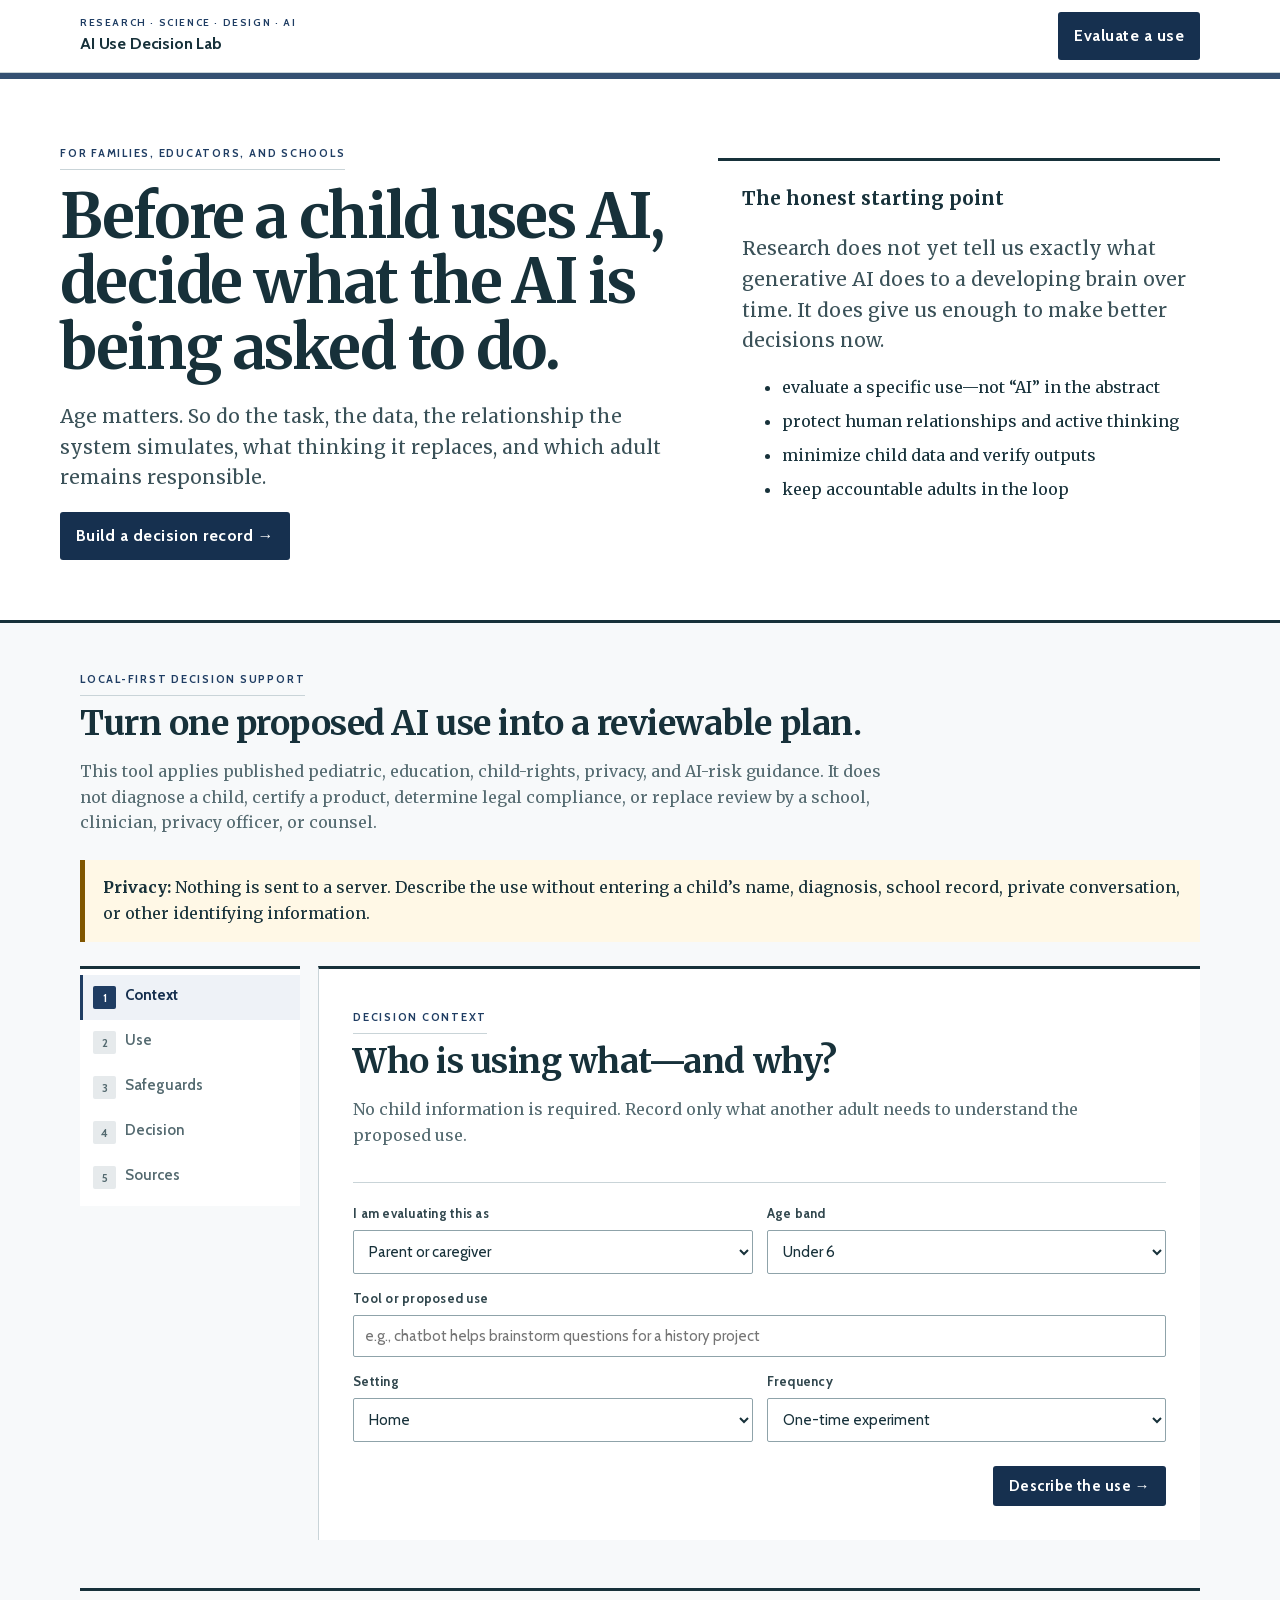
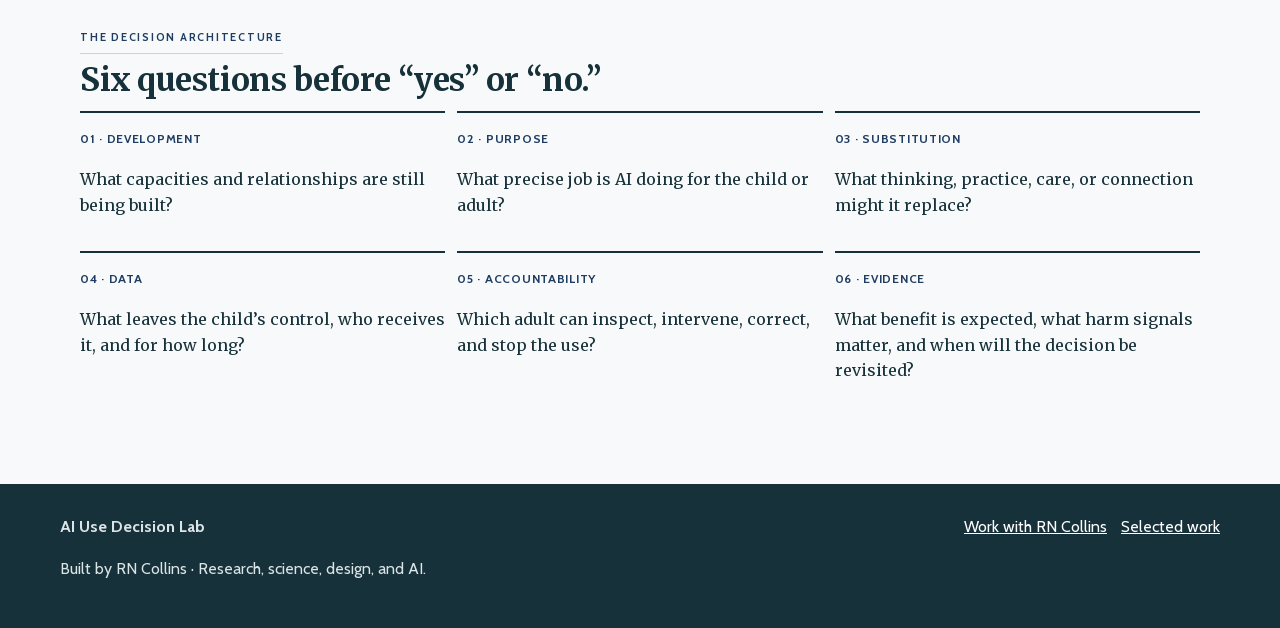
==== commit 7dafc92c: "Make the decision lab look like the record it produces The page was set in system-ui with Georgia he" ====
--- a/index.html
+++ b/index.html
@@ -1,6 +1,67 @@
-<!doctype html><html lang="en"><head><meta charset="utf-8"><meta name="viewport" content="width=device-width,initial-scale=1"><title>AI Use Decision Lab | RN Collins</title><meta name="description" content="An age-aware decision tool for families and schools evaluating a specific use of generative AI with children and teens."><link rel="canonical" href="https://kids-developing-brains.vercel.app/"><style>
-:root{--ink:#17313a;--muted:#586c72;--sea:#087f78;--deep:#07565d;--sun:#f6b84a;--coral:#e56f5b;--foam:#f5fbf9;--paper:#fff;--line:#cfe0dc;--shadow:0 18px 54px #1233}*{box-sizing:border-box}html{scroll-behavior:smooth}body{margin:0;background:var(--foam);color:var(--ink);font:15px/1.55 system-ui,-apple-system,sans-serif}button,input,select,textarea{font:inherit}a{color:var(--deep)}.wrap{max-width:1160px;margin:auto}.top{position:sticky;top:0;z-index:10;background:#ffffffed;border-bottom:1px solid var(--line);backdrop-filter:blur(14px)}.top .wrap{display:flex;justify-content:space-between;align-items:center;padding:12px 20px}.brand{font-weight:850}.brand small{display:block;color:var(--sea);font-size:10px;letter-spacing:.15em;text-transform:uppercase}.btn{display:inline-block;border:0;border-radius:9px;background:var(--deep);color:#fff;text-decoration:none;font-weight:800;padding:11px 15px;cursor:pointer}.btn.alt{background:#fff;color:var(--deep);border:1px solid var(--deep)}.btn.ghost{background:transparent;color:var(--ink);border:1px solid var(--line)}.hero{position:relative;overflow:hidden;padding:76px 20px;background:linear-gradient(145deg,#fff 20%,#e7f5f1)}.hero:after{content:"";position:absolute;width:560px;height:560px;border-radius:50%;right:-180px;top:-330px;background:var(--sun);opacity:.32}.heroGrid{display:grid;grid-template-columns:1.1fr .9fr;gap:45px;align-items:center}.eyebrow{color:var(--sea);font-size:11px;font-weight:900;letter-spacing:.15em;text-transform:uppercase}h1{font:700 clamp(44px,6.7vw,76px)/.97 Georgia,serif;letter-spacing:-.045em;margin:14px 0 20px;max-width:820px}h2{font:700 clamp(29px,4vw,44px)/1.05 Georgia,serif;margin:8px 0 13px}h3{margin:0 0 8px}.hero p{font-size:20px;color:#405c63;max-width:760px}.truth{padding:24px;border:1px solid var(--line);background:#ffffffd9;border-radius:18px;box-shadow:var(--shadow);position:relative;z-index:1}.truth strong{font-size:19px}.truth li{margin:8px 0}.shell{max-width:1160px;margin:42px auto 80px;padding:0 20px}.notice{border-left:4px solid var(--sun);background:#fff8e6;padding:15px 17px;margin:24px 0}.lab{display:grid;grid-template-columns:220px 1fr;gap:18px}.rail{position:sticky;top:74px;align-self:start;background:#fff;border:1px solid var(--line);border-radius:15px;padding:10px}.step{display:flex;width:100%;gap:9px;padding:11px;border:0;border-radius:8px;background:none;text-align:left;color:var(--muted);cursor:pointer}.step.active{background:#e5f5f1;color:var(--deep);font-weight:850}.step b{width:23px;height:23px;border-radius:50%;background:#edf1f0;display:grid;place-items:center;font-size:11px}.step.active b{background:var(--sea);color:#fff}.panel{display:none;background:#fff;border:1px solid var(--line);border-radius:17px;padding:clamp(20px,4vw,36px);box-shadow:var(--shadow)}.panel.active{display:block}.head{border-bottom:1px solid var(--line);padding-bottom:17px;margin-bottom:20px}.head p{color:var(--muted);max-width:780px}.fields,.cards{display:grid;grid-template-columns:1fr 1fr;gap:14px}.field{display:grid;gap:6px}.full{grid-column:1/-1}label,.label{font-size:13px;font-weight:800}input,select,textarea{width:100%;padding:11px;border:1px solid #abc3be;border-radius:9px;background:#fff;color:var(--ink)}textarea{min-height:96px;resize:vertical}input:focus,select:focus,textarea:focus,button:focus-visible,a:focus-visible{outline:3px solid #0a8e8433;outline-offset:2px}.choice{border:1px solid var(--line);border-radius:12px;padding:14px}.choice label{display:flex;gap:9px;align-items:flex-start}.choice input{width:auto;margin-top:4px}.panelNav{display:flex;justify-content:space-between;gap:10px;margin-top:24px}.result{border-radius:15px;padding:22px;background:linear-gradient(135deg,#e6f5f1,#fff8e7);border:1px solid var(--line)}.badge{display:inline-block;border-radius:99px;padding:5px 10px;font-size:11px;font-weight:900;text-transform:uppercase;letter-spacing:.08em}.avoid{background:#fae0dc;color:#913b31}.guided{background:#fff0c9;color:#805600}.proceed{background:#dcefe8;color:#136651}.grid{display:grid;grid-template-columns:1fr 1fr;gap:14px;margin-top:16px}.card{border:1px solid var(--line);border-radius:13px;padding:17px;background:#fff}.card p,.card li{color:#455f66}.list{padding-left:20px}.source{padding:16px 0;border-bottom:1px solid var(--line)}.source:last-child{border-bottom:0}.source small{color:var(--muted)}.export{margin-top:18px;background:var(--deep);color:#fff;border-radius:14px;padding:20px}.export p{color:#d9eeea}.method{margin-top:48px;border-top:1px solid var(--line);padding-top:34px}.methodGrid{display:grid;grid-template-columns:repeat(3,1fr);gap:12px}.mini{border:1px solid var(--line);background:#fff;border-radius:12px;padding:15px}.mini b{color:var(--sea)}footer{background:#102f35;color:#dce9e7;padding:30px 20px}footer a{color:#fff;margin-left:14px}@media(max-width:800px){.heroGrid,.lab,.grid{grid-template-columns:1fr}.rail{position:relative;top:0;display:flex;overflow:auto}.step{min-width:135px}.fields,.cards,.methodGrid{grid-template-columns:1fr}.full{grid-column:auto}}@media print{.top,.hero,.rail,.panelNav,.export button,.method,footer{display:none!important}.lab{display:block}.panel{display:none!important;box-shadow:none;border:0}.panel.active{display:block!important}}
-</style></head><body><nav class="top"><div class="wrap"><div class="brand"><small>Research · Science · Design · AI</small>AI Use Decision Lab</div><a class="btn" href="#lab">Evaluate a use</a></div></nav><header class="hero"><div class="wrap heroGrid"><div><div class="eyebrow">For families, educators, and schools</div><h1>Before a child uses AI, decide what the AI is being asked to do.</h1><p>Age matters. So do the task, the data, the relationship the system simulates, what thinking it replaces, and which adult remains responsible.</p><a class="btn" href="#lab">Build a decision record →</a></div><aside class="truth"><strong>The honest starting point</strong><p>Research does not yet tell us exactly what generative AI does to a developing brain over time. It does give us enough to make better decisions now.</p><ul><li>evaluate a specific use—not “AI” in the abstract</li><li>protect human relationships and active thinking</li><li>minimize child data and verify outputs</li><li>keep accountable adults in the loop</li></ul></aside></div></header><main id="lab" class="shell"><div class="eyebrow">Local-first decision support</div><h2>Turn one proposed AI use into a reviewable plan.</h2><p style="max-width:820px;color:var(--muted)">This tool applies published pediatric, education, child-rights, privacy, and AI-risk guidance. It does not diagnose a child, certify a product, determine legal compliance, or replace review by a school, clinician, privacy officer, or counsel.</p><div class="notice"><strong>Privacy:</strong> Nothing is sent to a server. Describe the use without entering a child’s name, diagnosis, school record, private conversation, or other identifying information.</div><div class="lab"><aside class="rail" aria-label="Decision steps"><button class="step active" data-step="0"><b>1</b>Context</button><button class="step" data-step="1"><b>2</b>Use</button><button class="step" data-step="2"><b>3</b>Safeguards</button><button class="step" data-step="3"><b>4</b>Decision</button><button class="step" data-step="4"><b>5</b>Sources</button></aside><div>
+<!doctype html><html lang="en"><head><meta charset="utf-8"><meta name="viewport" content="width=device-width,initial-scale=1"><title>AI Use Decision Lab | RN Collins</title><meta name="description" content="An age-aware decision tool for families and schools evaluating a specific use of generative AI with children and teens."><link rel="canonical" href="https://kids-developing-brains.vercel.app/"><link rel="preload" href="/fonts/merriweather-normal-400_700-latin.woff2" as="font" type="font/woff2" crossorigin>
+<link rel="preload" href="/fonts/cabin-normal-400_700-latin.woff2" as="font" type="font/woff2" crossorigin>
+<style>
+@font-face{font-family:'Merriweather';font-style:italic;font-weight:400 600;font-display:swap;src:url('/fonts/merriweather-italic-400_600-latin-ext.woff2') format('woff2');unicode-range:U+0100-02BA, U+02BD-02C5, U+02C7-02CC, U+02CE-02D7, U+02DD-02FF, U+0304, U+0308, U+0329, U+1D00-1DBF, U+1E00-1E9F, U+1EF2-1EFF, U+2020, U+20A0-20AB, U+20AD-20C0, U+2113, U+2C60-2C7F, U+A720-A7FF;}
+@font-face{font-family:'Merriweather';font-style:italic;font-weight:400 600;font-display:swap;src:url('/fonts/merriweather-italic-400_600-latin.woff2') format('woff2');unicode-range:U+0000-00FF, U+0131, U+0152-0153, U+02BB-02BC, U+02C6, U+02DA, U+02DC, U+0304, U+0308, U+0329, U+2000-206F, U+20AC, U+2122, U+2191, U+2193, U+2212, U+2215, U+FEFF, U+FFFD;}
+@font-face{font-family:'Merriweather';font-style:normal;font-weight:400 700;font-display:swap;src:url('/fonts/merriweather-normal-400_700-latin-ext.woff2') format('woff2');unicode-range:U+0100-02BA, U+02BD-02C5, U+02C7-02CC, U+02CE-02D7, U+02DD-02FF, U+0304, U+0308, U+0329, U+1D00-1DBF, U+1E00-1E9F, U+1EF2-1EFF, U+2020, U+20A0-20AB, U+20AD-20C0, U+2113, U+2C60-2C7F, U+A720-A7FF;}
+@font-face{font-family:'Merriweather';font-style:normal;font-weight:400 700;font-display:swap;src:url('/fonts/merriweather-normal-400_700-latin.woff2') format('woff2');unicode-range:U+0000-00FF, U+0131, U+0152-0153, U+02BB-02BC, U+02C6, U+02DA, U+02DC, U+0304, U+0308, U+0329, U+2000-206F, U+20AC, U+2122, U+2191, U+2193, U+2212, U+2215, U+FEFF, U+FFFD;}
+@font-face{font-family:'Cabin';font-style:italic;font-weight:400 600;font-display:swap;src:url('/fonts/cabin-italic-400_600-latin-ext.woff2') format('woff2');unicode-range:U+0100-02BA, U+02BD-02C5, U+02C7-02CC, U+02CE-02D7, U+02DD-02FF, U+0304, U+0308, U+0329, U+1D00-1DBF, U+1E00-1E9F, U+1EF2-1EFF, U+2020, U+20A0-20AB, U+20AD-20C0, U+2113, U+2C60-2C7F, U+A720-A7FF;}
+@font-face{font-family:'Cabin';font-style:italic;font-weight:400 600;font-display:swap;src:url('/fonts/cabin-italic-400_600-latin.woff2') format('woff2');unicode-range:U+0000-00FF, U+0131, U+0152-0153, U+02BB-02BC, U+02C6, U+02DA, U+02DC, U+0304, U+0308, U+0329, U+2000-206F, U+20AC, U+2122, U+2191, U+2193, U+2212, U+2215, U+FEFF, U+FFFD;}
+@font-face{font-family:'Cabin';font-style:normal;font-weight:400 700;font-display:swap;src:url('/fonts/cabin-normal-400_700-latin-ext.woff2') format('woff2');unicode-range:U+0100-02BA, U+02BD-02C5, U+02C7-02CC, U+02CE-02D7, U+02DD-02FF, U+0304, U+0308, U+0329, U+1D00-1DBF, U+1E00-1E9F, U+1EF2-1EFF, U+2020, U+20A0-20AB, U+20AD-20C0, U+2113, U+2C60-2C7F, U+A720-A7FF;}
+@font-face{font-family:'Cabin';font-style:normal;font-weight:400 700;font-display:swap;src:url('/fonts/cabin-normal-400_700-latin.woff2') format('woff2');unicode-range:U+0000-00FF, U+0131, U+0152-0153, U+02BB-02BC, U+02C6, U+02DA, U+02DC, U+0304, U+0308, U+0329, U+2000-206F, U+20AC, U+2122, U+2191, U+2193, U+2212, U+2215, U+FEFF, U+FFFD;}
+/* ------------------------------------------------------------------
+   AI Use Decision Lab.
+
+   The object is a decision record. The page's whole output is a
+   document an adult hands to another adult -- a co-parent, a teacher,
+   a school review -- so it is built as a record: ruled fields, a
+   printed disposition band, and a margin rule down the left of the
+   form. Not a consumer app with soft cards.
+
+   Merriweather carries the reading, Cabin the fields and controls.
+   Both self-hosted from /fonts (licences there); font-src falls back
+   to default-src 'self' here, so a Google Fonts link would be blocked
+   and would fall back to Georgia without saying so.
+
+   The palette is split on purpose. Green, amber and red belong to the
+   disposition -- proceed, adult review required, avoid -- and to
+   nothing else. The decorative accent used to be the same teal-green
+   as the "proceed" stamp and the caution amber was also the hero's
+   blob, so on a page whose entire job is to say proceed / caution /
+   avoid, green could not mean green. Decoration is now a document
+   blue that appears nowhere in the disposition band.
+   ------------------------------------------------------------------ */
+:root{--ink:#17313a;--muted:#546a70;
+/* decoration + interaction, deliberately outside the disposition band */
+--accent:#1f3d63;--accent-d:#16304f;--accent-l:#eef2f7;
+--sea:#1f3d63;--deep:#16304f;
+/* disposition only */
+--go:#136651;--caution:#805600;--stop:#913b31;--sun:#f6b84a;
+--coral:#e56f5b;--foam:#f7f9fa;--paper:#fff;--line:#c9d4d8;--rule:#17313a;
+--shadow:none}*{box-sizing:border-box}html{scroll-behavior:smooth}body{margin:0;background:var(--foam);color:var(--ink);font:16px/1.62 'Merriweather',Charter,Georgia,serif}button,input,select,textarea{font-family:'Cabin','Helvetica Neue',Helvetica,sans-serif;font-size:15px}a{color:var(--deep)}.wrap{max-width:1160px;margin:auto}.top{position:sticky;top:0;z-index:10;background:#ffffffed;border-bottom:1px solid var(--line);backdrop-filter:blur(14px)}.top .wrap{display:flex;justify-content:space-between;align-items:center;padding:12px 20px}.brand{font-family:'Cabin','Helvetica Neue',Helvetica,sans-serif;font-weight:700;letter-spacing:-.01em}.brand small{display:block;color:var(--accent);font-size:10px;letter-spacing:.16em;text-transform:uppercase;font-weight:700}.btn{display:inline-block;font-family:'Cabin','Helvetica Neue',Helvetica,sans-serif;border:0;border-radius:3px;background:var(--deep);color:#fff;text-decoration:none;font-weight:700;letter-spacing:.03em;padding:11px 16px;cursor:pointer}.btn.alt{background:#fff;color:var(--deep);border:1px solid var(--deep);border-radius:3px}.btn.ghost{background:transparent;color:var(--ink);border:1px solid #8fa3aa;border-radius:3px}.hero{position:relative;overflow:hidden;padding:66px 20px 60px;background:var(--paper);border-bottom:3px solid var(--rule)}.hero:after{content:"";position:absolute;inset:0 0 auto 0;height:6px;background:var(--accent);opacity:.9}.heroGrid{display:grid;grid-template-columns:1.1fr .9fr;gap:45px;align-items:center}.eyebrow{font-family:'Cabin','Helvetica Neue',Helvetica,sans-serif;color:var(--accent);font-size:11px;font-weight:700;letter-spacing:.16em;text-transform:uppercase;padding-bottom:6px;border-bottom:1px solid var(--line);display:inline-block}h1{font:700 clamp(38px,5.6vw,62px)/1.06 'Merriweather',Charter,Georgia,serif;letter-spacing:-.022em;margin:14px 0 20px;max-width:820px}h2{font:700 clamp(24px,3.2vw,34px)/1.14 'Merriweather',Charter,Georgia,serif;letter-spacing:-.014em;margin:8px 0 13px}h3{margin:0 0 8px;font-family:'Cabin','Helvetica Neue',Helvetica,sans-serif;font-weight:700;font-size:17px}.hero p{font-size:19px;color:#3a5158;max-width:720px}.truth{padding:22px 24px;border:0;border-top:3px solid var(--rule);background:#ffffffee;border-radius:0;box-shadow:none;position:relative;z-index:1}.truth strong{font-size:19px}.truth li{margin:8px 0}.shell{max-width:1160px;margin:42px auto 80px;padding:0 20px}.notice{border-left:5px solid var(--caution);background:#fff8e6;padding:15px 18px;margin:24px 0}.lab{display:grid;grid-template-columns:220px 1fr;gap:18px}.rail{position:sticky;top:74px;align-self:start;background:#fff;border:0;border-top:3px solid var(--rule);border-radius:0;padding:6px 0}.step{display:flex;width:100%;gap:9px;padding:11px 10px;border:0;border-left:3px solid transparent;border-radius:0;background:none;text-align:left;color:var(--muted);cursor:pointer;font-family:'Cabin','Helvetica Neue',Helvetica,sans-serif;font-weight:600}.step.active{background:var(--accent-l);color:var(--deep);font-weight:700;border-left-color:var(--accent)}.step b{width:23px;height:23px;border-radius:2px;background:#e6eaec;display:grid;place-items:center;font-size:11px;font-variant-numeric:tabular-nums}.step.active b{background:var(--accent);color:#fff}.panel{display:none;background:#fff;border:0;border-top:3px solid var(--rule);border-left:1px solid var(--line);border-radius:0;padding:clamp(20px,4vw,34px);box-shadow:none}.panel.active{display:block}.head{border-bottom:1px solid var(--line);padding-bottom:17px;margin-bottom:20px}.head p{color:var(--muted);max-width:780px}.fields,.cards{display:grid;grid-template-columns:1fr 1fr;gap:14px}.field{display:grid;gap:6px}.full{grid-column:1/-1}label,.label{font-family:'Cabin','Helvetica Neue',Helvetica,sans-serif;font-size:13px;font-weight:700;letter-spacing:.02em;color:#31474e}input,select,textarea{width:100%;padding:11px;border:1px solid #8fa3aa;border-radius:2px;background:#fff;color:var(--ink)}textarea{min-height:96px;resize:vertical}input:focus-visible,select:focus-visible,textarea:focus-visible,button:focus-visible,a:focus-visible{outline:3px solid var(--accent);outline-offset:2px}.choice{border:0;border-bottom:1px solid var(--line);border-radius:0;padding:12px 0}.choice label{display:flex;gap:9px;align-items:flex-start}.choice input{width:auto;margin-top:4px}.panelNav{display:flex;justify-content:space-between;gap:10px;margin-top:24px}.result{border-radius:0;padding:22px 24px;background:#fff;border:0;border-top:3px solid var(--rule);border-bottom:3px solid var(--rule)}.badge{display:inline-block;font-family:'Cabin','Helvetica Neue',Helvetica,sans-serif;border-radius:0;border:2px solid currentColor;padding:6px 12px;font-size:11px;font-weight:700;text-transform:uppercase;letter-spacing:.13em}.avoid{background:#fae0dc;color:var(--stop)}.guided{background:#fff0c9;color:var(--caution)}.proceed{background:#dcefe8;color:var(--go)}.grid{display:grid;grid-template-columns:1fr 1fr;gap:14px;margin-top:16px}.card{border:0;border-top:2px solid var(--rule);border-radius:0;padding:14px 0 4px;background:transparent}.card p,.card li{color:#455f66}.list{padding-left:20px}.source{padding:16px 0;border-bottom:1px solid var(--line)}
+.source h3{font-family:'Cabin','Helvetica Neue',Helvetica,sans-serif}.source:last-child{border-bottom:0}.source small{color:var(--muted)}.export{margin-top:18px;background:var(--deep);color:#fff;border-radius:0;padding:22px}.export p{color:#d9eeea}.method{margin-top:48px;border-top:3px solid var(--rule);padding-top:32px}.methodGrid{display:grid;grid-template-columns:repeat(3,1fr);gap:12px}.mini{border:0;border-top:2px solid var(--rule);background:transparent;border-radius:0;padding:12px 0 4px}.mini b{font-family:'Cabin','Helvetica Neue',Helvetica,sans-serif;color:var(--accent);letter-spacing:.06em;font-size:12px;text-transform:uppercase}footer{background:var(--ink);color:#dbe4e7;padding:30px 20px;font-family:'Cabin','Helvetica Neue',Helvetica,sans-serif}footer a{color:#fff;margin-left:14px}@media(max-width:800px){.heroGrid,.lab,.grid{grid-template-columns:1fr}.rail{position:relative;top:0;display:flex;overflow:auto}.step{min-width:135px}.fields,.cards,.methodGrid{grid-template-columns:1fr}.full{grid-column:auto}}@media(prefers-reduced-motion:reduce){html{scroll-behavior:auto!important}*{transition:none!important;animation:none!important}}
+@media(forced-colors:active){
+.panel,.card,.mini,.truth,.rail,.result{border-top:3px solid CanvasText}
+.badge,.btn{border:2px solid ButtonText;forced-color-adjust:none;background:Canvas;color:CanvasText}
+.notice{border-left:5px solid CanvasText}
+:focus-visible{outline:3px solid Highlight}
+}
+@media print{.top,.hero,.rail,.panelNav,.export button,.method,footer{display:none!important}.lab{display:block}.panel{display:none!important;box-shadow:none;border:0}.panel.active{display:block!important}}
+</style><link rel="icon" href="/favicon.svg" type="image/svg+xml">
+<link rel="apple-touch-icon" href="/apple-touch-icon.png">
+<meta property="og:type" content="website">
+<meta property="og:url" content="https://kids-developing-brains.vercel.app/">
+<meta property="og:title" content="AI Use Decision Lab | RN Collins">
+<meta property="og:description" content="An age-aware decision tool for families and schools evaluating a specific use of generative AI with children and teens.">
+<meta property="og:image" content="https://kids-developing-brains.vercel.app/og-image.png">
+<meta property="og:image:width" content="1200">
+<meta property="og:image:height" content="630">
+<meta property="og:image:alt" content="AI Use Decision Lab — an age-aware tool for families and schools to turn one proposed use of generative AI into a reviewable decision record.">
+<meta name="twitter:card" content="summary_large_image">
+<meta name="twitter:title" content="AI Use Decision Lab | RN Collins">
+<meta name="twitter:description" content="An age-aware decision tool for families and schools evaluating a specific use of generative AI with children and teens.">
+<meta name="twitter:image" content="https://kids-developing-brains.vercel.app/og-image.png">
+</head><body><nav class="top"><div class="wrap"><div class="brand"><small>Research · Science · Design · AI</small>AI Use Decision Lab</div><a class="btn" href="#lab">Evaluate a use</a></div></nav><header class="hero"><div class="wrap heroGrid"><div><div class="eyebrow">For families, educators, and schools</div><h1>Before a child uses AI, decide what the AI is being asked to do.</h1><p>Age matters. So do the task, the data, the relationship the system simulates, what thinking it replaces, and which adult remains responsible.</p><a class="btn" href="#lab">Build a decision record →</a></div><aside class="truth"><strong>The honest starting point</strong><p>Research does not yet tell us exactly what generative AI does to a developing brain over time. It does give us enough to make better decisions now.</p><ul><li>evaluate a specific use—not “AI” in the abstract</li><li>protect human relationships and active thinking</li><li>minimize child data and verify outputs</li><li>keep accountable adults in the loop</li></ul></aside></div></header><main id="lab" class="shell"><div class="eyebrow">Local-first decision support</div><h2>Turn one proposed AI use into a reviewable plan.</h2><p style="max-width:820px;color:var(--muted)">This tool applies published pediatric, education, child-rights, privacy, and AI-risk guidance. It does not diagnose a child, certify a product, determine legal compliance, or replace review by a school, clinician, privacy officer, or counsel.</p><div class="notice"><strong>Privacy:</strong> Nothing is sent to a server. Describe the use without entering a child’s name, diagnosis, school record, private conversation, or other identifying information.</div><div class="lab"><aside class="rail" aria-label="Decision steps"><button class="step active" data-step="0"><b>1</b>Context</button><button class="step" data-step="1"><b>2</b>Use</button><button class="step" data-step="2"><b>3</b>Safeguards</button><button class="step" data-step="3"><b>4</b>Decision</button><button class="step" data-step="4"><b>5</b>Sources</button></aside><div>
 <section class="panel active" data-panel="0"><div class="head"><div class="eyebrow">Decision context</div><h2>Who is using what—and why?</h2><p>No child information is required. Record only what another adult needs to understand the proposed use.</p></div><div class="fields"><div class="field"><label for="audience">I am evaluating this as</label><select id="audience"><option>Parent or caregiver</option><option>Teacher or educator</option><option>School or district leader</option><option>Clinician or child-serving professional</option><option>Product or program designer</option></select></div><div class="field"><label for="age">Age band</label><select id="age"><option value="u6">Under 6</option><option value="6-8">6–8</option><option value="9-12">9–12</option><option value="13-15">13–15</option><option value="16-17">16–17</option></select></div><div class="field full"><label for="tool">Tool or proposed use</label><input id="tool" placeholder="e.g., chatbot helps brainstorm questions for a history project"></div><div class="field"><label for="setting">Setting</label><select id="setting"><option>Home</option><option>Classroom</option><option>Schoolwide program</option><option>Clinical or support setting</option><option>Independent use</option></select></div><div class="field"><label for="frequency">Frequency</label><select id="frequency"><option>One-time experiment</option><option>Occasional</option><option>Weekly</option><option>Daily</option><option>Open-ended / always available</option></select></div></div><div class="panelNav"><span></span><button class="btn next">Describe the use →</button></div></section>
 <section class="panel" data-panel="1"><div class="head"><div class="eyebrow">Use analysis</div><h2>What role will the system play?</h2><p>The same model can create very different developmental and governance risks depending on its role.</p></div><div class="fields"><div class="field"><label for="role">Primary role</label><select id="role"><option value="tool">Creative or productivity tool</option><option value="tutor">Tutor or homework support</option><option value="search">Answer engine or research assistant</option><option value="companion">Friend, companion, or emotional support</option><option value="decision">Makes or recommends consequential decisions</option><option value="monitor">Monitors behavior, emotion, or performance</option></select></div><div class="field"><label for="thinking">What happens to the child’s thinking?</label><select id="thinking"><option value="extend">AI extends work the child already attempted</option><option value="coach">AI asks questions or gives feedback</option><option value="mixed">AI and child divide the task</option><option value="replace">AI supplies the answer or finished work</option><option value="unknown">Not yet defined</option></select></div><div class="field"><label for="adult">Adult involvement</label><select id="adult"><option value="live">Adult is present during use</option><option value="review">Adult reviews the interaction or output</option><option value="available">Adult is available if needed</option><option value="none">No meaningful adult oversight</option></select></div><div class="field"><label for="stakes">If the output is wrong</label><select id="stakes"><option value="low">Little consequence; easy to correct</option><option value="medium">Could affect learning or relationships</option><option value="high">Could affect health, safety, discipline, access, or rights</option></select></div></div><div class="panelNav"><button class="btn ghost prev">← Context</button><button class="btn next">Check safeguards →</button></div></section>
 <section class="panel" data-panel="2"><div class="head"><div class="eyebrow">Safeguard check</div><h2>What must be true before use?</h2><p>Answer for the actual configuration—not the vendor’s general promise.</p></div><div class="cards"><div class="choice"><label><input type="checkbox" id="approved"> The school/organization has approved this tool for this age and purpose.</label></div><div class="choice"><label><input type="checkbox" id="minimal"> No identifying, sensitive, health, behavioral, or education-record data will be entered.</label></div><div class="choice"><label><input type="checkbox" id="retention"> An adult has checked data retention, model-training, advertising, sharing, and deletion terms.</label></div><div class="choice"><label><input type="checkbox" id="verify"> A person with enough knowledge will verify material outputs.</label></div><div class="choice"><label><input type="checkbox" id="exit"> The child can stop, correct, challenge, or report the system without penalty.</label></div><div class="choice"><label><input type="checkbox" id="human"> The use preserves human instruction, play, care, and relationships rather than replacing them.</label></div><div class="choice"><label><input type="checkbox" id="disclose"> AI involvement will be visible to teachers, caregivers, or affected people where relevant.</label></div><div class="choice"><label><input type="checkbox" id="measure"> The adult has defined what benefit and harm signals will be reviewed—and when use will stop.</label></div></div><div class="panelNav"><button class="btn ghost prev">← Use</button><button class="btn next">Generate decision →</button></div></section>
